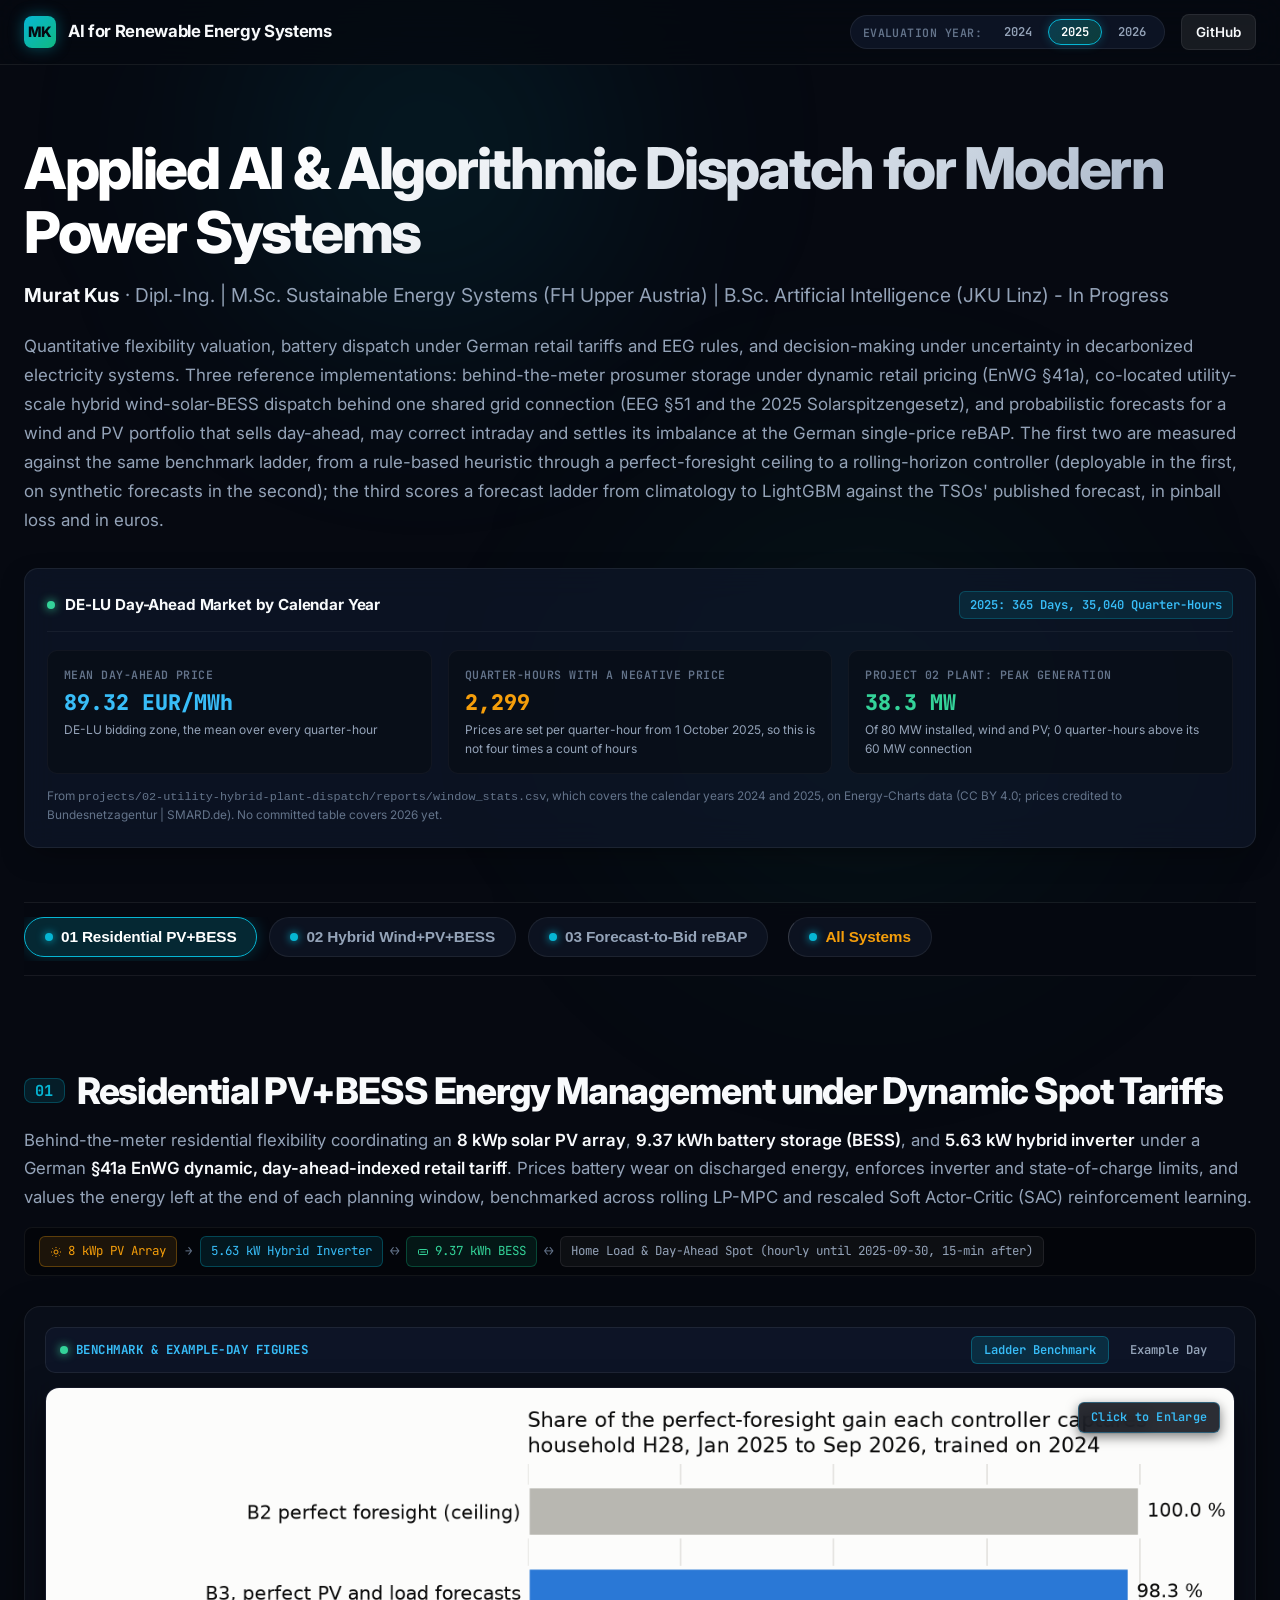
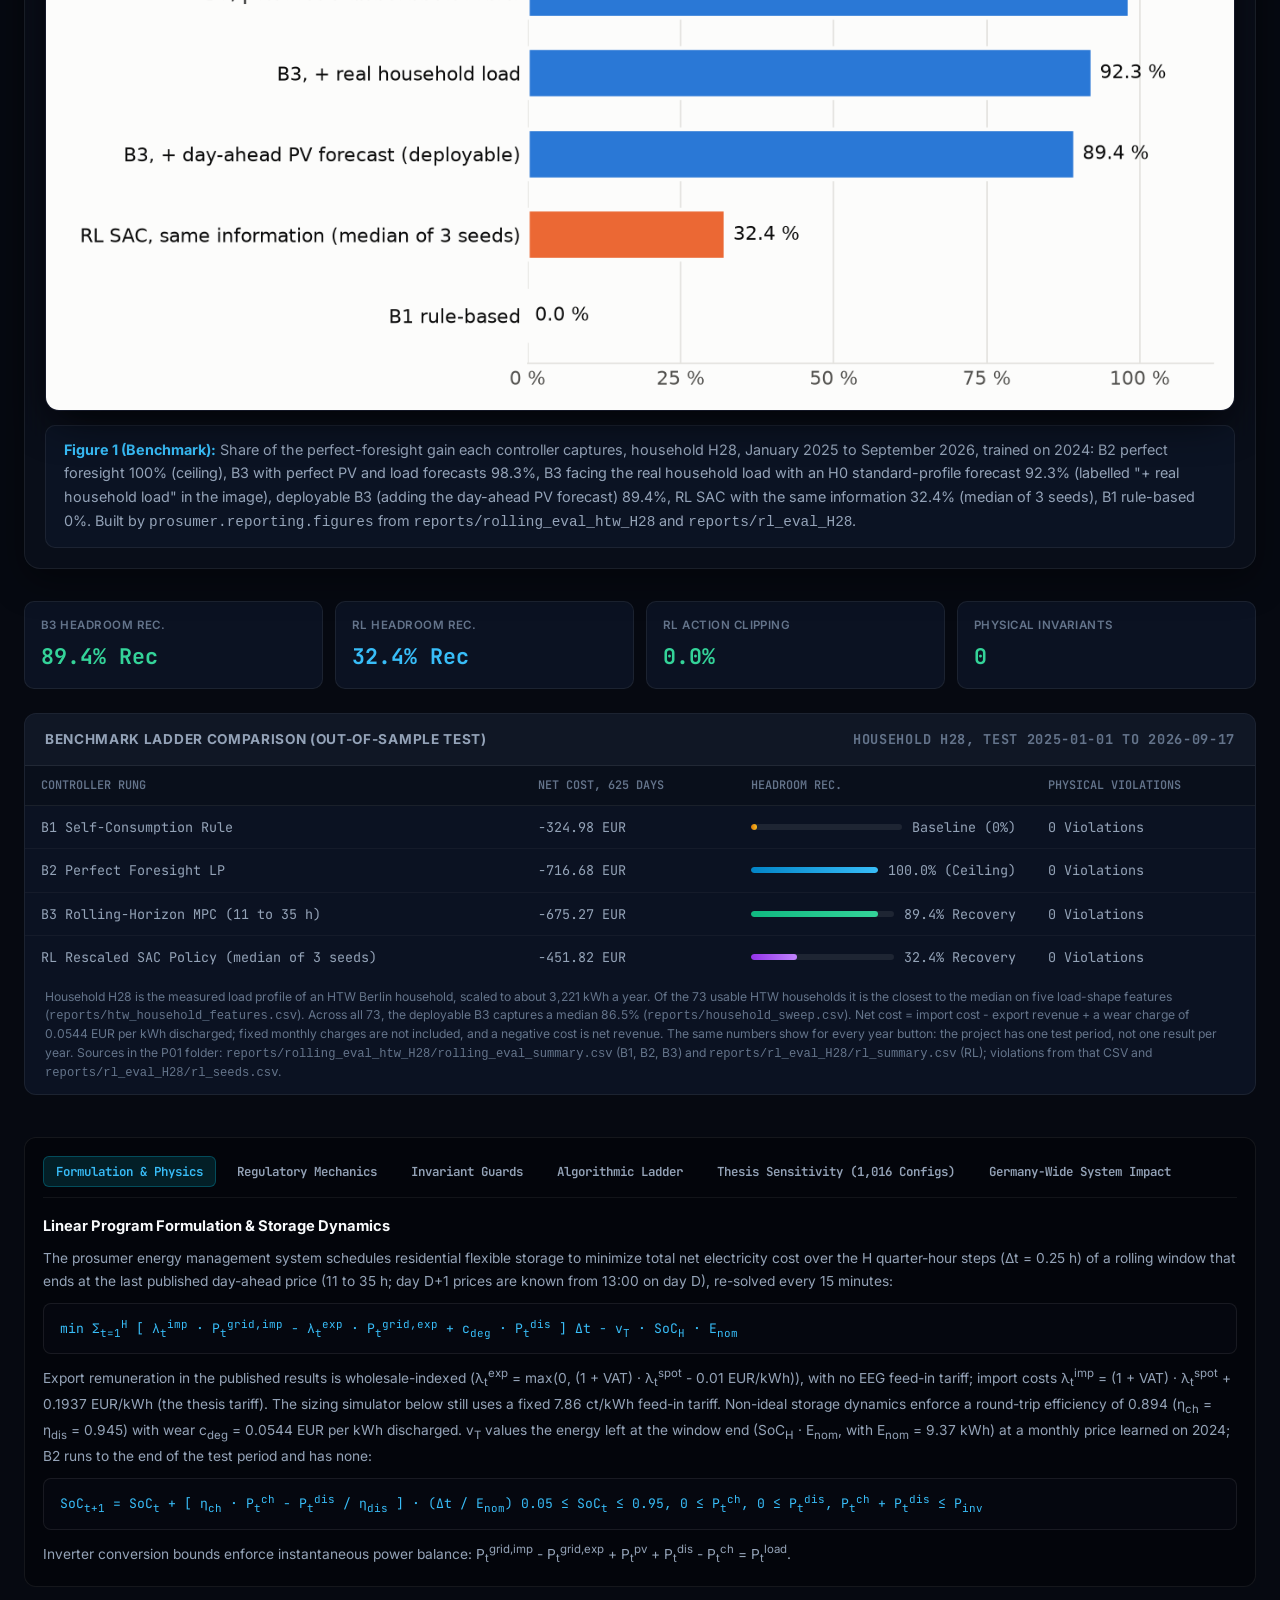
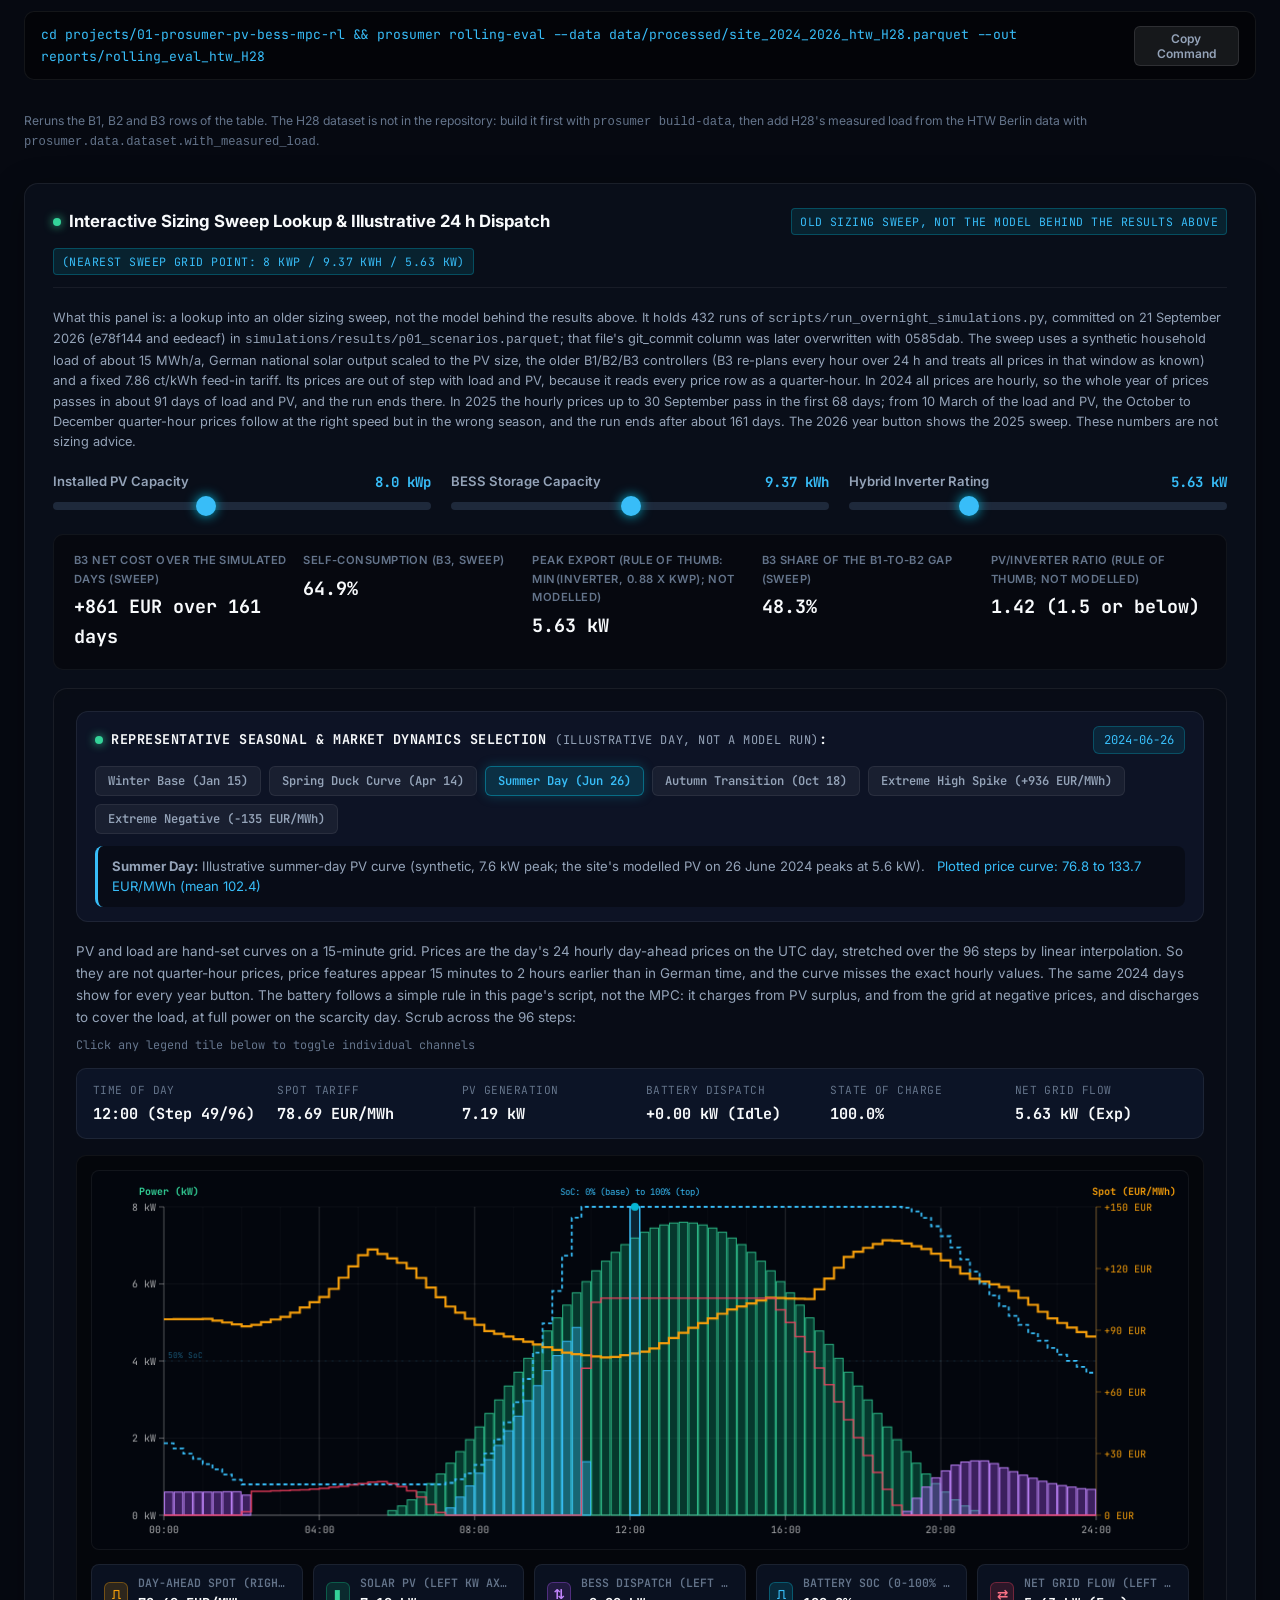
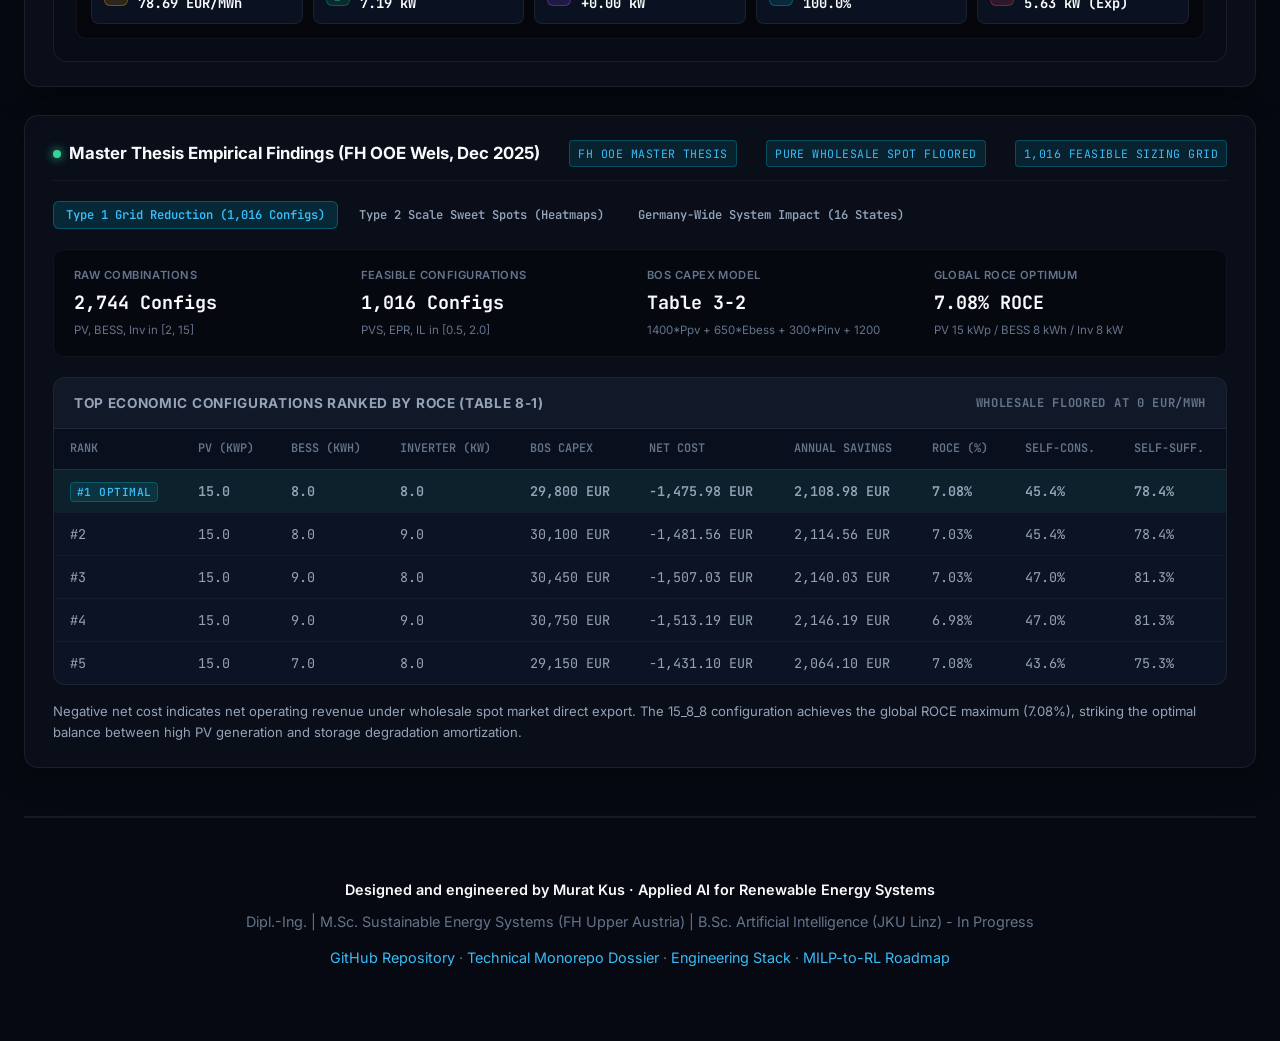
==== showcase.html @ fc14588f "fix(showcase): say zero half-spread for P03, not zero cost The liquidity sweep zeroes only the half-" ====
<!DOCTYPE html>
<html lang="en">
<head>
  <meta charset="UTF-8">
  <meta name="viewport" content="width=device-width, initial-scale=1.0">
  <title>AI for Renewable Energy Systems | Applied Research Showcase</title>
  <meta name="description" content="Applied AI, mathematical optimization, and reinforcement learning for power systems, energy storage, dynamic retail tariffs, and electricity markets.">
  <link rel="preconnect" href="https://fonts.googleapis.com">
  <link rel="preconnect" href="https://fonts.gstatic.com" crossorigin>
  <link href="https://fonts.googleapis.com/css2?family=Inter:wght@300;400;500;600;700;800&family=JetBrains+Mono:wght@400;500;600;700&display=swap" rel="stylesheet">
  <style>
    :root {
      --bg-base: #060911;
      --bg-surface: #0c1220;
      --bg-card: rgba(15, 23, 42, 0.7);
      --bg-card-elevated: rgba(22, 33, 56, 0.85);
      --border-subtle: rgba(255, 255, 255, 0.07);
      --border-glow: rgba(56, 189, 248, 0.35);
      --cyan: #06b6d4;
      --cyan-bright: #38bdf8;
      --emerald: #10b981;
      --emerald-bright: #34d399;
      --amber: #f59e0b;
      --purple: #a855f7;
      --rose: #f43f5e;
      --text-main: #f8fafc;
      --text-sub: #94a3b8;
      --text-muted: #64748b;
      --font-sans: 'Inter', system-ui, -apple-system, sans-serif;
      --font-mono: 'JetBrains Mono', monospace;
    }

    * { box-sizing: border-box; margin: 0; padding: 0; }
    html { scroll-behavior: smooth; scroll-padding-top: 80px; }
    body {
      background-color: var(--bg-base);
      color: var(--text-main);
      font-family: var(--font-sans);
      line-height: 1.65;
      -webkit-font-smoothing: antialiased;
      overflow-x: hidden;
    }

    /* Ambient dynamic lighting */
    .ambient-glow-1 {
      position: fixed;
      top: -150px;
      left: 10%;
      width: 600px;
      height: 600px;
      background: radial-gradient(circle, rgba(6, 182, 212, 0.12) 0%, transparent 70%);
      filter: blur(90px);
      pointer-events: none;
      z-index: 0;
    }
    .ambient-glow-2 {
      position: fixed;
      top: 40%;
      right: 5%;
      width: 700px;
      height: 700px;
      background: radial-gradient(circle, rgba(16, 185, 129, 0.08) 0%, transparent 70%);
      filter: blur(100px);
      pointer-events: none;
      z-index: 0;
    }

    /* Sticky Navbar */
    .navbar {
      position: sticky;
      top: 0;
      z-index: 100;
      background: rgba(6, 9, 17, 0.82);
      backdrop-filter: blur(18px);
      -webkit-backdrop-filter: blur(18px);
      border-bottom: 1px solid var(--border-subtle);
      padding: 14px 0;
    }
    .nav-container {
      max-width: 1320px;
      margin: 0 auto;
      padding: 0 24px;
      display: flex;
      align-items: center;
      justify-content: space-between;
    }
    .nav-brand {
      display: flex;
      align-items: center;
      gap: 12px;
      text-decoration: none;
      color: var(--text-main);
      font-weight: 700;
      font-size: 1.05rem;
      letter-spacing: -0.02em;
    }
    .nav-logo-badge {
      width: 32px;
      height: 32px;
      border-radius: 8px;
      background: linear-gradient(135deg, var(--cyan), var(--emerald));
      display: flex;
      align-items: center;
      justify-content: center;
      font-weight: 800;
      font-size: 0.9rem;
      color: #060911;
      box-shadow: 0 0 15px rgba(6, 182, 212, 0.4);
    }
    .nav-links {
      display: flex;
      align-items: center;
      gap: 8px;
      list-style: none;
    }
    .nav-link {
      color: var(--text-sub);
      text-decoration: none;
      font-size: 0.84rem;
      font-weight: 500;
      padding: 6px 12px;
      border-radius: 6px;
      transition: all 0.2s;
    }
    .nav-link:hover {
      color: var(--text-main);
      background: rgba(255, 255, 255, 0.05);
    }
    .nav-btn-github {
      background: rgba(255, 255, 255, 0.08);
      border: 1px solid var(--border-subtle);
      color: var(--text-main);
      padding: 6px 14px;
      border-radius: 8px;
      font-size: 0.84rem;
      font-weight: 600;
      text-decoration: none;
      display: flex;
      align-items: center;
      gap: 6px;
      transition: all 0.2s;
    }
    .nav-btn-github:hover {
      background: rgba(255, 255, 255, 0.15);
      border-color: rgba(255, 255, 255, 0.2);
    }

    .container {
      max-width: 1320px;
      margin: 0 auto;
      padding: 0 24px;
      position: relative;
      z-index: 1;
    }

    /* Hero Section */
    .hero {
      padding: 72px 0 54px;
      border-bottom: 1px solid var(--border-subtle);
    }
    .hero-badge-row {
      display: flex;
      align-items: center;
      gap: 12px;
      margin-bottom: 20px;
      flex-wrap: wrap;
    }
    .hero-badge {
      display: inline-flex;
      align-items: center;
      gap: 8px;
      padding: 6px 14px;
      border-radius: 999px;
      background: rgba(6, 182, 212, 0.1);
      border: 1px solid rgba(6, 182, 212, 0.3);
      color: var(--cyan-bright);
      font-size: 0.8rem;
      font-weight: 600;
      letter-spacing: 0.04em;
      text-transform: uppercase;
      font-family: var(--font-mono);
    }
    .hero-badge::before {
      content: '';
      width: 8px;
      height: 8px;
      border-radius: 50%;
      background: var(--cyan-bright);
      box-shadow: 0 0 10px var(--cyan-bright);
    }
    .hero-title {
      font-size: clamp(2.4rem, 5vw, 3.6rem);
      font-weight: 800;
      letter-spacing: -0.04em;
      line-height: 1.1;
      margin-bottom: 16px;
      background: linear-gradient(135deg, #ffffff 20%, #cbd5e1 70%, #94a3b8 100%);
      -webkit-background-clip: text;
      -webkit-text-fill-color: transparent;
    }
    .hero-author {
      font-size: 1.2rem;
      color: var(--text-sub);
      margin-bottom: 20px;
    }
    .hero-author strong {
      color: var(--text-main);
      font-weight: 700;
    }
    .hero-lead {
      font-size: 1.06rem;
      color: var(--text-sub);
      max-width: 100%;
      line-height: 1.72;
      margin-bottom: 32px;
    }
    .hero-lead strong {
      color: var(--text-main);
      font-weight: 600;
    }

    /* Global Evaluation Year Selector */
    .global-year-selector {
      display: flex;
      align-items: center;
      gap: 4px;
      background: rgba(15, 23, 42, 0.8);
      border: 1px solid var(--border-subtle);
      border-radius: 999px;
      padding: 3px 6px;
    }
    .year-label {
      font-size: 0.72rem;
      color: var(--text-muted);
      font-family: var(--font-mono);
      text-transform: uppercase;
      letter-spacing: 0.04em;
      margin: 0 6px;
      font-weight: 600;
    }
    .year-btn {
      background: transparent;
      border: none;
      color: var(--text-sub);
      font-size: 0.76rem;
      font-weight: 600;
      font-family: var(--font-mono);
      padding: 4px 12px;
      border-radius: 999px;
      cursor: pointer;
      transition: all 0.2s;
    }
    .year-btn:hover {
      color: var(--text-main);
      background: rgba(255, 255, 255, 0.06);
    }
    .year-btn.active {
      background: linear-gradient(135deg, rgba(6, 182, 212, 0.25), rgba(16, 185, 129, 0.25));
      border: 1px solid var(--cyan);
      color: #fff;
      box-shadow: 0 0 10px rgba(6, 182, 212, 0.3);
    }

    /* Market & Grid Regulatory Console */
    .market-console {
      background: var(--bg-card);
      border: 1px solid var(--border-subtle);
      border-radius: 14px;
      padding: 22px;
      margin-top: 32px;
      backdrop-filter: blur(16px);
      box-shadow: 0 10px 30px -10px rgba(0, 0, 0, 0.5);
    }
    .market-console-header {
      display: flex;
      justify-content: space-between;
      align-items: center;
      margin-bottom: 18px;
      border-bottom: 1px solid rgba(255, 255, 255, 0.05);
      padding-bottom: 12px;
      flex-wrap: wrap;
      gap: 10px;
    }
    .market-console-title {
      display: flex;
      align-items: center;
      gap: 10px;
      font-size: 0.95rem;
      font-weight: 700;
      color: var(--text-main);
      letter-spacing: -0.01em;
    }
    .pulse-dot {
      width: 8px;
      height: 8px;
      border-radius: 50%;
      background: var(--emerald-bright);
      box-shadow: 0 0 10px var(--emerald-bright);
      animation: pulseGlow 2s infinite;
    }
    @keyframes pulseGlow {
      0%, 100% { opacity: 1; transform: scale(1); }
      50% { opacity: 0.4; transform: scale(0.85); }
    }
    .market-console-tag {
      font-family: var(--font-mono);
      font-size: 0.76rem;
      background: rgba(6, 182, 212, 0.12);
      border: 1px solid rgba(6, 182, 212, 0.25);
      color: var(--cyan-bright);
      padding: 3px 10px;
      border-radius: 6px;
      font-weight: 600;
    }
    .market-telemetry-grid {
      display: grid;
      grid-template-columns: repeat(auto-fit, minmax(190px, 1fr));
      gap: 16px;
    }
    .market-cell {
      background: rgba(0, 0, 0, 0.25);
      border: 1px solid rgba(255, 255, 255, 0.04);
      border-radius: 10px;
      padding: 14px 16px;
    }
    .mkt-lbl {
      font-size: 0.72rem;
      font-weight: 600;
      text-transform: uppercase;
      letter-spacing: 0.04em;
      color: var(--text-muted);
      font-family: var(--font-mono);
      margin-bottom: 6px;
    }
    .mkt-val {
      font-size: 1.35rem;
      font-weight: 800;
      font-family: var(--font-mono);
      line-height: 1.2;
      margin-bottom: 4px;
    }
    .mkt-val.cyan { color: var(--cyan-bright); }
    .mkt-val.emerald { color: var(--emerald-bright); }
    .mkt-val.amber { color: var(--amber); }
    .mkt-sub {
      font-size: 0.75rem;
      color: var(--text-sub);
    }

    /* Section Navigator Pill Bar (Prominent Navigators) */
    .section-nav-sticky {
      position: sticky;
      top: 61px;
      z-index: 90;
      background: rgba(6, 9, 17, 0.92);
      backdrop-filter: blur(16px);
      border-bottom: 1px solid var(--border-subtle);
      padding: 14px 0;
      margin-bottom: 44px;
    }
    .pills-scroll {
      display: flex;
      gap: 12px;
      overflow-x: auto;
      padding-bottom: 4px;
      scrollbar-width: none;
    }
    .pills-scroll::-webkit-scrollbar { display: none; }
    .nav-pill {
      display: flex;
      align-items: center;
      gap: 8px;
      padding: 10px 20px;
      border-radius: 999px;
      background: var(--bg-surface);
      border: 1px solid var(--border-subtle);
      color: var(--text-sub);
      text-decoration: none;
      font-size: 0.96rem;
      font-weight: 600;
      letter-spacing: -0.01em;
      white-space: nowrap;
      cursor: pointer;
      transition: all 0.2s ease;
    }
    .nav-pill:hover {
      border-color: rgba(255, 255, 255, 0.25);
      color: var(--text-main);
      background: rgba(255, 255, 255, 0.04);
      transform: translateY(-1px);
    }
    .nav-pill.active {
      background: rgba(6, 182, 212, 0.18);
      border-color: var(--cyan);
      color: #ffffff;
      box-shadow: 0 0 16px rgba(6, 182, 212, 0.25);
    }
    .pill-dot {
      width: 8px;
      height: 8px;
      border-radius: 50%;
      background: var(--cyan);
      box-shadow: 0 0 8px var(--cyan);
    }

    /* Project Detailed Analysis Tabs */
    .proj-tabs-card {
      background: rgba(0, 0, 0, 0.35);
      border: 1px solid var(--border-subtle);
      border-radius: 12px;
      padding: 18px;
      margin-top: 18px;
    }
    .proj-tabs-nav {
      display: flex;
      gap: 8px;
      border-bottom: 1px solid rgba(255, 255, 255, 0.06);
      padding-bottom: 10px;
      margin-bottom: 16px;
      overflow-x: auto;
      scrollbar-width: none;
    }
    .proj-tabs-nav::-webkit-scrollbar { display: none; }
    .proj-tab-btn {
      background: transparent;
      border: 1px solid transparent;
      color: var(--text-sub);
      font-size: 0.78rem;
      font-weight: 600;
      font-family: var(--font-mono);
      padding: 6px 12px;
      border-radius: 6px;
      cursor: pointer;
      white-space: nowrap;
      transition: all 0.2s;
    }
    .proj-tab-btn:hover {
      color: var(--text-main);
      background: rgba(255, 255, 255, 0.04);
    }
    .proj-tab-btn.active {
      background: rgba(6, 182, 212, 0.14);
      border-color: rgba(6, 182, 212, 0.3);
      color: var(--cyan-bright);
    }
    .proj-pane {
      display: none;
      font-size: 0.86rem;
      line-height: 1.68;
      color: var(--text-sub);
    }
    .proj-pane.active {
      display: block;
    }
    .proj-pane h4 {
      color: var(--text-main);
      font-size: 0.92rem;
      margin-bottom: 8px;
      font-weight: 700;
    }
    .proj-pane p {
      margin-bottom: 10px;
    }
    .proj-pane p:last-child {
      margin-bottom: 0;
    }
    .formula-box {
      background: rgba(6, 9, 17, 0.85);
      border: 1px solid rgba(255, 255, 255, 0.08);
      border-radius: 8px;
      padding: 12px 16px;
      margin: 10px 0;
      font-family: var(--font-mono);
      font-size: 0.82rem;
      color: var(--cyan-bright);
      overflow-x: auto;
      line-height: 1.5;
    }

    /* Physical Asset Topology Micro-Schematics */
    .topology-strip {
      display: flex;
      align-items: center;
      gap: 8px;
      background: rgba(0, 0, 0, 0.4);
      border: 1px solid rgba(255, 255, 255, 0.06);
      border-radius: 8px;
      padding: 8px 14px;
      margin-top: 14px;
      margin-bottom: 0;
      font-size: 0.78rem;
      font-family: var(--font-mono);
      color: var(--text-sub);
      overflow-x: auto;
      scrollbar-width: none;
    }
    .topology-strip::-webkit-scrollbar { display: none; }
    .topo-node {
      display: inline-flex;
      align-items: center;
      gap: 6px;
      padding: 4px 10px;
      background: rgba(255, 255, 255, 0.04);
      border: 1px solid rgba(255, 255, 255, 0.08);
      border-radius: 6px;
      white-space: nowrap;
    }
    .topo-node.accent {
      background: rgba(6, 182, 212, 0.1);
      border-color: rgba(6, 182, 212, 0.3);
      color: var(--cyan-bright);
    }
    .topo-node.emerald {
      background: rgba(16, 185, 129, 0.1);
      border-color: rgba(16, 185, 129, 0.3);
      color: var(--emerald-bright);
    }
    .topo-node.amber {
      background: rgba(245, 158, 11, 0.1);
      border-color: rgba(245, 158, 11, 0.3);
      color: var(--amber);
    }
    .topo-node.purple {
      background: rgba(168, 85, 247, 0.1);
      border-color: rgba(168, 85, 247, 0.3);
      color: #c084fc;
    }
    .topo-arrow {
      color: var(--text-muted);
      font-weight: 700;
      user-select: none;
    }

    /* Dedicated Project Sections with Focus Switcher */
    .project-section {
      display: none;
      padding: 48px 0;
      border-bottom: 1px solid var(--border-subtle);
      animation: fadeInProject 0.35s cubic-bezier(0.16, 1, 0.3, 1);
    }
    .project-section.active {
      display: block;
    }
    @keyframes fadeInProject {
      from { opacity: 0; transform: translateY(10px); }
      to { opacity: 1; transform: translateY(0); }
    }
    .project-section:last-of-type { border-bottom: none; }

    /* Visual Gallery & Dynamic Plot Switcher: Full-Width Horizontal Showcase */
    .visual-gallery {
      display: flex;
      flex-direction: column;
      gap: 14px;
      width: 100%;
      background: rgba(11, 16, 29, 0.75);
      border: 1px solid var(--border-subtle);
      border-radius: 16px;
      padding: 20px;
      backdrop-filter: blur(14px);
      box-shadow: 0 12px 36px rgba(0, 0, 0, 0.4);
    }
    .gallery-nav {
      display: flex;
      align-items: center;
      justify-content: space-between;
      gap: 12px;
      flex-wrap: wrap;
      background: rgba(15, 23, 42, 0.85);
      padding: 8px 14px;
      border-radius: 10px;
      border: 1px solid var(--border-subtle);
    }
    .gallery-btn-group {
      display: flex;
      align-items: center;
      gap: 8px;
      flex-wrap: wrap;
    }
    .gallery-tag {
      display: inline-flex;
      align-items: center;
      gap: 8px;
      font-family: var(--font-mono);
      font-size: 0.78rem;
      font-weight: 700;
      color: var(--cyan-bright);
      text-transform: uppercase;
      letter-spacing: 0.04em;
    }
    .gallery-btn {
      background: transparent;
      border: 1px solid transparent;
      color: var(--text-sub);
      font-family: var(--font-mono);
      font-size: 0.76rem;
      font-weight: 600;
      padding: 5px 12px;
      border-radius: 6px;
      cursor: pointer;
      transition: all 0.2s ease;
    }
    .gallery-btn:hover {
      color: var(--text-main);
      background: rgba(255, 255, 255, 0.06);
    }
    .gallery-btn.active {
      background: rgba(6, 182, 212, 0.16);
      border-color: rgba(6, 182, 212, 0.35);
      color: var(--cyan-bright);
    }
    .nav-pill-all {
      border-left: 1px solid rgba(255, 255, 255, 0.18) !important;
      margin-left: 8px !important;
      color: var(--amber) !important;
    }
    .nav-pill-all.active {
      background: rgba(245, 158, 11, 0.2) !important;
      border-color: var(--amber) !important;
    }

    .sec-header {
      margin-bottom: 30px;
    }
    .sec-num-badge {
      display: inline-flex;
      align-items: center;
      justify-content: center;
      font-family: var(--font-mono);
      font-size: 0.95rem;
      font-weight: 700;
      color: var(--cyan);
      background: rgba(6, 182, 212, 0.12);
      border: 1px solid rgba(6, 182, 212, 0.28);
      padding: 2px 10px;
      border-radius: 8px;
      margin-right: 12px;
      vertical-align: middle;
      letter-spacing: 0.02em;
    }
    .sec-title {
      font-size: clamp(1.8rem, 3vw, 2.3rem);
      font-weight: 800;
      letter-spacing: -0.03em;
      color: var(--text-main);
      margin-bottom: 12px;
      line-height: 1.25;
      display: flex;
      align-items: center;
      flex-wrap: wrap;
    }
    .sec-summary {
      font-size: 1.05rem;
      color: var(--text-sub);
      max-width: 100%;
      line-height: 1.7;
      margin-bottom: 16px;
    }
    .sec-summary strong {
      color: var(--text-main);
      font-weight: 600;
    }

    /* Full-Width Showcase Architecture: Dedicated Visuals & Engineering Rows */
    .sec-body-grid {
      display: flex;
      flex-direction: column;
      gap: 32px;
      width: 100%;
    }

    /* Row 1: Dedicated Full-Width Visual Showcase */
    .visual-col {
      width: 100%;
      order: 1;
      display: flex;
      flex-direction: column;
      gap: 14px;
    }

    /* Row 2: Dedicated Full-Width Quantitative Benchmarks & Engineering Analysis */
    .data-col {
      width: 100%;
      order: 2;
      display: flex;
      flex-direction: column;
      gap: 24px;
    }

    .metrics-strip {
      display: grid;
      grid-template-columns: repeat(auto-fit, minmax(130px, 1fr));
      gap: 12px;
    }
    .mini-metric {
      background: var(--bg-card);
      border: 1px solid var(--border-subtle);
      border-radius: 10px;
      padding: 14px 16px;
    }
    .mini-lbl {
      font-size: 0.72rem;
      color: var(--text-muted);
      text-transform: uppercase;
      font-weight: 600;
      letter-spacing: 0.04em;
    }
    .mini-val {
      font-size: 1.35rem;
      font-weight: 700;
      font-family: var(--font-mono);
      margin-top: 4px;
    }
    .mini-val.cyan { color: var(--cyan-bright); }
    .mini-val.emerald { color: var(--emerald-bright); }
    .mini-val.amber { color: var(--amber); }

    /* Ladder Table Container */
    .table-card {
      background: var(--bg-card);
      border: 1px solid var(--border-subtle);
      border-radius: 12px;
      overflow: hidden;
    }
    .table-title {
      padding: 14px 20px;
      background: rgba(255, 255, 255, 0.02);
      border-bottom: 1px solid var(--border-subtle);
      font-size: 0.85rem;
      font-weight: 700;
      text-transform: uppercase;
      letter-spacing: 0.05em;
      color: var(--text-sub);
      display: flex;
      align-items: center;
      justify-content: space-between;
    }
    .ladder-tbl {
      width: 100%;
      border-collapse: collapse;
      font-size: 0.84rem;
      font-family: var(--font-mono);
    }
    .ladder-tbl th {
      text-align: left;
      color: var(--text-muted);
      padding: 10px 16px;
      font-size: 0.74rem;
      font-weight: 600;
      text-transform: uppercase;
      border-bottom: 1px solid var(--border-subtle);
      background: rgba(0, 0, 0, 0.2);
    }
    .ladder-tbl td {
      padding: 10px 16px;
      border-bottom: 1px solid rgba(255, 255, 255, 0.04);
      color: var(--text-sub);
    }
    .ladder-tbl tr:last-child td { border-bottom: none; }
    .ladder-tbl tr:hover td {
      background: rgba(255, 255, 255, 0.03);
      color: var(--text-main);
    }
    .ladder-tbl td.highlight {
      color: var(--emerald-bright);
      font-weight: 700;
    }
    .ladder-tbl td.ceiling {
      color: var(--cyan-bright);
      font-weight: 700;
    }

    /* Inline Ladder Benchmark Progress Bars */
    .ladder-bar-wrap {
      display: flex;
      align-items: center;
      gap: 10px;
    }
    .ladder-bar-track {
      flex: 1;
      height: 6px;
      background: rgba(255, 255, 255, 0.08);
      border-radius: 999px;
      overflow: hidden;
      min-width: 50px;
    }
    .ladder-bar-fill {
      height: 100%;
      border-radius: 999px;
      transition: width 0.4s ease;
    }
    .ladder-bar-fill.emerald { background: linear-gradient(90deg, #10b981, #34d399); }
    .ladder-bar-fill.cyan { background: linear-gradient(90deg, #0284c7, #38bdf8); }
    .ladder-bar-fill.purple { background: linear-gradient(90deg, #9333ea, #c084fc); }
    .ladder-bar-fill.amber { background: linear-gradient(90deg, #d97706, #fbbf24); }
    .ladder-bar-fill.rose { background: linear-gradient(90deg, #e11d48, #fb7185); }

    /* Invariant Box */
    .invariant-card {
      background: rgba(6, 182, 212, 0.04);
      border: 1px solid rgba(6, 182, 212, 0.2);
      border-left: 4px solid var(--cyan);
      border-radius: 0 12px 12px 0;
      padding: 18px 20px;
    }
    .invariant-tag {
      font-size: 0.72rem;
      font-weight: 700;
      color: var(--cyan-bright);
      text-transform: uppercase;
      letter-spacing: 0.05em;
      font-family: var(--font-mono);
      margin-bottom: 6px;
    }
    .invariant-text {
      font-size: 0.88rem;
      color: var(--text-sub);
    }
    .invariant-text strong {
      color: var(--text-main);
    }
    .invariant-text p + p {
      margin-top: 8px;
    }

    /* CLI Runner Box */
    .cli-box {
      background: rgba(0, 0, 0, 0.5);
      border: 1px solid var(--border-subtle);
      border-radius: 10px;
      padding: 12px 16px;
      display: flex;
      align-items: center;
      justify-content: space-between;
      font-family: var(--font-mono);
      font-size: 0.82rem;
      color: var(--cyan-bright);
    }
    .btn-copy {
      background: rgba(255, 255, 255, 0.08);
      border: 1px solid rgba(255, 255, 255, 0.1);
      color: var(--text-sub);
      cursor: pointer;
      font-size: 0.75rem;
      font-family: var(--font-sans);
      font-weight: 600;
      padding: 4px 10px;
      border-radius: 6px;
      transition: all 0.2s;
    }
    .btn-copy:hover {
      background: rgba(255, 255, 255, 0.18);
      color: #fff;
    }

    /* Plot Container and 300 DPI Rendering Engine */
    .plot-container {
      background: #020617;
      border: 1px solid var(--border-subtle);
      border-radius: 14px;
      overflow: hidden;
      position: relative;
      cursor: zoom-in;
      transition: all 0.25s ease;
      box-shadow: 0 14px 44px -10px rgba(0, 0, 0, 0.9);
      width: 100%;
      display: flex;
      align-items: center;
      justify-content: center;
      min-height: 420px;
    }
    .plot-container:hover {
      border-color: var(--border-glow);
      box-shadow: 0 16px 48px -10px rgba(6, 182, 212, 0.25);
      transform: translateY(-2px);
    }
    .plot-img {
      width: 100%;
      height: auto;
      max-height: 720px;
      object-fit: contain;
      display: block;
      background: #020617;
      margin: 0 auto;
    }
    .plot-overlay-badge {
      position: absolute;
      top: 14px;
      right: 14px;
      background: rgba(6, 9, 17, 0.85);
      backdrop-filter: blur(8px);
      border: 1px solid rgba(56, 189, 248, 0.35);
      padding: 5px 12px;
      border-radius: 6px;
      font-size: 0.74rem;
      font-family: var(--font-mono);
      color: var(--cyan-bright);
      font-weight: 600;
      letter-spacing: 0.02em;
      pointer-events: none;
      box-shadow: 0 4px 12px rgba(0, 0, 0, 0.5);
    }
    .plot-caption {
      font-size: 0.90rem;
      color: var(--text-sub);
      padding: 12px 18px;
      background: rgba(15, 23, 42, 0.65);
      border: 1px solid var(--border-subtle);
      border-radius: 10px;
      line-height: 1.65;
    }
    .plot-caption strong { color: var(--cyan-bright); }

    /* Project In-Card Interactive Simulator */
    .project-sim-card {
      background: rgba(11, 16, 29, 0.75);
      border: 1px solid var(--border-subtle);
      border-radius: 14px;
      padding: 24px 28px;
      margin-top: 32px;
      backdrop-filter: blur(12px);
      box-shadow: 0 8px 32px rgba(0, 0, 0, 0.35);
    }
    .sim-header-row {
      display: flex;
      justify-content: space-between;
      align-items: center;
      margin-bottom: 20px;
      padding-bottom: 12px;
      border-bottom: 1px solid rgba(255, 255, 255, 0.06);
      flex-wrap: wrap;
      gap: 12px;
    }
    .sim-card-title {
      font-size: 1.05rem;
      font-weight: 700;
      color: var(--text-main);
      display: flex;
      align-items: center;
      gap: 8px;
    }
    .sim-card-badge {
      font-size: 0.72rem;
      font-family: var(--font-mono);
      background: rgba(6, 182, 212, 0.12);
      border: 1px solid rgba(6, 182, 212, 0.3);
      color: var(--cyan-bright);
      padding: 3px 8px;
      border-radius: 4px;
      text-transform: uppercase;
      letter-spacing: 0.04em;
    }
    .sim-controls-grid {
      display: grid;
      grid-template-columns: repeat(auto-fit, minmax(220px, 1fr));
      gap: 20px;
      margin-bottom: 24px;
    }
    .sim-control-item {
      display: flex;
      flex-direction: column;
      gap: 8px;
    }
    .sim-control-label-row {
      display: flex;
      justify-content: space-between;
      font-size: 0.82rem;
      color: var(--text-sub);
      font-weight: 600;
    }
    .sim-val-pill {
      font-family: var(--font-mono);
      color: var(--cyan-bright);
      font-weight: 700;
      font-size: 0.88rem;
    }
    input[type=range] {
      width: 100%;
      height: 8px;
      background: #1e293b;
      border-radius: 4px;
      outline: none;
      -webkit-appearance: none;
    }
    input[type=range]::-webkit-slider-thumb {
      -webkit-appearance: none;
      width: 20px;
      height: 20px;
      border-radius: 50%;
      background: var(--cyan-bright);
      cursor: pointer;
      box-shadow: 0 0 12px var(--cyan);
    }
    .sim-results-grid {
      display: grid;
      grid-template-columns: repeat(auto-fit, minmax(150px, 1fr));
      gap: 14px;
      background: rgba(0, 0, 0, 0.35);
      border: 1px solid rgba(255, 255, 255, 0.05);
      border-radius: 10px;
      padding: 16px 20px;
    }
    .sim-res-box {
      display: flex;
      flex-direction: column;
    }
    .sim-res-lbl {
      font-size: 0.7rem;
      color: var(--text-muted);
      text-transform: uppercase;
      letter-spacing: 0.04em;
      font-weight: 600;
      margin-bottom: 4px;
    }
    .sim-res-val {
      font-size: 1.15rem;
      font-weight: 700;
      font-family: var(--font-mono);
    }

    /* Modal Image Lightbox */
    .modal {
      display: none;
      position: fixed;
      z-index: 9999;
      top: 0;
      left: 0;
      width: 100vw;
      height: 100vh;
      background: rgba(0, 0, 0, 0.92);
      backdrop-filter: blur(12px);
      align-items: center;
      justify-content: center;
      padding: 30px;
    }
    .modal.active { display: flex; }
    .modal-img {
      max-width: 92vw;
      max-height: 90vh;
      border-radius: 10px;
      border: 1px solid var(--border-subtle);
      box-shadow: 0 25px 60px rgba(0,0,0,0.9);
    }
    .modal-close {
      position: absolute;
      top: 24px;
      right: 32px;
      background: rgba(255,255,255,0.1);
      border: 1px solid rgba(255,255,255,0.2);
      color: #fff;
      font-size: 1.8rem;
      width: 44px;
      height: 44px;
      border-radius: 50%;
      cursor: pointer;
      display: flex;
      align-items: center;
      justify-content: center;
      transition: all 0.2s;
    }
    .modal-close:hover { background: rgba(255,255,255,0.25); }

    /* Footer */
    footer {
      border-top: 1px solid var(--border-subtle);
      padding: 60px 0 80px;
      text-align: center;
      color: var(--text-muted);
      font-size: 0.9rem;
    }
    footer a { color: var(--cyan-bright); text-decoration: none; }
    footer a:hover { text-decoration: underline; }

    /* 24-Hour Discrete Dispatch Engine & Scrubber Canvas */
    .dispatch-canvas-box {
      background: rgba(8, 12, 22, 0.75);
      border: 1px solid var(--border-subtle);
      border-radius: 14px;
      padding: 22px;
      margin-top: 18px;
      backdrop-filter: blur(12px);
    }
    .dispatch-canvas-hud {
      display: grid;
      grid-template-columns: repeat(auto-fit, minmax(130px, 1fr));
      gap: 12px;
      background: rgba(15, 23, 42, 0.85);
      border: 1px solid var(--border-subtle);
      border-radius: 10px;
      padding: 12px 16px;
      margin-bottom: 16px;
      font-family: var(--font-mono);
      font-size: 0.78rem;
    }
    .hud-stat-lbl {
      color: var(--text-muted);
      font-size: 0.7rem;
      text-transform: uppercase;
      margin-bottom: 2px;
      letter-spacing: 0.04em;
    }
    .hud-stat-val {
      font-weight: 700;
      font-size: 0.95rem;
    }
    #dispatchCanvas {
      width: 100%;
      height: 380px;
      display: block;
      cursor: crosshair;
      border-radius: 8px;
      background: #03060d;
      border: 1px solid rgba(255, 255, 255, 0.06);
    }

    /* Representative System Dynamics Day Selector */
    .day-preset-bar {
      margin-bottom: 18px;
      background: rgba(15, 23, 42, 0.8);
      border: 1px solid var(--border-subtle);
      border-radius: 12px;
      padding: 14px 18px;
    }
    .day-preset-header {
      display: flex;
      justify-content: space-between;
      align-items: center;
      margin-bottom: 12px;
      flex-wrap: wrap;
      gap: 8px;
    }
    .day-preset-title {
      display: flex;
      align-items: center;
      gap: 8px;
      font-size: 0.84rem;
      font-family: var(--font-mono);
      font-weight: 700;
      text-transform: uppercase;
      color: var(--text-main);
      letter-spacing: 0.04em;
    }
    .day-preset-tag {
      font-family: var(--font-mono);
      font-size: 0.76rem;
      color: var(--cyan-bright);
      background: rgba(6, 182, 212, 0.12);
      border: 1px solid rgba(6, 182, 212, 0.28);
      padding: 3px 10px;
      border-radius: 6px;
    }
    .day-preset-buttons {
      display: flex;
      gap: 8px;
      flex-wrap: wrap;
    }
    .day-btn {
      background: rgba(255, 255, 255, 0.05);
      border: 1px solid var(--border-subtle);
      color: var(--text-sub);
      font-family: var(--font-mono);
      font-size: 0.76rem;
      font-weight: 600;
      padding: 6px 12px;
      border-radius: 6px;
      cursor: pointer;
      transition: all 0.2s ease;
      display: inline-flex;
      align-items: center;
      gap: 6px;
    }
    .day-btn:hover {
      color: var(--text-main);
      background: rgba(255, 255, 255, 0.1);
      border-color: rgba(255, 255, 255, 0.2);
    }
    .day-btn.active {
      background: rgba(6, 182, 212, 0.18);
      border-color: rgba(6, 182, 212, 0.45);
      color: var(--cyan-bright);
      box-shadow: 0 0 12px rgba(6, 182, 212, 0.25);
    }
    .day-btn.danger.active {
      background: rgba(244, 63, 94, 0.18);
      border-color: rgba(244, 63, 94, 0.45);
      color: #fb7185;
      box-shadow: 0 0 12px rgba(244, 63, 94, 0.25);
    }
    .day-btn.alert.active {
      background: rgba(245, 158, 11, 0.18);
      border-color: rgba(245, 158, 11, 0.45);
      color: var(--amber);
      box-shadow: 0 0 12px rgba(245, 158, 11, 0.25);
    }
    .day-regime-desc {
      margin-top: 12px;
      font-size: 0.82rem;
      color: var(--text-sub);
      line-height: 1.55;
      padding: 10px 14px;
      background: rgba(0, 0, 0, 0.35);
      border-radius: 8px;
      border-left: 3px solid var(--cyan-bright);
    }

    /* Discrete Interactive Legend Cards Strip */
    .discrete-legend-strip {
      display: grid;
      grid-template-columns: repeat(auto-fit, minmax(180px, 1fr));
      gap: 10px;
      margin-top: 14px;
    }
    .discrete-legend-card {
      display: flex;
      align-items: center;
      gap: 10px;
      background: rgba(15, 23, 42, 0.7);
      border: 1px solid var(--border-subtle);
      border-radius: 8px;
      padding: 8px 12px;
      cursor: pointer;
      user-select: none;
      transition: all 0.2s ease;
    }
    .discrete-legend-card:hover {
      background: rgba(255, 255, 255, 0.06);
      border-color: rgba(255, 255, 255, 0.15);
    }
    .discrete-legend-card.disabled {
      opacity: 0.4;
      border-style: dashed;
    }
    .legend-swatch {
      width: 24px;
      height: 24px;
      border-radius: 6px;
      display: flex;
      align-items: center;
      justify-content: center;
      font-size: 0.85rem;
      font-weight: 800;
      flex-shrink: 0;
    }
    .legend-swatch.amber { background: rgba(245, 158, 11, 0.15); color: var(--amber); border: 1px solid rgba(245, 158, 11, 0.35); }
    .legend-swatch.emerald { background: rgba(16, 185, 129, 0.15); color: var(--emerald-bright); border: 1px solid rgba(16, 185, 129, 0.35); }
    .legend-swatch.purple { background: rgba(168, 85, 247, 0.15); color: #c084fc; border: 1px solid rgba(168, 85, 247, 0.35); }
    .legend-swatch.cyan { background: rgba(6, 182, 212, 0.15); color: var(--cyan-bright); border: 1px solid rgba(6, 182, 212, 0.35); }
    .legend-swatch.rose { background: rgba(244, 63, 94, 0.15); color: #fb7185; border: 1px solid rgba(244, 63, 94, 0.35); }
    .legend-info {
      display: flex;
      flex-direction: column;
      min-width: 0;
    }
    .legend-title {
      font-size: 0.72rem;
      color: var(--text-muted);
      text-transform: uppercase;
      font-family: var(--font-mono);
      font-weight: 600;
      white-space: nowrap;
      overflow: hidden;
      text-overflow: ellipsis;
    }
    .legend-val {
      font-size: 0.86rem;
      font-family: var(--font-mono);
      font-weight: 700;
      white-space: nowrap;
    }

    /* Print and Executive Briefing Mode */
    @media print {
      body {
        background: #ffffff !important;
        color: #111827 !important;
      }
      .ambient-glow-1, .ambient-glow-2, .navbar, .section-nav-sticky, .btn-copy,
      .plot-overlay-badge, .sim-nav-tabs, .sim-slider-row, .modal, .cli-box {
        display: none !important;
      }
      .container {
        max-width: 100% !important;
        padding: 0 10mm !important;
      }
      .project-section {
        page-break-inside: avoid;
        padding: 24px 0 !important;
        border-bottom: 2px solid #e5e7eb !important;
        opacity: 1 !important;
      }
      .sec-body-grid {
        display: block !important;
      }
      .table-card, .metrics-strip, .invariant-card, .topology-strip {
        background: #f9fafb !important;
        border: 1px solid #d1d5db !important;
        color: #111827 !important;
        box-shadow: none !important;
      }
      .ladder-tbl {
        width: 100% !important;
      }
      .ladder-tbl th, .ladder-tbl td {
        color: #111827 !important;
        border-bottom: 1px solid #e5e7eb !important;
      }
      .mini-val, .mini-lbl, .invariant-text strong {
        color: #111827 !important;
      }
      .plot-img {
        max-width: 550px !important;
        margin: 16px auto !important;
      }
    }
  </style>
</head>
<body>
  <div class="ambient-glow-1"></div>
  <div class="ambient-glow-2"></div>

  <!-- Sticky Navbar -->
  <nav class="navbar">
    <div class="nav-container">
      <a href="#" class="nav-brand">
        <div class="nav-logo-badge">MK</div>
        <span>AI for Renewable Energy Systems</span>
      </a>
      <div style="display: flex; align-items: center; gap: 16px;">
        <div class="global-year-selector">
          <span class="year-label">Evaluation Year:</span>
          <button class="year-btn" id="ybtn-2024" onclick="setGlobalYear(2024)">2024</button>
          <button class="year-btn active" id="ybtn-2025" onclick="setGlobalYear(2025)">2025</button>
          <button class="year-btn" id="ybtn-2026" onclick="setGlobalYear(2026)">2026</button>
        </div>
        <a class="nav-btn-github" href="https://github.com/muratkus01/Portfolio" target="_blank">
          GitHub
        </a>
      </div>
    </div>
  </nav>

  <div class="container">

    <!-- Hero Section -->
    <header class="hero">
      <h1 class="hero-title">Applied AI & Algorithmic Dispatch for Modern Power Systems</h1>
      <div class="hero-author">
        <strong>Murat Kus</strong> · Dipl.-Ing. | M.Sc. Sustainable Energy Systems (FH Upper Austria) | B.Sc. Artificial Intelligence (JKU Linz) - In Progress
      </div>
      <p class="hero-lead">
        Quantitative flexibility valuation, battery dispatch under German retail tariffs and EEG rules, and decision-making under uncertainty in decarbonized electricity systems. Three reference implementations: behind-the-meter prosumer storage under dynamic retail pricing (EnWG §41a), co-located utility-scale hybrid wind-solar-BESS dispatch behind one shared grid connection (EEG §51 and the 2025 Solarspitzengesetz), and probabilistic forecasts for a wind and PV portfolio that sells day-ahead, may correct intraday and settles its imbalance at the German single-price reBAP. The first two are measured against the same benchmark ladder, from a rule-based heuristic through a perfect-foresight ceiling to a rolling-horizon controller (deployable in the first, on synthetic forecasts in the second); the third scores a forecast ladder from climatology to LightGBM against the TSOs' published forecast, in pinball loss and in euros.
      </p>

      <!-- DE-LU day-ahead market by calendar year, copied from Project 02's window_stats.csv -->
      <div class="market-console">
        <div class="market-console-header">
          <div class="market-console-title">
            <span class="pulse-dot"></span>
            <span>DE-LU Day-Ahead Market by Calendar Year</span>
          </div>
          <div class="market-console-tag" id="market-year-tag">2025: 365 Days, 35,040 Quarter-Hours</div>
        </div>
        <div class="market-telemetry-grid" id="market-grid">
          <div class="market-cell">
            <div class="mkt-lbl">Mean Day-Ahead Price</div>
            <div class="mkt-val cyan" id="mkt-spot-mean">89.32 EUR/MWh</div>
            <div class="mkt-sub">DE-LU bidding zone, the mean over every quarter-hour</div>
          </div>
          <div class="market-cell">
            <div class="mkt-lbl">Quarter-Hours with a Negative Price</div>
            <div class="mkt-val amber" id="mkt-neg-qh">2,299</div>
            <div class="mkt-sub" id="mkt-neg-sub">Prices are set per quarter-hour from 1 October 2025, so this is not four times a count of hours</div>
          </div>
          <div class="market-cell">
            <div class="mkt-lbl">Project 02 Plant: Peak Generation</div>
            <div class="mkt-val emerald" id="mkt-peak-gen">38.3 MW</div>
            <div class="mkt-sub">Of 80 MW installed, wind and PV; 0 quarter-hours above its 60 MW connection</div>
          </div>
        </div>
        <p style="font-size: 0.74rem; color: var(--text-muted); line-height: 1.5; margin: 14px 0 0;">
          From <code>projects/02-utility-hybrid-plant-dispatch/reports/window_stats.csv</code>, which covers the calendar years 2024 and 2025, on Energy-Charts data (CC BY 4.0; prices credited to Bundesnetzagentur | SMARD.de). No committed table covers 2026 yet.
        </p>
      </div>
    </header>

    <!-- Sticky Section Navigator (Single Canonical Navigation) -->
    <div class="section-nav-sticky">
      <div class="pills-scroll">
        <button class="nav-pill active" data-target="p01" onclick="selectProject('p01')"><span class="pill-dot"></span>01 Residential PV+BESS</button>
        <button class="nav-pill" data-target="p02" onclick="selectProject('p02')"><span class="pill-dot"></span>02 Hybrid Wind+PV+BESS</button>
        <button class="nav-pill" data-target="p03" onclick="selectProject('p03')"><span class="pill-dot"></span>03 Forecast-to-Bid reBAP</button>
        <button class="nav-pill nav-pill-all" data-target="all" onclick="selectProject('all')"><span class="pill-dot"></span>All Systems</button>
      </div>
    </div>

    <!-- ========================================================================================= -->
    <!-- PROJECT 01 -->
    <!-- ========================================================================================= -->
    <section id="p01" class="project-section active">
      <div class="sec-header">
        <h2 class="sec-title"><span class="sec-num-badge">01</span> Residential PV+BESS Energy Management under Dynamic Spot Tariffs</h2>
        <p class="sec-summary">
          Behind-the-meter residential flexibility coordinating an <strong>8 kWp solar PV array</strong>, <strong>9.37 kWh battery storage (BESS)</strong>, and <strong>5.63 kW hybrid inverter</strong> under a German <strong>§41a EnWG dynamic, day-ahead-indexed retail tariff</strong>. Prices battery wear on discharged energy, enforces inverter and state-of-charge limits, and values the energy left at the end of each planning window, benchmarked across rolling LP-MPC and rescaled Soft Actor-Critic (SAC) reinforcement learning.
        </p>
        <div class="topology-strip">
          <span class="topo-node amber">
            <svg width="12" height="12" viewBox="0 0 24 24" fill="none" stroke="currentColor" stroke-width="2"><circle cx="12" cy="12" r="4"/><path d="M12 2v2M12 20v2M4.93 4.93l1.41 1.41M17.66 17.66l1.41 1.41M2 12h2M20 12h2M6.34 17.66l-1.41 1.41M19.07 4.93l-1.41 1.41"/></svg>
            8 kWp PV Array
          </span>
          <span class="topo-arrow">&rarr;</span>
          <span class="topo-node accent">5.63 kW Hybrid Inverter</span>
          <span class="topo-arrow">&harr;</span>
          <span class="topo-node emerald">
            <svg width="12" height="12" viewBox="0 0 24 24" fill="none" stroke="currentColor" stroke-width="2"><rect x="3" y="7" width="18" height="10" rx="2"/><line x1="7" y1="12" x2="17" y2="12"/></svg>
            9.37 kWh BESS
          </span>
          <span class="topo-arrow">&harr;</span>
          <span class="topo-node">Home Load & Day-Ahead Spot (hourly until 2025-09-30, 15-min after)</span>
        </div>
      </div>

      <div class="sec-body-grid">
        <div class="data-col">
          <div class="metrics-strip">
            <div class="mini-metric">
              <div class="mini-lbl">B3 Headroom Rec.</div>
              <div class="mini-val emerald" id="p01-metric-b3">89.4% Rec</div>
            </div>
            <div class="mini-metric">
              <div class="mini-lbl">RL Headroom Rec.</div>
              <div class="mini-val cyan" id="p01-metric-rl">32.4% Rec</div>
            </div>
            <div class="mini-metric">
              <div class="mini-lbl">RL Action Clipping</div>
              <div class="mini-val emerald" id="p01-metric-clip">0.0%</div>
            </div>
            <div class="mini-metric">
              <div class="mini-lbl">Physical Invariants</div>
              <div class="mini-val emerald" id="p01-metric-viol">0</div>
            </div>
          </div>

          <div class="table-card">
            <div class="table-title">
              <span>Benchmark Ladder Comparison (Out-of-Sample Test)</span>
              <span id="p01-table-sub" style="font-family: var(--font-mono); color: var(--text-muted);">Household H28, test 2025-01-01 to 2026-09-17</span>
            </div>
            <table class="ladder-tbl">
              <thead>
                <tr><th>Controller Rung</th><th>Net Cost, 625 Days</th><th>Headroom Rec.</th><th>Physical Violations</th></tr>
              </thead>
              <tbody>
                <tr>
                  <td>B1 Self-Consumption Rule</td>
                  <td id="p01-b1-cost">-324.98 EUR</td>
                  <td>
                    <div class="ladder-bar-wrap">
                      <div class="ladder-bar-track"><div class="ladder-bar-fill amber" style="width: 4%;"></div></div>
                      <span>Baseline (0%)</span>
                    </div>
                  </td>
                  <td>0 Violations</td>
                </tr>
                <tr>
                  <td>B2 Perfect Foresight LP</td>
                  <td id="p01-b2-cost">-716.68 EUR</td>
                  <td>
                    <div class="ladder-bar-wrap">
                      <div class="ladder-bar-track"><div class="ladder-bar-fill cyan" style="width: 100%;"></div></div>
                      <span class="ceiling">100.0% (Ceiling)</span>
                    </div>
                  </td>
                  <td>0 Violations</td>
                </tr>
                <tr>
                  <td>B3 Rolling-Horizon MPC (11 to 35 h)</td>
                  <td id="p01-b3-cost">-675.27 EUR</td>
                  <td>
                    <div class="ladder-bar-wrap">
                      <div class="ladder-bar-track"><div class="ladder-bar-fill emerald" id="p01-b3-bar" style="width: 89%;"></div></div>
                      <span class="highlight" id="p01-b3-rec">89.4% Recovery</span>
                    </div>
                  </td>
                  <td>0 Violations</td>
                </tr>
                <tr>
                  <td>RL Rescaled SAC Policy (median of 3 seeds)</td>
                  <td id="p01-rl-cost">-451.82 EUR</td>
                  <td>
                    <div class="ladder-bar-wrap">
                      <div class="ladder-bar-track"><div class="ladder-bar-fill purple" id="p01-rl-bar" style="width: 32%;"></div></div>
                      <span id="p01-rl-rec">32.4% Recovery</span>
                    </div>
                  </td>
                  <td>0 Violations</td>
                </tr>
              </tbody>
            </table>
            <p style="font-size: 0.76rem; color: var(--text-muted); line-height: 1.5; padding: 10px 20px 12px;">
              Household H28 is the measured load profile of an HTW Berlin household, scaled to about 3,221 kWh a year. Of the 73 usable HTW households it is the closest to the median on five load-shape features (<code>reports/htw_household_features.csv</code>). Across all 73, the deployable B3 captures a median 86.5% (<code>reports/household_sweep.csv</code>). Net cost = import cost - export revenue + a wear charge of 0.0544 EUR per kWh discharged; fixed monthly charges are not included, and a negative cost is net revenue. The same numbers show for every year button: the project has one test period, not one result per year. Sources in the P01 folder: <code>reports/rolling_eval_htw_H28/rolling_eval_summary.csv</code> (B1, B2, B3) and <code>reports/rl_eval_H28/rl_summary.csv</code> (RL); violations from that CSV and <code>reports/rl_eval_H28/rl_seeds.csv</code>.
            </p>
          </div>

          <!-- Detailed Engineering Analysis Workbench -->
          <div class="proj-tabs-card">
            <div class="proj-tabs-nav">
              <button class="proj-tab-btn active" onclick="setProjTab('p01', 'form')">Formulation & Physics</button>
              <button class="proj-tab-btn" onclick="setProjTab('p01', 'reg')">Regulatory Mechanics</button>
              <button class="proj-tab-btn" onclick="setProjTab('p01', 'inv')">Invariant Guards</button>
              <button class="proj-tab-btn" onclick="setProjTab('p01', 'arch')">Algorithmic Ladder</button>
              <button class="proj-tab-btn" onclick="setProjTab('p01', 'sens')">Thesis Sensitivity (1,016 Configs)</button>
              <button class="proj-tab-btn" onclick="setProjTab('p01', 'system')">Germany-Wide System Impact</button>
            </div>

            <!-- Tab 1: Formulation & Physics -->
            <div id="p01-pane-form" class="proj-pane active">
              <h4>Linear Program Formulation & Storage Dynamics</h4>
              <p>The prosumer energy management system schedules residential flexible storage to minimize total net electricity cost over the H quarter-hour steps (&Delta;t = 0.25 h) of a rolling window that ends at the last published day-ahead price (11 to 35 h; day D+1 prices are known from 13:00 on day D), re-solved every 15 minutes:</p>
              <div class="formula-box">min &Sigma;<sub>t=1</sub><sup>H</sup> [ &lambda;<sub>t</sub><sup>imp</sup> &middot; P<sub>t</sub><sup>grid,imp</sup> - &lambda;<sub>t</sub><sup>exp</sup> &middot; P<sub>t</sub><sup>grid,exp</sup> + c<sub>deg</sub> &middot; P<sub>t</sub><sup>dis</sup> ] &Delta;t - v<sub>T</sub> &middot; SoC<sub>H</sub> &middot; E<sub>nom</sub></div>
              <p>Export remuneration in the published results is wholesale-indexed (&lambda;<sub>t</sub><sup>exp</sup> = max(0, (1 + VAT) &middot; &lambda;<sub>t</sub><sup>spot</sup> - 0.01 EUR/kWh)), with no EEG feed-in tariff; import costs &lambda;<sub>t</sub><sup>imp</sup> = (1 + VAT) &middot; &lambda;<sub>t</sub><sup>spot</sup> + 0.1937 EUR/kWh (the thesis tariff). The sizing simulator below still uses a fixed 7.86 ct/kWh feed-in tariff. Non-ideal storage dynamics enforce a round-trip efficiency of 0.894 (&eta;<sub>ch</sub> = &eta;<sub>dis</sub> = 0.945) with wear c<sub>deg</sub> = 0.0544 EUR per kWh discharged. v<sub>T</sub> values the energy left at the window end (SoC<sub>H</sub> &middot; E<sub>nom</sub>, with E<sub>nom</sub> = 9.37 kWh) at a monthly price learned on 2024; B2 runs to the end of the test period and has none:</p>
              <div class="formula-box">SoC<sub>t+1</sub> = SoC<sub>t</sub> + [ &eta;<sub>ch</sub> &middot; P<sub>t</sub><sup>ch</sup> - P<sub>t</sub><sup>dis</sup> / &eta;<sub>dis</sub> ] &middot; (&Delta;t / E<sub>nom</sub>)
0.05 &le; SoC<sub>t</sub> &le; 0.95,   0 &le; P<sub>t</sub><sup>ch</sup>,   0 &le; P<sub>t</sub><sup>dis</sup>,   P<sub>t</sub><sup>ch</sup> + P<sub>t</sub><sup>dis</sup> &le; P<sub>inv</sub></div>
              <p>Inverter conversion bounds enforce instantaneous power balance: P<sub>t</sub><sup>grid,imp</sup> - P<sub>t</sub><sup>grid,exp</sup> + P<sub>t</sub><sup>pv</sup> + P<sub>t</sub><sup>dis</sup> - P<sub>t</sub><sup>ch</sup> = P<sub>t</sub><sup>load</sup>.</p>
            </div>

            <!-- Tab 2: Regulatory Mechanics -->
            <div id="p01-pane-reg" class="proj-pane">
              <h4>German Regulatory Framework: §14a & §41a EnWG</h4>
              <p>Under statutory German energy law (§41a EnWG), large electricity suppliers must offer dynamic spot retail tariffs linked directly to the EPEX SPOT Day-Ahead hourly/quarter-hourly clearing price. This exposes residential consumers to wholesale price volatility, creating economic incentives for automated price arbitrage.</p>
              <p>Under §14a EnWG (effective January 2024), Distribution System Operators (DSOs) possess the legal right to dynamically throttle controllable consumer devices (Steuerbare Verbrauchseinrichtungen - SteuVE) including home batteries and heat pumps down to a 4.2 kW safety ceiling during grid congestion, while granting fixed or volumetric network charge reductions (Module 1-3).</p>
              <p>No published P01 result applies §14a: the tariff used has no network-charge module and no dimming.</p>
            </div>

            <!-- Tab 3: Invariant Guards -->
            <div id="p01-pane-inv" class="proj-pane">
              <h4>Production Invariants & Edge Cases Caught</h4>
              <p><strong>1. End-of-Horizon Hoarding Defect:</strong> An early receding-horizon formulation valued the energy left in the battery at the horizon boundary (t=96) at the retail import price. The solver then imported grid power right before every boundary to "hoard" value it could never realise, and on a PV-rich summer week the MPC lost to the price-blind rule. The fix values a stored kWh by what it will replace: first a blend of import and export prices, weighted by the share of the window in which the site imports; the deployable B3 now uses a monthly value learned on 2024 from the perfect-foresight LP's shadow prices.</p>
              <p><strong>2. RL Action Clipping Was Not the Main Defect:</strong> The safety layer clipped 77 to 82% of the first Soft Actor-Critic (SAC) policy's actions: the requested power (an action in [-1, 1] times the inverter rating) often lay outside what the state of charge and the limits allowed. Mapping each action onto the feasible range removes the clipping (0%), but on its own it changes nothing reliable: a median of -3.4% of the B1-to-B2 gap, against -7.3% for the first policy. The differential reward, which pays the agent only for the cost difference its battery makes, is what fixes it: +27.0% alone and +32.4% with both changes (medians of 3 seeds; <code>reports/rl_ablation_*</code> and <code>reports/rl_eval_H28</code>).</p>
            </div>

            <!-- Tab 4: Algorithmic Ladder -->
            <div id="p01-pane-arch" class="proj-pane">
              <h4>Benchmarking Progression & Solve Time</h4>
              <p>The project benchmarks four controller rungs to quantify exact value capture:</p>
              <p>&bull; <strong>B1 Self-Consumption Rule:</strong> Greedy heuristic that charges the battery whenever rooftop PV exceeds home demand, and discharges whenever load exceeds PV (Baseline 0% headroom recovery).</p>
              <p>&bull; <strong>B2 Perfect Foresight LP:</strong> One LP over the whole 625-day test period with exact knowledge of load, PV and prices, solved by HiGHS (100% ceiling).</p>
              <p>&bull; <strong>B3 Rolling MPC:</strong> Re-solved every 15 minutes over a window that ends at the last published day-ahead price (11 to 35 h), using the published prices, a day-ahead NWP PV forecast and the BDEW H0 load profile (captures 89.4% of the B1-to-B2 headroom for household H28).</p>
              <p>&bull; <strong>Learned RL (Rescaled SAC):</strong> Soft Actor-Critic trained for 500,000 steps on 2024 with the same information as B3, rescaled actions and a differential reward (recovers 32.4% of the headroom, median of 3 seeds).</p>
              <p>Solve time: the deployable B3 needs 19.5 ms per window on average in the committed run (<code>reports/rolling_eval_htw_H28/rolling_eval_summary.csv</code>, column <code>mean_solve_ms</code>); an earlier run recorded 5.9 ms (the same file at commit 82e2d30). Either way, each window solves far inside its 15-minute step.</p>
            </div>

            <!-- Tab 5: Master Thesis Sensitivity Analysis -->
            <div id="p01-pane-sens" class="proj-pane">
              <h4>Master Thesis Sensitivity Methodology (Table 3-4 & Chapter 8)</h4>
              <p>The thesis implements two systematic sensitivity analyses to isolate asset sizing boundaries:</p>
              <p>&bull; <strong>Type 1: 3D Grid Reduction (1,016 Feasible Configs):</strong> The full parameter space of PV (2-15 kWp), BESS (2-15 kWh), and Inverter (2-15 kW) spans 2,744 combinations. Three physical coupling criteria (PVS ratio &isin; [0.5, 2.0], EPR &isin; [0.5, 2.0], and Inverter Loading IL &isin; [0.5, 2.0]) eliminate unphysical oversizing, pruning the domain to exactly 1,016 feasible configurations.</p>
              <p>&bull; <strong>Balance-of-System (BoS) CAPEX Model (Table 3-2):</strong> CAPEX = 1,400 &middot; P<sub>pv</sub> + 650 &middot; E<sub>bess</sub> + 300 &middot; P<sub>inv</sub> + 1,200 EUR.</p>
              <p>&bull; <strong>Top Economic Configuration:</strong> Optimal balance achieved at <strong>15 kWp PV / 8 kWh BESS / 8 kW Inverter</strong> with CAPEX 29,800 EUR, Net Cost -1,475.98 EUR/yr, Net Savings 2,108.98 EUR/yr, ROCE 7.08%, Self-Consumption 45.4%, and Self-Sufficiency 78.4%.</p>
              <p>&bull; <strong>Type 2: Targeted Sensitivity Analysis:</strong> Evaluates 2D BESS-Inverter matrices for fixed PV capacities (5, 10, 15 kWp). Confirms optimal battery capacity sweet spots (4-5 kWh for 5 kWp PV, 6-8 kWh for 10 kWp PV, and 8-10 kWh for 15 kWp PV). BESS expansion beyond 10 kWh encounters diminishing returns where additional storage CAPEX exceeds incremental summer spot arbitrage gains.</p>
            </div>

            <!-- Tab 6: Germany-Wide System-Level Impact -->
            <div id="p01-pane-system" class="proj-pane">
              <h4>National Home-Storage Fleet (MaStR) and Thesis Merit-Order Results (Chapter 10)</h4>
              <p>Sums the installed home-storage fleet of the 16 federal states from the Bundesnetzagentur MaStR register, as exported by Battery-Charts.de; no dispatch or flexibility is scaled:</p>
              <p>&bull; <strong>Fleet Growth Trajectory:</strong> MaStR register, lithium-ion home storage (about 97% of all home storages), installed nameplate on 1 January of each year: 2024 (1,119,240 units, 10.03 GWh, 6.19 GW) &rarr; 2025 (1,670,776 units, 14.90 GWh, 9.46 GW) &rarr; 2026 (2,190,625 units, 19.12 GWh, 12.16 GW). The mean unit gets SMALLER as the fleet grows, from 8.96 kWh to 8.73 kWh, because newly registered home storages are smaller than the installed base. The register export ends 13 January 2026, so 2026 is a January snapshot and not a full year.</p>
              <p>&bull; <strong>Top Federal States by Fleet Size (MaStR home storage, 1 January 2026):</strong> Bayern (435k units, 3.80 GWh), Nordrhein-Westfalen (430k units, 3.76 GWh), Baden-Wuerttemberg (349k units, 3.05 GWh), Niedersachsen (271k units, 2.37 GWh), energy at the Germany-wide mean of 8.73 kWh per unit.</p>
              <p>&bull; <strong>Fossil Gas (thesis Table 10-13, copied here and not reproduced):</strong> if every MWh of the thesis's national hourly shifts replaced gas one to one, the shifts would equal up to 97% of gas output in that hour (-5,264.3 MWh on 1 July 2024 at 19:00 CET). This is an accounting estimate with no merit-order or plant model. It is also an upper bound, because per unit it has nearly every home battery at full power in the same hour.</p>
            </div>
          </div>

          <div class="cli-box">
            <span id="p01-cli-text">cd projects/01-prosumer-pv-bess-mpc-rl &amp;&amp; prosumer rolling-eval --data data/processed/site_2024_2026_htw_H28.parquet --out reports/rolling_eval_htw_H28</span>
            <button class="btn-copy" onclick="copyDynamicText('p01-cli-text')">Copy Command</button>
          </div>
          <p style="font-size: 0.76rem; color: var(--text-muted); line-height: 1.5; margin-top: 8px;">
            Reruns the B1, B2 and B3 rows of the table. The H28 dataset is not in the repository: build it first with <code>prosumer build-data</code>, then add H28's measured load from the HTW Berlin data with <code>prosumer.data.dataset.with_measured_load</code>.
          </p>
        </div>

        <div class="visual-col">
          <div class="visual-gallery">
            <div class="gallery-nav">
              <span class="gallery-tag"><span class="pulse-dot"></span>Benchmark &amp; Example-Day Figures</span>
              <div class="gallery-btn-group">
                <button class="gallery-btn active" id="p01-galbtn-bench" onclick="switchVisual('p01', 'bench')">Ladder Benchmark</button>
                <button class="gallery-btn" id="p01-galbtn-day" onclick="switchVisual('p01', 'day')">Example Day</button>
              </div>
            </div>
            <div class="plot-container" onclick="openModal(document.getElementById('p01-active-img').src)">
              <div class="plot-overlay-badge">Click to Enlarge</div>
              <img id="p01-active-img" class="plot-img" src="projects/01-prosumer-pv-bess-mpc-rl/docs/figures/capture_ladder.png" alt="Project 01 figure, described in the caption below">
            </div>
            <div class="plot-caption" id="p01-caption">
              <strong>Figure 1 (Benchmark):</strong> Share of the perfect-foresight gain each controller captures, household H28, January 2025 to September 2026, trained on 2024: B2 perfect foresight 100% (ceiling), B3 with perfect PV and load forecasts 98.3%, B3 facing the real household load with an H0 standard-profile forecast 92.3% (labelled "+ real household load" in the image), deployable B3 (adding the day-ahead PV forecast) 89.4%, RL SAC with the same information 32.4% (median of 3 seeds), B1 rule-based 0%. Built by <code>prosumer.reporting.figures</code> from <code>reports/rolling_eval_htw_H28</code> and <code>reports/rl_eval_H28</code>.
            </div>
          </div>
        </div>
      </div>

      <!-- Project 01 Interactive Parameter Simulator -->
      <div class="project-sim-card">
        <div class="sim-header-row">
          <div class="sim-card-title">
            <span class="pulse-dot"></span>
            <span>Interactive Sizing Sweep Lookup & Illustrative 24 h Dispatch</span>
          </div>
          <span class="sim-card-badge">Old sizing sweep, not the model behind the results above</span> <span class="sim-card-badge emerald" id="p01-grid-match">(sweep grid point)</span>
        </div>
        <p style="font-size: 0.8rem; color: var(--text-sub); line-height: 1.6; margin: 12px 0 18px;">
          What this panel is: a lookup into an older sizing sweep, not the model behind the results above. It holds 432 runs of <code>scripts/run_overnight_simulations.py</code>, committed on 21 September 2026 (e78f144 and eedeacf) in <code>simulations/results/p01_scenarios.parquet</code>; that file's git_commit column was later overwritten with 0585dab. The sweep uses a synthetic household load of about 15 MWh/a, German national solar output scaled to the PV size, the older B1/B2/B3 controllers (B3 re-plans every hour over 24 h and treats all prices in that window as known) and a fixed 7.86 ct/kWh feed-in tariff. Its prices are out of step with load and PV, because it reads every price row as a quarter-hour. In 2024 all prices are hourly, so the whole year of prices passes in about 91 days of load and PV, and the run ends there. In 2025 the hourly prices up to 30 September pass in the first 68 days; from 10 March of the load and PV, the October to December quarter-hour prices follow at the right speed but in the wrong season, and the run ends after about 161 days. The 2026 year button shows the 2025 sweep. These numbers are not sizing advice.
        </p>
        <div class="sim-controls-grid">
          <div class="sim-control-item">
            <div class="sim-control-label-row">
              <span>Installed PV Capacity</span>
              <span class="sim-val-pill" id="p01-val-pv">8.0 kWp</span>
            </div>
            <input type="range" id="p01-slider-pv" min="4.0" max="14.0" step="2.0" value="8.0" oninput="simP01()">
          </div>
          <div class="sim-control-item">
            <div class="sim-control-label-row">
              <span>BESS Storage Capacity</span>
              <span class="sim-val-pill" id="p01-val-bess">9.37 kWh</span>
            </div>
            <input type="range" id="p01-slider-bess" min="0.0" max="20.0" step="0.5" value="9.37" oninput="simP01()">
          </div>
          <div class="sim-control-item">
            <div class="sim-control-label-row">
              <span>Hybrid Inverter Rating</span>
              <span class="sim-val-pill" id="p01-val-inv">5.63 kW</span>
            </div>
            <input type="range" id="p01-slider-inv" min="3.68" max="10.0" step="0.05" value="5.63" oninput="simP01()">
          </div>
        </div>

        <div class="sim-results-grid">
          <div class="sim-res-box">
            <div class="sim-res-lbl">B3 Net Cost over the Simulated Days (sweep)</div>
            <div class="sim-res-val amber" id="p01-res-cost">+861 EUR over 161 days</div>
          </div>
          <div class="sim-res-box">
            <div class="sim-res-lbl">Self-Consumption (B3, sweep)</div>
            <div class="sim-res-val cyan" id="p01-res-sc">64.9%</div>
          </div>
          <div class="sim-res-box">
            <div class="sim-res-lbl">Peak Export (rule of thumb: min(inverter, 0.88 x kWp); not modelled)</div>
            <div class="sim-res-val" id="p01-res-peak">5.63 kW</div>
          </div>
          <div class="sim-res-box">
            <div class="sim-res-lbl">B3 Share of the B1-to-B2 Gap (sweep)</div>
            <div class="sim-res-val emerald" id="p01-res-rec">48.3%</div>
          </div>
          <div class="sim-res-box">
            <div class="sim-res-lbl">PV/Inverter Ratio (rule of thumb; not modelled)</div>
            <div class="sim-res-val emerald" id="p01-res-stat">1.42 (1.5 or below)</div>
          </div>
        </div>

        <!-- 24h Discrete Dispatch Scrubber Canvas & Seasonal Dynamics -->
        <div class="dispatch-canvas-box">
          <!-- Representative System Dynamics & Seasonal Day Selection -->
          <div class="day-preset-bar">
            <div class="day-preset-header">
              <div class="day-preset-title">
                <span class="pulse-dot"></span>
                <span>Representative Seasonal & Market Dynamics Selection <span style="color:#94a3b8; font-size:0.75rem; font-weight:normal;">(Illustrative day, not a model run)</span>:</span>
              </div>
              <span class="day-preset-tag" id="active-regime-date">2024-06-26</span>
            </div>
            <div class="day-preset-buttons">
              <button class="day-btn" id="dbtn-winter" onclick="selectDayRegime('winter')">❄️ Winter Base (Jan 15)</button>
              <button class="day-btn" id="dbtn-spring" onclick="selectDayRegime('spring')">🌱 Spring Duck Curve (Apr 14)</button>
              <button class="day-btn active" id="dbtn-summer" onclick="selectDayRegime('summer')">☀️ Summer Day (Jun 26)</button>
              <button class="day-btn" id="dbtn-autumn" onclick="selectDayRegime('autumn')">🍂 Autumn Ramp (Oct 18)</button>
              <button class="day-btn danger" id="dbtn-extreme_high" onclick="selectDayRegime('extreme_high')">⚡ Scarcity Peak (+936 €/MWh)</button>
              <button class="day-btn alert" id="dbtn-extreme_low" onclick="selectDayRegime('extreme_low')">📉 Negative Crash (-135 €/MWh)</button>
            </div>
            <div class="day-regime-desc" id="day-regime-desc">
              <strong>Summer Day:</strong> Illustrative summer-day PV curve (synthetic, 7.6 kW peak; the site's modelled PV on 26 June 2024 peaks at 5.6 kW). Plotted price curve: 76.8 to 133.7 EUR/MWh (mean 102.4).
            </div>
          </div>

          <div style="display: flex; justify-content: space-between; align-items: center; margin-bottom: 12px; flex-wrap: wrap; gap: 8px;">
            <p style="color: var(--text-sub); font-size: 0.84rem;">
              PV and load are hand-set curves on a 15-minute grid. Prices are the day's 24 hourly day-ahead prices on the UTC day, stretched over the 96 steps by linear interpolation. So they are not quarter-hour prices, price features appear 15 minutes to 2 hours earlier than in German time, and the curve misses the exact hourly values. The same 2024 days show for every year button. The battery follows a simple rule in this page's script, not the MPC: it charges from PV surplus, and from the grid at negative prices, and discharges to cover the load, at full power on the scarcity day. Scrub across the 96 steps:
            </p>
            <span style="font-family: var(--font-mono); font-size: 0.74rem; color: var(--text-muted);">
              Click any legend tile below to toggle individual channels
            </span>
          </div>

          <div class="dispatch-canvas-hud">
            <div>
              <div class="hud-stat-lbl">Time of Day</div>
              <div class="hud-stat-val cyan" id="hud-time">12:00 (Step 48)</div>
            </div>
            <div>
              <div class="hud-stat-lbl">Spot Tariff</div>
              <div class="hud-stat-val amber" id="hud-price">76.76 €/MWh</div>
            </div>
            <div>
              <div class="hud-stat-lbl">PV Generation</div>
              <div class="hud-stat-val emerald" id="hud-pv">7.60 kW</div>
            </div>
            <div>
              <div class="hud-stat-lbl">Battery Dispatch</div>
              <div class="hud-stat-val purple" id="hud-bat">+3.50 kW (Chg)</div>
            </div>
            <div>
              <div class="hud-stat-lbl">State of Charge</div>
              <div class="hud-stat-val emerald" id="hud-soc">72.4%</div>
            </div>
            <div>
              <div class="hud-stat-lbl">Net Grid Flow</div>
              <div class="hud-stat-val cyan" id="hud-grid">0.00 kW (Self)</div>
            </div>
          </div>

          <div style="background: rgba(0, 0, 0, 0.45); border-radius: 10px; padding: 14px; border: 1px solid rgba(255, 255, 255, 0.05);">
            <canvas id="dispatchCanvas" height="380" style="width: 100%; height: 380px; display: block;"></canvas>
            
            <!-- Discrete Interactive Legend Cards Strip -->
            <div class="discrete-legend-strip">
              <div class="discrete-legend-card" id="leg-price" onclick="toggleChannel('price')">
                <div class="legend-swatch amber">⎍</div>
                <div class="legend-info">
                  <span class="legend-title">Day-Ahead Spot (Right Axis)</span>
                  <span class="legend-val amber" id="legval-price">76.76 EUR/MWh</span>
                </div>
              </div>
              <div class="discrete-legend-card" id="leg-pv" onclick="toggleChannel('pv')">
                <div class="legend-swatch emerald">▮</div>
                <div class="legend-info">
                  <span class="legend-title">Solar PV (Left kW Axis)</span>
                  <span class="legend-val emerald" id="legval-pv">7.60 kW</span>
                </div>
              </div>
              <div class="discrete-legend-card" id="leg-bat" onclick="toggleChannel('bat')">
                <div class="legend-swatch purple">⇅</div>
                <div class="legend-info">
                  <span class="legend-title">BESS Dispatch (Left kW Axis)</span>
                  <span class="legend-val purple" id="legval-bat">+3.50 kW (Chg)</span>
                </div>
              </div>
              <div class="discrete-legend-card" id="leg-soc" onclick="toggleChannel('soc')">
                <div class="legend-swatch cyan">⎍</div>
                <div class="legend-info">
                  <span class="legend-title">Battery SoC (0-100% Top)</span>
                  <span class="legend-val cyan" id="legval-soc">72.4%</span>
                </div>
              </div>
              <div class="discrete-legend-card" id="leg-grid" onclick="toggleChannel('grid')">
                <div class="legend-swatch rose">⇄</div>
                <div class="legend-info">
                  <span class="legend-title">Net Grid Flow (Left kW Axis)</span>
                  <span class="legend-val rose" id="legval-grid">0.00 kW (Self)</span>
                </div>
              </div>
            </div>
          </div>
        </div>
      </div>
      <!-- Master Thesis Research Deep Dive: Systematic Sensitivity & Germany-Wide Impact -->
      <div class="project-sim-card" style="margin-top: 28px;">
        <div class="sim-header-row">
          <div class="sim-card-title">
            <span class="pulse-dot"></span>
            <span>Master Thesis Empirical Findings (FH OOE Wels, Dec 2025)</span>
          </div>
          <span class="sim-card-badge">FH OOE Master Thesis</span>
          <span class="sim-card-badge cyan">Pure Wholesale Spot Floored</span>
          <span class="sim-card-badge emerald">1,016 Feasible Sizing Grid</span>
        </div>

        <div style="display: flex; gap: 8px; margin: 16px 0 20px; flex-wrap: wrap;">
          <button class="gallery-btn active" id="p01-tbtn-sens1" onclick="selectThesisView('sens1')">Type 1 Grid Reduction (1,016 Configs)</button>
          <button class="gallery-btn" id="p01-tbtn-sens2" onclick="selectThesisView('sens2')">Type 2 Scale Sweet Spots (Heatmaps)</button>
          <button class="gallery-btn" id="p01-tbtn-national" onclick="selectThesisView('national')">Germany-Wide System Impact (16 States)</button>
        </div>

        <!-- View 1: Type 1 3D Grid Reduction -->
        <div id="p01-tview-sens1" class="thesis-view-panel">
          <div class="sim-results-grid" style="margin-bottom: 20px;">
            <div class="sim-res-box">
              <div class="sim-res-lbl">Raw Combinations</div>
              <div class="sim-res-val">2,744 Configs</div>
              <div style="font-size:0.72rem; color:var(--text-muted); margin-top:2px;">PV, BESS, Inv in [2, 15]</div>
            </div>
            <div class="sim-res-box">
              <div class="sim-res-lbl">Feasible Configurations</div>
              <div class="sim-res-val cyan">1,016 Configs</div>
              <div style="font-size:0.72rem; color:var(--text-muted); margin-top:2px;">PVS, EPR, IL in [0.5, 2.0]</div>
            </div>
            <div class="sim-res-box">
              <div class="sim-res-lbl">BoS CAPEX Model</div>
              <div class="sim-res-val emerald">Table 3-2</div>
              <div style="font-size:0.72rem; color:var(--text-muted); margin-top:2px;">1400*Ppv + 650*Ebess + 300*Pinv + 1200</div>
            </div>
            <div class="sim-res-box">
              <div class="sim-res-lbl">Global ROCE Optimum</div>
              <div class="sim-res-val emerald">7.08% ROCE</div>
              <div style="font-size:0.72rem; color:var(--text-muted); margin-top:2px;">PV 15 kWp / BESS 8 kWh / Inv 8 kW</div>
            </div>
          </div>

          <div class="table-card" style="margin-bottom: 16px;">
            <div class="table-title">
              <span>Top Economic Configurations Ranked by ROCE (Table 8-1)</span>
              <span style="font-family: var(--font-mono); color: var(--text-muted); font-size: 0.76rem;">Wholesale Floored at 0 EUR/MWh</span>
            </div>
            <table class="ladder-tbl">
              <thead>
                <tr>
                  <th>Rank</th>
                  <th>PV (kWp)</th>
                  <th>BESS (kWh)</th>
                  <th>Inverter (kW)</th>
                  <th>BoS CAPEX</th>
                  <th>Net Cost</th>
                  <th>Annual Savings</th>
                  <th>ROCE (%)</th>
                  <th>Self-Cons.</th>
                  <th>Self-Suff.</th>
                </tr>
              </thead>
              <tbody>
                <tr style="background: rgba(16, 185, 129, 0.08); font-weight: 600;">
                  <td><span class="sim-card-badge emerald" style="font-size:0.7rem; padding:2px 6px;">#1 Optimal</span></td>
                  <td>15.0</td>
                  <td>8.0</td>
                  <td>8.0</td>
                  <td>29,800 EUR</td>
                  <td class="emerald">-1,475.98 EUR</td>
                  <td>2,108.98 EUR</td>
                  <td class="emerald" style="font-family: var(--font-mono); font-weight: 700;">7.08%</td>
                  <td>45.4%</td>
                  <td>78.4%</td>
                </tr>
                <tr>
                  <td>#2</td>
                  <td>15.0</td>
                  <td>8.0</td>
                  <td>9.0</td>
                  <td>30,100 EUR</td>
                  <td class="emerald">-1,481.56 EUR</td>
                  <td>2,114.56 EUR</td>
                  <td style="font-family: var(--font-mono);">7.03%</td>
                  <td>45.4%</td>
                  <td>78.4%</td>
                </tr>
                <tr>
                  <td>#3</td>
                  <td>15.0</td>
                  <td>9.0</td>
                  <td>8.0</td>
                  <td>30,450 EUR</td>
                  <td class="emerald">-1,507.03 EUR</td>
                  <td>2,140.03 EUR</td>
                  <td style="font-family: var(--font-mono);">7.03%</td>
                  <td>47.0%</td>
                  <td>81.3%</td>
                </tr>
                <tr>
                  <td>#4</td>
                  <td>15.0</td>
                  <td>9.0</td>
                  <td>9.0</td>
                  <td>30,750 EUR</td>
                  <td class="emerald">-1,513.19 EUR</td>
                  <td>2,146.19 EUR</td>
                  <td style="font-family: var(--font-mono);">6.98%</td>
                  <td>47.0%</td>
                  <td>81.3%</td>
                </tr>
                <tr>
                  <td>#5</td>
                  <td>15.0</td>
                  <td>7.0</td>
                  <td>8.0</td>
                  <td>29,150 EUR</td>
                  <td class="emerald">-1,431.10 EUR</td>
                  <td>2,064.10 EUR</td>
                  <td style="font-family: var(--font-mono);">7.08%</td>
                  <td>43.6%</td>
                  <td>75.3%</td>
                </tr>
              </tbody>
            </table>
          </div>
          <p style="font-size: 0.82rem; color: var(--text-sub); line-height: 1.6;">
            Negative net cost indicates net operating revenue under wholesale spot market direct export. The 15_8_8 configuration achieves the global ROCE maximum (7.08%), striking the optimal balance between high PV generation and storage degradation amortization.
          </p>
        </div>

        <!-- View 2: Type 2 Targeted Sensitivity (Heatmaps) -->
        <div id="p01-tview-sens2" class="thesis-view-panel" style="display: none;">
          <div style="display:flex; justify-content:space-between; align-items:center; margin-bottom:16px; flex-wrap:wrap; gap:10px;">
            <div style="font-size:0.86rem; color:var(--text-sub);">
              Select fixed solar array scale to inspect BESS vs Inverter 2D sensitivity matrix:
            </div>
            <div style="display:flex; gap:6px;">
              <button class="day-btn" id="p01-btn-pv5" onclick="selectSens2Pv(5)">5 kWp PV (Small)</button>
              <button class="day-btn" id="p01-btn-pv10" onclick="selectSens2Pv(10)">10 kWp PV (Standard)</button>
              <button class="day-btn active" id="p01-btn-pv15" onclick="selectSens2Pv(15)">15 kWp PV (Large)</button>
            </div>
          </div>

          <div class="sim-results-grid" style="margin-bottom: 20px;">
            <div class="sim-res-box">
              <div class="sim-res-lbl">Selected Scale</div>
              <div class="sim-res-val cyan" id="p01-sens2-scale">15 kWp PV</div>
            </div>
            <div class="sim-res-box">
              <div class="sim-res-lbl">Storage Sweet Spot</div>
              <div class="sim-res-val emerald" id="p01-sens2-bess">8.0 kWh BESS</div>
            </div>
            <div class="sim-res-box">
              <div class="sim-res-lbl">Inverter Sweet Spot</div>
              <div class="sim-res-val emerald" id="p01-sens2-inv">8.0 kW Inverter</div>
            </div>
            <div class="sim-res-box">
              <div class="sim-res-lbl">Optimal ROCE</div>
              <div class="sim-res-val emerald" id="p01-sens2-roce">7.08% ROCE</div>
            </div>
          </div>

          <div class="table-card" style="margin-bottom: 14px;">
            <div class="table-title">
              <span id="p01-sens2-matrix-title">BESS (kWh) vs Inverter (kW) ROCE Matrix (15 kWp PV)</span>
              <span style="font-family: var(--font-mono); color: var(--text-muted); font-size: 0.74rem;">Feasible Range (ROCE %)</span>
            </div>
            <div id="p01-sens2-matrix-container" style="overflow-x: auto;">
              <!-- Dynamically populated 2D heatmap matrix -->
            </div>
          </div>
          <p id="p01-sens2-note" style="font-size: 0.82rem; color: var(--text-sub); line-height: 1.6;">
            Key Insight: For 15 kWp PV, the sweet spot lies at 8 kWh BESS and 8 kW Inverter. Expanding BESS capacity past 10 kWh yields diminishing returns because summer PV self-consumption saturates, while incremental storage CAPEX cannot be amortized during winter months.
          </p>
        </div>

        <!-- View 3: Germany-Wide System Impact -->
        <div id="p01-tview-national" class="thesis-view-panel" style="display: none;">
          <div style="display:flex; justify-content:space-between; align-items:center; margin-bottom:16px; flex-wrap:wrap; gap:10px;">
            <div style="font-size:0.86rem; color:var(--text-sub);">
              Installed home-storage fleet, summed over the 16 federal states (Bundesnetzagentur MaStR register, exported by Battery-Charts.de):
            </div>
            <div style="display:flex; gap:6px;">
              <button class="day-btn" id="p01-natbtn-2024" onclick="selectNationalYear('2024')">1 Jan 2024</button>
              <button class="day-btn" id="p01-natbtn-2025" onclick="selectNationalYear('2025')">1 Jan 2025</button>
              <button class="day-btn active" id="p01-natbtn-2026" onclick="selectNationalYear('2026')">1 Jan 2026</button>
            </div>
          </div>

          <div class="sim-results-grid" style="margin-bottom: 20px;">
            <div class="sim-res-box">
              <div class="sim-res-lbl">Home Storages (lithium-ion)</div>
              <div class="sim-res-val cyan" id="p01-nat-units">2,190,625 Units</div>
              <div style="font-size:0.72rem; color:var(--text-muted); margin-top:2px;">Battery-Charts.de MaStR</div>
            </div>
            <div class="sim-res-box">
              <div class="sim-res-lbl">Installed Storage Energy</div>
              <div class="sim-res-val emerald" id="p01-nat-energy">19.12 GWh</div>
              <div style="font-size:0.72rem; color:var(--text-muted); margin-top:2px;" id="p01-nat-avgenergy">8.73 kWh avg / home</div>
            </div>
            <div class="sim-res-box">
              <div class="sim-res-lbl">Installed Inverter Power (nameplate)</div>
              <div class="sim-res-val emerald" id="p01-nat-power">12.16 GW</div>
              <div style="font-size:0.72rem; color:var(--text-muted); margin-top:2px;" id="p01-nat-avgpower">5.55 kW avg / home</div>
            </div>
            <div class="sim-res-box">
              <div class="sim-res-lbl">Thesis Marginal Discharge Cost</div>
              <div class="sim-res-val amber">48.95 EUR/MWh</div>
              <div style="font-size:0.72rem; color:var(--text-muted); margin-top:2px;">Thesis value from Table 10-13</div>
            </div>
          </div>

          <!-- Thesis Table 10-13: national hourly grid-exchange shift on 5 days (hard-coded thesis values) -->
          <div class="table-card" style="margin-bottom: 18px;">
            <div class="table-title">
              <span>Thesis Table 10-13: National Hourly Shift on 5 Days (copied, not reproduced)</span>
              <span style="font-family: var(--font-mono); color: var(--text-muted); font-size: 0.74rem;">Hard-coded thesis values</span>
            </div>
            <p style="font-size: 0.78rem; color: var(--text-sub); line-height: 1.55; padding: 10px 20px 0;">
              Copied from thesis Table 10-13 (2024 days) into <code>national_impact.REPRESENTATIVE_DAYS</code>; the method and the fleet behind the shifts are not reproduced in this repository. The shift is the optimised minus the rule-based national grid exchange in that hour (negative means more export or less import). The gas share assumes every MWh of a negative shift replaces gas output one to one; there is no merit-order or plant model. Against the thesis 2024 fleet (1,116,967 home storages, 6,167 MW), the summer, negative-price and scarcity shifts equal 85 to 94% of every home battery's inverter rating for a full hour: an upper bound that assumes every battery takes part, with perfect foresight. The code gives the hours without a clock; on the thesis clock (CET, no summer time) the summer, scarcity and negative-price hours fall on the day's highest or lowest price, so the table uses CET. Prices are the EPEX day-ahead price of that hour in the public thesis input data.
            </p>
            <table class="ladder-tbl">
              <thead>
                <tr>
                  <th>Benchmark Regime</th>
                  <th>Date</th>
                  <th>Hour (CET)</th>
                  <th>Day-Ahead Price</th>
                  <th>National Shift (MWh)</th>
                  <th>Gas Share if 1:1</th>
                  <th>What the Shift Is</th>
                </tr>
              </thead>
              <tbody>
                <tr>
                  <td><span class="day-preset-tag">Summer Day</span></td>
                  <td>2024-07-01</td>
                  <td>19:00</td>
                  <td>166.79 EUR/MWh</td>
                  <td class="emerald" style="font-weight:700;">-5,264.3 MWh</td>
                  <td class="emerald" style="font-family:var(--font-mono); font-weight:700;">97.0%</td>
                  <td>Lower net grid draw (more export or less import) in the evening price peak</td>
                </tr>
                <tr>
                  <td><span class="day-preset-tag alert">Winter Scarcity</span></td>
                  <td>2024-12-12</td>
                  <td>17:00</td>
                  <td>936.28 EUR/MWh</td>
                  <td class="emerald" style="font-weight:700;">-5,775.9 MWh</td>
                  <td class="emerald" style="font-family:var(--font-mono); font-weight:700;">30.2%</td>
                  <td>Lower net grid draw at the scarcity price peak</td>
                </tr>
                <tr>
                  <td><span class="day-preset-tag">Transition Ramp</span></td>
                  <td>2024-03-15</td>
                  <td>08:00</td>
                  <td>68.75 EUR/MWh</td>
                  <td class="cyan" style="font-weight:700;">-2,493.1 MWh</td>
                  <td class="cyan" style="font-family:var(--font-mono); font-weight:700;">19.6%</td>
                  <td>Lower net grid draw in the morning ramp</td>
                </tr>
                <tr>
                  <td><span class="day-preset-tag">Winter Base</span></td>
                  <td>2024-01-16</td>
                  <td>09:00</td>
                  <td>138.60 EUR/MWh</td>
                  <td class="cyan" style="font-weight:700;">-692.5 MWh</td>
                  <td class="cyan" style="font-family:var(--font-mono); font-weight:700;">4.5%</td>
                  <td>Slightly lower net grid draw in the morning</td>
                </tr>
                <tr>
                  <td><span class="day-preset-tag danger">Negative Price Crash</span></td>
                  <td>2024-05-12</td>
                  <td>12:00</td>
                  <td>-135.45 EUR/MWh</td>
                  <td class="amber" style="font-weight:700;">+5,448.1 MWh</td>
                  <td class="amber" style="font-family:var(--font-mono); font-weight:700;">0% (positive shift)</td>
                  <td>Higher net grid draw than the rule-based case at a negative price (export withheld or grid charging)</td>
                </tr>
              </tbody>
            </table>
          </div>

          <!-- State Selector & Fleet Table -->
          <div class="table-card">
            <div style="display:flex; justify-content:space-between; align-items:center; margin-bottom:12px; flex-wrap:wrap; gap:8px;">
              <span style="font-weight:700; font-size:0.88rem;">16 German Federal States BESS Fleet Breakdown</span>
              <div style="display:flex; align-items:center; gap:8px;">
                <span style="font-size:0.76rem; color:var(--text-muted);">Quick Filter:</span>
                <select id="p01-state-select" onchange="filterStateTable(this.value)" style="background:rgba(0,0,0,0.5); border:1px solid var(--border-subtle); color:var(--text-main); padding:4px 8px; border-radius:6px; font-size:0.78rem; font-family:var(--font-mono);">
                  <option value="ALL">All 16 Federal States</option>
                  <option value="BY">Bayern (BY)</option>
                  <option value="BW">Baden-Wuerttemberg (BW)</option>
                  <option value="NW">Nordrhein-Westfalen (NW)</option>
                  <option value="NI">Niedersachsen (NI)</option>
                  <option value="HE">Hessen (HE)</option>
                  <option value="RP">Rheinland-Pfalz (RP)</option>
                  <option value="SN">Sachsen (SN)</option>
                  <option value="BB">Brandenburg (BB)</option>
                  <option value="SH">Schleswig-Holstein (SH)</option>
                  <option value="TH">Thueringen (TH)</option>
                  <option value="ST">Sachsen-Anhalt (ST)</option>
                  <option value="MV">Mecklenburg-Vorpommern (MV)</option>
                  <option value="SL">Saarland (SL)</option>
                  <option value="BE">Berlin (BE)</option>
                  <option value="HH">Hamburg (HH)</option>
                  <option value="HB">Bremen (HB)</option>
                </select>
              </div>
            </div>
            <p style="font-size: 0.78rem; color: var(--text-sub); line-height: 1.55; margin-bottom: 10px;">
              Lithium-ion home storages on 1 January (MaStR). Mean size is the national MaStR mean in every state (per-state means are biased by large-scale batteries); MW is installed inverter power, not a coincident peak. Rows copied from <code>national_impact.federal_states()</code>; no script regenerates them.
            </p>
            <div style="max-height: 280px; overflow-y: auto;">
              <table class="ladder-tbl" id="p01-state-tbl">
                <thead>
                  <tr>
                    <th>Federal State</th>
                    <th>Code</th>
                    <th>Fleet Systems</th>
                    <th>Avg Storage (kWh)</th>
                    <th>Total Storage (MWh)</th>
                    <th>Avg Inverter (kW)</th>
                    <th>Total Power (MW)</th>
                  </tr>
                </thead>
                <tbody id="p01-state-tbody">
                  <!-- Populated by JavaScript -->
                </tbody>
              </table>
            </div>
          </div>
        </div>
      </div>
    </section>

    <!-- ========================================================================================= -->
    <!-- PROJECT 02 -->
    <!-- ========================================================================================= -->
    <section id="p02" class="project-section">
      <div class="sec-header">
        <h2 class="sec-title"><span class="sec-num-badge">02</span> Utility Hybrid Wind+PV+BESS Plant Dispatch</h2>
        <p class="sec-summary">
          A co-located plant of <strong>50 MW onshore wind</strong>, <strong>30 MWp PV</strong> and a <strong>20 MW / 40 MWh battery</strong> behind one <strong>60 MW grid connection</strong> in Germany; it is not a real site. The plant earns the <strong>day-ahead price</strong> plus the <strong>EEG market premium</strong>, computed per technology and paid as one blended rate, under the <strong>EEG §51 negative-price rule</strong> of each plant vintage. A benchmark ladder from B0 (no battery) to B3 (a rolling LP-MPC), whose optimisers are linear programs solved with PuLP and CBC, runs on Energy-Charts national wind and solar generation and day-ahead prices: B0 to B2 over the calendar years 2024 and 2025, and B3 on two 30-day windows of 2025.
        </p>
        <div class="topology-strip">
          <span class="topo-node accent">50 MW Wind + 30 MWp PV (National Profiles)</span>
          <span class="topo-arrow">&rarr;</span>
          <span class="topo-node emerald">20 MW / 40 MWh Battery</span>
          <span class="topo-arrow">&rarr;</span>
          <span class="topo-node amber">60 MW Grid Connection</span>
          <span class="topo-arrow">&rarr;</span>
          <span class="topo-node purple">Day-Ahead Price + EEG Premium, §51 Rule</span>
        </div>
      </div>

      <div class="sec-body-grid">
        <div class="data-col">
          <div class="metrics-strip">
            <div class="mini-metric">
              <div class="mini-lbl">B3 Share of Gain, Jan / Jul 2025, Synthetic Forecasts (Optimistic)</div>
              <div class="mini-val amber">94.1 / 95.4%</div>
            </div>
            <div class="mini-metric">
              <div class="mini-lbl">Battery's Own Value at 60 MW, B2 Upper Bound, 2024 / 2025</div>
              <div class="mini-val cyan">1.24M / 1.46M EUR</div>
            </div>
            <div class="mini-metric">
              <div class="mini-lbl">Quarter-Hours with Generation above 60 MW, 2024 / 2025</div>
              <div class="mini-val amber">0 / 0</div>
            </div>
            <div class="mini-metric">
              <div class="mini-lbl">Plant-Limit Violations</div>
              <div class="mini-val emerald">0</div>
            </div>
          </div>

          <div class="table-card">
            <div class="table-title">
              <span>Benchmark Ladder (Energy-Charts Data, Synthetic Forecasts)</span>
              <span style="font-family: var(--font-mono); color: var(--text-muted);">Two 30-Day Windows of 2025</span>
            </div>
            <table class="ladder-tbl">
              <thead>
                <tr><th>Controller Rung</th><th>1 to 30 January 2025</th><th>1 to 30 July 2025</th></tr>
              </thead>
              <tbody>
                <tr><td>B0 No Battery</td><td>909,598 EUR</td><td>554,183 EUR</td></tr>
                <tr><td>B1 Rule-Based: Stores Spill</td><td>909,598 EUR</td><td>554,183 EUR</td></tr>
                <tr><td>B2 Perfect-Foresight LP (Upper Bound)</td><td class="ceiling">1,001,522 EUR</td><td class="ceiling">656,969 EUR</td></tr>
                <tr><td>B3 Rolling LP-MPC (24 h)</td><td>996,142 EUR</td><td>652,211 EUR</td></tr>
                <tr><td>B3's Share of the B1-to-B2 Gain</td><td class="highlight">94.1%</td><td class="highlight">95.4%</td></tr>
                <tr><td>Premium Settled on / B3 Planned on</td><td>1.48 / 0.00 EUR/MWh</td><td>8.74 / 27.34 EUR/MWh</td></tr>
              </tbody>
            </table>
            <p style="font-size: 0.76rem; color: var(--text-muted); line-height: 1.5; padding: 10px 20px 12px;">
              Net revenue over each window: the day-ahead price and the premium on the export, minus the 3 EUR/MWh marketing fee and battery wear. Imbalance and grid imports are 0 in every row. B2 knows prices and generation in advance, so its figures are upper bounds. The connection never binds in either window, so B1, which only stores what the connection would spill, earns exactly what B0 earns, and the gain from B1 to B2 is the gain from B0 to B2. Both of B3's shares are optimistic: B3 plans on synthetic forecasts, the truth with a 15% AR(1) error in one random draw, and takes its negative-price mask from the true prices. It plans each month on the previous month's realised premium, while every rung is settled on the realised annual market value of 2025, so in July B3 plans on a premium far above the one it is paid. Sources in the P02 folder: <code>reports/ladder_2025-01-01_30d.csv</code> and <code>reports/ladder_2025-07-01_30d.csv</code>.
            </p>
          </div>

          <div class="invariant-card">
            <div class="invariant-tag">Project 02 stops at B3, on purpose</div>
            <div class="invariant-text">
              <p>A learned policy is worth training where a rolling MPC cannot keep up with the problem, and this model does not pose such a problem yet. Each reason can be checked in the code and the tables:</p>
              <p><strong>1. No rung commits a day-ahead schedule.</strong> <code>market.settle</code> prices a deviation from a committed schedule at reBAP, but no rung produces one and no command passes one, so <code>imbalance_cost_eur</code> is 0 in every row of every table.</p>
              <p><strong>2. No redispatch.</strong> <code>market.redispatch_series</code> exists, but no command calls it, and <code>tables.INERT_SETTINGS</code> names its settings as unused.</p>
              <p><strong>3. The connection does not bind on national profiles.</strong> At 60 MW, <code>steps_over_connection</code> is 0 in every Energy-Charts window of <code>reports/window_stats.csv</code>: the plant's peak generation is 42.5 MW in 2024 and 38.3 MW in 2025.</p>
              <p><strong>4. The premium is deterministic.</strong> It is a fixed function of the period's prices and national generation. B3 plans on an estimate of it, the previous month's realised rate; in July 2025 that estimate, 27.34 EUR/MWh, lies far above the 8.74 EUR/MWh B3 is settled on. Narrowing that gap needs a better estimate of the market value, a forecasting task, not a learned policy.</p>
              <p>Reinforcement learning is shown in Project 01, on a household PV battery: a soft actor-critic agent reaches 32.4% of the gain from B1 to B2 (median of three seeds), against 89.4% for its rolling MPC (<code>reports/rl_eval_H28/rl_summary.csv</code> in the P01 folder). Here it is future work, worth doing once every rung commits a day-ahead schedule that is settled at reBAP.</p>
            </div>
          </div>

          <!-- Detailed Engineering Analysis Workbench -->
          <div class="proj-tabs-card">
            <div class="proj-tabs-nav">
              <button class="proj-tab-btn active" onclick="setProjTab('p02', 'form')">Formulation & Physics</button>
              <button class="proj-tab-btn" onclick="setProjTab('p02', 'reg')">Regulatory Mechanics</button>
              <button class="proj-tab-btn" onclick="setProjTab('p02', 'inv')">Invariant Guards</button>
              <button class="proj-tab-btn" onclick="setProjTab('p02', 'arch')">Algorithmic Ladder</button>
            </div>

            <!-- Tab 1: Formulation & Physics -->
            <div id="p02-pane-form" class="proj-pane active">
              <h4>Linear Program, Plant Model and Settlement</h4>
              <p>B2 and B3 solve one linear program with no binary variables: with wear priced, charging and discharging at once never pays. It maximises revenue over the quarter-hours (&Delta;t = 0.25 h) of the window, or of B3's horizon, at an effective price that adds the market premium only where it is payable:</p>
              <div class="formula-box">max &Sigma;<sub>t</sub> [ p<sub>t</sub> &middot; e<sub>t</sub> - c<sub>w</sub> &middot; (ch<sub>t</sub> + dis<sub>t</sub>) ] &Delta;t,   p<sub>t</sub> = &lambda;<sub>t</sub><sup>DA</sup> + MP<sub>t</sub> &middot; 1[premium payable in t] - fee</div>
              <p>subject to, in every quarter-hour t:</p>
              <div class="formula-box">g<sub>t</sub> &le; G<sub>t</sub><sup>wind</sup> + G<sub>t</sub><sup>pv</sup>,   e<sub>t</sub> = g<sub>t</sub> + dis<sub>t</sub> - ch<sub>t</sub>,   0 &le; e<sub>t</sub> &le; 60 MW,   ch<sub>t</sub> &le; g<sub>t</sub> (no grid charging)</div>
              <div class="formula-box">soc<sub>t</sub> = soc<sub>t-1</sub> + ( &eta;<sub>c</sub> &middot; ch<sub>t</sub> - dis<sub>t</sub> / &eta;<sub>d</sub> ) &Delta;t,   soc<sub>min</sub> &le; soc<sub>t</sub> &le; soc<sub>max</sub>,   0 &le; ch<sub>t</sub>, dis<sub>t</sub> &le; 20 MW</div>
              <p>G is the wind and PV available, g what the plant uses of it; the rest is curtailed, and curtailment is split by cause: forced by the connection, or chosen. Wind and PV are the national capacity factor of each quarter-hour, Energy-Charts generation over the fleet of its month, times the rating, with no power curve, wake model or inverter clipping. The battery runs between 5% and 95% of its 40 MWh at 95% efficiency each way, starts every window at its minimum and wears at c<sub>w</sub> = 3 EUR per MWh charged or discharged. No value is put on the energy left at the end of a plan (see Invariant Guards). The settlement pays the day-ahead price on the export and the premium where it is payable, and charges the 3 EUR/MWh marketing fee and the wear.</p>
            </div>

            <!-- Tab 2: Regulatory Mechanics -->
            <div id="p02-pane-reg" class="proj-pane">
              <h4>EEG Market Premium and the Negative-Price Rule by Vintage</h4>
              <p>Under EEG direct marketing the law pays each technology max(0, applicable value - market value) on its own export, wherever the premium is payable: against the monthly market value for plants commissioned or awarded before 2023, against the annual value from 2023 on (EEG 2023 Anlage 1 Nr. 2). The model pays the plant one blended rate per period, the two premiums weighted by its own available generation. The market values are computed proxies, the day-ahead price weighted by national feed-in; the values the TSOs publish, which the premium is legally settled on, are not loaded. The default plant takes the Bundesnetzagentur's ceilings for the 2025 tenders, 73.5 EUR/MWh for wind and 68.0 for PV, not an award, and is paid against the annual value.</p>
              <p><strong>EEG §51, as implemented by vintage:</strong> no rule before 2016; six hours (2016-2020) or four hours (2021-2022) of negative prices remove the premium for the whole run; for the vintage from 2023 to 24 February 2025 the threshold falls by calendar year, three hours in 2024 and 2025; from 25 February 2025 (Solarspitzengesetz) the premium goes in every negative period. Runs are counted in calendar hours, and an hour counts as negative when the mean of its quarter-hour prices is negative. Not modelled: the §51a extension of the support period and the small-plant exemptions.</p>
              <p><strong>Result:</strong> every tightening of the rule lowers B0's revenue and raises the energy B2 chooses to curtail, for both vintages in both years. Under the rule of the newest plants, a counterfactual before 25 February 2025, B2 curtails 6,715 MWh in 2024 and 8,155 MWh in 2025 at the default plant. Paid per technology, as the law pays, B0 loses 144,002 EUR of premium to that rule in 2024 and 128,716 EUR in 2025; the blended rate, which every table settles on, takes 116,440 and 62,246 EUR, so it understates what a rule removes. Sources: <code>reports/negprice_2024.csv</code> and <code>reports/negprice_2025.csv</code>.</p>
              <p><strong>Not modelled:</strong> intraday trading, a day-ahead schedule settled at reBAP, and Redispatch 2.0. aFRR participation by the battery is not built yet: its settings in <code>MarketConfig</code> are inert.</p>
            </div>

            <!-- Tab 3: Invariant Guards -->
            <div id="p02-pane-inv" class="proj-pane">
              <h4>The Ladder Invariant and the Defects It Caught</h4>
              <p>No rung may beat B2, perfect foresight, on revenue before imbalance, beyond the solver's rounding (<code>ladder_tolerance_eur</code> in every table); <code>baselines.run_ladder</code> raises otherwise. No row of any table breaks a plant limit, settles any imbalance or buys grid energy.</p>
              <p><strong>1. Market value from the plant's own export:</strong> a controller that correctly curtails during negative prices concentrates its output in high-price hours. That raised its own apparent market value and cut its own premium, so perfect foresight scored below a do-nothing baseline. The market value is a national figure that one plant cannot move, so it is now exogenous, and the invariant now covers every rung, not only B3.</p>
              <p><strong>2. Plan execution:</strong> B3 applied the curtailment fraction it planned on forecast generation to the true generation, and so discarded energy the connection could have taken. It now executes planned curtailment only where the effective price is negative; elsewhere the safety layer stores what the connection cannot take, as far as the battery has room, and curtails the rest.</p>
              <p><strong>3. Terminal value:</strong> a linear value on the energy stored at the end of each plan made B3 hoard energy. On the showcase's three synthetic days (the default plant behind a 40 MW connection, a 12-hour horizon, a fixed premium of 8 EUR/MWh), B3 recovers 100.0% of the B1-to-B2 gain with perfect forecasts and 87.1% with a 15% forecast error, but -142.4% and -179.1% with the terminal value on, ending with 34.3 and 38.0 MWh stored that it never sells. So the terminal value is off by default. These figures come from synthetic inputs, not from data: <code>reports/b3_ablation_synthetic_demo.csv</code>.</p>
            </div>

            <!-- Tab 4: Algorithmic Ladder -->
            <div id="p02-pane-arch" class="proj-pane">
              <h4>Controller Ladder, B0 to B3</h4>
              <p>&bull; <strong>B0 No Battery:</strong> the same generation without a battery. It curtails only what the connection forces, and sells through negative prices.</p>
              <p>&bull; <strong>B1 Rule-Based Storage:</strong> stores what the connection would spill and discharges into headroom. It reads no prices, so it equals B0 wherever the connection never binds.</p>
              <p>&bull; <strong>B2 Perfect-Foresight LP:</strong> one LP over the whole window on the realised premium, the ceiling of the ladder. "B2 no battery" is B2 with the battery taken out, perfect foresight that can only curtail; it splits B2's gain over B0 into the battery's own value and the value of curtailing at low prices.</p>
              <p>&bull; <strong>B3 Rolling LP-MPC:</strong> re-solves the LP every quarter-hour over the next 24 hours and applies the first step. Its forecasts are synthetic: wind and PV are the truth times (1 + 0.15 &middot; AR(1)) with a step-to-step correlation of 0.8, and in the 2025 windows the price forecast adds 15% of the 2024 day-ahead price's standard deviation times such an error. One error series serves every issue time, so the error does not grow with lead time; a forecast layer is not built. B3 plans each month on the previous month's realised premium and puts no value on the energy left at the end of a plan. It takes 0.23 s per solve on average in both 2025 windows (<code>b3_solve_time_mean_s</code>); four runs shared a 4-core laptop, so that is an order of magnitude only.</p>
              <p>&bull; <strong>RL:</strong> not implemented; see "Project 02 stops at B3" above.</p>
            </div>
          </div>

          <div class="cli-box">
            <span id="p02-cli-text">cd projects/02-utility-hybrid-plant-dispatch &amp;&amp; python -m hybrid.cli sizing --year 2024 --full-year</span>
            <button class="btn-copy" onclick="copyDynamicText('p02-cli-text')">Copy Command</button>
          </div>
          <p style="font-size: 0.76rem; color: var(--text-muted); line-height: 1.5; margin-top: 8px;">
            Prints the connection sweep of 2024: the battery's own value and the value of curtailing at low prices by connection size, as in <code>reports/sizing_2024.csv</code>; add <code>--out PATH</code> to write the CSV. Install the project first, with <code>pip install -e ".[dev]"</code> in its folder. The data come from Energy-Charts through the repository's <code>datakit</code>, which caches every response; no key is needed, but on a fresh clone the first run downloads the year's data. The run takes minutes: <code>reports/run_meta.csv</code> records 526 s for it, on a 4-core laptop shared with three other runs. <code>python -m hybrid.cli report</code> reruns every published table into <code>reports/</code>, in series in about an hour.
          </p>
        </div>
      </div>

      <!-- Project 02 connection sweep, copied from the committed sizing tables -->
      <div class="project-sim-card">
        <div class="sim-header-row">
          <div class="sim-card-title">
            <span>Connection Size: The Battery's Own Value and Curtailing at Low Prices</span>
          </div>
          <span class="sim-card-badge">Static table from the committed CSVs</span>
        </div>
        <div style="overflow-x: auto;">
          <table class="ladder-tbl">
            <thead>
              <tr><th>Connection</th><th>Overbuild</th><th>2024: Battery's Own Value</th><th>2024: Curtailing at Low Prices</th><th>2025: Battery's Own Value</th><th>2025: Curtailing at Low Prices</th></tr>
            </thead>
            <tbody>
              <tr><td>20 MW</td><td>4.00</td><td>1,094,990 EUR</td><td>124,552 EUR</td><td>1,298,361 EUR</td><td>138,351 EUR</td></tr>
              <tr><td>25 MW</td><td>3.20</td><td>1,171,509 EUR</td><td>135,479 EUR</td><td>1,383,379 EUR</td><td>146,104 EUR</td></tr>
              <tr><td>30 MW</td><td>2.67</td><td>1,208,392 EUR</td><td>138,508 EUR</td><td>1,425,174 EUR</td><td>149,708 EUR</td></tr>
              <tr><td>40 MW</td><td>2.00</td><td>1,236,800 EUR</td><td>139,331 EUR</td><td>1,457,359 EUR</td><td>150,355 EUR</td></tr>
              <tr><td>60 MW (as built)</td><td>1.33</td><td>1,240,768 EUR</td><td>139,331 EUR</td><td>1,462,929 EUR</td><td>150,355 EUR</td></tr>
            </tbody>
          </table>
        </div>
        <p style="font-size: 0.76rem; color: var(--text-muted); line-height: 1.5; margin-top: 12px;">
          <code>sizing</code> sweeps the connection from 20 to 60 MW over each calendar year with the plant and the battery fixed, under the negative-price rule of the newest plants and the default plant's annual premium. Overbuild is the installed 80 MW over the connection. The battery's own value is B2 minus B2 without a battery; curtailing at low prices is B2 without a battery minus B0, and needs no battery. The two add up to B2 minus B0. Both come from perfect foresight, so they are upper bounds, and both are revenue: no cost is modelled for the connection or the battery, so the table shows no optimum. The battery's own value rises with every step of connection size in both years, because a tight connection holds back the battery's discharge along with the plant's export, and that costs more than the spill it lets the battery store is worth. The plant's generation reaches 42.5 MW at most in 2024 and 38.3 MW in 2025, so the 60 MW connection never binds. Wind and PV are national capacity factors, far smoother than one site, which is why the sweep runs down to 20 MW; on site-level data curtailment would be larger. Sources in the P02 folder: <code>reports/sizing_2024.csv</code> and <code>reports/sizing_2025.csv</code>, columns <code>battery_value_eur</code> and <code>chosen_curtailment_value_eur</code>; the peaks from <code>reports/window_stats.csv</code>.
        </p>
      </div>
    </section>

    <!-- ========================================================================================= -->
    <!-- PROJECT 03 -->
    <!-- ========================================================================================= -->
    <section id="p03" class="project-section">
      <div class="sec-header">
        <h2 class="sec-title"><span class="sec-num-badge">03</span> Probabilistic Forecast-to-Bid for a German Wind and PV Portfolio</h2>
        <p class="sec-summary">
          A balance responsible party sells the output of a <strong>200 MW wind + 100 MW PV portfolio</strong>, shaped like the German fleet, in the day-ahead auction, may correct the position intraday as forecasts improve, and settles what is left at the German imbalance price, the <strong>reBAP</strong>. A ladder of quantile forecasts, from climatology to <strong>LightGBM</strong> on archived weather forecasts from earlier model runs, is scored against the forecast the TSOs publish: in pinball loss, and in euros at real <strong>day-ahead, intraday (ID AEP) and reBAP prices</strong>.
        </p>
        <div class="topology-strip">
          <span class="topo-node accent">Measured Output &amp; Open-Meteo Previous-Run Weather</span>
          <span class="topo-arrow">&rarr;</span>
          <span class="topo-node amber">Quantiles F0 to F3, TSO Forecast F4</span>
          <span class="topo-arrow">&rarr;</span>
          <span class="topo-node emerald">DA Gate 12:00, Intraday to 0.5 h</span>
          <span class="topo-arrow">&rarr;</span>
          <span class="topo-node purple">Real DA, ID AEP and reBAP Prices</span>
        </div>
      </div>

      <div class="sec-body-grid">
        <div class="data-col">
          <div class="metrics-strip">
            <div class="mini-metric">
              <div class="mini-lbl">DA Pinball, LightGBM</div>
              <div class="mini-val emerald">2.41 MW</div>
            </div>
            <div class="mini-metric">
              <div class="mini-lbl">DA Pinball, TSO Forecast</div>
              <div class="mini-val cyan">1.56 MW</div>
            </div>
            <div class="mini-metric">
              <div class="mini-lbl">Skill vs B0 Euros, Test / Val.</div>
              <div class="mini-val amber">+1.0 / -0.4</div>
            </div>
            <div class="mini-metric">
              <div class="mini-lbl">B0 Gains Beyond Noise</div>
              <div class="mini-val amber">0 of 4</div>
            </div>
          </div>

          <div class="table-card">
            <div class="table-title">
              <span>Day-Ahead Schedule (B0) by Forecast</span>
              <span style="font-family: var(--font-mono); color: var(--text-muted);">Test 2026-01-01 to 2026-10-14 UTC</span>
            </div>
            <table class="ladder-tbl">
              <thead>
                <tr><th>Forecast Rung</th><th>DA Pinball</th><th>B0 Net Revenue</th><th>Gain over F0, 90% CI</th></tr>
              </thead>
              <tbody>
                <tr><td>F0 Climatology</td><td>7.29 MW</td><td>28,543,017 EUR</td><td>reference</td></tr>
                <tr><td>F1 Persistence</td><td>7.71 MW</td><td>28,307,894 EUR</td><td>-235,123 (-701,358 to +437,447)</td></tr>
                <tr><td>F2 Linear Quantile Regression</td><td>3.16 MW</td><td>28,652,784 EUR</td><td>+109,767 (-332,790 to +889,433)</td></tr>
                <tr><td>F3 LightGBM, seed 0</td><td class="highlight">2.41 MW</td><td>28,779,407 EUR</td><td>+236,390 (-161,711 to +821,033)</td></tr>
                <tr><td>F4 TSO Forecast (benchmark)</td><td class="ceiling">1.56 MW</td><td>28,963,188 EUR</td><td>+420,171 (-106,521 to +1,233,049)</td></tr>
                <tr><td>REF Perfect Forecast</td><td></td><td>29,289,862 EUR</td><td></td></tr>
              </tbody>
            </table>
            <p style="font-size: 0.76rem; color: var(--text-muted); line-height: 1.5; padding: 10px 20px 12px;">
              Each forecast's day-ahead median is scheduled once (policy B0) and what is left settles at reBAP; DA pinball is the pinball loss at the day-ahead gate, lower is better. The test window was evaluated once, with every setting frozen beforehand. In it the B0 euros rank exactly as the skill (Spearman +1.0 across the five rungs, with LightGBM seed 0). In the validation half-year, 2025-07-02 to 2025-12-29, they do not (-0.4, and more negative with seed 1 or 2, which earned less than persistence there): climatology earned the most (15,295,413 EUR) and the TSO forecast the least (15,055,372 EUR). In neither window does any forecast's day-ahead (B0) gain over climatology have a 90% block-bootstrap interval that excludes zero. Climatology carries 129,432 MWh of imbalance against 26,989 MWh for the TSO forecast; no balance responsible party may schedule that way, so its euros are a warning about scoring forecasts in euros alone, not a strategy. LightGBM seeds 1 and 2: pinball 2.40 and 2.41 MW, B0 28,790,925 and 28,790,914 EUR. Sources in the P03 folder: <code>reports/test/forecast_by_stage.csv</code>, <code>policies.csv</code>, <code>value_of_forecast.csv</code> and <code>quality_vs_value.csv</code>, and the same files in <code>reports/validation/</code>.
            </p>
          </div>

          <!-- Detailed Engineering Analysis Workbench -->
          <div class="proj-tabs-card">
            <div class="proj-tabs-nav">
              <button class="proj-tab-btn active" onclick="setProjTab('p03', 'form')">Formulation</button>
              <button class="proj-tab-btn" onclick="setProjTab('p03', 'reg')">Regulatory Mechanics</button>
              <button class="proj-tab-btn" onclick="setProjTab('p03', 'inv')">Invariant Guards</button>
              <button class="proj-tab-btn" onclick="setProjTab('p03', 'arch')">Forecast &amp; Policy Ladder</button>
            </div>

            <!-- Tab 1: Formulation -->
            <div id="p03-pane-form" class="proj-pane active">
              <h4>Pinball Loss, Settlement, and Why Euros Do Not Simply Follow Skill</h4>
              <p>Every rung predicts nine quantiles (&tau; = 0.1, 0.2, ..., 0.9) of the portfolio's output at every decision stage, scored by the pinball loss:</p>
              <div class="formula-box">L<sub>&tau;</sub>(y, q<sub>&tau;</sub>) = max( &tau; &middot; (y - q<sub>&tau;</sub>),  (1 - &tau;) &middot; (q<sub>&tau;</sub> - y) )</div>
              <p>The day-ahead position earns the day-ahead price. Each intraday trade &Delta;Q<sub>s</sub> earns the ID AEP and pays a half-spread c<sub>s</sub> (3 EUR/MWh, doubling toward the last stage) plus 0.02 EUR/MWh per MW traded. What is left settles at reBAP, one price for short and long:</p>
              <div class="formula-box">R = &Sigma;<sub>t</sub> [ &lambda;<sub>t</sub><sup>DA</sup> &middot; Q<sub>t</sub><sup>DA</sup> + &Sigma;<sub>s</sub> ( &lambda;<sub>t</sub><sup>ID</sup> &middot; &Delta;Q<sub>t,s</sub> - (c<sub>s</sub> + 0.02 &middot; |&Delta;Q<sub>t,s</sub>|) &middot; |&Delta;Q<sub>t,s</sub>| ) + reBAP<sub>t</sub> &middot; (Y<sub>t</sub> - Q<sub>t</sub><sup>final</sup>) ] &middot; &Delta;t</div>
              <p>For a day-ahead schedule f, the result against the perfect forecast is exact, with error e = y - f, spread s = reBAP - DA price and H the hours evaluated:</p>
              <div class="formula-box">R(f) - R(y) = &Sigma;<sub>t</sub> e<sub>t</sub> &middot; s<sub>t</sub> &middot; &Delta;t = H &middot; mean(e) &middot; mean(s)  +  H &middot; cov(e, s)</div>
              <p>The first term, the bias part, pays a schedule below the output, which leaves the portfolio long, while reBAP averages above the day-ahead price (by 4.42 EUR/MWh in the test window). The second, the alignment part, charges every error that runs with the system's imbalance. This portfolio is the German fleet in miniature, so a good forecast's remaining errors are the system's own errors: in both windows the TSO forecast's error correlates more strongly with the spread than any other rung's. Sources: <code>reports/test/error_alignment.csv</code> and <code>reports/validation/error_alignment.csv</code>.</p>
            </div>

            <!-- Tab 2: Regulatory Mechanics -->
            <div id="p03-pane-reg" class="proj-pane">
              <h4>German Day-Ahead, Intraday and reBAP Settlement</h4>
              <p>Every quarter-hour is decided at the day-ahead gate closure, 12:00 Europe/Berlin on the day before delivery (a lead of 12 to 35.75 hours, 36.75 on the 25-hour day when the clocks go back), and again 12, 6, 2 and 0.5 hours before delivery, never before the intraday market opens at 16:00 the day before. Day-ahead products are hourly until 2025-09-30 and quarter-hourly after.</p>
              <p>Intraday trades clear at the ID AEP: the volume-weighted price of the last 500 MW traded in continuous intraday for each quarter-hour, published by the four German TSOs on netztransparenz.de. A trade decided twelve hours ahead would have met a different price, and the half-spread is an assumption, swept from 0 to 6 EUR/MWh. What is left settles at the quality-assured reBAP, which had one price for short and long positions in every quarter-hour downloaded. With one price for both directions the newsvendor critical-fractile argument has no basis, so the NV policy is kept only as an ablation.</p>
              <p>The TSO forecasts carry no publication time. The EU transparency rules make the day-ahead forecast due by 18:00 on the day before delivery, after the 12:00 gate closure, so F4 may hold information the other rungs could not have had: it is a benchmark, not a competitor. The portfolio is a price taker.</p>
            </div>

            <!-- Tab 3: Invariant Guards -->
            <div id="p03-pane-inv" class="proj-pane">
              <h4>No Look-Ahead: Checks That Can Fail</h4>
              <p><strong>Information sets:</strong> a forecast for delivery step t decided at step i sees measured output up to one hour before i, the newest weather run already published at i (a run is taken as public six hours after it was made, an assumption), and the calendar and sun position of t. A test corrupts everything outside that set and requires identical features.</p>
              <p><strong>Look-ahead audit:</strong> it counts forecasts read after their decision time, and a test shows that it catches a cheating stage. The old audit only re-checked the forecast store's own guard, so it could not fail.</p>
              <p><strong>Errors found and fixed in the rebuild:</strong> day-ahead positions read forecasts issued after the 12:00 gate closure for every quarter-hour delivered after noon (a fixed 24-hour lead); a PV seasonal-persistence feature wrapped around to the end of the series on the first day of data, so it read the future (the information-set test caught it); the forecast store answered a lead beyond its horizon with another quarter-hour's forecast; and the reported "CRPS" was twice the mean pinball loss over the levels 0.1 to 0.9, so the scores now report the pinball loss under its own name. Each fix ships with a regression test that fails on the old code.</p>
              <p><strong>Withdrawn:</strong> an earlier version of this page showed a large intraday trading gain of a "stochastic deadband MPC" over 30 days. It came from a model in which the intraday price equalled the day-ahead price, reBAP was synthetic and the forecasts were the realised output plus hand-set noise, and it is withdrawn.</p>
            </div>

            <!-- Tab 4: Forecast and Policy Ladder -->
            <div id="p03-pane-arch" class="proj-pane">
              <h4>Forecast Ladder and Trading Policies</h4>
              <p>&bull; <strong>F0 Climatology:</strong> quantiles of the output by calendar month and local hour.</p>
              <p>&bull; <strong>F1 Persistence:</strong> wind as last measured, PV as on the last measured day, plus residual quantiles by hour.</p>
              <p>&bull; <strong>F2 Linear Quantile Regression:</strong> on 16 aggregate features.</p>
              <p>&bull; <strong>F3 LightGBM:</strong> one model per quantile level on all features, three seeds; it stops early and recalibrates on the last 60 days of the training window, held out.</p>
              <p>&bull; <strong>F4 TSO Forecast:</strong> the published forecast plus residual quantiles by hour, as a benchmark.</p>
              <p>Training from 2024-02-18, validation 2025-07-02 to 2025-12-29 (it tunes only B3's band), test 2026-01-01 to 2026-10-14, with gaps of at least 36 hours between the windows.</p>
              <p><strong>Policies:</strong> B0 schedules the day-ahead median and never corrects. B1 trades to the newest median at every intraday stage. B3 trades only the part of a revision beyond k times the stage's q90 - q10 band (k = 4 for F1 to F3 and 1 for F4, from the validation window):</p>
              <div class="formula-box">&Delta;Q<sub>s</sub> = sign(&delta;<sub>s</sub>) &middot; max( |&delta;<sub>s</sub>| - k &middot; (q90<sub>s</sub> - q10<sub>s</sub>), 0 ),   &delta;<sub>s</sub> = q50<sub>s</sub> - Q<sup>pos</sup></div>
              <p>NV schedules one quantile, 0.533, chosen from the imbalance-cost asymmetry of the training data (an ablation). REF schedules the realised output: the perfect forecast.</p>
              <p><strong>Intraday result:</strong> following every revision (B1) loses money against scheduling once with every forecast that revises, in both windows, at every half-spread from 0.5 EUR/MWh; with the TSO forecast it loses 87,261 EUR in 2026 even at a zero half-spread, where only the impact charge of 0.02 EUR/MWh per MW traded remains. A likely reason, not tested here: the revisions are public, so by the time they are traded the intraday price already carries them, and settling every trade at the ID AEP, an index of the last trades before delivery, builds that in. B3's band, tuned on the validation window, does not transfer: with the TSO forecast it loses 69,112 EUR against B0 in 2026 at a half-spread of 3 EUR/MWh. Sources: <code>reports/test/liquidity.csv</code> and <code>policies.csv</code>, and <code>reports/validation/liquidity.csv</code>.</p>
            </div>
          </div>

          <div class="cli-box">
            <span id="p03-cli-text">python -m f2b.cli backtest --phase validation</span>
            <button class="btn-copy" onclick="copyDynamicText('p03-cli-text')">Copy Command</button>
          </div>
          <p style="font-size: 0.76rem; color: var(--text-muted); line-height: 1.5; margin-top: 8px;">
            Refits the ladder on the training window and rewrites <code>reports/validation/</code> and <code>reports/frozen_config.json</code>, the B3 settings the test phase reads; LightGBM with three seeds is the slow step. Run <code>python -m f2b.cli build-data</code> first, and download reBAP and ID AEP by hand from netztransparenz.de into <code>data/raw/netztransparenz/</code> (P03 README, section 6). The test window was evaluated once: <code>backtest --phase test</code> refuses to overwrite <code>reports/test/</code>.
          </p>
        </div>

        <div class="visual-col">
          <div class="visual-gallery">
            <div class="gallery-nav">
              <span class="gallery-tag"><span class="pulse-dot"></span>Test Window Benchmark (from reports/test/)</span>
            </div>
            <div class="plot-container" onclick="openModal(document.getElementById('p03-active-img').src)">
              <div class="plot-overlay-badge">Click to Enlarge</div>
              <img id="p03-active-img" class="plot-img" src="projects/03-probabilistic-forecast-to-bid/docs/figures/f2b_trading_benchmark.png" alt="Project 03 test-window figure, described in the caption below">
            </div>
            <div class="plot-caption" id="p03-caption">
              <strong>Figure 3:</strong> Left: pinball loss by decision stage for climatology, persistence, linear, LightGBM and the TSO forecast. Middle: share of outcomes below each day-ahead quantile. Right: each forecast's day-ahead schedule against the perfect forecast, 2026, split into a bias part and the part from errors aligned with the imbalance price. LightGBM is the median of its three seeds in the left and middle panels. Built by <code>scripts/make_f2b_figure.py</code> from the committed CSVs in <code>reports/test/</code>.
            </div>
          </div>
        </div>
      </div>
    </section>

    <!-- Footer -->
    <footer>
      <p style="font-weight: 600; color: var(--text-main); margin-bottom: 8px;">
        Designed and engineered by Murat Kus · Applied AI for Renewable Energy Systems
      </p>
      <p style="margin-bottom: 12px;">
        Dipl.-Ing. | M.Sc. Sustainable Energy Systems (FH Upper Austria) | B.Sc. Artificial Intelligence (JKU Linz) - In Progress
      </p>
      <p>
        <a href="https://github.com/muratkus01/Portfolio" target="_blank">GitHub Repository</a> · 
        <a href="README.md">Technical Monorepo Dossier</a> · 
        <a href="docs/05-tech-stack.md">Engineering Stack</a> · 
        <a href="docs/08-milp-to-rl-roadmap.md">MILP-to-RL Roadmap</a>
      </p>
    </footer>

  </div>

  <!-- Lightbox Modal -->
  <div id="lightbox-modal" class="modal" onclick="closeModal()">
    <button class="modal-close" onclick="closeModal()">&times;</button>
    <img id="lightbox-target" class="modal-img" src="" alt="Enlarged Benchmark Plot">
  </div>

  <script>
    // Modal Lightbox
    function openModal(imgSrc) {
      const modal = document.getElementById('lightbox-modal');
      const target = document.getElementById('lightbox-target');
      target.src = imgSrc;
      modal.classList.add('active');
    }
    function closeModal() {
      document.getElementById('lightbox-modal').classList.remove('active');
    }

    // Dynamic Text Clipboard Copy
    function copyDynamicText(elemId) {
      const el = document.getElementById(elemId);
      if (!el) return;
      const txt = el.innerText;
      navigator.clipboard.writeText(txt).then(() => {
        const btn = event.target;
        const orig = btn.innerText;
        btn.innerText = 'Copied!';
        btn.style.color = 'var(--emerald-bright)';
        setTimeout(() => {
          btn.innerText = orig;
          btn.style.color = '';
        }, 1800);
      });
    }

    // Static Clipboard Copy
    function copyText(txt) {
      navigator.clipboard.writeText(txt).then(() => {
        const btn = event.target;
        const orig = btn.innerText;
        btn.innerText = 'Copied!';
        btn.style.color = 'var(--emerald-bright)';
        setTimeout(() => {
          btn.innerText = orig;
          btn.style.color = '';
        }, 1800);
      });
    }

    // Project Workbench Tab Switcher
    function setProjTab(projId, tabKey) {
      const sec = document.getElementById(projId);
      if (!sec) return;
      const card = sec.querySelector('.proj-tabs-card');
      if (!card) return;
      card.querySelectorAll('.proj-tab-btn').forEach(btn => btn.classList.remove('active'));
      card.querySelectorAll('.proj-pane').forEach(pane => pane.classList.remove('active'));
      if (event && event.target && event.target.classList.contains('proj-tab-btn')) {
        event.target.classList.add('active');
      }
      const pane = document.getElementById(projId + '-pane-' + tabKey);
      if (pane) pane.classList.add('active');
    }

    // Project Focus View Switcher
    function selectProject(projId, smoothScroll = true) {
      document.querySelectorAll('.nav-pill').forEach(b => {
        b.classList.toggle('active', b.dataset.target === projId);
      });

      if (projId === 'all') {
        document.querySelectorAll('.project-section').forEach(el => {
          el.style.display = 'block';
        });
        const first = document.getElementById('p01');
        if (first && smoothScroll) first.scrollIntoView({ behavior: 'smooth', block: 'start' });
      } else {
        document.querySelectorAll('.project-section').forEach(el => {
          el.style.display = 'none';
        });
        const target = document.getElementById(projId);
        if (target) {
          target.style.display = 'block';
          if (smoothScroll) {
            target.scrollIntoView({ behavior: 'smooth', block: 'start' });
          }
        }
      }

      // Redraw canvas for active project now that display is block
      setTimeout(() => {
        if (projId === 'p01' || projId === 'all') drawDispatchCanvas();
      }, 50);
    }

    // Visual Benchmark Gallery Database
    const PROJECT_VISUALS = {
      p01: {
        'day': {
          src: 'projects/01-prosumer-pv-bess-mpc-rl/docs/figures/example_day_dispatch.png',
          caption: '<strong>Figure 1 (Example Day):</strong> One day of real dispatch, 18 June 2025, household H28: the price-blind B1 against the deployable B3, both warmed up over the three preceding days and scored on the project&#39;s own tariff. The export price is 0 ct/kWh from 11:00 to 17:00, with four hours of negative spot price in that window, and the evening peak reaches 40 ct/kWh around 21:00. B1 is full by 08:30 and exports 46.0 kWh over the day, 33.0 kWh of it at zero price. B3 enters the day at 6% and leaves the morning surplus to export; it charges only once the export price has collapsed to zero, takes 8.9 kWh of otherwise worthless surplus, is full at 17:45 and discharges 6.1 kWh into the evening, up to the full 5.63 kW inverter rating at the 40 ct peak. Neither controller charges from the grid: the retail import price never drops below 19 ct/kWh. Result for the day: -1.76 EUR for B3 against -0.75 EUR for B1 (negative is revenue, battery wear included). Built by <code>prosumer.reporting.figures</code> from the H28 dataset, which is not in the repository. The numbers for the day come from a one-off run (P01 README), not from a committed CSV.'
        },
        'bench': {
          src: 'projects/01-prosumer-pv-bess-mpc-rl/docs/figures/capture_ladder.png',
          caption: '<strong>Figure 1 (Benchmark):</strong> Share of the perfect-foresight gain each controller captures, household H28, January 2025 to September 2026, trained on 2024: B2 perfect foresight 100% (ceiling), B3 with perfect PV and load forecasts 98.3%, B3 facing the real household load with an H0 standard-profile forecast 92.3% (labelled "+ real household load" in the image), deployable B3 (adding the day-ahead PV forecast) 89.4%, RL SAC with the same information 32.4% (median of 3 seeds), B1 rule-based 0%. Built by <code>prosumer.reporting.figures</code> from <code>reports/rolling_eval_htw_H28</code> and <code>reports/rl_eval_H28</code>.'
        }
      }
    };

    function switchVisual(projId, visualKey) {
      const pData = PROJECT_VISUALS[projId];
      if (!pData || !pData[visualKey]) return;

      const img = document.getElementById(projId + '-active-img');
      const cap = document.getElementById(projId + '-caption');
      if (img) img.src = pData[visualKey].src;
      if (cap) cap.innerHTML = pData[visualKey].caption;

      Object.keys(pData).forEach(vk => {
        const btn = document.getElementById(projId + '-galbtn-' + vk);
        if (btn) btn.classList.toggle('active', vk === visualKey);
      });
    }

    // P01 has one test period (2025-01-01 to 2026-09-17, trained on 2024), not one result per
    // year, so every year button shows the same numbers. B1, B2 and B3 come from
    // projects/01-prosumer-pv-bess-mpc-rl/reports/rolling_eval_htw_H28/rolling_eval_summary.csv,
    // RL (median of 3 seeds) from reports/rl_eval_H28/rl_summary.csv in the same folder.
    const P01_TEST_RESULTS = {
      b3Metric: '89.4% Rec',
      rlMetric: '32.4% Rec',
      tableSub: 'Household H28, test 2025-01-01 to 2026-09-17',
      b1Cost: '-324.98 EUR',
      b2Cost: '-716.68 EUR',
      b3Cost: '-675.27 EUR',
      b3Rec: '89.4% Recovery',
      rlCost: '-451.82 EUR',
      rlRec: '32.4% Recovery',
      cli: 'cd projects/01-prosumer-pv-bess-mpc-rl && prosumer rolling-eval --data data/processed/site_2024_2026_htw_H28.parquet --out reports/rolling_eval_htw_H28'
    };

    // Global Evaluation Year Configuration & Reactive Engine
    // The market console shows one row of projects/02-utility-hybrid-plant-dispatch/reports/
    // window_stats.csv per calendar year: days, steps, mean_price_eur_mwh,
    // negative_price_quarter_hours and peak_generation_mw. No committed table covers 2026, so
    // its market entry is null and the console says so instead of showing figures.
    const YEAR_CONFIG = {
      '2024': {
        market: {
          label: '2024: 366 Days, 35,136 Quarter-Hours',
          spotMean: '78.51 EUR/MWh',
          negQuarterHours: '1,828',
          negSub: 'Prices were hourly in 2024, so 457 hours',
          peakGen: '42.5 MW'
        },
        p01: P01_TEST_RESULTS,
        p04: {
          breakeven: '0.098 EUR/kWh',
          surplus: '21.40 EUR/wk',
          tableSub: 'Allocation Mechanism Stability (2024 Network Tariffs)',
          cli: 'python -m rec.cli mechanisms --year 2024'
        }
      },
      '2025': {
        market: {
          label: '2025: 365 Days, 35,040 Quarter-Hours',
          spotMean: '89.32 EUR/MWh',
          negQuarterHours: '2,299',
          negSub: 'Prices are set per quarter-hour from 1 October 2025, so this is not four times a count of hours',
          peakGen: '38.3 MW'
        },
        p01: P01_TEST_RESULTS,
        p04: {
          breakeven: '0.110 EUR/kWh',
          surplus: '24.13 EUR/wk',
          tableSub: 'Allocation Mechanism Stability (2025 Network Tariffs)',
          cli: 'python -m rec.cli mechanisms --year 2025'
        }
      },
      '2026': {
        market: null,
        p01: P01_TEST_RESULTS,
        p04: {
          breakeven: '0.104 EUR/kWh',
          surplus: '22.85 EUR/wk',
          tableSub: 'Allocation Mechanism Stability (2026 Network Tariffs)',
          cli: 'python -m rec.cli mechanisms --year 2026'
        }
      }
    };

    function setGlobalYear(year) {
      const yKey = String(year);
      const cfg = YEAR_CONFIG[yKey];
      if (!cfg) return;

      // Toggle navbar year button active classes
      ['2024', '2025', '2026'].forEach(y => {
        const btn = document.getElementById('ybtn-' + y);
        if (btn) btn.classList.toggle('active', y === yKey);
      });

      const setEl = (id, val) => {
        const el = document.getElementById(id);
        if (el) el.innerText = val;
      };

      // Update the market console. A year that no committed table covers shows no figures.
      const mkt = cfg.market;
      setEl('market-year-tag', mkt ? mkt.label : yKey + ': No Committed Table Yet');
      const marketGrid = document.getElementById('market-grid');
      if (marketGrid) marketGrid.style.display = mkt ? '' : 'none';
      if (mkt) {
        setEl('mkt-spot-mean', mkt.spotMean);
        setEl('mkt-neg-qh', mkt.negQuarterHours);
        setEl('mkt-neg-sub', mkt.negSub);
        setEl('mkt-peak-gen', mkt.peakGen);
      }

      // P01
      setEl('p01-metric-b3', cfg.p01.b3Metric);
      setEl('p01-metric-rl', cfg.p01.rlMetric);
      setEl('p01-table-sub', cfg.p01.tableSub);
      setEl('p01-b1-cost', cfg.p01.b1Cost);
      setEl('p01-b2-cost', cfg.p01.b2Cost);
      setEl('p01-b3-cost', cfg.p01.b3Cost);
      setEl('p01-b3-rec', cfg.p01.b3Rec);
      setEl('p01-rl-cost', cfg.p01.rlCost);
      setEl('p01-rl-rec', cfg.p01.rlRec);
      setEl('p01-cli-text', cfg.p01.cli);

      // No gallery figure depends on the year; simP01's sweep lookup and getRegimes read it.
      currentGlobalYear = yKey;

      // Update multi-year representative day regimes and dispatch for all projects
      updateRepresentativeDaysForYear(yKey);

      drawDispatchCanvas();
      updateHud(scrubberIdx);
    }



    // =========================================================================
    // 24-HOUR DISCRETE DISPATCH ENGINE & REPRESENTATIVE SEASONAL REGIMES
    // =========================================================================

    // =========================================================================
    // PRECOMPUTED PYTHON SCENARIO CUBES
    // =========================================================================
    const SCENARIO_CUBES = {"p01":{"keys":["pv_kwp","bess_kwh","inv_kw","year"],"metrics":["net_cost_eur","self_consumption_frac","grid_independence_frac","b1_cost_eur","b3_cost_eur","gap_closure_frac"],"data":{"4.0|0.0|8.0|2024":[840.7563,0.9194,0.1801,4555.6494,840.7563,0.9999],"4.0|0.0|3.68|2024":[840.7563,0.9194,0.1801,4555.6494,840.7563,0.9999],"4.0|0.0|5.63|2024":[840.7563,0.9194,0.1801,4555.6494,840.7563,0.9999],"4.0|0.0|10.0|2024":[840.7563,0.9194,0.1801,4555.6494,840.7563,0.9999],"4.0|5.0|3.68|2024":[811.2354,0.9401,0.1721,830.9784,811.2354,0.6474],"4.0|5.0|5.63|2024":[810.7457,0.938,0.1714,830.9784,810.7457,0.6442],"4.0|5.0|10.0|2024":[810.7348,0.9382,0.1714,830.9784,810.7348,0.6443],"4.0|5.0|8.0|2024":[810.7348,0.9382,0.1714,830.9784,810.7348,0.6443],"4.0|5.0|8.0|2025":[1241.027,0.8763,0.3182,1271.7769,1241.027,0.5615],"4.0|5.0|5.63|2025":[1241.36,0.8757,0.318,1271.7769,1241.36,0.5556],"4.0|5.0|3.68|2025":[1242.5426,0.8761,0.3184,1271.7769,1242.5426,0.549],"4.0|0.0|5.63|2025":[1312.792,0.7857,0.2968,12843.3833,1312.792,0.9999],"4.0|0.0|10.0|2025":[1312.792,0.7857,0.2968,12843.3833,1312.792,0.9999],"4.0|0.0|3.68|2025":[1312.792,0.7857,0.2968,12843.3833,1312.792,0.9999],"4.0|5.0|10.0|2025":[1241.04,0.8762,0.3182,1271.7769,1241.04,0.5613],"4.0|0.0|8.0|2025":[1312.792,0.7857,0.2968,12843.3833,1312.792,0.9999],"4.0|7.5|5.63|2024":[805.4333,0.9361,0.1686,830.5494,805.4333,0.6681],"4.0|7.5|3.68|2024":[806.4095,0.9406,0.1701,830.5494,806.4095,0.6732],"4.0|7.5|8.0|2024":[805.3904,0.936,0.1686,830.5494,805.3904,0.6686],"4.0|7.5|10.0|2024":[805.3904,0.936,0.1686,830.5494,805.3904,0.6686],"4.0|7.5|3.68|2025":[1226.1191,0.9085,0.3274,1259.8262,1226.1191,0.53],"4.0|7.5|5.63|2025":[1223.6184,0.9078,0.3266,1259.8262,1223.6184,0.5468],"4.0|7.5|8.0|2025":[1223.7083,0.9075,0.3265,1259.8262,1223.7083,0.5449],"4.0|7.5|10.0|2025":[1223.5909,0.9077,0.3266,1259.8262,1223.5909,0.5467],"4.0|9.37|5.63|2024":[802.5335,0.9344,0.1669,830.4036,802.5335,0.6798],"4.0|9.37|3.68|2024":[804.025,0.9398,0.169,830.4036,804.025,0.6828],"4.0|9.37|8.0|2024":[802.4866,0.9343,0.1669,830.4036,802.4866,0.6796],"4.0|9.37|10.0|2024":[802.4846,0.9343,0.1669,830.4036,802.4846,0.6797],"4.0|12.5|3.68|2024":[801.5124,0.9354,0.1666,830.1554,801.5124,0.6824],"4.0|12.5|5.63|2024":[799.5885,0.9287,0.164,830.1554,799.5885,0.6788],"4.0|9.37|5.63|2025":[1214.7832,0.9238,0.3309,1254.1983,1214.7832,0.547],"4.0|9.37|3.68|2025":[1217.4971,0.9249,0.332,1254.1983,1217.4971,0.5321],"4.0|9.37|8.0|2025":[1214.6617,0.9237,0.3309,1254.1983,1214.6617,0.5479],"4.0|12.5|8.0|2024":[799.5447,0.9285,0.1639,830.1554,799.5447,0.6781],"4.0|9.37|10.0|2025":[1214.7743,0.9235,0.3308,1254.1983,1214.7743,0.5463],"4.0|12.5|3.68|2025":[1208.3565,0.9392,0.3357,1248.6012,1208.3565,0.5334],"4.0|12.5|10.0|2024":[799.5473,0.9285,0.1639,830.1554,799.5473,0.678],"4.0|12.5|5.63|2025":[1205.4063,0.9369,0.3338,1248.6012,1205.4063,0.5449],"4.0|15.0|3.68|2024":[800.2631,0.9321,0.1649,829.9778,800.2631,0.6757],"4.0|15.0|5.63|2024":[797.9906,0.9242,0.1619,829.9778,797.9906,0.6748],"4.0|15.0|8.0|2024":[797.9405,0.9238,0.1618,829.9778,797.9405,0.6739],"4.0|12.5|8.0|2025":[1205.306,0.9368,0.3338,1248.6012,1205.306,0.5451],"4.0|12.5|10.0|2025":[1205.3591,0.9367,0.3337,1248.6012,1205.3591,0.5445],"4.0|15.0|3.68|2025":[1204.4496,0.9431,0.3362,1246.9134,1204.4496,0.5368],"4.0|15.0|10.0|2024":[797.9405,0.9238,0.1618,829.9778,797.9405,0.6739],"4.0|20.0|3.68|2024":[798.7279,0.9278,0.1633,829.6541,798.7279,0.6598],"4.0|15.0|5.63|2025":[1200.9524,0.9406,0.3341,1246.9134,1200.9524,0.5507],"4.0|20.0|5.63|2024":[795.8406,0.9184,0.1591,829.6541,795.8406,0.6639],"4.0|15.0|8.0|2025":[1200.7719,0.9406,0.334,1246.9134,1200.7719,0.5515],"4.0|20.0|8.0|2024":[795.7714,0.918,0.159,829.6541,795.7714,0.6631],"4.0|20.0|10.0|2024":[795.7519,0.9181,0.159,829.6541,795.7519,0.6635],"6.0|0.0|3.68|2024":[774.2144,0.784,0.2303,6641.6125,774.2144,0.9999],"4.0|15.0|10.0|2025":[1200.8604,0.9404,0.334,1246.9134,1200.8604,0.5504],"4.0|20.0|3.68|2025":[1201.5399,0.9438,0.3358,1246.5924,1201.5399,0.5315],"6.0|0.0|5.63|2024":[774.2144,0.784,0.2303,6641.6125,774.2144,0.9999],"6.0|0.0|8.0|2024":[774.2144,0.784,0.2303,6641.6125,774.2144,0.9999],"4.0|20.0|5.63|2025":[1196.9882,0.9414,0.3334,1246.5924,1196.9882,0.5506],"6.0|0.0|10.0|2024":[774.2144,0.784,0.2303,6641.6125,774.2144,0.9999],"4.0|20.0|8.0|2025":[1196.7093,0.9414,0.3333,1246.5924,1196.7093,0.5521],"4.0|20.0|10.0|2025":[1196.7247,0.9414,0.3333,1246.5924,1196.7247,0.5519],"6.0|5.0|3.68|2024":[738.1021,0.8645,0.2417,751.6665,738.1021,0.5066],"6.0|5.0|5.63|2024":[737.5816,0.8635,0.2412,751.6665,737.5816,0.5117],"6.0|0.0|3.68|2025":[1143.8696,0.6162,0.3491,12723.0492,1143.8696,0.9999],"6.0|0.0|5.63|2025":[1143.8696,0.6162,0.3491,12723.0492,1143.8696,0.9999],"6.0|0.0|8.0|2025":[1143.8696,0.6162,0.3491,12723.0492,1143.8696,0.9999],"6.0|5.0|8.0|2024":[737.5452,0.8636,0.2412,751.6665,737.5452,0.5127],"6.0|0.0|10.0|2025":[1143.8696,0.6162,0.3491,12723.0492,1143.8696,0.9999],"6.0|5.0|10.0|2024":[737.4959,0.8638,0.2412,751.6665,737.4959,0.5145],"6.0|5.0|3.68|2025":[1060.1963,0.7071,0.3877,1089.3477,1060.1963,0.5427],"6.0|7.5|3.68|2024":[730.0342,0.8925,0.2474,746.9514,730.0342,0.5241],"6.0|5.0|5.63|2025":[1058.8839,0.707,0.3875,1089.3477,1058.8839,0.554],"6.0|7.5|5.63|2024":[729.2221,0.8892,0.2459,746.9514,729.2221,0.5267],"6.0|7.5|8.0|2024":[729.1658,0.8891,0.2459,746.9514,729.1658,0.5279],"6.0|5.0|8.0|2025":[1057.8703,0.7084,0.3882,1089.3477,1057.8703,0.5722],"6.0|5.0|10.0|2025":[1057.6264,0.7088,0.3884,1089.3477,1057.6264,0.5766],"6.0|7.5|10.0|2024":[729.123,0.8892,0.2459,746.9514,729.123,0.5292],"6.0|9.37|3.68|2024":[725.9049,0.9055,0.2498,744.5196,725.9049,0.5257],"6.0|9.37|5.63|2024":[724.7902,0.9023,0.2481,744.5196,724.7902,0.5299],"6.0|7.5|3.68|2025":[1033.5721,0.7493,0.4075,1067.3231,1033.5721,0.5179],"6.0|9.37|8.0|2024":[724.6637,0.9027,0.2483,744.5196,724.6637,0.5326],"6.0|7.5|5.63|2025":[1031.6165,0.7483,0.4065,1067.3231,1031.6165,0.5299],"6.0|9.37|10.0|2024":[724.698,0.9026,0.2482,744.5196,724.698,0.5316],"6.0|7.5|8.0|2025":[1031.6684,0.7482,0.4064,1067.3231,1031.6684,0.5286],"6.0|12.5|3.68|2024":[720.543,0.9216,0.2524,741.0542,720.543,0.5296],"6.0|7.5|10.0|2025":[1031.2999,0.7486,0.4067,1067.3231,1031.2999,0.5341],"6.0|9.37|3.68|2025":[1017.9297,0.7774,0.4209,1052.1986,1017.9297,0.4835],"6.0|9.37|5.63|2025":[1015.4948,0.7767,0.42,1052.1986,1015.4948,0.499],"6.0|9.37|8.0|2025":[1015.0356,0.7768,0.42,1052.1986,1015.0356,0.5046],"6.0|12.5|5.63|2024":[719.1379,0.9174,0.2502,741.0542,719.1379,0.5324],"6.0|12.5|8.0|2024":[719.1574,0.9167,0.2499,741.0542,719.1574,0.5308],"6.0|12.5|10.0|2024":[719.1897,0.9165,0.2499,741.0542,719.1897,0.53],"6.0|15.0|3.68|2024":[718.2842,0.9267,0.2527,739.6742,718.2842,0.5261],"6.0|9.37|10.0|2025":[1015.394,0.7762,0.4197,1052.1986,1015.394,0.4997],"6.0|15.0|5.63|2024":[716.4759,0.9221,0.2501,739.6742,716.4759,0.5336],"6.0|12.5|3.68|2025":[993.9233,0.8223,0.4427,1028.6708,993.9233,0.4523],"6.0|12.5|5.63|2025":[992.2828,0.8194,0.4404,1028.6708,992.2828,0.4543],"6.0|15.0|8.0|2024":[716.3615,0.9221,0.2501,739.6742,716.3615,0.5346],"6.0|12.5|8.0|2025":[992.2607,0.8194,0.4403,1028.6708,992.2607,0.4538],"6.0|12.5|10.0|2025":[992.3315,0.8194,0.4403,1028.6708,992.3315,0.4529],"6.0|15.0|10.0|2024":[716.4166,0.9218,0.25,739.6742,716.4166,0.5334],"6.0|20.0|3.68|2024":[715.9036,0.9303,0.2525,739.0143,715.9036,0.5291],"6.0|15.0|3.68|2025":[979.3157,0.8519,0.457,1012.592,979.3157,0.416],"6.0|20.0|5.63|2024":[713.6648,0.9242,0.2487,739.0143,713.6648,0.5378],"6.0|15.0|5.63|2025":[977.7943,0.8486,0.4542,1012.592,977.7943,0.4158],"6.0|20.0|8.0|2024":[713.5512,0.924,0.2486,739.0143,713.5512,0.538],"6.0|15.0|8.0|2025":[977.8972,0.8478,0.4538,1012.592,977.8972,0.4136],"6.0|20.0|10.0|2024":[713.5242,0.9241,0.2486,739.0143,713.5242,0.5386],"6.0|15.0|10.0|2025":[977.4866,0.8485,0.4541,1012.592,977.4866,0.4185],"8.0|0.0|3.68|2024":[721.2366,0.6707,0.2627,6926.0198,721.2366,0.9999],"8.0|0.0|5.63|2024":[721.2366,0.6707,0.2627,6926.0198,721.2366,0.9999],"6.0|20.0|3.68|2025":[956.8787,0.899,0.4803,985.3696,956.8787,0.3501],"8.0|0.0|8.0|2024":[721.2366,0.6707,0.2627,6926.0198,721.2366,0.9999],"6.0|20.0|5.63|2025":[956.069,0.8936,0.4761,985.3696,956.069,0.3411],"8.0|0.0|10.0|2024":[721.2366,0.6707,0.2627,6926.0198,721.2366,0.9999],"6.0|20.0|8.0|2025":[955.7082,0.8937,0.4761,985.3696,955.7082,0.3442],"8.0|5.0|3.68|2024":[680.0197,0.7705,0.2893,692.123,680.0197,0.4723],"6.0|20.0|10.0|2025":[955.5008,0.8941,0.4763,985.3696,955.5008,0.3466],"8.0|0.0|3.68|2025":[1002.3414,0.504,0.3808,13588.8848,1002.3414,0.9999],"8.0|0.0|5.63|2025":[1002.3414,0.504,0.3808,13588.8848,1002.3414,0.9999],"8.0|5.0|5.63|2024":[679.523,0.7699,0.2889,692.123,679.523,0.4799],"8.0|5.0|8.0|2024":[679.3943,0.7706,0.2891,692.123,679.3943,0.4845],"8.0|0.0|8.0|2025":[1002.3414,0.504,0.3808,13588.8848,1002.3414,0.9999],"8.0|5.0|10.0|2024":[679.4119,0.7704,0.2891,692.123,679.4119,0.4838],"8.0|0.0|10.0|2025":[1002.3414,0.504,0.3808,13588.8848,1002.3414,0.9999],"8.0|7.5|3.68|2024":[669.2211,0.8077,0.301,684.0155,669.2211,0.4705],"8.0|7.5|5.63|2024":[668.4285,0.8063,0.3,684.0155,668.4285,0.478],"8.0|5.0|3.68|2025":[912.3585,0.5852,0.4291,940.6645,912.3585,0.5438],"8.0|5.0|5.63|2025":[912.147,0.5841,0.4281,940.6645,912.147,0.5364],"8.0|7.5|8.0|2024":[668.3303,0.8068,0.3002,684.0155,668.3303,0.4805],"8.0|5.0|8.0|2025":[911.0404,0.5853,0.429,940.6645,911.0404,0.557],"8.0|5.0|10.0|2025":[911.3604,0.5852,0.4289,940.6645,911.3604,0.551],"8.0|7.5|10.0|2024":[668.3032,0.8069,0.3002,684.0155,668.3032,0.4814],"8.0|9.37|3.68|2024":[662.5605,0.8334,0.3092,678.2863,662.5605,0.4585],"8.0|7.5|3.68|2025":[881.0805,0.6242,0.4541,914.3215,881.0805,0.5252],"8.0|9.37|5.63|2024":[661.6047,0.8315,0.3079,678.2863,661.6047,0.4664],"8.0|9.37|8.0|2024":[661.6573,0.8311,0.3077,678.2863,661.6573,0.4642],"8.0|7.5|5.63|2025":[880.9196,0.6219,0.452,914.3215,880.9196,0.5118],"8.0|7.5|8.0|2025":[880.1887,0.6224,0.4523,914.3215,880.1887,0.5225],"8.0|9.37|10.0|2024":[661.6261,0.8314,0.3079,678.2863,661.6261,0.4651],"8.0|7.5|10.0|2025":[879.5665,0.623,0.4528,914.3215,879.5665,0.532],"8.0|9.37|3.68|2025":[859.6859,0.653,0.473,895.1111,859.6859,0.5155],"8.0|12.5|3.68|2024":[654.0066,0.8675,0.3199,669.5438,654.0066,0.4252],"8.0|12.5|5.63|2024":[653.5104,0.8625,0.3172,669.5438,653.5104,0.4172],"8.0|9.37|5.63|2025":[860.7844,0.649,0.4695,895.1111,860.7844,0.4833],"8.0|12.5|8.0|2024":[653.4158,0.8625,0.3172,669.5438,653.4158,0.4188],"8.0|12.5|10.0|2024":[653.3636,0.8624,0.3172,669.5438,653.3636,0.4202],"8.0|9.37|8.0|2025":[860.4485,0.649,0.4695,895.1111,860.4485,0.4873],"8.0|15.0|3.68|2024":[649.1835,0.8864,0.3255,665.4043,649.1835,0.4199],"8.0|9.37|10.0|2025":[859.9764,0.6494,0.4698,895.1111,859.9764,0.4939],"8.0|12.5|3.68|2025":[828.9423,0.6978,0.5025,864.5242,828.9423,0.4772],"8.0|15.0|5.63|2024":[648.922,0.8794,0.322,665.4043,648.922,0.4032],"8.0|12.5|5.63|2025":[831.1744,0.6923,0.4978,864.5242,831.1744,0.4312],"8.0|15.0|8.0|2024":[648.8154,0.8797,0.322,665.4043,648.8154,0.4048],"8.0|12.5|8.0|2025":[831.7244,0.6913,0.4971,864.5242,831.7244,0.4233],"8.0|15.0|10.0|2024":[648.6614,0.8801,0.3222,665.4043,648.6614,0.4086],"8.0|20.0|3.68|2024":[642.0959,0.9137,0.3341,659.4219,642.0959,0.4192],"8.0|12.5|10.0|2025":[831.7481,0.691,0.4969,864.5242,831.7481,0.423],"8.0|20.0|5.63|2024":[641.1727,0.9071,0.33,659.4219,641.1727,0.4132],"8.0|15.0|3.68|2025":[808.123,0.7302,0.5239,841.3345,808.123,0.4314],"8.0|15.0|5.63|2025":[812.4551,0.7216,0.5167,841.3345,812.4551,0.3603],"8.0|20.0|8.0|2024":[641.0713,0.9074,0.33,659.4219,641.0713,0.4138],"8.0|20.0|10.0|2024":[641.1767,0.9064,0.3296,659.4219,641.1767,0.4114],"8.0|15.0|8.0|2025":[811.8869,0.7223,0.5172,841.3345,811.8869,0.3664],"8.0|15.0|10.0|2025":[811.7196,0.7221,0.5171,841.3345,811.7196,0.3685],"10.0|0.0|5.63|2024":[675.0894,0.5838,0.2858,7566.4962,675.0894,1.0],"10.0|0.0|3.68|2024":[675.0894,0.5838,0.2858,7566.4962,675.0894,1.0],"8.0|20.0|3.68|2025":[772.1346,0.7905,0.5643,792.7412,772.1346,0.2878],"10.0|0.0|8.0|2024":[675.0894,0.5838,0.2858,7566.4962,675.0894,1.0],"8.0|20.0|5.63|2025":[778.8408,0.7791,0.5549,792.7412,778.8408,0.1838],"10.0|0.0|10.0|2024":[675.0894,0.5838,0.2858,7566.4962,675.0894,1.0],"8.0|20.0|8.0|2025":[778.2313,0.7796,0.5553,792.7412,778.2313,0.1911],"8.0|20.0|10.0|2025":[778.4113,0.7793,0.555,792.7412,778.4113,0.1887],"10.0|0.0|3.68|2025":[874.7067,0.4257,0.402,14037.8273,874.7067,0.9999],"10.0|5.0|3.68|2024":[630.7733,0.6855,0.323,642.2993,630.7733,0.462],"10.0|5.0|5.63|2024":[630.3692,0.6853,0.3227,642.2993,630.3692,0.4683],"10.0|0.0|5.63|2025":[874.7067,0.4257,0.402,14037.8273,874.7067,0.9999],"10.0|5.0|8.0|2024":[630.3284,0.6856,0.3229,642.2993,630.3284,0.4697],"10.0|5.0|10.0|2024":[630.0659,0.6863,0.3232,642.2993,630.0659,0.48],"10.0|0.0|8.0|2025":[874.7067,0.4257,0.402,14037.8273,874.7067,0.9999],"10.0|0.0|10.0|2025":[874.7067,0.4257,0.402,14037.8273,874.7067,0.9999],"10.0|7.5|3.68|2024":[616.8027,0.7305,0.3418,631.3029,616.8027,0.4728],"10.0|7.5|5.63|2024":[616.7975,0.7275,0.3399,631.3029,616.7975,0.4577],"10.0|5.0|3.68|2025":[779.5853,0.4982,0.4575,806.876,779.5853,0.5394],"10.0|5.0|5.63|2025":[779.3147,0.4973,0.4565,806.876,779.3147,0.5347],"10.0|5.0|8.0|2025":[778.7971,0.4979,0.4571,806.876,778.7971,0.5445],"10.0|7.5|8.0|2024":[616.788,0.7275,0.3399,631.3029,616.788,0.4576],"10.0|7.5|10.0|2024":[616.5789,0.7281,0.3402,631.3029,616.5789,0.4641],"10.0|5.0|10.0|2025":[778.112,0.4986,0.4577,806.876,778.112,0.5578],"10.0|9.37|3.68|2024":[608.2913,0.7595,0.3541,623.8147,608.2913,0.4654],"10.0|9.37|5.63|2024":[608.6947,0.755,0.3513,623.8147,608.6947,0.4369],"10.0|7.5|3.68|2025":[746.2231,0.5328,0.4856,778.1719,746.2231,0.519],"10.0|9.37|8.0|2024":[608.6156,0.7546,0.3512,623.8147,608.6156,0.4386],"10.0|7.5|5.63|2025":[746.3417,0.5307,0.4831,778.1719,746.3417,0.5032],"10.0|7.5|8.0|2025":[747.0614,0.5302,0.4826,778.1719,747.0614,0.4913],"10.0|9.37|10.0|2024":[608.563,0.7547,0.3512,623.8147,608.563,0.4401],"10.0|7.5|10.0|2025":[745.859,0.531,0.4834,778.1719,745.859,0.5103],"10.0|12.5|3.68|2024":[596.8227,0.7996,0.3705,610.8953,596.8227,0.4059],"10.0|9.37|3.68|2025":[722.6987,0.5592,0.5075,757.0514,722.6987,0.5154],"10.0|12.5|5.63|2024":[597.6229,0.7931,0.3669,610.8953,597.6229,0.3665],"10.0|12.5|8.0|2024":[597.7366,0.7922,0.3665,610.8953,597.7366,0.3627],"10.0|9.37|5.63|2025":[723.6846,0.5561,0.5041,757.0514,723.6846,0.4857],"10.0|12.5|10.0|2024":[597.6553,0.7924,0.3665,610.8953,597.6553,0.3649],"10.0|9.37|8.0|2025":[725.2958,0.5548,0.5028,757.0514,725.2958,0.4615],"10.0|9.37|10.0|2025":[725.1403,0.5548,0.5028,757.0514,725.1403,0.4638],"10.0|15.0|3.68|2024":[588.7203,0.8303,0.3834,603.1313,588.7203,0.3965],"10.0|12.5|3.68|2025":[688.5074,0.5995,0.5409,721.8674,688.5074,0.4661],"10.0|15.0|5.63|2024":[590.4057,0.8209,0.3782,603.1313,590.4057,0.333],"10.0|12.5|5.63|2025":[690.9668,0.5948,0.5359,721.8674,690.9668,0.4177],"10.0|15.0|8.0|2024":[590.5878,0.8196,0.3776,603.1313,590.5878,0.3275],"10.0|15.0|10.0|2024":[590.3872,0.8196,0.3776,603.1313,590.3872,0.3327],"10.0|12.5|8.0|2025":[692.5423,0.5933,0.5344,721.8674,692.5423,0.3956],"10.0|20.0|3.68|2024":[577.8005,0.8743,0.4019,591.5291,577.8005,0.357],"10.0|12.5|10.0|2025":[691.9586,0.5938,0.5349,721.8674,691.9586,0.4035],"10.0|20.0|5.63|2024":[579.613,0.8631,0.3953,591.5158,579.613,0.2918],"10.0|15.0|3.68|2025":[663.9526,0.6306,0.5668,694.6319,663.9526,0.4193],"10.0|20.0|8.0|2024":[579.8295,0.8616,0.3945,591.5158,579.8295,0.2853],"10.0|15.0|5.63|2025":[667.0449,0.625,0.5609,694.6319,667.0449,0.3636],"10.0|20.0|10.0|2024":[579.8522,0.8616,0.3946,591.5158,579.8522,0.2847],"10.0|15.0|8.0|2025":[669.8661,0.6222,0.5582,694.6319,669.8661,0.3256],"12.0|0.0|3.68|2024":[633.549,0.5149,0.3026,7526.0952,633.549,1.0],"10.0|15.0|10.0|2025":[668.933,0.6233,0.5592,694.6319,668.933,0.3379],"12.0|0.0|5.63|2024":[633.549,0.5149,0.3026,7526.0952,633.549,1.0],"10.0|20.0|3.68|2025":[620.2477,0.6889,0.6161,636.8241,620.2477,0.2535],"12.0|0.0|8.0|2024":[633.549,0.5149,0.3026,7526.0952,633.549,1.0],"10.0|20.0|5.63|2025":[625.1939,0.6814,0.6082,636.8195,625.1939,0.1689],"12.0|0.0|10.0|2024":[633.549,0.5149,0.3026,7526.0952,633.549,1.0],"10.0|20.0|8.0|2025":[630.7109,0.6769,0.6039,636.8195,630.7109,0.0884],"12.0|5.0|3.68|2024":[586.8099,0.613,0.3474,598.7057,586.8099,0.483],"10.0|20.0|10.0|2025":[630.7369,0.6769,0.6039,636.8195,630.7369,0.088],"12.0|5.0|5.63|2024":[587.155,0.6112,0.3462,598.7057,587.155,0.461],"12.0|0.0|3.68|2025":[754.5014,0.3686,0.4177,14335.8899,754.5014,0.9999],"12.0|5.0|8.0|2024":[586.8788,0.6119,0.3467,598.7057,586.8788,0.4719],"12.0|0.0|5.63|2025":[754.5014,0.3686,0.4177,14335.8899,754.5014,0.9999],"12.0|0.0|8.0|2025":[754.5014,0.3686,0.4177,14335.8899,754.5014,0.9999],"12.0|5.0|10.0|2024":[586.7735,0.6121,0.3467,598.7057,586.7735,0.4761],"12.0|7.5|3.68|2024":[571.3984,0.6572,0.37,586.0411,571.3984,0.4796],"12.0|0.0|10.0|2025":[754.5014,0.3686,0.4177,14335.8899,754.5014,0.9999],"12.0|7.5|5.63|2024":[571.8893,0.6545,0.368,586.0411,571.8893,0.4509],"12.0|5.0|3.68|2025":[653.519,0.4345,0.4794,681.044,653.519,0.5634],"12.0|5.0|5.63|2025":[653.4182,0.434,0.4786,681.044,653.4182,0.5555],"12.0|7.5|8.0|2024":[571.9011,0.6542,0.3678,586.0411,571.9011,0.4502],"12.0|5.0|8.0|2025":[653.9043,0.4338,0.4784,681.044,653.9043,0.5455],"12.0|7.5|10.0|2024":[571.8443,0.6542,0.3679,586.0411,571.8443,0.452],"12.0|5.0|10.0|2025":[653.3945,0.4342,0.4789,681.044,653.3945,0.5558],"12.0|9.37|3.68|2024":[561.493,0.6882,0.386,576.4571,561.493,0.454],"12.0|7.5|3.68|2025":[618.6116,0.4658,0.51,650.3785,618.6116,0.5316],"12.0|9.37|5.63|2024":[561.8125,0.6849,0.3836,576.4571,561.8125,0.4301],"12.0|9.37|8.0|2024":[562.4691,0.6834,0.3827,576.4571,562.4691,0.4104],"12.0|7.5|5.63|2025":[620.2764,0.4631,0.5067,650.3785,620.2764,0.4915],"12.0|9.37|10.0|2024":[562.1981,0.6837,0.3829,576.4571,562.1981,0.4183],"12.0|7.5|8.0|2025":[620.6718,0.4629,0.5063,650.3785,620.6718,0.4845],"12.0|7.5|10.0|2025":[619.8106,0.4636,0.5071,650.3785,619.8106,0.4986],"12.0|12.5|3.68|2024":[547.321,0.733,0.409,560.6707,547.321,0.3927],"12.0|12.5|5.63|2024":[548.244,0.7276,0.4053,560.6707,548.244,0.3521],"12.0|9.37|3.68|2025":[594.9553,0.4883,0.5325,627.8346,594.9553,0.5078],"12.0|9.37|5.63|2025":[596.7242,0.4857,0.5291,627.8346,596.7242,0.468],"12.0|12.5|8.0|2024":[548.6885,0.7261,0.4044,560.6707,548.6885,0.3389],"12.0|12.5|10.0|2024":[548.77,0.7259,0.4043,560.6707,548.77,0.3366],"12.0|9.37|8.0|2025":[597.9898,0.4842,0.5275,627.8346,597.9898,0.4484],"12.0|9.37|10.0|2025":[597.1799,0.4846,0.5279,627.8346,597.1799,0.4606],"12.0|15.0|3.68|2024":[538.0806,0.7633,0.4244,551.6251,538.0806,0.3752],"12.0|12.5|3.68|2025":[558.5907,0.5252,0.5695,589.7145,558.5907,0.4545],"12.0|15.0|5.63|2024":[539.308,0.7563,0.4197,551.6251,539.308,0.3274],"12.0|15.0|8.0|2024":[540.1888,0.7546,0.4187,551.6251,540.1888,0.3034],"12.0|12.5|5.63|2025":[561.6373,0.5214,0.5647,589.7145,561.6373,0.3975],"12.0|12.5|8.0|2025":[563.9398,0.5193,0.5622,589.7145,563.9398,0.3641],"12.0|15.0|10.0|2024":[539.6264,0.7556,0.4193,551.6251,539.6264,0.3183],"12.0|20.0|3.68|2024":[522.7399,0.818,0.4525,534.8742,522.7399,0.3253],"12.0|12.5|10.0|2025":[564.0395,0.5193,0.5623,589.7145,564.0395,0.3627],"12.0|20.0|5.63|2024":[524.2392,0.8091,0.4465,534.8742,524.2392,0.2704],"12.0|15.0|3.68|2025":[531.4096,0.5539,0.5984,560.1867,531.4096,0.4147],"12.0|15.0|5.63|2025":[535.0152,0.5494,0.5927,560.1867,535.0152,0.3509],"12.0|20.0|8.0|2024":[525.9866,0.8045,0.4438,534.8742,525.9866,0.2251],"12.0|20.0|10.0|2024":[525.6286,0.8054,0.4442,534.8742,525.6286,0.2342],"12.0|15.0|8.0|2025":[538.0898,0.5468,0.5897,560.1867,538.0898,0.3072],"14.0|0.0|3.68|2024":[594.9393,0.4601,0.3154,7593.4818,594.9393,1.0],"12.0|15.0|10.0|2025":[539.4484,0.546,0.5888,560.1867,539.4484,0.2883],"14.0|0.0|5.63|2024":[594.9393,0.4601,0.3154,7593.4818,594.9393,1.0],"12.0|20.0|3.68|2025":[483.1561,0.6082,0.6536,496.4421,483.1561,0.2205],"14.0|0.0|8.0|2024":[594.9393,0.4601,0.3154,7593.4818,594.9393,1.0],"12.0|20.0|5.63|2025":[488.6982,0.602,0.6459,496.4378,488.6982,0.1226],"14.0|0.0|10.0|2024":[594.9393,0.4601,0.3154,7593.4818,594.9393,1.0],"12.0|20.0|8.0|2025":[494.2002,0.5977,0.641,496.4378,494.2002,0.0353],"14.0|5.0|3.68|2024":[546.1306,0.5529,0.3662,557.6425,546.1306,0.4796],"12.0|20.0|10.0|2025":[496.4438,0.5963,0.6395,496.4378,496.4438,-0.0001],"14.0|5.0|5.63|2024":[546.5942,0.5517,0.3652,557.6425,546.5942,0.453],"14.0|0.0|3.68|2025":[639.4887,0.3248,0.4294,13915.588,639.4887,0.9999],"14.0|5.0|8.0|2024":[546.6935,0.5516,0.3651,557.6425,546.6935,0.4488],"14.0|0.0|5.63|2025":[639.4887,0.3248,0.4294,13915.588,639.4887,0.9999],"14.0|5.0|10.0|2024":[546.2965,0.5522,0.3656,557.6425,546.2965,0.465],"14.0|0.0|8.0|2025":[639.4887,0.3248,0.4294,13915.588,639.4887,0.9999],"14.0|0.0|10.0|2025":[639.4887,0.3248,0.4294,13915.588,639.4887,0.9999],"14.0|7.5|3.68|2024":[529.8384,0.5952,0.3917,544.2257,529.8384,0.4803],"14.0|7.5|5.63|2024":[530.4635,0.5926,0.3894,544.2257,530.4635,0.4485],"14.0|5.0|3.68|2025":[534.6954,0.3845,0.4953,563.0952,534.6954,0.5905],"14.0|5.0|5.63|2025":[534.5699,0.384,0.4944,563.0952,534.5699,0.5835],"14.0|7.5|8.0|2024":[530.6889,0.5919,0.389,544.2257,530.6889,0.4407],"14.0|5.0|8.0|2025":[534.2797,0.384,0.4945,563.0952,534.2797,0.5892],"14.0|7.5|10.0|2024":[530.3449,0.5926,0.3895,544.2257,530.3449,0.4519],"14.0|5.0|10.0|2025":[534.7645,0.384,0.4945,563.0952,534.7645,0.5793],"14.0|9.37|3.68|2024":[518.9751,0.6249,0.4097,533.7299,518.9751,0.4566],"14.0|7.5|3.68|2025":[497.6122,0.4132,0.5283,529.6463,497.6122,0.5459],"14.0|9.37|5.63|2024":[519.8652,0.6214,0.4069,533.7299,519.8652,0.4172],"14.0|7.5|5.63|2025":[499.0589,0.4113,0.5255,529.6463,499.0589,0.5096],"14.0|9.37|8.0|2024":[520.5913,0.6195,0.4056,533.7299,520.5913,0.3949],"14.0|9.37|10.0|2024":[520.2359,0.6201,0.406,533.7299,520.2359,0.4055],"14.0|7.5|8.0|2025":[499.6747,0.4108,0.5247,529.6463,499.6747,0.4989],"14.0|7.5|10.0|2025":[499.4404,0.4111,0.5252,529.6463,499.4404,0.5028],"14.0|12.5|3.68|2024":[502.4092,0.6721,0.4385,515.0456,502.4092,0.3855],"14.0|12.5|5.63|2024":[503.6404,0.6675,0.4349,515.0456,503.6404,0.336],"14.0|9.37|3.68|2025":[472.1386,0.4344,0.5533,505.5906,472.1386,0.5266],"14.0|9.37|5.63|2025":[475.0101,0.4315,0.549,505.5906,475.0101,0.4703],"14.0|12.5|8.0|2024":[504.5908,0.6655,0.4335,515.0456,504.5908,0.3075],"14.0|12.5|10.0|2024":[504.869,0.6648,0.4331,515.0456,504.869,0.2993],"14.0|9.37|8.0|2025":[475.9901,0.4307,0.548,505.5906,475.9901,0.4547],"14.0|9.37|10.0|2025":[477.0642,0.4301,0.5471,505.5906,477.0642,0.4382],"14.0|15.0|3.68|2024":[491.0912,0.7053,0.4585,504.6094,491.0912,0.3814],"14.0|12.5|3.68|2025":[434.1718,0.4677,0.5923,465.6234,434.1718,0.469],"14.0|15.0|5.63|2024":[492.6668,0.6993,0.4539,504.6094,492.6668,0.3252],"14.0|12.5|5.63|2025":[438.2391,0.464,0.5869,465.6234,438.2391,0.3974],"14.0|15.0|8.0|2024":[494.1556,0.6965,0.452,504.6094,494.1556,0.2841],"14.0|12.5|8.0|2025":[439.7518,0.4626,0.585,465.6234,439.7518,0.3748],"14.0|15.0|10.0|2024":[494.034,0.6963,0.4519,504.6094,494.034,0.2874],"14.0|20.0|3.68|2024":[473.2002,0.7615,0.4927,485.1843,473.2002,0.3252],"14.0|12.5|10.0|2025":[441.83,0.4615,0.5836,465.6234,441.83,0.3447],"14.0|20.0|5.63|2024":[474.8109,0.7544,0.4871,485.1489,474.8109,0.2685],"14.0|15.0|3.68|2025":[406.355,0.4934,0.6226,434.4862,406.355,0.4163],"14.0|15.0|5.63|2025":[410.7115,0.4896,0.617,434.4862,410.7115,0.341],"14.0|20.0|8.0|2024":[477.5358,0.749,0.4834,485.1489,477.5358,0.1971],"14.0|20.0|10.0|2024":[477.5337,0.7492,0.4836,485.1489,477.5337,0.1971],"14.0|15.0|8.0|2025":[413.3716,0.4875,0.6142,434.4862,413.3716,0.3021],"14.0|15.0|10.0|2025":[415.7655,0.486,0.6124,434.4862,415.7655,0.2679],"14.0|20.0|3.68|2025":[356.0438,0.5431,0.6817,368.4781,356.0438,0.2132],"14.0|20.0|5.63|2025":[361.8977,0.5381,0.6746,368.4044,361.8977,0.1071],"14.0|20.0|8.0|2025":[366.3692,0.5349,0.6704,368.4044,366.3692,0.0334],"14.0|20.0|10.0|2025":[369.27,0.5334,0.6683,368.4044,369.27,-0.0142],"4.0|2.0|5.63|2024":[822.5161,0.9313,0.1754,834.4253,822.5161,0.626],"4.0|2.0|3.68|2024":[822.6036,0.9312,0.1754,834.4253,822.6036,0.6252],"4.0|3.5|3.68|2024":[815.8066,0.9375,0.1737,832.0246,815.8066,0.6354],"4.0|3.5|5.63|2024":[815.5309,0.937,0.1735,832.0246,815.5309,0.6345],"4.0|2.0|10.0|2024":[822.5346,0.9311,0.1754,834.4253,822.5346,0.6249],"4.0|2.0|8.0|2024":[822.5289,0.9312,0.1754,834.4253,822.5289,0.6252],"4.0|3.5|10.0|2024":[815.5394,0.937,0.1735,832.0246,815.5394,0.6339],"4.0|3.5|8.0|2024":[815.5439,0.937,0.1735,832.0246,815.5439,0.6338],"4.0|2.0|3.68|2025":[1275.1968,0.8252,0.3053,1292.8032,1275.1968,0.5595],"4.0|2.0|5.63|2025":[1274.8678,0.8256,0.3054,1292.8032,1274.8678,0.5677],"4.0|3.5|8.0|2025":[1256.1277,0.852,0.3119,1281.3603,1256.1277,0.5617],"4.0|3.5|3.68|2025":[1256.7368,0.8517,0.3119,1281.3603,1256.7368,0.5572],"4.0|2.0|10.0|2025":[1274.8131,0.8259,0.3056,1292.8032,1274.8131,0.5694],"4.0|2.0|8.0|2025":[1274.7956,0.826,0.3056,1292.8032,1274.7956,0.5699],"4.0|3.5|5.63|2025":[1255.9653,0.852,0.3119,1281.3603,1255.9653,0.5655],"4.0|3.5|10.0|2025":[1256.1422,0.8521,0.3119,1281.3603,1256.1422,0.5613],"6.0|2.0|3.68|2024":[753.3947,0.8211,0.2344,761.8949,753.3947,0.5235],"6.0|2.0|5.63|2024":[753.185,0.8215,0.2345,761.8949,753.185,0.533],"6.0|2.0|10.0|2024":[753.2638,0.8214,0.2344,761.8949,753.2638,0.528],"6.0|2.0|8.0|2024":[753.216,0.8216,0.2345,761.8949,753.216,0.5309],"6.0|2.0|3.68|2025":[1102.3696,0.6534,0.364,1120.2985,1102.3696,0.5719],"6.0|2.0|5.63|2025":[1101.207,0.6547,0.3647,1120.2985,1101.207,0.6071],"6.0|3.5|3.68|2024":[744.6843,0.8438,0.238,756.0601,744.6843,0.5137],"6.0|2.0|8.0|2025":[1100.9057,0.6553,0.365,1120.2985,1100.9057,0.6166],"6.0|3.5|5.63|2024":[744.5122,0.8432,0.2377,756.0601,744.5122,0.5123],"6.0|2.0|10.0|2025":[1100.9928,0.6552,0.3649,1120.2985,1100.9928,0.6138],"6.0|3.5|10.0|2024":[744.4573,0.8435,0.2378,756.0601,744.4573,0.5145],"6.0|3.5|8.0|2024":[744.4385,0.8436,0.2378,756.0601,744.4385,0.5153],"8.0|2.0|3.68|2024":[699.0978,0.7138,0.2728,706.7569,699.0978,0.4949],"8.0|2.0|5.63|2024":[698.7862,0.7148,0.2732,706.7569,698.7862,0.512],"6.0|3.5|3.68|2025":[1079.4624,0.6805,0.3757,1103.923,1079.4624,0.5563],"6.0|3.5|5.63|2025":[1077.9066,0.6822,0.3766,1103.923,1077.9066,0.5837],"6.0|3.5|8.0|2025":[1077.7103,0.6823,0.3766,1103.923,1077.7103,0.5879],"6.0|3.5|10.0|2025":[1077.725,0.6823,0.3766,1103.923,1077.725,0.5876],"8.0|2.0|3.68|2025":[957.7981,0.538,0.4003,976.0743,957.7981,0.6008],"8.0|2.0|8.0|2024":[698.8071,0.7147,0.2732,706.7569,698.8071,0.5106],"8.0|2.0|10.0|2024":[698.8526,0.7145,0.2731,706.7569,698.8526,0.5076],"8.0|3.5|3.68|2024":[688.7723,0.743,0.2811,698.3663,688.7723,0.4576],"8.0|2.0|5.63|2025":[957.4985,0.5383,0.4006,976.0743,957.4985,0.609],"8.0|3.5|5.63|2024":[688.3163,0.7439,0.2814,698.3663,688.3163,0.4717],"8.0|3.5|8.0|2024":[688.395,0.7434,0.2812,698.3663,688.395,0.4678],"8.0|2.0|8.0|2025":[957.1171,0.5388,0.4009,976.0743,957.1171,0.6214],"8.0|2.0|10.0|2025":[957.1629,0.5388,0.4009,976.0743,957.1629,0.6199],"8.0|3.5|10.0|2024":[688.3322,0.7436,0.2812,698.3663,688.3322,0.4707],"10.0|2.0|3.68|2024":[652.1965,0.6264,0.3,659.9013,652.1965,0.5104],"8.0|3.5|3.68|2025":[933.4927,0.5615,0.4144,957.4464,933.4927,0.5635],"8.0|3.5|5.63|2025":[932.6295,0.5621,0.4148,957.4464,932.6295,0.577],"10.0|2.0|5.63|2024":[651.8511,0.6273,0.3005,659.9013,651.8511,0.5303],"8.0|3.5|8.0|2025":[932.1411,0.5626,0.4152,957.4464,932.1411,0.5881],"10.0|2.0|8.0|2024":[651.7581,0.6274,0.3005,659.9013,651.7581,0.5363],"10.0|2.0|10.0|2024":[651.7687,0.6274,0.3005,659.9013,651.7687,0.5356],"10.0|3.5|3.68|2024":[640.692,0.6562,0.3114,650.3901,640.692,0.4755],"10.0|2.0|3.68|2025":[827.303,0.4565,0.425,846.0688,827.303,0.6312],"8.0|3.5|10.0|2025":[932.0893,0.5626,0.4152,957.4464,932.0893,0.5893],"10.0|2.0|5.63|2025":[827.2276,0.4564,0.425,846.0688,827.2276,0.6323],"10.0|3.5|5.63|2024":[640.5449,0.6563,0.3114,650.3901,640.5449,0.4761],"10.0|3.5|8.0|2024":[640.2789,0.6571,0.3118,650.3901,640.2789,0.4888],"10.0|2.0|10.0|2025":[826.6305,0.457,0.4255,846.0688,826.6305,0.6523],"10.0|3.5|10.0|2024":[640.4127,0.6567,0.3116,650.3901,640.4127,0.4823],"10.0|2.0|8.0|2025":[826.8628,0.4568,0.4253,846.0688,826.8628,0.6445],"12.0|2.0|3.68|2024":[610.05,0.556,0.3201,617.4778,610.05,0.5023],"12.0|2.0|5.63|2024":[610.2568,0.5556,0.3198,617.4778,610.2568,0.4861],"10.0|3.5|5.63|2025":[801.0442,0.4778,0.4415,825.0381,801.0442,0.5778],"10.0|3.5|3.68|2025":[801.442,0.4778,0.4415,825.0381,801.442,0.574],"10.0|3.5|8.0|2025":[800.748,0.4783,0.4419,825.0381,800.748,0.5847],"12.0|2.0|8.0|2024":[609.7973,0.5566,0.3204,617.4778,609.7973,0.5169],"10.0|3.5|10.0|2025":[800.122,0.4787,0.4422,825.0381,800.122,0.5998],"12.0|2.0|3.68|2025":[705.6772,0.3956,0.4424,724.3096,705.6772,0.644],"12.0|2.0|10.0|2024":[609.7572,0.5567,0.3205,617.4778,609.7572,0.5196],"12.0|3.5|3.68|2024":[597.4167,0.5853,0.334,607.016,597.4167,0.4829],"12.0|3.5|5.63|2024":[597.9981,0.5838,0.333,607.016,597.9981,0.448],"12.0|2.0|5.63|2025":[705.4128,0.3958,0.4425,724.3096,705.4128,0.6517],"12.0|3.5|8.0|2024":[597.5238,0.585,0.3337,607.016,597.5238,0.4714],"12.0|2.0|8.0|2025":[704.9229,0.396,0.4428,724.3096,704.9229,0.6685],"12.0|3.5|10.0|2024":[597.6234,0.5847,0.3336,607.016,597.6234,0.4665],"14.0|2.0|3.68|2024":[570.4041,0.4992,0.3356,578.0887,570.4041,0.5286],"12.0|2.0|10.0|2025":[704.9623,0.3962,0.443,724.3096,704.9623,0.6671],"12.0|3.5|3.68|2025":[677.7333,0.4154,0.461,701.4547,677.7333,0.5963],"14.0|2.0|5.63|2024":[570.4942,0.4991,0.3355,578.0887,570.4942,0.5201],"12.0|3.5|5.63|2025":[677.4158,0.4153,0.4609,701.4547,677.4158,0.5987],"14.0|2.0|8.0|2024":[570.2364,0.4996,0.3358,578.0887,570.2364,0.5376],"12.0|3.5|8.0|2025":[677.2859,0.4155,0.461,701.4547,677.2859,0.6017],"14.0|2.0|10.0|2024":[570.1427,0.4998,0.336,578.0887,570.1427,0.5441],"14.0|3.5|3.68|2024":[557.7845,0.5265,0.351,566.7355,557.7845,0.4629],"12.0|3.5|10.0|2025":[676.76,0.4159,0.4615,701.4547,676.76,0.6148],"14.0|2.0|3.68|2025":[589.0058,0.3494,0.456,608.1172,589.0058,0.6726],"14.0|2.0|5.63|2025":[588.5969,0.3495,0.4562,608.1172,588.5969,0.6856],"14.0|3.5|5.63|2024":[557.7321,0.5264,0.3508,566.7355,557.7321,0.4602],"14.0|3.5|8.0|2024":[557.4231,0.5269,0.3512,566.7355,557.4231,0.4758],"14.0|2.0|8.0|2025":[588.1499,0.3497,0.4564,608.1172,588.1499,0.7012],"14.0|3.5|10.0|2024":[557.598,0.5267,0.351,566.7355,557.598,0.4669],"14.0|2.0|10.0|2025":[588.5548,0.3498,0.4565,608.1172,588.5548,0.687],"14.0|3.5|3.68|2025":[559.491,0.3674,0.476,584.5902,559.491,0.6403],"14.0|3.5|5.63|2025":[559.8326,0.3669,0.4754,584.5902,559.8326,0.6262],"14.0|3.5|8.0|2025":[559.7566,0.3668,0.4753,584.5902,559.7566,0.628],"14.0|3.5|10.0|2025":[560.5707,0.3666,0.4749,584.5902,560.5707,0.6074]}},"p04":{"keys":["c_net","n_members","shared_pv_kwp","year"],"metrics":["welfare_eur_per_week","consumer_saving_eur","owner_gain_eur","self_consumption_pct","breakeven_tariff_eur_kwh"],"data":{"0.0|6|30.0|2024":[-79.6173,21.3179,53.6984,19.2558,0.1425],"0.0|6|30.0|2025":[-79.6173,21.3179,53.6984,19.2558,0.1425],"0.0|6|50.0|2024":[-139.3179,22.2851,56.1348,12.0777,0.1425],"0.0|6|50.0|2025":[-139.3179,22.2851,56.1348,12.0777,0.1425],"0.0|6|65.0|2024":[-184.2494,22.6983,57.1755,9.4628,0.1425],"0.0|6|65.0|2025":[-184.2494,22.6983,57.1755,9.4628,0.1425],"0.0|6|90.0|2024":[-259.3105,23.0365,58.0275,6.9361,0.1425],"0.0|6|90.0|2025":[-259.3105,23.0365,58.0275,6.9361,0.1425],"0.0|6|120.0|2024":[-349.4514,23.3072,58.7094,5.2632,0.1425],"0.0|6|120.0|2025":[-349.4514,23.3072,58.7094,5.2632,0.1425],"0.0|10|30.0|2024":[-74.1723,32.2079,81.1295,29.0924,0.1425],"0.0|10|30.0|2025":[-74.1723,32.2079,81.1295,29.0924,0.1425],"0.0|10|50.0|2024":[-133.1743,34.5722,87.0851,18.7368,0.1425],"0.0|10|50.0|2025":[-133.1743,34.5722,87.0851,18.7368,0.1425],"0.0|10|65.0|2024":[-177.9052,35.3868,89.137,14.7525,0.1425],"0.0|10|65.0|2025":[-177.9052,35.3868,89.137,14.7525,0.1425],"0.0|10|90.0|2024":[-252.6686,36.3203,91.4885,10.9357,0.1425],"0.0|10|90.0|2025":[-252.6686,36.3203,91.4885,10.9357,0.1425],"0.0|10|120.0|2024":[-342.646,36.918,92.9941,8.3367,0.1425],"0.0|10|120.0|2025":[-342.646,36.918,92.9941,8.3367,0.1425],"0.0|15|30.0|2024":[-67.762,45.0286,113.424,40.6729,0.1425],"0.0|15|30.0|2025":[-67.762,45.0286,113.424,40.6729,0.1425],"0.0|15|50.0|2024":[-125.6478,49.6253,125.0029,26.895,0.1425],"0.0|15|50.0|2025":[-125.6478,49.6253,125.0029,26.895,0.1425],"0.0|15|65.0|2024":[-169.8299,51.5374,129.8192,21.4856,0.1425],"0.0|15|65.0|2025":[-169.8299,51.5374,129.8192,21.4856,0.1425],"0.0|15|90.0|2024":[-244.2181,53.2214,134.0611,16.0244,0.1425],"0.0|15|90.0|2025":[-244.2181,53.2214,134.0611,16.0244,0.1425],"0.0|15|120.0|2024":[-333.8425,54.5251,137.3452,12.3127,0.1425],"0.0|15|120.0|2025":[-333.8425,54.5251,137.3452,12.3127,0.1425],"0.0|20|30.0|2024":[-62.955,54.6425,137.6408,49.3569,0.1425],"0.0|20|50.0|2024":[-119.7591,61.4026,154.6691,33.2778,0.1425],"0.0|20|30.0|2025":[-62.955,54.6425,137.6408,49.3569,0.1425],"0.0|20|50.0|2025":[-119.7591,61.4026,154.6691,33.2778,0.1425],"0.0|20|65.0|2024":[-163.4709,64.2553,161.8548,26.7876,0.1425],"0.0|20|65.0|2025":[-163.4709,64.2553,161.8548,26.7876,0.1425],"0.0|20|90.0|2025":[-237.2101,67.2374,169.3666,20.2445,0.1425],"0.0|20|90.0|2024":[-237.2101,67.2374,169.3666,20.2445,0.1425],"0.0|20|120.0|2024":[-326.5442,69.1216,174.1128,15.6089,0.1425],"0.0|20|120.0|2025":[-326.5442,69.1216,174.1128,15.6089,0.1425],"0.0|25|30.0|2025":[-57.7797,64.9931,163.7134,58.7063,0.1425],"0.0|25|30.0|2024":[-57.7797,64.9931,163.7134,58.7063,0.1425],"0.0|25|50.0|2024":[-113.0235,74.8739,188.6025,40.5788,0.1425],"0.0|25|50.0|2025":[-113.0235,74.8739,188.6025,40.5788,0.1425],"0.0|25|65.0|2024":[-156.0729,79.0513,199.1249,32.9559,0.1425],"0.0|25|65.0|2025":[-156.0729,79.0513,199.1249,32.9559,0.1425],"0.0|25|90.0|2024":[-229.0549,83.5478,210.4513,25.1554,0.1425],"0.0|25|90.0|2025":[-229.0549,83.5478,210.4513,25.1554,0.1425],"0.0|25|120.0|2024":[-317.741,86.728,218.4621,19.5847,0.1425],"0.0|25|120.0|2025":[-317.741,86.728,218.4621,19.5847,0.1425],"0.0|30|30.0|2025":[-54.5455,71.4616,180.0069,64.549,0.1425],"0.0|30|50.0|2024":[-108.6329,83.655,210.7214,45.3378,0.1425],"0.0|30|50.0|2025":[-108.6329,83.655,210.7214,45.3378,0.1425],"0.0|30|30.0|2024":[-54.5455,71.4616,180.0069,64.549,0.1425],"0.0|30|65.0|2024":[-151.2198,88.7576,223.5744,37.0024,0.1425],"0.01|6|30.0|2024":[-82.2491,16.0542,53.6984,19.2558,0.1425],"0.01|6|30.0|2025":[-82.2491,16.0542,53.6984,19.2558,0.1425],"0.01|6|50.0|2024":[-142.0691,16.7826,56.1348,12.0777,0.1425],"0.01|6|50.0|2025":[-142.0691,16.7826,56.1348,12.0777,0.1425],"0.01|6|65.0|2024":[-187.0517,17.0938,57.1755,9.4628,0.1425],"0.01|6|65.0|2025":[-187.0517,17.0938,57.1755,9.4628,0.1425],"0.0|30|65.0|2025":[-151.2198,88.7576,223.5744,37.0024,0.1425],"0.01|6|90.0|2025":[-262.1545,17.3485,58.0275,6.9361,0.1425],"0.0|30|90.0|2024":[-223.6948,94.268,237.4548,28.3831,0.1425],"0.01|6|90.0|2024":[-262.1545,17.3485,58.0275,6.9361,0.1425],"0.01|6|120.0|2024":[-352.3288,17.5524,58.7094,5.2632,0.1425],"0.01|6|120.0|2025":[-352.3288,17.5524,58.7094,5.2632,0.1425],"0.0|30|120.0|2024":[-311.8478,98.5145,248.1514,22.2463,0.1425],"0.0|30|90.0|2025":[-223.6948,94.268,237.4548,28.3831,0.1425],"0.0|30|120.0|2025":[-311.8478,98.5145,248.1514,22.2463,0.1425],"0.01|10|30.0|2024":[-78.1486,24.2553,81.1295,29.0924,0.1425],"0.01|10|50.0|2024":[-137.4425,26.0359,87.0851,18.7368,0.1425],"0.01|10|30.0|2025":[-78.1486,24.2553,81.1295,29.0924,0.1425],"0.01|10|50.0|2025":[-137.4425,26.0359,87.0851,18.7368,0.1425],"0.01|10|65.0|2024":[-182.2739,26.6493,89.137,14.7525,0.1425],"0.01|10|65.0|2025":[-182.2739,26.6493,89.137,14.7525,0.1425],"0.01|10|90.0|2024":[-257.1526,27.3524,91.4885,10.9357,0.1425],"0.01|10|90.0|2025":[-257.1526,27.3524,91.4885,10.9357,0.1425],"0.01|10|120.0|2024":[-347.2038,27.8025,92.9941,8.3367,0.1425],"0.01|10|120.0|2025":[-347.2038,27.8025,92.9941,8.3367,0.1425],"0.01|15|30.0|2025":[-73.321,33.9104,113.424,40.6729,0.1425],"0.01|15|30.0|2024":[-73.321,33.9104,113.424,40.6729,0.1425],"0.01|15|50.0|2024":[-131.7744,37.3722,125.0029,26.895,0.1425],"0.01|15|50.0|2025":[-131.7744,37.3722,125.0029,26.895,0.1425],"0.01|15|65.0|2024":[-176.1925,38.8121,129.8192,21.4856,0.1425],"0.01|15|65.0|2025":[-176.1925,38.8121,129.8192,21.4856,0.1425],"0.01|15|90.0|2024":[-250.7886,40.0803,134.0611,16.0244,0.1425],"0.01|15|90.0|2025":[-250.7886,40.0803,134.0611,16.0244,0.1425],"0.01|15|120.0|2024":[-340.574,41.0621,137.3452,12.3127,0.1425],"0.01|15|120.0|2025":[-340.574,41.0621,137.3452,12.3127,0.1425],"0.01|20|30.0|2024":[-69.701,41.1505,137.6408,49.3569,0.1425],"0.01|20|30.0|2025":[-69.701,41.1505,137.6408,49.3569,0.1425],"0.01|20|50.0|2024":[-127.3397,46.2415,154.6691,33.2778,0.1425],"0.01|20|50.0|2025":[-127.3397,46.2415,154.6691,33.2778,0.1425],"0.01|20|65.0|2025":[-171.4037,48.3898,161.8548,26.7876,0.1425],"0.01|20|65.0|2024":[-171.4037,48.3898,161.8548,26.7876,0.1425],"0.01|20|90.0|2024":[-245.511,50.6356,169.3666,20.2445,0.1425],"0.01|20|90.0|2025":[-245.511,50.6356,169.3666,20.2445,0.1425],"0.01|20|120.0|2024":[-335.0777,52.0546,174.1128,15.6089,0.1425],"0.01|20|120.0|2025":[-335.0777,52.0546,174.1128,15.6089,0.1425],"0.01|25|30.0|2024":[-65.8035,48.9455,163.7134,58.7063,0.1425],"0.01|25|30.0|2025":[-65.8035,48.9455,163.7134,58.7063,0.1425],"0.01|25|50.0|2025":[-122.2672,56.3865,188.6025,40.5788,0.1425],"0.01|25|50.0|2024":[-122.2672,56.3865,188.6025,40.5788,0.1425],"0.01|25|90.0|2024":[-239.3694,62.9187,210.4513,25.1554,0.1425],"0.01|25|65.0|2024":[-165.8323,59.5324,199.1249,32.9559,0.1425],"0.01|25|65.0|2025":[-165.8323,59.5324,199.1249,32.9559,0.1425],"0.01|25|90.0|2025":[-239.3694,62.9187,210.4513,25.1554,0.1425],"0.01|25|120.0|2024":[-328.4482,65.3137,218.4621,19.5847,0.1425],"0.01|25|120.0|2025":[-328.4482,65.3137,218.4621,19.5847,0.1425],"0.01|30|30.0|2024":[-63.3679,53.8167,180.0069,64.549,0.1425],"0.01|30|50.0|2024":[-118.9607,62.9994,210.7214,45.3378,0.1425],"0.01|30|50.0|2025":[-118.9607,62.9994,210.7214,45.3378,0.1425],"0.01|30|30.0|2025":[-63.3679,53.8167,180.0069,64.549,0.1425],"0.02|6|30.0|2024":[-84.881,10.7905,53.6984,19.2558,0.1425],"0.02|6|30.0|2025":[-84.881,10.7905,53.6984,19.2558,0.1425],"0.02|6|50.0|2024":[-144.8204,11.2801,56.1348,12.0777,0.1425],"0.01|30|65.0|2025":[-162.1775,66.8421,223.5744,37.0024,0.1425],"0.02|6|50.0|2025":[-144.8204,11.2801,56.1348,12.0777,0.1425],"0.02|6|65.0|2024":[-189.8539,11.4893,57.1755,9.4628,0.1425],"0.02|6|65.0|2025":[-189.8539,11.4893,57.1755,9.4628,0.1425],"0.02|6|90.0|2024":[-264.9985,11.6605,58.0275,6.9361,0.1425],"0.02|6|90.0|2025":[-264.9985,11.6605,58.0275,6.9361,0.1425],"0.02|6|120.0|2024":[-355.2063,11.7975,58.7094,5.2632,0.1425],"0.02|6|120.0|2025":[-355.2063,11.7975,58.7094,5.2632,0.1425],"0.01|30|90.0|2024":[-235.3328,70.992,237.4548,28.3831,0.1425],"0.01|30|65.0|2024":[-162.1775,66.8421,223.5744,37.0024,0.1425],"0.01|30|120.0|2024":[-324.0101,74.1899,248.1514,22.2463,0.1425],"0.01|30|90.0|2025":[-235.3328,70.992,237.4548,28.3831,0.1425],"0.02|10|30.0|2024":[-82.1249,16.3027,81.1295,29.0924,0.1425],"0.01|30|120.0|2025":[-324.0101,74.1899,248.1514,22.2463,0.1425],"0.02|10|50.0|2024":[-141.7107,17.4995,87.0851,18.7368,0.1425],"0.02|10|50.0|2025":[-141.7107,17.4995,87.0851,18.7368,0.1425],"0.02|10|30.0|2025":[-82.1249,16.3027,81.1295,29.0924,0.1425],"0.02|10|65.0|2024":[-186.6426,17.9118,89.137,14.7525,0.1425],"0.02|10|65.0|2025":[-186.6426,17.9118,89.137,14.7525,0.1425],"0.02|10|90.0|2024":[-261.6366,18.3844,91.4885,10.9357,0.1425],"0.02|10|90.0|2025":[-261.6366,18.3844,91.4885,10.9357,0.1425],"0.02|10|120.0|2024":[-351.7616,18.6869,92.9941,8.3367,0.1425],"0.02|10|120.0|2025":[-351.7616,18.6869,92.9941,8.3367,0.1425],"0.02|15|30.0|2024":[-78.8801,22.7922,113.424,40.6729,0.1425],"0.02|15|30.0|2025":[-78.8801,22.7922,113.424,40.6729,0.1425],"0.02|15|50.0|2024":[-137.9009,25.119,125.0029,26.895,0.1425],"0.02|15|65.0|2024":[-182.5551,26.0868,129.8192,21.4856,0.1425],"0.02|15|50.0|2025":[-137.9009,25.119,125.0029,26.895,0.1425],"0.02|15|65.0|2025":[-182.5551,26.0868,129.8192,21.4856,0.1425],"0.02|15|90.0|2024":[-257.3592,26.9392,134.0611,16.0244,0.1425],"0.02|15|90.0|2025":[-257.3592,26.9392,134.0611,16.0244,0.1425],"0.02|15|120.0|2024":[-347.3055,27.5991,137.3452,12.3127,0.1425],"0.02|15|120.0|2025":[-347.3055,27.5991,137.3452,12.3127,0.1425],"0.02|20|30.0|2024":[-76.447,27.6585,137.6408,49.3569,0.1425],"0.02|20|30.0|2025":[-76.447,27.6585,137.6408,49.3569,0.1425],"0.02|20|50.0|2024":[-134.9203,31.0803,154.6691,33.2778,0.1425],"0.02|20|50.0|2025":[-134.9203,31.0803,154.6691,33.2778,0.1425],"0.02|20|65.0|2024":[-179.3364,32.5243,161.8548,26.7876,0.1425],"0.02|20|65.0|2025":[-179.3364,32.5243,161.8548,26.7876,0.1425],"0.02|20|90.0|2024":[-253.8119,34.0338,169.3666,20.2445,0.1425],"0.02|20|90.0|2025":[-253.8119,34.0338,169.3666,20.2445,0.1425],"0.02|20|120.0|2024":[-343.6113,34.9875,174.1128,15.6089,0.1425],"0.02|20|120.0|2025":[-343.6113,34.9875,174.1128,15.6089,0.1425],"0.02|25|30.0|2024":[-73.8274,32.8978,163.7134,58.7063,0.1425],"0.02|25|30.0|2025":[-73.8274,32.8978,163.7134,58.7063,0.1425],"0.02|25|50.0|2024":[-131.5109,37.8992,188.6025,40.5788,0.1425],"0.02|25|50.0|2025":[-131.5109,37.8992,188.6025,40.5788,0.1425],"0.02|25|65.0|2024":[-175.5918,40.0136,199.1249,32.9559,0.1425],"0.02|25|65.0|2025":[-175.5918,40.0136,199.1249,32.9559,0.1425],"0.02|25|90.0|2024":[-249.684,42.2896,210.4513,25.1554,0.1425],"0.02|25|90.0|2025":[-249.684,42.2896,210.4513,25.1554,0.1425],"0.02|25|120.0|2024":[-339.1553,43.8994,218.4621,19.5847,0.1425],"0.02|25|120.0|2025":[-339.1553,43.8994,218.4621,19.5847,0.1425],"0.02|30|30.0|2024":[-72.1903,36.1719,180.0069,64.549,0.1425],"0.02|30|30.0|2025":[-72.1903,36.1719,180.0069,64.549,0.1425],"0.02|30|50.0|2024":[-129.2885,42.3439,210.7214,45.3378,0.1425],"0.03|6|30.0|2024":[-87.5128,5.5269,53.6984,19.2558,0.1425],"0.02|30|50.0|2025":[-129.2885,42.3439,210.7214,45.3378,0.1425],"0.03|6|30.0|2025":[-87.5128,5.5269,53.6984,19.2558,0.1425],"0.03|6|50.0|2024":[-147.5716,5.7776,56.1348,12.0777,0.1425],"0.02|30|65.0|2024":[-173.1352,44.9267,223.5744,37.0024,0.1425],"0.03|6|50.0|2025":[-147.5716,5.7776,56.1348,12.0777,0.1425],"0.03|6|65.0|2024":[-192.6562,5.8847,57.1755,9.4628,0.1425],"0.03|6|65.0|2025":[-192.6562,5.8847,57.1755,9.4628,0.1425],"0.03|6|90.0|2024":[-267.8426,5.9724,58.0275,6.9361,0.1425],"0.03|6|90.0|2025":[-267.8426,5.9724,58.0275,6.9361,0.1425],"0.03|6|120.0|2025":[-358.0837,6.0426,58.7094,5.2632,0.1425],"0.03|6|120.0|2024":[-358.0837,6.0426,58.7094,5.2632,0.1425],"0.02|30|65.0|2025":[-173.1352,44.9267,223.5744,37.0024,0.1425],"0.02|30|90.0|2024":[-246.9708,47.7159,237.4548,28.3831,0.1425],"0.02|30|90.0|2025":[-246.9708,47.7159,237.4548,28.3831,0.1425],"0.02|30|120.0|2025":[-336.1723,49.8654,248.1514,22.2463,0.1425],"0.03|10|30.0|2024":[-86.1012,8.3502,81.1295,29.0924,0.1425],"0.02|30|120.0|2024":[-336.1723,49.8654,248.1514,22.2463,0.1425],"0.03|10|50.0|2025":[-145.9788,8.9632,87.0851,18.7368,0.1425],"0.03|10|50.0|2024":[-145.9788,8.9632,87.0851,18.7368,0.1425],"0.03|10|65.0|2024":[-191.0114,9.1744,89.137,14.7525,0.1425],"0.03|10|30.0|2025":[-86.1012,8.3502,81.1295,29.0924,0.1425],"0.03|10|65.0|2025":[-191.0114,9.1744,89.137,14.7525,0.1425],"0.03|10|90.0|2024":[-266.1206,9.4164,91.4885,10.9357,0.1425],"0.03|10|120.0|2024":[-356.3194,9.5713,92.9941,8.3367,0.1425],"0.03|10|90.0|2025":[-266.1206,9.4164,91.4885,10.9357,0.1425],"0.03|10|120.0|2025":[-356.3194,9.5713,92.9941,8.3367,0.1425],"0.03|15|30.0|2024":[-84.4392,11.6741,113.424,40.6729,0.1425],"0.03|15|50.0|2024":[-144.0275,12.8658,125.0029,26.895,0.1425],"0.03|15|30.0|2025":[-84.4392,11.6741,113.424,40.6729,0.1425],"0.03|15|50.0|2025":[-144.0275,12.8658,125.0029,26.895,0.1425],"0.03|15|65.0|2024":[-188.9178,13.3615,129.8192,21.4856,0.1425],"0.03|15|90.0|2024":[-263.9297,13.7981,134.0611,16.0244,0.1425],"0.03|15|65.0|2025":[-188.9178,13.3615,129.8192,21.4856,0.1425],"0.03|15|90.0|2025":[-263.9297,13.7981,134.0611,16.0244,0.1425],"0.03|15|120.0|2024":[-354.037,14.1361,137.3452,12.3127,0.1425],"0.03|15|120.0|2025":[-354.037,14.1361,137.3452,12.3127,0.1425],"0.03|20|30.0|2024":[-83.193,14.1666,137.6408,49.3569,0.1425],"0.03|20|30.0|2025":[-83.193,14.1666,137.6408,49.3569,0.1425],"0.03|20|50.0|2025":[-142.5008,15.9192,154.6691,33.2778,0.1425],"0.03|20|50.0|2024":[-142.5008,15.9192,154.6691,33.2778,0.1425],"0.03|20|65.0|2024":[-187.2692,16.6588,161.8548,26.7876,0.1425],"0.03|20|65.0|2025":[-187.2692,16.6588,161.8548,26.7876,0.1425],"0.03|20|90.0|2025":[-262.1128,17.4319,169.3666,20.2445,0.1425],"0.03|20|90.0|2024":[-262.1128,17.4319,169.3666,20.2445,0.1425],"0.03|20|120.0|2024":[-352.1448,17.9204,174.1128,15.6089,0.1425],"0.03|20|120.0|2025":[-352.1448,17.9204,174.1128,15.6089,0.1425],"0.03|25|30.0|2025":[-81.8512,16.8501,163.7134,58.7063,0.1425],"0.03|25|30.0|2024":[-81.8512,16.8501,163.7134,58.7063,0.1425],"0.03|25|50.0|2025":[-140.7545,19.4118,188.6025,40.5788,0.1425],"0.03|25|65.0|2024":[-185.3512,20.4948,199.1249,32.9559,0.1425],"0.03|25|50.0|2024":[-140.7545,19.4118,188.6025,40.5788,0.1425],"0.03|25|65.0|2025":[-185.3512,20.4948,199.1249,32.9559,0.1425],"0.03|25|90.0|2024":[-259.9985,21.6605,210.4513,25.1554,0.1425],"0.03|25|90.0|2025":[-259.9985,21.6605,210.4513,25.1554,0.1425],"0.03|25|120.0|2024":[-349.8625,22.485,218.4621,19.5847,0.1425],"0.03|25|120.0|2025":[-349.8625,22.485,218.4621,19.5847,0.1425],"0.03|30|30.0|2024":[-81.0127,18.5271,180.0069,64.549,0.1425],"0.03|30|50.0|2025":[-139.6163,21.6883,210.7214,45.3378,0.1425],"0.03|30|50.0|2024":[-139.6163,21.6883,210.7214,45.3378,0.1425],"0.05|6|30.0|2024":[-92.7765,-5.0005,53.6984,19.2558,0.1425],"0.05|6|30.0|2025":[-92.7765,-5.0005,53.6984,19.2558,0.1425],"0.03|30|30.0|2025":[-81.0127,18.5271,180.0069,64.549,0.1425],"0.05|6|50.0|2024":[-153.0741,-5.2274,56.1348,12.0777,0.1425],"0.05|6|50.0|2025":[-153.0741,-5.2274,56.1348,12.0777,0.1425],"0.03|30|65.0|2024":[-184.0929,23.0112,223.5744,37.0024,0.1425],"0.05|6|65.0|2025":[-198.2607,-5.3243,57.1755,9.4628,0.1425],"0.05|6|65.0|2024":[-198.2607,-5.3243,57.1755,9.4628,0.1425],"0.05|6|90.0|2025":[-273.5306,-5.4036,58.0275,6.9361,0.1425],"0.05|6|120.0|2025":[-363.8386,-5.4671,58.7094,5.2632,0.1425],"0.05|6|90.0|2024":[-273.5306,-5.4036,58.0275,6.9361,0.1425],"0.05|6|120.0|2024":[-363.8386,-5.4671,58.7094,5.2632,0.1425],"0.03|30|65.0|2025":[-184.0929,23.0112,223.5744,37.0024,0.1425],"0.03|30|90.0|2024":[-258.6088,24.4399,237.4548,28.3831,0.1425],"0.03|30|120.0|2024":[-348.3346,25.5408,248.1514,22.2463,0.1425],"0.03|30|90.0|2025":[-258.6088,24.4399,237.4548,28.3831,0.1425],"0.03|30|120.0|2025":[-348.3346,25.5408,248.1514,22.2463,0.1425],"0.05|10|30.0|2024":[-94.0537,-7.5549,81.1295,29.0924,0.1425],"0.05|10|30.0|2025":[-94.0537,-7.5549,81.1295,29.0924,0.1425],"0.05|10|50.0|2025":[-154.5152,-8.1095,87.0851,18.7368,0.1425],"0.05|10|50.0|2024":[-154.5152,-8.1095,87.0851,18.7368,0.1425],"0.05|10|65.0|2024":[-199.7489,-8.3006,89.137,14.7525,0.1425],"0.05|10|65.0|2025":[-199.7489,-8.3006,89.137,14.7525,0.1425],"0.05|10|90.0|2024":[-275.0886,-8.5196,91.4885,10.9357,0.1425],"0.05|10|90.0|2025":[-275.0886,-8.5196,91.4885,10.9357,0.1425],"0.05|10|120.0|2024":[-365.4349,-8.6598,92.9941,8.3367,0.1425],"0.05|15|30.0|2024":[-95.5574,-10.5623,113.424,40.6729,0.1425],"0.05|15|30.0|2025":[-95.5574,-10.5623,113.424,40.6729,0.1425],"0.05|10|120.0|2025":[-365.4349,-8.6598,92.9941,8.3367,0.1425],"0.05|15|50.0|2025":[-156.2807,-11.6405,125.0029,26.895,0.1425],"0.05|15|50.0|2024":[-156.2807,-11.6405,125.0029,26.895,0.1425],"0.05|15|65.0|2024":[-201.6431,-12.089,129.8192,21.4856,0.1425],"0.05|15|65.0|2025":[-201.6431,-12.089,129.8192,21.4856,0.1425],"0.05|15|90.0|2024":[-277.0708,-12.484,134.0611,16.0244,0.1425],"0.05|15|90.0|2025":[-277.0708,-12.484,134.0611,16.0244,0.1425],"0.05|15|120.0|2025":[-367.5,-12.7898,137.3452,12.3127,0.1425],"0.05|15|120.0|2024":[-367.5,-12.7898,137.3452,12.3127,0.1425],"0.05|20|30.0|2024":[-96.6849,-12.8174,137.6408,49.3569,0.1425],"0.05|20|30.0|2025":[-96.6849,-12.8174,137.6408,49.3569,0.1425],"0.05|20|50.0|2024":[-157.662,-14.4031,154.6691,33.2778,0.1425],"0.05|20|65.0|2024":[-203.1347,-15.0722,161.8548,26.7876,0.1425],"0.05|20|90.0|2024":[-278.7146,-15.7717,169.3666,20.2445,0.1425],"0.05|20|50.0|2025":[-157.662,-14.4031,154.6691,33.2778,0.1425],"0.05|20|65.0|2025":[-203.1347,-15.0722,161.8548,26.7876,0.1425],"0.05|20|90.0|2025":[-278.7146,-15.7717,169.3666,20.2445,0.1425],"0.05|20|120.0|2025":[-369.2119,-16.2137,174.1128,15.6089,0.1425],"0.05|20|120.0|2024":[-369.2119,-16.2137,174.1128,15.6089,0.1425],"0.05|25|30.0|2024":[-97.8989,-15.2453,163.7134,58.7063,0.1425],"0.05|25|30.0|2025":[-97.8989,-15.2453,163.7134,58.7063,0.1425],"0.05|25|50.0|2024":[-159.2419,-17.563,188.6025,40.5788,0.1425],"0.05|25|50.0|2025":[-159.2419,-17.563,188.6025,40.5788,0.1425],"0.05|25|65.0|2024":[-204.87,-18.5429,199.1249,32.9559,0.1425],"0.05|25|65.0|2025":[-204.87,-18.5429,199.1249,32.9559,0.1425],"0.05|25|90.0|2025":[-280.6276,-19.5976,210.4513,25.1554,0.1425],"0.05|25|90.0|2024":[-280.6276,-19.5976,210.4513,25.1554,0.1425],"0.05|25|120.0|2024":[-371.2768,-20.3436,218.4621,19.5847,0.1425],"0.05|25|120.0|2025":[-371.2768,-20.3436,218.4621,19.5847,0.1425],"0.05|30|30.0|2024":[-98.6576,-16.7626,180.0069,64.549,0.1425],"0.07|6|30.0|2024":[-98.0402,-15.5279,53.6984,19.2558,0.1425],"0.05|30|50.0|2024":[-160.2718,-19.6228,210.7214,45.3378,0.1425],"0.07|6|30.0|2025":[-98.0402,-15.5279,53.6984,19.2558,0.1425],"0.05|30|30.0|2025":[-98.6576,-16.7626,180.0069,64.549,0.1425],"0.05|30|50.0|2025":[-160.2718,-19.6228,210.7214,45.3378,0.1425],"0.05|30|65.0|2024":[-206.0084,-20.8197,223.5744,37.0024,0.1425],"0.07|6|50.0|2024":[-158.5766,-16.2324,56.1348,12.0777,0.1425],"0.07|6|50.0|2025":[-158.5766,-16.2324,56.1348,12.0777,0.1425],"0.07|6|65.0|2024":[-203.8652,-16.5333,57.1755,9.4628,0.1425],"0.07|6|90.0|2025":[-279.2186,-16.7797,58.0275,6.9361,0.1425],"0.07|6|65.0|2025":[-203.8652,-16.5333,57.1755,9.4628,0.1425],"0.07|6|90.0|2024":[-279.2186,-16.7797,58.0275,6.9361,0.1425],"0.07|6|120.0|2024":[-369.5935,-16.9769,58.7094,5.2632,0.1425],"0.05|30|90.0|2025":[-281.8849,-22.1122,237.4548,28.3831,0.1425],"0.05|30|90.0|2024":[-281.8849,-22.1122,237.4548,28.3831,0.1425],"0.07|6|120.0|2025":[-369.5935,-16.9769,58.7094,5.2632,0.1425],"0.05|30|65.0|2025":[-206.0084,-20.8197,223.5744,37.0024,0.1425],"0.05|30|120.0|2024":[-372.6592,-23.1083,248.1514,22.2463,0.1425],"0.05|30|120.0|2025":[-372.6592,-23.1083,248.1514,22.2463,0.1425],"0.07|10|50.0|2024":[-163.0515,-25.1822,87.0851,18.7368,0.1425],"0.07|10|50.0|2025":[-163.0515,-25.1822,87.0851,18.7368,0.1425],"0.07|10|90.0|2024":[-284.0565,-26.4556,91.4885,10.9357,0.1425],"0.07|10|30.0|2025":[-102.0063,-23.46,81.1295,29.0924,0.1425],"0.07|10|65.0|2025":[-208.4863,-25.7756,89.137,14.7525,0.1425],"0.07|10|65.0|2024":[-208.4863,-25.7756,89.137,14.7525,0.1425],"0.07|10|30.0|2024":[-102.0063,-23.46,81.1295,29.0924,0.1425],"0.07|10|120.0|2024":[-374.5505,-26.8909,92.9941,8.3367,0.1425],"0.07|10|90.0|2025":[-284.0565,-26.4556,91.4885,10.9357,0.1425],"0.07|10|120.0|2025":[-374.5505,-26.8909,92.9941,8.3367,0.1425],"0.07|15|30.0|2024":[-106.6756,-32.7986,113.424,40.6729,0.1425],"0.07|15|30.0|2025":[-106.6756,-32.7986,113.424,40.6729,0.1425],"0.07|15|50.0|2024":[-168.5338,-36.1468,125.0029,26.895,0.1425],"0.07|15|50.0|2025":[-168.5338,-36.1468,125.0029,26.895,0.1425],"0.07|15|65.0|2025":[-214.3683,-37.5396,129.8192,21.4856,0.1425],"0.07|15|90.0|2024":[-290.2119,-38.7662,134.0611,16.0244,0.1425],"0.07|15|65.0|2024":[-214.3683,-37.5396,129.8192,21.4856,0.1425],"0.07|15|90.0|2025":[-290.2119,-38.7662,134.0611,16.0244,0.1425],"0.07|15|120.0|2024":[-380.9629,-39.7158,137.3452,12.3127,0.1425],"0.07|15|120.0|2025":[-380.9629,-39.7158,137.3452,12.3127,0.1425],"0.07|20|30.0|2024":[-110.1769,-39.8013,137.6408,49.3569,0.1425],"0.07|20|50.0|2024":[-172.8231,-44.7254,154.6691,33.2778,0.1425],"0.07|20|30.0|2025":[-110.1769,-39.8013,137.6408,49.3569,0.1425],"0.07|20|65.0|2024":[-219.0002,-46.8032,161.8548,26.7876,0.1425],"0.07|20|90.0|2024":[-295.3165,-48.9754,169.3666,20.2445,0.1425],"0.07|20|50.0|2025":[-172.8231,-44.7254,154.6691,33.2778,0.1425],"0.07|20|65.0|2025":[-219.0002,-46.8032,161.8548,26.7876,0.1425],"0.07|20|120.0|2024":[-386.279,-50.3479,174.1128,15.6089,0.1425],"0.07|20|90.0|2025":[-295.3165,-48.9754,169.3666,20.2445,0.1425],"0.07|20|120.0|2025":[-386.279,-50.3479,174.1128,15.6089,0.1425],"0.07|25|50.0|2025":[-177.7293,-54.5378,188.6025,40.5788,0.1425],"0.07|25|30.0|2024":[-113.9466,-47.3407,163.7134,58.7063,0.1425],"0.07|25|30.0|2025":[-113.9466,-47.3407,163.7134,58.7063,0.1425],"0.07|25|65.0|2024":[-224.3888,-57.5805,199.1249,32.9559,0.1425],"0.07|25|50.0|2024":[-177.7293,-54.5378,188.6025,40.5788,0.1425],"0.07|25|65.0|2025":[-224.3888,-57.5805,199.1249,32.9559,0.1425],"0.07|25|90.0|2025":[-301.2567,-60.8558,210.4513,25.1554,0.1425],"0.07|25|90.0|2024":[-301.2567,-60.8558,210.4513,25.1554,0.1425],"0.07|25|120.0|2024":[-392.6912,-63.1723,218.4621,19.5847,0.1425],"0.07|25|120.0|2025":[-392.6912,-63.1723,218.4621,19.5847,0.1425],"0.09|6|30.0|2024":[-103.3039,-26.0552,53.6984,19.2558,0.1425],"0.09|6|30.0|2025":[-103.3039,-26.0552,53.6984,19.2558,0.1425],"0.07|30|30.0|2024":[-116.3024,-52.0523,180.0069,64.549,0.1425],"0.09|6|50.0|2024":[-164.0791,-27.2374,56.1348,12.0777,0.1425],"0.09|6|50.0|2025":[-164.0791,-27.2374,56.1348,12.0777,0.1425],"0.09|6|65.0|2024":[-209.4697,-27.7424,57.1755,9.4628,0.1425],"0.09|6|90.0|2024":[-284.9066,-28.1557,58.0275,6.9361,0.1425],"0.09|6|65.0|2025":[-209.4697,-27.7424,57.1755,9.4628,0.1425],"0.07|30|65.0|2025":[-227.9238,-64.6506,223.5744,37.0024,0.1425],"0.07|30|50.0|2025":[-180.9274,-60.9339,210.7214,45.3378,0.1425],"0.07|30|30.0|2025":[-116.3024,-52.0523,180.0069,64.549,0.1425],"0.09|6|120.0|2024":[-375.3483,-28.4866,58.7094,5.2632,0.1425],"0.09|6|90.0|2025":[-284.9066,-28.1557,58.0275,6.9361,0.1425],"0.07|30|65.0|2024":[-227.9238,-64.6506,223.5744,37.0024,0.1425],"0.07|30|50.0|2024":[-180.9274,-60.9339,210.7214,45.3378,0.1425],"0.09|6|120.0|2025":[-375.3483,-28.4866,58.7094,5.2632,0.1425],"0.07|30|90.0|2024":[-305.1609,-68.6643,237.4548,28.3831,0.1425],"0.07|30|90.0|2025":[-305.1609,-68.6643,237.4548,28.3831,0.1425],"0.07|30|120.0|2024":[-396.9838,-71.7575,248.1514,22.2463,0.1425],"0.07|30|120.0|2025":[-396.9838,-71.7575,248.1514,22.2463,0.1425],"0.09|10|30.0|2025":[-109.9588,-39.3652,81.1295,29.0924,0.1425],"0.09|10|30.0|2024":[-109.9588,-39.3652,81.1295,29.0924,0.1425],"0.09|10|50.0|2024":[-171.5879,-42.2549,87.0851,18.7368,0.1425],"0.09|10|90.0|2025":[-293.0245,-44.3915,91.4885,10.9357,0.1425],"0.09|10|65.0|2024":[-217.2238,-43.2505,89.137,14.7525,0.1425],"0.09|10|65.0|2025":[-217.2238,-43.2505,89.137,14.7525,0.1425],"0.09|10|50.0|2025":[-171.5879,-42.2549,87.0851,18.7368,0.1425],"0.09|10|90.0|2024":[-293.0245,-44.3915,91.4885,10.9357,0.1425],"0.09|10|120.0|2024":[-383.6661,-45.122,92.9941,8.3367,0.1425],"0.09|10|120.0|2025":[-383.6661,-45.122,92.9941,8.3367,0.1425],"0.09|15|30.0|2024":[-117.7937,-55.0349,113.424,40.6729,0.1425],"0.09|15|50.0|2024":[-180.787,-60.6532,125.0029,26.895,0.1425],"0.09|15|30.0|2025":[-117.7937,-55.0349,113.424,40.6729,0.1425],"0.09|15|65.0|2024":[-227.0936,-62.9901,129.8192,21.4856,0.1425],"0.09|15|90.0|2024":[-303.3529,-65.0483,134.0611,16.0244,0.1425],"0.09|15|90.0|2025":[-303.3529,-65.0483,134.0611,16.0244,0.1425],"0.09|15|50.0|2025":[-180.787,-60.6532,125.0029,26.895,0.1425],"0.09|15|65.0|2025":[-227.0936,-62.9901,129.8192,21.4856,0.1425],"0.09|15|120.0|2024":[-394.4259,-66.6418,137.3452,12.3127,0.1425],"0.09|15|120.0|2025":[-394.4259,-66.6418,137.3452,12.3127,0.1425],"0.09|20|30.0|2024":[-123.6689,-66.7853,137.6408,49.3569,0.1425],"0.09|20|30.0|2025":[-123.6689,-66.7853,137.6408,49.3569,0.1425],"0.09|20|50.0|2025":[-187.9843,-75.0477,154.6691,33.2778,0.1425],"0.09|20|65.0|2025":[-234.8657,-78.5342,161.8548,26.7876,0.1425],"0.09|20|65.0|2024":[-234.8657,-78.5342,161.8548,26.7876,0.1425],"0.09|20|90.0|2025":[-311.9183,-82.1791,169.3666,20.2445,0.1425],"0.09|20|120.0|2024":[-403.346,-84.482,174.1128,15.6089,0.1425],"0.09|20|90.0|2024":[-311.9183,-82.1791,169.3666,20.2445,0.1425],"0.09|20|120.0|2025":[-403.346,-84.482,174.1128,15.6089,0.1425],"0.09|25|30.0|2024":[-129.9943,-79.4361,163.7134,58.7063,0.1425],"0.09|20|50.0|2024":[-187.9843,-75.0477,154.6691,33.2778,0.1425],"0.09|25|30.0|2025":[-129.9943,-79.4361,163.7134,58.7063,0.1425],"0.09|25|50.0|2024":[-196.2167,-91.5126,188.6025,40.5788,0.1425],"0.09|25|50.0|2025":[-196.2167,-91.5126,188.6025,40.5788,0.1425],"0.09|25|65.0|2025":[-243.9077,-96.6182,199.1249,32.9559,0.1425],"0.09|25|65.0|2024":[-243.9077,-96.6182,199.1249,32.9559,0.1425],"0.09|25|90.0|2024":[-321.8857,-102.114,210.4513,25.1554,0.1425],"0.09|25|90.0|2025":[-321.8857,-102.114,210.4513,25.1554,0.1425],"0.09|25|120.0|2025":[-414.1055,-106.0009,218.4621,19.5847,0.1425],"0.09|25|120.0|2024":[-414.1055,-106.0009,218.4621,19.5847,0.1425],"0.09|30|30.0|2024":[-133.9472,-87.3419,180.0069,64.549,0.1425],"0.1|6|30.0|2024":[-105.9357,-31.3189,53.6984,19.2558,0.1425],"0.1|6|30.0|2025":[-105.9357,-31.3189,53.6984,19.2558,0.1425],"0.1|6|50.0|2024":[-166.8304,-32.7399,56.1348,12.0777,0.1425],"0.1|6|65.0|2024":[-212.272,-33.3469,57.1755,9.4628,0.1425],"0.1|6|50.0|2025":[-166.8304,-32.7399,56.1348,12.0777,0.1425],"0.09|30|30.0|2025":[-133.9472,-87.3419,180.0069,64.549,0.1425],"0.1|6|65.0|2025":[-212.272,-33.3469,57.1755,9.4628,0.1425],"0.09|30|50.0|2024":[-201.5829,-102.245,210.7214,45.3378,0.1425],"0.1|6|90.0|2024":[-287.7507,-33.8438,58.0275,6.9361,0.1425],"0.1|6|90.0|2025":[-287.7507,-33.8438,58.0275,6.9361,0.1425],"0.09|30|65.0|2024":[-249.8393,-108.4815,223.5744,37.0024,0.1425],"0.1|6|120.0|2024":[-378.2258,-34.2415,58.7094,5.2632,0.1425],"0.1|6|120.0|2025":[-378.2258,-34.2415,58.7094,5.2632,0.1425],"0.09|30|50.0|2025":[-201.5829,-102.245,210.7214,45.3378,0.1425],"0.09|30|65.0|2025":[-249.8393,-108.4815,223.5744,37.0024,0.1425],"0.09|30|90.0|2025":[-328.437,-115.2164,237.4548,28.3831,0.1425],"0.09|30|90.0|2024":[-328.437,-115.2164,237.4548,28.3831,0.1425],"0.1|10|30.0|2024":[-113.9351,-47.3177,81.1295,29.0924,0.1425],"0.1|10|30.0|2025":[-113.9351,-47.3177,81.1295,29.0924,0.1425],"0.09|30|120.0|2024":[-421.3083,-120.4066,248.1514,22.2463,0.1425],"0.1|10|65.0|2024":[-221.5926,-51.988,89.137,14.7525,0.1425],"0.09|30|120.0|2025":[-421.3083,-120.4066,248.1514,22.2463,0.1425],"0.1|10|50.0|2025":[-175.8561,-50.7913,87.0851,18.7368,0.1425],"0.1|10|65.0|2025":[-221.5926,-51.988,89.137,14.7525,0.1425],"0.1|10|50.0|2024":[-175.8561,-50.7913,87.0851,18.7368,0.1425],"0.1|10|90.0|2024":[-297.5085,-53.3595,91.4885,10.9357,0.1425],"0.1|10|90.0|2025":[-297.5085,-53.3595,91.4885,10.9357,0.1425],"0.1|10|120.0|2024":[-388.2238,-54.2376,92.9941,8.3367,0.1425],"0.1|10|120.0|2025":[-388.2238,-54.2376,92.9941,8.3367,0.1425],"0.1|15|30.0|2024":[-123.3528,-66.1531,113.424,40.6729,0.1425],"0.1|15|30.0|2025":[-123.3528,-66.1531,113.424,40.6729,0.1425],"0.1|15|65.0|2024":[-233.4563,-75.7154,129.8192,21.4856,0.1425],"0.1|15|50.0|2025":[-186.9136,-72.9063,125.0029,26.895,0.1425],"0.1|15|65.0|2025":[-233.4563,-75.7154,129.8192,21.4856,0.1425],"0.1|15|90.0|2024":[-309.9235,-78.1894,134.0611,16.0244,0.1425],"0.1|15|50.0|2024":[-186.9136,-72.9063,125.0029,26.895,0.1425],"0.1|15|90.0|2025":[-309.9235,-78.1894,134.0611,16.0244,0.1425],"0.1|15|120.0|2025":[-401.1574,-80.1048,137.3452,12.3127,0.1425],"0.1|15|120.0|2024":[-401.1574,-80.1048,137.3452,12.3127,0.1425],"0.1|20|30.0|2024":[-130.4149,-80.2772,137.6408,49.3569,0.1425],"0.1|20|30.0|2025":[-130.4149,-80.2772,137.6408,49.3569,0.1425],"0.1|20|50.0|2024":[-195.5648,-90.2088,154.6691,33.2778,0.1425],"0.1|20|90.0|2025":[-320.2192,-98.7809,169.3666,20.2445,0.1425],"0.1|20|65.0|2024":[-242.7984,-94.3997,161.8548,26.7876,0.1425],"0.1|20|65.0|2025":[-242.7984,-94.3997,161.8548,26.7876,0.1425],"0.1|20|50.0|2025":[-195.5648,-90.2088,154.6691,33.2778,0.1425],"0.1|20|90.0|2024":[-320.2192,-98.7809,169.3666,20.2445,0.1425],"0.1|20|120.0|2024":[-411.8796,-101.5491,174.1128,15.6089,0.1425],"0.1|20|120.0|2025":[-411.8796,-101.5491,174.1128,15.6089,0.1425],"0.1|25|30.0|2024":[-138.0181,-95.4837,163.7134,58.7063,0.1425],"0.1|25|30.0|2025":[-138.0181,-95.4837,163.7134,58.7063,0.1425],"0.1|25|50.0|2024":[-205.4604,-110.0,188.6025,40.5788,0.1425],"0.1|25|50.0|2025":[-205.4604,-110.0,188.6025,40.5788,0.1425],"0.1|25|65.0|2024":[-253.6671,-116.137,199.1249,32.9559,0.1425],"0.1|25|65.0|2025":[-253.6671,-116.137,199.1249,32.9559,0.1425],"0.1|25|90.0|2024":[-332.2003,-122.743,210.4513,25.1554,0.1425],"0.1|25|120.0|2025":[-424.8127,-127.4152,218.4621,19.5847,0.1425],"0.1|25|90.0|2025":[-332.2003,-122.743,210.4513,25.1554,0.1425],"0.1|25|120.0|2024":[-424.8127,-127.4152,218.4621,19.5847,0.1425],"0.11|6|30.0|2024":[-108.5675,-36.5826,53.6984,19.2558,0.1425],"0.11|6|30.0|2025":[-108.5675,-36.5826,53.6984,19.2558,0.1425],"0.1|30|30.0|2025":[-142.7696,-104.9868,180.0069,64.549,0.1425],"0.1|30|30.0|2024":[-142.7696,-104.9868,180.0069,64.549,0.1425],"0.11|6|50.0|2025":[-169.5816,-38.2424,56.1348,12.0777,0.1425],"0.11|6|50.0|2024":[-169.5816,-38.2424,56.1348,12.0777,0.1425],"0.11|6|65.0|2024":[-215.0743,-38.9514,57.1755,9.4628,0.1425],"0.11|6|65.0|2025":[-215.0743,-38.9514,57.1755,9.4628,0.1425],"0.1|30|50.0|2024":[-211.9107,-122.9006,210.7214,45.3378,0.1425],"0.11|6|90.0|2024":[-290.5947,-39.5318,58.0275,6.9361,0.1425],"0.11|6|90.0|2025":[-290.5947,-39.5318,58.0275,6.9361,0.1425],"0.11|6|120.0|2025":[-381.1032,-39.9964,58.7094,5.2632,0.1425],"0.11|6|120.0|2024":[-381.1032,-39.9964,58.7094,5.2632,0.1425],"0.1|30|50.0|2025":[-211.9107,-122.9006,210.7214,45.3378,0.1425],"0.1|30|65.0|2024":[-260.797,-130.3969,223.5744,37.0024,0.1425],"0.1|30|65.0|2025":[-260.797,-130.3969,223.5744,37.0024,0.1425],"0.11|10|30.0|2024":[-117.9114,-55.2703,81.1295,29.0924,0.1425],"0.1|30|90.0|2024":[-340.075,-138.4925,237.4548,28.3831,0.1425],"0.1|30|120.0|2024":[-433.4706,-144.7312,248.1514,22.2463,0.1425],"0.1|30|90.0|2025":[-340.075,-138.4925,237.4548,28.3831,0.1425],"0.11|10|30.0|2025":[-117.9114,-55.2703,81.1295,29.0924,0.1425],"0.11|10|65.0|2024":[-225.9613,-60.7255,89.137,14.7525,0.1425],"0.11|10|50.0|2024":[-180.1242,-59.3276,87.0851,18.7368,0.1425],"0.11|10|50.0|2025":[-180.1242,-59.3276,87.0851,18.7368,0.1425],"0.1|30|120.0|2025":[-433.4706,-144.7312,248.1514,22.2463,0.1425],"0.11|10|65.0|2025":[-225.9613,-60.7255,89.137,14.7525,0.1425],"0.11|10|90.0|2024":[-301.9925,-62.3275,91.4885,10.9357,0.1425],"0.11|15|30.0|2025":[-128.9119,-77.2713,113.424,40.6729,0.1425],"0.11|10|120.0|2025":[-392.7816,-63.3532,92.9941,8.3367,0.1425],"0.11|10|90.0|2025":[-301.9925,-62.3275,91.4885,10.9357,0.1425],"0.11|10|120.0|2024":[-392.7816,-63.3532,92.9941,8.3367,0.1425],"0.11|15|30.0|2024":[-128.9119,-77.2713,113.424,40.6729,0.1425],"0.11|15|50.0|2024":[-193.0402,-85.1595,125.0029,26.895,0.1425],"0.11|15|65.0|2024":[-239.8189,-88.4407,129.8192,21.4856,0.1425],"0.11|15|50.0|2025":[-193.0402,-85.1595,125.0029,26.895,0.1425],"0.11|15|90.0|2024":[-316.494,-91.3305,134.0611,16.0244,0.1425],"0.11|15|65.0|2025":[-239.8189,-88.4407,129.8192,21.4856,0.1425],"0.11|15|90.0|2025":[-316.494,-91.3305,134.0611,16.0244,0.1425],"0.11|15|120.0|2024":[-407.8889,-93.5678,137.3452,12.3127,0.1425],"0.11|20|30.0|2025":[-137.1609,-93.7692,137.6408,49.3569,0.1425],"0.11|15|120.0|2025":[-407.8889,-93.5678,137.3452,12.3127,0.1425],"0.11|20|50.0|2024":[-203.1454,-105.3699,154.6691,33.2778,0.1425],"0.11|20|30.0|2024":[-137.1609,-93.7692,137.6408,49.3569,0.1425],"0.11|20|90.0|2024":[-328.5201,-115.3827,169.3666,20.2445,0.1425],"0.11|20|65.0|2025":[-250.7312,-110.2653,161.8548,26.7876,0.1425],"0.11|20|65.0|2024":[-250.7312,-110.2653,161.8548,26.7876,0.1425],"0.11|20|50.0|2025":[-203.1454,-105.3699,154.6691,33.2778,0.1425],"0.11|20|120.0|2025":[-420.4131,-118.6161,174.1128,15.6089,0.1425],"0.11|20|90.0|2025":[-328.5201,-115.3827,169.3666,20.2445,0.1425],"0.11|20|120.0|2024":[-420.4131,-118.6161,174.1128,15.6089,0.1425],"0.11|25|30.0|2024":[-146.042,-111.5314,163.7134,58.7063,0.1425],"0.11|25|30.0|2025":[-146.042,-111.5314,163.7134,58.7063,0.1425],"0.11|25|50.0|2024":[-214.7041,-128.4874,188.6025,40.5788,0.1425],"0.11|25|90.0|2025":[-342.5148,-143.3721,210.4513,25.1554,0.1425],"0.11|25|65.0|2024":[-263.4265,-135.6559,199.1249,32.9559,0.1425],"0.11|25|50.0|2025":[-214.7041,-128.4874,188.6025,40.5788,0.1425],"0.11|25|90.0|2024":[-342.5148,-143.3721,210.4513,25.1554,0.1425],"0.11|25|65.0|2025":[-263.4265,-135.6559,199.1249,32.9559,0.1425],"0.11|25|120.0|2024":[-435.5198,-148.8296,218.4621,19.5847,0.1425],"0.11|25|120.0|2025":[-435.5198,-148.8296,218.4621,19.5847,0.1425],"0.12|6|30.0|2024":[-111.1994,-41.8462,53.6984,19.2558,0.1425],"0.12|6|30.0|2025":[-111.1994,-41.8462,53.6984,19.2558,0.1425],"0.11|30|30.0|2025":[-151.592,-122.6316,180.0069,64.549,0.1425],"0.12|6|50.0|2024":[-172.3329,-43.7449,56.1348,12.0777,0.1425],"0.12|6|50.0|2025":[-172.3329,-43.7449,56.1348,12.0777,0.1425],"0.11|30|30.0|2024":[-151.592,-122.6316,180.0069,64.549,0.1425],"0.12|6|65.0|2024":[-217.8765,-44.5559,57.1755,9.4628,0.1425],"0.12|6|90.0|2025":[-293.4387,-45.2198,58.0275,6.9361,0.1425],"0.12|6|65.0|2025":[-217.8765,-44.5559,57.1755,9.4628,0.1425],"0.12|6|90.0|2024":[-293.4387,-45.2198,58.0275,6.9361,0.1425],"0.12|6|120.0|2024":[-383.9807,-45.7513,58.7094,5.2632,0.1425],"0.11|30|50.0|2024":[-222.2385,-143.5561,210.7214,45.3378,0.1425],"0.12|6|120.0|2025":[-383.9807,-45.7513,58.7094,5.2632,0.1425],"0.11|30|65.0|2024":[-271.7547,-152.3124,223.5744,37.0024,0.1425],"0.11|30|65.0|2025":[-271.7547,-152.3124,223.5744,37.0024,0.1425],"0.11|30|90.0|2025":[-351.713,-161.7685,237.4548,28.3831,0.1425],"0.11|30|50.0|2025":[-222.2385,-143.5561,210.7214,45.3378,0.1425],"0.12|10|30.0|2025":[-121.8877,-63.2228,81.1295,29.0924,0.1425],"0.11|30|90.0|2024":[-351.713,-161.7685,237.4548,28.3831,0.1425],"0.12|10|30.0|2024":[-121.8877,-63.2228,81.1295,29.0924,0.1425],"0.11|30|120.0|2025":[-445.6329,-169.0557,248.1514,22.2463,0.1425],"0.12|10|50.0|2024":[-184.3924,-67.864,87.0851,18.7368,0.1425],"0.11|30|120.0|2024":[-445.6329,-169.0557,248.1514,22.2463,0.1425],"0.12|10|65.0|2024":[-230.33,-69.463,89.137,14.7525,0.1425],"0.12|10|50.0|2025":[-184.3924,-67.864,87.0851,18.7368,0.1425],"0.12|10|65.0|2025":[-230.33,-69.463,89.137,14.7525,0.1425],"0.12|10|90.0|2025":[-306.4765,-71.2955,91.4885,10.9357,0.1425],"0.12|10|120.0|2024":[-397.3394,-72.4687,92.9941,8.3367,0.1425],"0.12|10|90.0|2024":[-306.4765,-71.2955,91.4885,10.9357,0.1425],"0.12|15|30.0|2024":[-134.471,-88.3894,113.424,40.6729,0.1425],"0.12|10|120.0|2025":[-397.3394,-72.4687,92.9941,8.3367,0.1425],"0.12|15|30.0|2025":[-134.471,-88.3894,113.424,40.6729,0.1425],"0.12|15|50.0|2025":[-199.1668,-97.4127,125.0029,26.895,0.1425],"0.12|15|65.0|2024":[-246.1815,-101.166,129.8192,21.4856,0.1425],"0.12|15|50.0|2024":[-199.1668,-97.4127,125.0029,26.895,0.1425],"0.12|15|65.0|2025":[-246.1815,-101.166,129.8192,21.4856,0.1425],"0.12|15|90.0|2024":[-323.0646,-104.4716,134.0611,16.0244,0.1425],"0.12|15|90.0|2025":[-323.0646,-104.4716,134.0611,16.0244,0.1425],"0.12|15|120.0|2024":[-414.6204,-107.0308,137.3452,12.3127,0.1425],"0.12|15|120.0|2025":[-414.6204,-107.0308,137.3452,12.3127,0.1425],"0.12|20|30.0|2025":[-143.9068,-107.2612,137.6408,49.3569,0.1425],"0.12|20|30.0|2024":[-143.9068,-107.2612,137.6408,49.3569,0.1425],"0.12|20|50.0|2024":[-210.726,-120.5311,154.6691,33.2778,0.1425],"0.12|20|65.0|2025":[-258.6639,-126.1308,161.8548,26.7876,0.1425],"0.12|20|50.0|2025":[-210.726,-120.5311,154.6691,33.2778,0.1425],"0.12|20|90.0|2025":[-336.8211,-131.9846,169.3666,20.2445,0.1425],"0.12|20|65.0|2024":[-258.6639,-126.1308,161.8548,26.7876,0.1425],"0.12|20|90.0|2024":[-336.8211,-131.9846,169.3666,20.2445,0.1425],"0.12|20|120.0|2024":[-428.9466,-135.6832,174.1128,15.6089,0.1425],"0.12|20|120.0|2025":[-428.9466,-135.6832,174.1128,15.6089,0.1425],"0.12|25|30.0|2024":[-154.0658,-127.5791,163.7134,58.7063,0.1425],"0.12|25|50.0|2025":[-223.9478,-146.9748,188.6025,40.5788,0.1425],"0.12|25|30.0|2025":[-154.0658,-127.5791,163.7134,58.7063,0.1425],"0.12|25|50.0|2024":[-223.9478,-146.9748,188.6025,40.5788,0.1425],"0.12|25|65.0|2024":[-273.1859,-155.1747,199.1249,32.9559,0.1425],"0.12|25|90.0|2025":[-352.8294,-164.0012,210.4513,25.1554,0.1425],"0.12|25|120.0|2024":[-446.227,-170.2439,218.4621,19.5847,0.1425],"0.12|25|90.0|2024":[-352.8294,-164.0012,210.4513,25.1554,0.1425],"0.12|25|65.0|2025":[-273.1859,-155.1747,199.1249,32.9559,0.1425],"0.12|25|120.0|2025":[-446.227,-170.2439,218.4621,19.5847,0.1425],"0.14|6|30.0|2024":[-116.4631,-52.3736,53.6984,19.2558,0.1425],"0.14|6|30.0|2025":[-116.4631,-52.3736,53.6984,19.2558,0.1425],"0.14|6|50.0|2024":[-177.8354,-54.7499,56.1348,12.0777,0.1425],"0.14|6|50.0|2025":[-177.8354,-54.7499,56.1348,12.0777,0.1425],"0.12|30|30.0|2024":[-160.4145,-140.2764,180.0069,64.549,0.1425],"0.14|6|65.0|2024":[-223.4811,-55.765,57.1755,9.4628,0.1425],"0.14|6|90.0|2024":[-299.1267,-56.5959,58.0275,6.9361,0.1425],"0.14|6|65.0|2025":[-223.4811,-55.765,57.1755,9.4628,0.1425],"0.14|6|90.0|2025":[-299.1267,-56.5959,58.0275,6.9361,0.1425],"0.14|6|120.0|2024":[-389.7355,-57.261,58.7094,5.2632,0.1425],"0.12|30|30.0|2025":[-160.4145,-140.2764,180.0069,64.549,0.1425],"0.14|6|120.0|2025":[-389.7355,-57.261,58.7094,5.2632,0.1425],"0.12|30|50.0|2025":[-232.5663,-164.2117,210.7214,45.3378,0.1425],"0.12|30|50.0|2024":[-232.5663,-164.2117,210.7214,45.3378,0.1425],"0.12|30|65.0|2025":[-282.7125,-174.2278,223.5744,37.0024,0.1425],"0.12|30|65.0|2024":[-282.7125,-174.2278,223.5744,37.0024,0.1425],"0.12|30|90.0|2024":[-363.3511,-185.0446,237.4548,28.3831,0.1425],"0.12|30|120.0|2025":[-457.7952,-193.3803,248.1514,22.2463,0.1425],"0.12|30|90.0|2025":[-363.3511,-185.0446,237.4548,28.3831,0.1425],"0.14|10|50.0|2024":[-192.9288,-84.9367,87.0851,18.7368,0.1425],"0.14|10|30.0|2024":[-129.8402,-79.128,81.1295,29.0924,0.1425],"0.14|10|30.0|2025":[-129.8402,-79.128,81.1295,29.0924,0.1425],"0.14|10|50.0|2025":[-192.9288,-84.9367,87.0851,18.7368,0.1425],"0.12|30|120.0|2024":[-457.7952,-193.3803,248.1514,22.2463,0.1425],"0.14|10|65.0|2025":[-239.0675,-86.9379,89.137,14.7525,0.1425],"0.14|10|65.0|2024":[-239.0675,-86.9379,89.137,14.7525,0.1425],"0.14|10|90.0|2024":[-315.4445,-89.2314,91.4885,10.9357,0.1425],"0.14|10|90.0|2025":[-315.4445,-89.2314,91.4885,10.9357,0.1425],"0.14|10|120.0|2024":[-406.455,-90.6999,92.9941,8.3367,0.1425],"0.14|10|120.0|2025":[-406.455,-90.6999,92.9941,8.3367,0.1425],"0.14|15|50.0|2024":[-211.4199,-121.919,125.0029,26.895,0.1425],"0.14|15|30.0|2025":[-145.5891,-110.6258,113.424,40.6729,0.1425],"0.14|15|30.0|2024":[-145.5891,-110.6258,113.424,40.6729,0.1425],"0.14|15|50.0|2025":[-211.4199,-121.919,125.0029,26.895,0.1425],"0.14|15|65.0|2024":[-258.9068,-126.6165,129.8192,21.4856,0.1425],"0.14|15|65.0|2025":[-258.9068,-126.6165,129.8192,21.4856,0.1425],"0.14|15|90.0|2025":[-336.2056,-130.7537,134.0611,16.0244,0.1425],"0.14|15|90.0|2024":[-336.2056,-130.7537,134.0611,16.0244,0.1425],"0.14|15|120.0|2025":[-428.0834,-133.9568,137.3452,12.3127,0.1425],"0.14|15|120.0|2024":[-428.0834,-133.9568,137.3452,12.3127,0.1425],"0.14|20|30.0|2024":[-157.3988,-134.2451,137.6408,49.3569,0.1425],"0.14|20|30.0|2025":[-157.3988,-134.2451,137.6408,49.3569,0.1425],"0.14|20|50.0|2024":[-225.8871,-150.8534,154.6691,33.2778,0.1425],"0.14|20|50.0|2025":[-225.8871,-150.8534,154.6691,33.2778,0.1425],"0.14|20|65.0|2024":[-274.5294,-157.8618,161.8548,26.7876,0.1425],"0.14|20|90.0|2024":[-353.4229,-165.1882,169.3666,20.2445,0.1425],"0.14|20|65.0|2025":[-274.5294,-157.8618,161.8548,26.7876,0.1425],"0.14|20|90.0|2025":[-353.4229,-165.1882,169.3666,20.2445,0.1425],"0.14|20|120.0|2024":[-446.0137,-169.8174,174.1128,15.6089,0.1425],"0.14|20|120.0|2025":[-446.0137,-169.8174,174.1128,15.6089,0.1425],"0.14|25|30.0|2024":[-170.1135,-159.6745,163.7134,58.7063,0.1425],"0.14|25|30.0|2025":[-170.1135,-159.6745,163.7134,58.7063,0.1425],"0.14|25|50.0|2024":[-242.4352,-183.9495,188.6025,40.5788,0.1425],"0.14|25|65.0|2025":[-292.7047,-194.2124,199.1249,32.9559,0.1425],"0.14|25|90.0|2024":[-373.4585,-205.2594,210.4513,25.1554,0.1425],"0.14|25|50.0|2025":[-242.4352,-183.9495,188.6025,40.5788,0.1425],"0.14|25|65.0|2024":[-292.7047,-194.2124,199.1249,32.9559,0.1425],"0.14|25|90.0|2025":[-373.4585,-205.2594,210.4513,25.1554,0.1425],"0.14|25|120.0|2025":[-467.6413,-213.0726,218.4621,19.5847,0.1425],"0.14|25|120.0|2024":[-467.6413,-213.0726,218.4621,19.5847,0.1425],"0.14|30|30.0|2024":[-178.0593,-175.5661,180.0069,64.549,0.1425],"0.14|30|30.0|2025":[-178.0593,-175.5661,180.0069,64.549,0.1425],"0.14|30|50.0|2024":[-253.2218,-205.5228,210.7214,45.3378,0.1425],"0.14|30|50.0|2025":[-253.2218,-205.5228,210.7214,45.3378,0.1425],"0.14|30|65.0|2024":[-304.6279,-218.0587,223.5744,37.0024,0.1425],"0.14|30|65.0|2025":[-304.6279,-218.0587,223.5744,37.0024,0.1425],"0.14|30|120.0|2024":[-482.1197,-242.0294,248.1514,22.2463,0.1425],"0.14|30|90.0|2024":[-386.6271,-231.5967,237.4548,28.3831,0.1425],"0.14|30|90.0|2025":[-386.6271,-231.5967,237.4548,28.3831,0.1425],"0.14|30|120.0|2025":[-482.1197,-242.0294,248.1514,22.2463,0.1425]}}};

    const GRID_PARAMS = {
      p01: {
        pv: [4.0, 6.0, 8.0, 10.0, 12.0, 14.0],
        bess: [0.0, 2.0, 3.5, 5.0, 7.5, 9.37, 12.5, 15.0, 20.0],
        inv: [3.68, 5.63, 8.0, 10.0]
      },
      p04: {
        charge: [0.000, 0.010, 0.020, 0.030, 0.050, 0.070, 0.090, 0.100, 0.110, 0.120, 0.140],
        members: [6, 10, 15, 20, 25, 30],
        pv: [30.0, 50.0, 65.0, 90.0, 120.0]
      }
    };

    function snapToGrid(val, arr) {
      return arr.reduce((prev, curr) => (Math.abs(curr - val) < Math.abs(prev - val) ? curr : prev));
    }

    // Multi-Year Representative Seasonal Regimes (2024, 2025, 2026)
    const DAY_REGIMES_MULTIYEAR = {"2024":{"p01":{"winter":{"date":"2024-01-15","title":"Winter Heating & Baseline Tariff","tag":"Winter Base (Jan 15)","desc":"Low PV (synthetic curve, 1.6 kW peak) and a high morning and evening load.","price_min":62.04,"price_max":112.47,"price_mean":87.52,"prices":[65.0,64.74,64.49,64.23,63.97,63.54,63.08,62.62,62.16,62.04,62.04,62.04,62.04,63.1,64.85,66.59,68.34,70.49,73.08,75.67,78.26,80.28,81.22,82.16,83.1,84.65,88.4,92.14,95.88,99.32,99.56,99.8,100.04,100.28,99.04,97.73,96.42,95.11,93.96,92.84,91.72,90.6,89.18,87.63,86.08,84.53,83.63,83.21,82.8,82.38,82.4,82.97,83.54,84.1,84.86,86.06,87.26,88.45,89.78,91.74,93.69,95.65,97.61,99.78,101.94,104.11,106.27,107.86,109.4,110.93,112.47,112.34,111.76,111.17,110.58,109.12,107.2,105.27,103.34,101.08,98.5,95.92,93.35,91.56,91.01,90.45,89.9,89.3,88.56,87.82,87.07,86.27,85.07,83.86,82.66,81.45],"pv":[0.0,0.0,0.0,0.0,0.0,0.0,0.0,0.0,0.0,0.0,0.0,0.0,0.0,0.0,0.0,0.0,0.0,0.0,0.0,0.0,0.0,0.0,0.0,0.0,0.0,0.0,0.0,0.0,0.0,0.0,0.0,0.0,0.0,0.0,0.0,0.02,0.08,0.17,0.28,0.41,0.56,0.71,0.86,1.01,1.15,1.28,1.39,1.48,1.55,1.59,1.6,1.59,1.55,1.48,1.39,1.28,1.15,1.01,0.86,0.71,0.56,0.41,0.28,0.17,0.08,0.02,0.0,0.0,0.0,0.0,0.0,0.0,0.0,0.0,0.0,0.0,0.0,0.0,0.0,0.0,0.0,0.0,0.0,0.0,0.0,0.0,0.0,0.0,0.0,0.0,0.0,0.0,0.0,0.0,0.0,0.0],"load":[1.3,1.3,1.3,1.3,1.3,1.3,1.3,1.3,1.3,1.3,1.3,1.31,1.31,1.32,1.33,1.34,1.37,1.41,1.46,1.53,1.61,1.72,1.85,2.0,2.15,2.31,2.47,2.6,2.71,2.78,2.8,2.78,2.71,2.6,2.47,2.31,2.15,2.0,1.85,1.72,1.61,1.53,1.46,1.41,1.37,1.34,1.33,1.32,1.31,1.31,1.31,1.31,1.31,1.31,1.32,1.33,1.34,1.36,1.39,1.43,1.48,1.54,1.62,1.72,1.84,1.99,2.15,2.32,2.51,2.71,2.9,3.09,3.26,3.4,3.51,3.58,3.6,3.58,3.51,3.4,3.26,3.09,2.9,2.71,2.51,2.32,2.15,1.99,1.84,1.72,1.62,1.54,1.48,1.43,1.39,1.36]},"spring":{"date":"2024-04-14","title":"Spring Solar Dip & Negative Midday","tag":"Spring Duck Curve (Apr 14)","desc":"Synthetic PV curve (6.5 kW peak). The day-ahead price is negative around midday.","price_min":-60.07,"price_max":118.76,"price_mean":22.92,"prices":[0.93,0.98,1.03,1.08,1.12,1.38,1.68,1.97,2.26,2.99,3.86,4.73,5.61,6.97,8.64,10.31,11.99,12.88,12.91,12.94,12.98,12.53,11.18,9.82,8.47,7.02,5.23,3.43,1.64,-0.05,-0.62,-1.2,-1.77,-2.35,-4.64,-7.01,-9.38,-11.76,-18.19,-25.48,-32.76,-40.05,-45.26,-49.57,-53.87,-58.18,-60.05,-60.06,-60.06,-60.07,-57.96,-53.12,-48.27,-43.42,-37.56,-29.38,-21.19,-13.01,-5.92,-4.03,-2.13,-0.24,2.26,18.16,34.05,49.95,65.85,71.78,76.76,81.74,86.72,93.88,101.66,109.43,117.21,118.76,116.99,115.22,113.46,111.52,109.42,107.32,105.23,102.37,98.32,94.28,90.23,86.91,85.63,84.35,83.07,81.94,81.77,81.6,81.43,81.26],"pv":[0.0,0.0,0.0,0.0,0.0,0.0,0.0,0.0,0.0,0.0,0.0,0.0,0.0,0.0,0.0,0.0,0.0,0.0,0.0,0.0,0.0,0.0,0.0,0.0,0.0,0.0,0.0,0.02,0.09,0.21,0.37,0.58,0.82,1.09,1.4,1.74,2.1,2.47,2.86,3.25,3.64,4.03,4.4,4.76,5.1,5.41,5.68,5.92,6.13,6.29,6.41,6.48,6.5,6.48,6.41,6.29,6.13,5.92,5.68,5.41,5.1,4.76,4.4,4.03,3.64,3.25,2.86,2.47,2.1,1.74,1.4,1.09,0.82,0.58,0.37,0.21,0.09,0.02,0.0,0.0,0.0,0.0,0.0,0.0,0.0,0.0,0.0,0.0,0.0,0.0,0.0,0.0,0.0,0.0,0.0,0.0],"load":[0.8,0.8,0.8,0.8,0.8,0.8,0.8,0.81,0.81,0.81,0.82,0.83,0.84,0.86,0.88,0.91,0.94,0.98,1.04,1.1,1.17,1.24,1.33,1.41,1.5,1.58,1.65,1.71,1.76,1.79,1.8,1.79,1.76,1.71,1.65,1.58,1.5,1.41,1.33,1.24,1.17,1.1,1.04,0.98,0.94,0.91,0.88,0.86,0.84,0.83,0.82,0.82,0.81,0.81,0.82,0.82,0.83,0.84,0.86,0.89,0.92,0.97,1.03,1.1,1.18,1.28,1.39,1.51,1.64,1.78,1.92,2.05,2.16,2.26,2.34,2.38,2.4,2.38,2.34,2.26,2.16,2.05,1.92,1.78,1.64,1.51,1.39,1.28,1.18,1.1,1.03,0.97,0.92,0.89,0.86,0.84]},"summer":{"date":"2024-06-26","title":"Summer Day","tag":"Summer Day (Jun 26)","desc":"Illustrative summer-day PV curve (synthetic, 7.6 kW peak; the site's modelled PV on 26 June 2024 peaks at 5.6 kW).","price_min":76.76,"price_max":133.74,"price_mean":102.36,"prices":[95.32,95.35,95.39,95.42,95.46,94.66,93.75,92.83,91.92,92.63,93.92,95.21,96.51,98.55,101.08,103.61,106.14,110.07,115.53,120.98,126.44,129.25,127.1,124.94,122.79,120.08,115.4,110.72,106.04,101.5,98.53,95.56,92.58,89.61,88.23,86.93,85.63,84.33,83.01,81.69,80.36,79.04,78.29,77.78,77.27,76.76,77.01,77.85,78.69,79.53,81.1,83.63,86.16,88.69,91.14,93.42,95.7,97.98,100.11,101.55,102.99,104.42,105.79,105.63,105.47,105.31,105.14,109.9,115.13,120.36,125.59,128.18,130.04,131.89,133.74,133.52,132.17,130.83,129.49,127.17,123.95,120.73,117.51,115.02,113.68,112.34,110.99,109.12,105.73,102.34,98.95,95.71,93.51,91.31,89.1,86.9],"pv":[0.0,0.0,0.0,0.0,0.0,0.0,0.0,0.0,0.0,0.0,0.0,0.0,0.0,0.0,0.0,0.0,0.0,0.0,0.0,0.0,0.0,0.0,0.03,0.12,0.24,0.4,0.6,0.82,1.07,1.35,1.65,1.96,2.29,2.64,2.99,3.35,3.71,4.07,4.43,4.78,5.12,5.45,5.77,6.06,6.34,6.59,6.82,7.02,7.19,7.34,7.45,7.53,7.58,7.6,7.58,7.53,7.45,7.34,7.19,7.02,6.82,6.59,6.34,6.06,5.77,5.45,5.12,4.78,4.43,4.07,3.71,3.35,2.99,2.64,2.29,1.96,1.65,1.35,1.07,0.82,0.6,0.4,0.24,0.12,0.03,0.0,0.0,0.0,0.0,0.0,0.0,0.0,0.0,0.0,0.0,0.0],"load":[0.6,0.6,0.6,0.6,0.6,0.6,0.61,0.61,0.61,0.62,0.62,0.63,0.64,0.65,0.66,0.68,0.7,0.73,0.75,0.79,0.82,0.86,0.9,0.94,0.98,1.03,1.07,1.1,1.14,1.16,1.18,1.2,1.2,1.2,1.18,1.16,1.14,1.1,1.07,1.03,0.98,0.94,0.9,0.86,0.82,0.79,0.75,0.73,0.7,0.68,0.66,0.65,0.64,0.63,0.62,0.62,0.62,0.62,0.63,0.64,0.65,0.67,0.69,0.73,0.77,0.82,0.88,0.96,1.04,1.13,1.23,1.34,1.44,1.53,1.62,1.7,1.75,1.79,1.8,1.79,1.75,1.7,1.62,1.53,1.44,1.34,1.23,1.13,1.04,0.96,0.88,0.82,0.77,0.73,0.69,0.67]},"autumn":{"date":"2024-10-18","title":"Autumn Transition & Evening Ramp","tag":"Autumn Transition (Oct 18)","desc":"Synthetic PV curve (3.2 kW peak) and a sharp evening load ramp. The day-ahead price peaks in the morning and in the evening.","price_min":78.96,"price_max":180.28,"price_mean":103.26,"prices":[82.73,81.79,80.85,79.9,78.96,79.33,79.9,80.47,81.04,81.75,82.52,83.28,84.04,86.48,90.01,93.53,97.05,104.78,117.1,129.42,141.74,150.32,151.89,153.45,155.02,153.86,142.91,131.95,121.0,110.68,106.99,103.3,99.61,95.92,93.34,90.81,88.27,85.74,84.83,84.27,83.7,83.13,82.5,81.83,81.16,80.49,80.34,80.58,80.81,81.05,81.52,82.28,83.05,83.81,85.74,90.32,94.91,99.5,104.57,111.92,119.28,126.63,134.17,145.7,157.22,168.75,180.28,172.73,163.36,153.99,144.62,135.13,125.61,116.08,106.56,102.24,100.68,99.13,97.57,96.38,95.51,94.65,93.79,92.53,90.66,88.79,86.92,85.64,86.0,86.37,86.74,86.93,85.96,84.98,84.01,83.03],"pv":[0.0,0.0,0.0,0.0,0.0,0.0,0.0,0.0,0.0,0.0,0.0,0.0,0.0,0.0,0.0,0.0,0.0,0.0,0.0,0.0,0.0,0.0,0.0,0.0,0.0,0.0,0.0,0.0,0.0,0.0,0.0,0.02,0.06,0.14,0.25,0.39,0.55,0.73,0.94,1.15,1.37,1.6,1.83,2.05,2.26,2.47,2.65,2.81,2.95,3.06,3.14,3.18,3.2,3.18,3.14,3.06,2.95,2.81,2.65,2.47,2.26,2.05,1.83,1.6,1.37,1.15,0.94,0.73,0.55,0.39,0.25,0.14,0.06,0.02,0.0,0.0,0.0,0.0,0.0,0.0,0.0,0.0,0.0,0.0,0.0,0.0,0.0,0.0,0.0,0.0,0.0,0.0,0.0,0.0,0.0,0.0],"load":[0.8,0.8,0.8,0.8,0.8,0.8,0.8,0.81,0.81,0.81,0.82,0.83,0.84,0.86,0.88,0.91,0.94,0.98,1.04,1.1,1.17,1.24,1.33,1.41,1.5,1.58,1.65,1.71,1.76,1.79,1.8,1.79,1.76,1.71,1.65,1.58,1.5,1.41,1.33,1.24,1.17,1.1,1.04,0.98,0.94,0.91,0.88,0.86,0.84,0.83,0.82,0.82,0.81,0.81,0.82,0.82,0.83,0.84,0.86,0.89,0.92,0.97,1.03,1.1,1.18,1.28,1.39,1.51,1.64,1.78,1.92,2.05,2.16,2.26,2.34,2.38,2.4,2.38,2.34,2.26,2.16,2.05,1.92,1.78,1.64,1.51,1.39,1.28,1.18,1.1,1.03,0.97,0.92,0.89,0.86,0.84]},"extreme_high":{"date":"2024-12-12","title":"German Dunkelflaute Scarcity Spike","tag":"Extreme High Spike (+936 EUR/MWh)","desc":"The day-ahead price reached 936.28 EUR/MWh for the hour from 17:00 CET; the interpolated curve peaks slightly lower. Synthetic PV curve (1.2 kW peak).","price_min":107.51,"price_max":933.81,"price_mean":404.7,"prices":[115.3,114.01,112.71,111.42,110.13,109.41,108.78,108.15,107.51,108.27,109.52,110.77,112.02,114.15,116.86,119.56,122.26,129.75,142.46,155.18,167.89,211.87,314.48,417.08,519.69,602.92,616.38,629.84,643.31,655.41,653.27,651.13,648.99,646.85,622.92,598.0,573.08,548.16,528.14,509.14,490.14,471.14,455.19,440.58,425.96,411.34,406.4,408.9,411.39,413.89,423.2,441.37,459.53,477.7,503.47,546.6,589.73,632.86,674.83,711.26,747.7,784.13,820.21,848.61,877.01,905.41,933.81,878.34,814.89,751.43,687.97,650.84,621.02,591.2,561.38,510.69,448.87,387.05,325.23,279.71,249.14,218.57,188.01,167.56,162.87,158.17,153.47,149.04,145.34,141.65,137.96,134.6,133.47,132.34,131.2,130.07],"pv":[0.0,0.0,0.0,0.0,0.0,0.0,0.0,0.0,0.0,0.0,0.0,0.0,0.0,0.0,0.0,0.0,0.0,0.0,0.0,0.0,0.0,0.0,0.0,0.0,0.0,0.0,0.0,0.0,0.0,0.0,0.0,0.0,0.0,0.0,0.0,0.0,0.0,0.02,0.06,0.13,0.23,0.34,0.47,0.6,0.73,0.86,0.97,1.07,1.14,1.18,1.2,1.18,1.14,1.07,0.97,0.86,0.73,0.6,0.47,0.34,0.23,0.13,0.06,0.02,0.0,0.0,0.0,0.0,0.0,0.0,0.0,0.0,0.0,0.0,0.0,0.0,0.0,0.0,0.0,0.0,0.0,0.0,0.0,0.0,0.0,0.0,0.0,0.0,0.0,0.0,0.0,0.0,0.0,0.0,0.0,0.0],"load":[1.3,1.3,1.3,1.3,1.3,1.3,1.3,1.3,1.3,1.3,1.3,1.31,1.31,1.32,1.33,1.34,1.37,1.41,1.46,1.53,1.61,1.72,1.85,2.0,2.15,2.31,2.47,2.6,2.71,2.78,2.8,2.78,2.71,2.6,2.47,2.31,2.15,2.0,1.85,1.72,1.61,1.53,1.46,1.41,1.37,1.34,1.33,1.32,1.31,1.31,1.31,1.31,1.31,1.31,1.32,1.33,1.34,1.36,1.39,1.43,1.48,1.54,1.62,1.72,1.84,1.99,2.15,2.32,2.51,2.71,2.9,3.09,3.26,3.4,3.51,3.58,3.6,3.58,3.51,3.4,3.26,3.09,2.9,2.71,2.51,2.32,2.15,1.99,1.84,1.72,1.62,1.54,1.48,1.43,1.39,1.36]},"extreme_low":{"date":"2024-05-12","title":"Renewable Cannibalization Crash","tag":"Extreme Negative (-135 EUR/MWh)","desc":"The day-ahead price fell to -135.45 EUR/MWh for the hour from 13:00 German summer time (12:00 CET). Under the P01 tariff export then earns nothing and import still costs about 3 ct/kWh. Synthetic PV curve (7.2 kW peak).","price_min":-135.09,"price_max":75.08,"price_mean":-2.19,"prices":[44.52,43.72,42.92,42.12,41.32,42.3,43.53,44.77,46.01,45.82,45.14,44.45,43.77,39.68,33.42,27.15,20.88,16.13,13.02,9.92,6.81,4.58,3.99,3.4,2.81,2.08,0.83,-0.41,-1.66,-3.27,-8.64,-14.02,-19.39,-24.77,-35.34,-46.15,-56.95,-67.76,-75.72,-83.09,-90.45,-97.82,-106.02,-114.59,-123.16,-131.72,-135.09,-134.46,-133.84,-133.21,-127.82,-116.26,-104.69,-93.13,-81.02,-67.69,-54.35,-41.02,-28.79,-21.85,-14.91,-7.97,-1.08,4.69,10.46,16.23,22.0,32.54,43.55,54.55,65.55,69.42,71.31,73.19,75.08,72.98,68.75,64.52,60.28,56.53,53.23,49.92,46.61,43.75,41.57,39.4,37.22,35.06,32.93,30.81,28.69,26.81,26.58,26.34,26.11,25.88],"pv":[0.0,0.0,0.0,0.0,0.0,0.0,0.0,0.0,0.0,0.0,0.0,0.0,0.0,0.0,0.0,0.0,0.0,0.0,0.0,0.0,0.0,0.0,0.0,0.0,0.0,0.02,0.09,0.2,0.36,0.55,0.79,1.05,1.36,1.68,2.04,2.41,2.8,3.2,3.6,4.0,4.4,4.79,5.16,5.52,5.84,6.15,6.41,6.65,6.84,7.0,7.11,7.18,7.2,7.18,7.11,7.0,6.84,6.65,6.41,6.15,5.84,5.52,5.16,4.79,4.4,4.0,3.6,3.2,2.8,2.41,2.04,1.68,1.36,1.05,0.79,0.55,0.36,0.2,0.09,0.02,0.0,0.0,0.0,0.0,0.0,0.0,0.0,0.0,0.0,0.0,0.0,0.0,0.0,0.0,0.0,0.0],"load":[0.8,0.8,0.8,0.8,0.8,0.8,0.8,0.81,0.81,0.81,0.82,0.83,0.84,0.86,0.88,0.91,0.94,0.98,1.04,1.1,1.17,1.24,1.33,1.41,1.5,1.58,1.65,1.71,1.76,1.79,1.8,1.79,1.76,1.71,1.65,1.58,1.5,1.41,1.33,1.24,1.17,1.1,1.04,0.98,0.94,0.91,0.88,0.86,0.84,0.83,0.82,0.82,0.81,0.81,0.82,0.82,0.83,0.84,0.86,0.89,0.92,0.97,1.03,1.1,1.18,1.28,1.39,1.51,1.64,1.78,1.92,2.05,2.16,2.26,2.34,2.38,2.4,2.38,2.34,2.26,2.16,2.05,1.92,1.78,1.64,1.51,1.39,1.28,1.18,1.1,1.03,0.97,0.92,0.89,0.86,0.84]}},"p04":{"summer_export":{"date":"2024-06-26","title":"Summer High Solar P2P Export Day","tag":"Summer P2P Peak (Jun 26)","desc":"Midday community generation exceeds total load 3x; internal market trades at feed-in floor with zero external grid imports.","prices":[95.32,95.35,95.39,95.42,95.46,94.66,93.75,92.83,91.92,92.63,93.92,95.21,96.51,98.55,101.08,103.61,106.14,110.07,115.53,120.98,126.44,129.25,127.1,124.94,122.79,120.08,115.4,110.72,106.04,101.5,98.53,95.56,92.58,89.61,88.23,86.93,85.63,84.33,83.01,81.69,80.36,79.04,78.29,77.78,77.27,76.76,77.01,77.85,78.69,79.53,81.1,83.63,86.16,88.69,91.14,93.42,95.7,97.98,100.11,101.55,102.99,104.42,105.79,105.63,105.47,105.31,105.14,109.9,115.13,120.36,125.59,128.18,130.04,131.89,133.74,133.52,132.17,130.83,129.49,127.17,123.95,120.73,117.51,115.02,113.68,112.34,110.99,109.12,105.73,102.34,98.95,95.71,93.51,91.31,89.1,86.9],"pv_kw":[0.0,0.0,0.0,0.0,0.0,0.0,0.0,0.0,0.0,0.0,0.0,0.0,0.0,0.0,0.0,0.0,0.0,0.0,0.0,0.0,0.0,0.0,0.0,0.0,0.0,3.9,7.8,11.7,15.6,19.3,23.0,26.7,30.2,33.6,36.9,40.1,43.1,46.0,48.7,51.2,53.5,55.6,57.6,59.3,60.8,62.1,63.1,63.9,64.5,64.9,65.0,64.9,64.5,63.9,63.1,62.1,60.8,59.3,57.6,55.6,53.5,51.2,48.7,46.0,43.1,40.1,36.9,33.6,30.2,26.7,23.0,19.3,15.6,11.7,7.8,3.9,0.0,0.0,0.0,0.0,0.0,0.0,0.0,0.0,0.0,0.0,0.0,0.0,0.0,0.0,0.0,0.0,0.0,0.0,0.0,0.0],"load_kw":[6.1,6.4,6.8,7.2,7.6,8.1,8.6,9.1,9.6,10.2,10.7,11.3,11.9,12.5,13.1,13.8,14.4,15.0,15.7,16.3,16.9,17.5,18.1,18.6,19.2,19.7,20.2,20.7,21.2,21.6,22.0,22.4,22.7,23.0,23.3,23.5,23.7,23.8,23.9,24.0,24.0,24.0,23.9,23.8,23.7,23.5,23.3,23.0,22.7,22.4,22.0,21.6,21.2,20.7,20.2,19.7,19.2,18.6,18.1,17.5,16.9,16.3,15.7,15.0,14.4,13.8,13.1,12.5,11.9,11.3,10.7,10.2,21.6,21.1,20.6,20.1,19.6,19.2,18.8,18.4,18.1,17.8,17.5,17.3,17.1,5.0,4.9,4.8,4.8,4.8,4.9,5.0,5.1,5.3,5.5,5.8],"shared_kw":[0.0,0.0,0.0,0.0,0.0,0.0,0.0,0.0,0.0,0.0,0.0,0.0,0.0,0.0,0.0,0.0,0.0,0.0,0.0,0.0,0.0,0.0,0.0,0.0,0.0,3.9,7.8,11.7,15.6,19.3,22.0,22.4,22.7,23.0,23.3,23.5,23.7,23.8,23.9,24.0,24.0,24.0,23.9,23.8,23.7,23.5,23.3,23.0,22.7,22.4,22.0,21.6,21.2,20.7,20.2,19.7,19.2,18.6,18.1,17.5,16.9,16.3,15.7,15.0,14.4,13.8,13.1,12.5,11.9,11.3,10.7,10.2,15.6,11.7,7.8,3.9,0.0,0.0,0.0,0.0,0.0,0.0,0.0,0.0,0.0,0.0,0.0,0.0,0.0,0.0,0.0,0.0,0.0,0.0,0.0,0.0],"grid_flow_kw":[6.1,6.4,6.8,7.2,7.6,8.1,8.6,9.1,9.6,10.2,10.7,11.3,11.9,12.5,13.1,13.8,14.4,15.0,15.7,16.3,16.9,17.5,18.1,18.6,19.2,15.8,12.4,9.0,5.6,2.3,-1.0,-4.3,-7.5,-10.6,-13.7,-16.6,-19.4,-22.1,-24.7,-27.2,-29.5,-31.6,-33.6,-35.5,-37.1,-38.6,-39.8,-40.9,-41.8,-42.5,-43.0,-43.3,-43.3,-43.2,-42.9,-42.3,-41.6,-40.6,-39.5,-38.1,-36.6,-34.9,-33.0,-30.9,-28.7,-26.3,-23.8,-21.1,-18.3,-15.4,-12.3,-9.2,6.0,9.3,12.7,16.1,19.6,19.2,18.8,18.4,18.1,17.8,17.5,17.3,17.1,5.0,4.9,4.8,4.8,4.8,4.9,5.0,5.1,5.3,5.5,5.8],"internal_price":[22.0,22.0,22.0,22.0,22.0,22.0,22.0,22.0,22.0,22.0,22.0,22.0,22.0,22.0,22.0,22.0,22.0,22.0,22.0,22.0,22.0,22.0,22.0,22.0,22.0,22.0,22.0,22.0,22.0,22.0,12.5,12.5,12.5,12.5,12.5,12.5,12.5,12.5,12.5,12.5,12.5,12.5,12.5,12.5,12.5,12.5,12.5,12.5,12.5,12.5,12.5,12.5,12.5,12.5,12.5,12.5,12.5,12.5,12.5,12.5,12.5,12.5,12.5,12.5,12.5,12.5,12.5,12.5,12.5,12.5,12.5,12.5,22.0,22.0,22.0,22.0,22.0,22.0,22.0,22.0,22.0,22.0,22.0,22.0,22.0,22.0,22.0,22.0,22.0,22.0,22.0,22.0,22.0,22.0,22.0,22.0]},"winter_deficit":{"date":"2024-01-15","title":"Winter Deficit & External Grid Draw","tag":"Winter Deficit (Jan 15)","desc":"Low solar generation forces all 20 members to draw power from the public grid at the standard 32 ct/kWh retail tariff.","prices":[65.0,64.74,64.49,64.23,63.97,63.54,63.08,62.62,62.16,62.04,62.04,62.04,62.04,63.1,64.85,66.59,68.34,70.49,73.08,75.67,78.26,80.28,81.22,82.16,83.1,84.65,88.4,92.14,95.88,99.32,99.56,99.8,100.04,100.28,99.04,97.73,96.42,95.11,93.96,92.84,91.72,90.6,89.18,87.63,86.08,84.53,83.63,83.21,82.8,82.38,82.4,82.97,83.54,84.1,84.86,86.06,87.26,88.45,89.78,91.74,93.69,95.65,97.61,99.78,101.94,104.11,106.27,107.86,109.4,110.93,112.47,112.34,111.76,111.17,110.58,109.12,107.2,105.27,103.34,101.08,98.5,95.92,93.35,91.56,91.01,90.45,89.9,89.3,88.56,87.82,87.07,86.27,85.07,83.86,82.66,81.45],"pv_kw":[0.0,0.0,0.0,0.0,0.0,0.0,0.0,0.0,0.0,0.0,0.0,0.0,0.0,0.0,0.0,0.0,0.0,0.0,0.0,0.0,0.0,0.0,0.0,0.0,0.0,0.7,1.4,2.2,2.9,3.6,4.3,4.9,5.6,6.2,6.8,7.4,8.0,8.5,9.0,9.4,9.9,10.3,10.6,10.9,11.2,11.5,11.7,11.8,11.9,12.0,12.0,12.0,11.9,11.8,11.7,11.5,11.2,10.9,10.6,10.3,9.9,9.4,9.0,8.5,8.0,7.4,6.8,6.2,5.6,4.9,4.3,3.6,2.9,2.2,1.4,0.7,0.0,0.0,0.0,0.0,0.0,0.0,0.0,0.0,0.0,0.0,0.0,0.0,0.0,0.0,0.0,0.0,0.0,0.0,0.0,0.0],"load_kw":[10.7,11.2,11.9,12.6,13.3,14.1,15.0,15.9,16.8,17.8,18.8,19.8,20.9,21.9,23.0,24.1,25.2,26.3,27.4,28.5,29.5,30.6,31.6,32.6,33.6,34.5,35.4,36.3,37.1,37.8,38.5,39.2,39.7,40.3,40.7,41.1,41.4,41.7,41.9,42.0,42.0,42.0,41.9,41.7,41.4,41.1,40.7,40.3,39.7,39.2,38.5,37.8,37.1,36.3,35.4,34.5,33.6,32.6,31.6,30.6,29.5,28.5,27.4,26.3,25.2,24.1,23.0,21.9,20.9,19.8,18.8,17.8,37.8,36.9,36.0,35.1,34.3,33.6,32.9,32.2,31.7,31.1,30.7,30.3,30.0,8.7,8.5,8.4,8.4,8.4,8.5,8.7,9.0,9.3,9.7,10.1],"shared_kw":[0.0,0.0,0.0,0.0,0.0,0.0,0.0,0.0,0.0,0.0,0.0,0.0,0.0,0.0,0.0,0.0,0.0,0.0,0.0,0.0,0.0,0.0,0.0,0.0,0.0,0.7,1.4,2.2,2.9,3.6,4.3,4.9,5.6,6.2,6.8,7.4,8.0,8.5,9.0,9.4,9.9,10.3,10.6,10.9,11.2,11.5,11.7,11.8,11.9,12.0,12.0,12.0,11.9,11.8,11.7,11.5,11.2,10.9,10.6,10.3,9.9,9.4,9.0,8.5,8.0,7.4,6.8,6.2,5.6,4.9,4.3,3.6,2.9,2.2,1.4,0.7,0.0,0.0,0.0,0.0,0.0,0.0,0.0,0.0,0.0,0.0,0.0,0.0,0.0,0.0,0.0,0.0,0.0,0.0,0.0,0.0],"grid_flow_kw":[10.7,11.2,11.9,12.6,13.3,14.1,15.0,15.9,16.8,17.8,18.8,19.8,20.9,21.9,23.0,24.1,25.2,26.3,27.4,28.5,29.5,30.6,31.6,32.6,33.6,33.8,34.0,34.1,34.2,34.3,34.3,34.2,34.2,34.1,33.9,33.7,33.5,33.2,32.9,32.5,32.1,31.7,31.2,30.7,30.2,29.7,29.1,28.5,27.8,27.2,26.5,25.9,25.2,24.5,23.8,23.1,22.4,21.7,21.0,20.3,19.7,19.0,18.4,17.8,17.2,16.7,16.2,15.7,15.3,14.9,14.5,14.2,34.9,34.7,34.5,34.4,34.3,33.6,32.9,32.2,31.7,31.1,30.7,30.3,30.0,8.7,8.5,8.4,8.4,8.4,8.5,8.7,9.0,9.3,9.7,10.1],"internal_price":[22.0,22.0,22.0,22.0,22.0,22.0,22.0,22.0,22.0,22.0,22.0,22.0,22.0,22.0,22.0,22.0,22.0,22.0,22.0,22.0,22.0,22.0,22.0,22.0,22.0,22.0,22.0,22.0,22.0,22.0,22.0,22.0,22.0,22.0,22.0,22.0,22.0,22.0,22.0,22.0,22.0,22.0,22.0,22.0,22.0,22.0,22.0,22.0,22.0,22.0,22.0,22.0,22.0,22.0,22.0,22.0,22.0,22.0,22.0,22.0,22.0,22.0,22.0,22.0,22.0,22.0,22.0,22.0,22.0,22.0,22.0,22.0,22.0,22.0,22.0,22.0,22.0,22.0,22.0,22.0,22.0,22.0,22.0,22.0,22.0,22.0,22.0,22.0,22.0,22.0,22.0,22.0,22.0,22.0,22.0,22.0]},"cloud_volatility":{"date":"2024-09-12","title":"Volatile Cloud Passing & Dynamic Proportional","tag":"Cloud Volatility (Sep 12)","desc":"Rapid 15-minute generation swings demonstrate the dynamic proportional sharing mechanism over static quota keys.","prices":[82.73,81.79,80.85,79.9,78.96,79.33,79.9,80.47,81.04,81.75,82.52,83.28,84.04,86.48,90.01,93.53,97.05,104.78,117.1,129.42,141.74,150.32,151.89,153.45,155.02,153.86,142.91,131.95,121.0,110.68,106.99,103.3,99.61,95.92,93.34,90.81,88.27,85.74,84.83,84.27,83.7,83.13,82.5,81.83,81.16,80.49,80.34,80.58,80.81,81.05,81.52,82.28,83.05,83.81,85.74,90.32,94.91,99.5,104.57,111.92,119.28,126.63,134.17,145.7,157.22,168.75,180.28,172.73,163.36,153.99,144.62,135.13,125.61,116.08,106.56,102.24,100.68,99.13,97.57,96.38,95.51,94.65,93.79,92.53,90.66,88.79,86.92,85.64,86.0,86.37,86.74,86.93,85.96,84.98,84.01,83.03],"pv_kw":[0.0,0.0,0.0,0.0,0.0,0.0,0.0,0.0,0.0,0.0,0.0,0.0,0.0,0.0,0.0,0.0,0.0,0.0,0.0,0.0,0.0,0.0,0.0,0.0,0.0,2.6,5.3,6.6,6.3,5.6,6.8,11.1,17.5,23.0,24.6,21.7,16.4,13.0,15.0,22.5,32.1,38.3,37.7,30.7,21.9,17.3,20.3,29.7,39.9,44.9,41.6,32.0,22.0,17.7,21.3,30.3,38.7,41.0,35.8,26.1,17.4,14.2,17.3,23.6,28.1,27.6,22.3,15.0,9.4,7.5,8.7,10.4,10.3,8.0,4.6,1.7,0.0,0.0,0.0,0.0,0.0,0.0,0.0,0.0,0.0,0.0,0.0,0.0,0.0,0.0,0.0,0.0,0.0,0.0,0.0,0.0],"load_kw":[7.1,7.5,7.9,8.4,8.9,9.4,10.0,10.6,11.2,11.8,12.5,13.2,13.9,14.6,15.3,16.1,16.8,17.5,18.3,19.0,19.7,20.4,21.1,21.8,22.4,23.0,23.6,24.2,24.7,25.2,25.7,26.1,26.5,26.8,27.1,27.4,27.6,27.8,27.9,28.0,28.0,28.0,27.9,27.8,27.6,27.4,27.1,26.8,26.5,26.1,25.7,25.2,24.7,24.2,23.6,23.0,22.4,21.8,21.1,20.4,19.7,19.0,18.3,17.5,16.8,16.1,15.3,14.6,13.9,13.2,12.5,11.8,25.2,24.6,24.0,23.4,22.9,22.4,21.9,21.5,21.1,20.8,20.5,20.2,20.0,5.8,5.7,5.6,5.6,5.6,5.7,5.8,6.0,6.2,6.5,6.8],"shared_kw":[0.0,0.0,0.0,0.0,0.0,0.0,0.0,0.0,0.0,0.0,0.0,0.0,0.0,0.0,0.0,0.0,0.0,0.0,0.0,0.0,0.0,0.0,0.0,0.0,0.0,2.6,5.3,6.6,6.3,5.6,6.8,11.1,17.5,23.0,24.6,21.7,16.4,13.0,15.0,22.5,28.0,28.0,27.9,27.8,21.9,17.3,20.3,26.8,26.5,26.1,25.7,25.2,22.0,17.7,21.3,23.0,22.4,21.8,21.1,20.4,17.4,14.2,17.3,17.5,16.8,16.1,15.3,14.6,9.4,7.5,8.7,10.4,10.3,8.0,4.6,1.7,0.0,0.0,0.0,0.0,0.0,0.0,0.0,0.0,0.0,0.0,0.0,0.0,0.0,0.0,0.0,0.0,0.0,0.0,0.0,0.0],"grid_flow_kw":[7.1,7.5,7.9,8.4,8.9,9.4,10.0,10.6,11.2,11.8,12.5,13.2,13.9,14.6,15.3,16.1,16.8,17.5,18.3,19.0,19.7,20.4,21.1,21.8,22.4,20.4,18.3,17.6,18.5,19.6,18.9,15.0,9.0,3.9,2.5,5.7,11.2,14.8,12.9,5.5,-4.1,-10.3,-9.8,-2.9,5.7,10.1,6.8,-2.8,-13.4,-18.8,-15.9,-6.8,2.7,6.5,2.3,-7.3,-16.3,-19.3,-14.7,-5.7,2.3,4.8,0.9,-6.0,-11.3,-11.6,-6.9,-0.3,4.5,5.7,3.8,1.5,14.9,16.6,19.4,21.8,22.9,22.4,21.9,21.5,21.1,20.8,20.5,20.2,20.0,5.8,5.7,5.6,5.6,5.6,5.7,5.8,6.0,6.2,6.5,6.8],"internal_price":[22.0,22.0,22.0,22.0,22.0,22.0,22.0,22.0,22.0,22.0,22.0,22.0,22.0,22.0,22.0,22.0,22.0,22.0,22.0,22.0,22.0,22.0,22.0,22.0,22.0,22.0,22.0,22.0,22.0,22.0,22.0,22.0,22.0,22.0,22.0,22.0,22.0,22.0,22.0,22.0,12.5,12.5,12.5,12.5,22.0,22.0,22.0,12.5,12.5,12.5,12.5,12.5,22.0,22.0,22.0,12.5,12.5,12.5,12.5,12.5,22.0,22.0,22.0,12.5,12.5,12.5,12.5,12.5,22.0,22.0,22.0,22.0,22.0,22.0,22.0,22.0,22.0,22.0,22.0,22.0,22.0,22.0,22.0,22.0,22.0,22.0,22.0,22.0,22.0,22.0,22.0,22.0,22.0,22.0,22.0,22.0]},"negative_day":{"date":"2024-05-12","title":"Negative Spot Tariff Producer Protection","tag":"Negative Day Sharing (May 12)","desc":"Public feed-in tariff cancelled by negative spot prices; internal P2P exchange provides 100% of local producer income.","prices":[44.52,43.72,42.92,42.12,41.32,42.3,43.53,44.77,46.01,45.82,45.14,44.45,43.77,39.68,33.42,27.15,20.88,16.13,13.02,9.92,6.81,4.58,3.99,3.4,2.81,2.08,0.83,-0.41,-1.66,-3.27,-8.64,-14.02,-19.39,-24.77,-35.34,-46.15,-56.95,-67.76,-75.72,-83.09,-90.45,-97.82,-106.02,-114.59,-123.16,-131.72,-135.09,-134.46,-133.84,-133.21,-127.82,-116.26,-104.69,-93.13,-81.02,-67.69,-54.35,-41.02,-28.79,-21.85,-14.91,-7.97,-1.08,4.69,10.46,16.23,22.0,32.54,43.55,54.55,65.55,69.42,71.31,73.19,75.08,72.98,68.75,64.52,60.28,56.53,53.23,49.92,46.61,43.75,41.57,39.4,37.22,35.06,32.93,30.81,28.69,26.81,26.58,26.34,26.11,25.88],"pv_kw":[0.0,0.0,0.0,0.0,0.0,0.0,0.0,0.0,0.0,0.0,0.0,0.0,0.0,0.0,0.0,0.0,0.0,0.0,0.0,0.0,0.0,0.0,0.0,0.0,0.0,3.5,7.0,10.5,13.9,17.3,20.6,23.8,27.0,30.0,32.9,35.8,38.5,41.0,43.4,45.7,47.7,49.6,51.4,52.9,54.2,55.4,56.3,57.0,57.6,57.9,58.0,57.9,57.6,57.0,56.3,55.4,54.2,52.9,51.4,49.6,47.7,45.7,43.4,41.0,38.5,35.8,32.9,30.0,27.0,23.8,20.6,17.3,13.9,10.5,7.0,3.5,0.0,0.0,0.0,0.0,0.0,0.0,0.0,0.0,0.0,0.0,0.0,0.0,0.0,0.0,0.0,0.0,0.0,0.0,0.0,0.0],"load_kw":[5.6,5.9,6.2,6.6,7.0,7.4,7.8,8.3,8.8,9.3,9.8,10.4,10.9,11.5,12.1,12.6,13.2,13.8,14.3,14.9,15.5,16.0,16.6,17.1,17.6,18.1,18.6,19.0,19.4,19.8,20.2,20.5,20.8,21.1,21.3,21.5,21.7,21.8,21.9,22.0,22.0,22.0,21.9,21.8,21.7,21.5,21.3,21.1,20.8,20.5,20.2,19.8,19.4,19.0,18.6,18.1,17.6,17.1,16.6,16.0,15.5,14.9,14.3,13.8,13.2,12.6,12.1,11.5,10.9,10.4,9.8,9.3,19.8,19.3,18.8,18.4,18.0,17.6,17.2,16.9,16.6,16.3,16.1,15.9,15.7,4.6,4.5,4.4,4.4,4.4,4.5,4.6,4.7,4.9,5.1,5.3],"shared_kw":[0.0,0.0,0.0,0.0,0.0,0.0,0.0,0.0,0.0,0.0,0.0,0.0,0.0,0.0,0.0,0.0,0.0,0.0,0.0,0.0,0.0,0.0,0.0,0.0,0.0,3.5,7.0,10.5,13.9,17.3,20.2,20.5,20.8,21.1,21.3,21.5,21.7,21.8,21.9,22.0,22.0,22.0,21.9,21.8,21.7,21.5,21.3,21.1,20.8,20.5,20.2,19.8,19.4,19.0,18.6,18.1,17.6,17.1,16.6,16.0,15.5,14.9,14.3,13.8,13.2,12.6,12.1,11.5,10.9,10.4,9.8,9.3,13.9,10.5,7.0,3.5,0.0,0.0,0.0,0.0,0.0,0.0,0.0,0.0,0.0,0.0,0.0,0.0,0.0,0.0,0.0,0.0,0.0,0.0,0.0,0.0],"grid_flow_kw":[5.6,5.9,6.2,6.6,7.0,7.4,7.8,8.3,8.8,9.3,9.8,10.4,10.9,11.5,12.1,12.6,13.2,13.8,14.3,14.9,15.5,16.0,16.6,17.1,17.6,14.6,11.6,8.5,5.5,2.6,-0.4,-3.3,-6.1,-8.9,-11.6,-14.2,-16.8,-19.2,-21.5,-23.7,-25.7,-27.7,-29.4,-31.1,-32.5,-33.8,-35.0,-36.0,-36.8,-37.4,-37.8,-38.1,-38.2,-38.0,-37.8,-37.3,-36.6,-35.8,-34.8,-33.6,-32.3,-30.7,-29.1,-27.2,-25.3,-23.1,-20.9,-18.5,-16.0,-13.4,-10.7,-7.9,5.9,8.9,11.9,14.9,18.0,17.6,17.2,16.9,16.6,16.3,16.1,15.9,15.7,4.6,4.5,4.4,4.4,4.4,4.5,4.6,4.7,4.9,5.1,5.3],"internal_price":[22.0,22.0,22.0,22.0,22.0,22.0,22.0,22.0,22.0,22.0,22.0,22.0,22.0,22.0,22.0,22.0,22.0,22.0,22.0,22.0,22.0,22.0,22.0,22.0,22.0,22.0,22.0,22.0,22.0,22.0,12.5,12.5,12.5,12.5,12.5,12.5,12.5,12.5,12.5,12.5,12.5,12.5,12.5,12.5,12.5,12.5,12.5,12.5,12.5,12.5,12.5,12.5,12.5,12.5,12.5,12.5,12.5,12.5,12.5,12.5,12.5,12.5,12.5,12.5,12.5,12.5,12.5,12.5,12.5,12.5,12.5,12.5,22.0,22.0,22.0,22.0,22.0,22.0,22.0,22.0,22.0,22.0,22.0,22.0,22.0,22.0,22.0,22.0,22.0,22.0,22.0,22.0,22.0,22.0,22.0,22.0]},"evening_peak":{"date":"2024-10-18","title":"Evening Residential Heat & Cooking Ramp","tag":"Evening Ramp (Oct 18)","desc":"Post-sunset residential cooking surge; community battery discharges to provide cheap local energy against 180 EUR/MWh spot peak.","prices":[82.73,81.79,80.85,79.9,78.96,79.33,79.9,80.47,81.04,81.75,82.52,83.28,84.04,86.48,90.01,93.53,97.05,104.78,117.1,129.42,141.74,150.32,151.89,153.45,155.02,153.86,142.91,131.95,121.0,110.68,106.99,103.3,99.61,95.92,93.34,90.81,88.27,85.74,84.83,84.27,83.7,83.13,82.5,81.83,81.16,80.49,80.34,80.58,80.81,81.05,81.52,82.28,83.05,83.81,85.74,90.32,94.91,99.5,104.57,111.92,119.28,126.63,134.17,145.7,157.22,168.75,180.28,172.73,163.36,153.99,144.62,135.13,125.61,116.08,106.56,102.24,100.68,99.13,97.57,96.38,95.51,94.65,93.79,92.53,90.66,88.79,86.92,85.64,86.0,86.37,86.74,86.93,85.96,84.98,84.01,83.03],"pv_kw":[0.0,0.0,0.0,0.0,0.0,0.0,0.0,0.0,0.0,0.0,0.0,0.0,0.0,0.0,0.0,0.0,0.0,0.0,0.0,0.0,0.0,0.0,0.0,0.0,0.0,1.9,3.9,5.8,7.7,9.5,11.3,13.1,14.9,16.6,18.2,19.7,21.2,22.6,24.0,25.2,26.3,27.4,28.3,29.2,29.9,30.6,31.1,31.5,31.8,31.9,32.0,31.9,31.8,31.5,31.1,30.6,29.9,29.2,28.3,27.4,26.3,25.2,24.0,22.6,21.2,19.7,18.2,16.6,14.9,13.1,11.3,9.5,7.7,5.8,3.9,1.9,0.0,0.0,0.0,0.0,0.0,0.0,0.0,0.0,0.0,0.0,0.0,0.0,0.0,0.0,0.0,0.0,0.0,0.0,0.0,0.0],"load_kw":[11.7,12.3,13.0,13.8,14.6,15.5,16.4,17.4,18.4,19.5,20.6,21.7,22.8,24.0,25.2,26.4,27.6,28.8,30.0,31.2,32.4,33.5,34.6,35.7,36.8,37.8,38.8,39.7,40.6,41.4,42.2,42.9,43.5,44.1,44.6,45.0,45.4,45.6,45.8,46.0,46.0,46.0,45.8,45.6,45.4,45.0,44.6,44.1,43.5,42.9,42.2,41.4,40.6,39.7,38.8,37.8,36.8,35.7,34.6,33.5,32.4,31.2,30.0,28.8,27.6,26.4,25.2,24.0,22.8,21.7,20.6,19.5,41.4,40.4,39.4,38.5,37.6,36.8,36.0,35.3,34.7,34.1,33.6,33.2,32.8,9.6,9.4,9.2,9.2,9.2,9.4,9.6,9.8,10.2,10.6,11.1],"shared_kw":[0.0,0.0,0.0,0.0,0.0,0.0,0.0,0.0,0.0,0.0,0.0,0.0,0.0,0.0,0.0,0.0,0.0,0.0,0.0,0.0,0.0,0.0,0.0,0.0,0.0,1.9,3.9,5.8,7.7,9.5,11.3,13.1,14.9,16.6,18.2,19.7,21.2,22.6,24.0,25.2,26.3,27.4,28.3,29.2,29.9,30.6,31.1,31.5,31.8,31.9,32.0,31.9,31.8,31.5,31.1,30.6,29.9,29.2,28.3,27.4,26.3,25.2,24.0,22.6,21.2,19.7,18.2,16.6,14.9,13.1,11.3,9.5,7.7,5.8,3.9,1.9,0.0,0.0,0.0,0.0,0.0,0.0,0.0,0.0,0.0,0.0,0.0,0.0,0.0,0.0,0.0,0.0,0.0,0.0,0.0,0.0],"grid_flow_kw":[11.7,12.3,13.0,13.8,14.6,15.5,16.4,17.4,18.4,19.5,20.6,21.7,22.8,24.0,25.2,26.4,27.6,28.8,30.0,31.2,32.4,33.5,34.6,35.7,36.8,35.9,34.9,34.0,33.0,31.9,30.9,29.8,28.7,27.5,26.4,25.3,24.2,23.0,21.9,20.8,19.7,18.6,17.5,16.5,15.5,14.5,13.5,12.6,11.8,11.0,10.2,9.5,8.8,8.3,7.7,7.3,6.9,6.6,6.3,6.1,6.0,6.0,6.0,6.2,6.4,6.7,7.0,7.5,8.0,8.6,9.2,9.9,33.7,34.6,35.5,36.5,37.6,36.8,36.0,35.3,34.7,34.1,33.6,33.2,32.8,9.6,9.4,9.2,9.2,9.2,9.4,9.6,9.8,10.2,10.6,11.1],"internal_price":[22.0,22.0,22.0,22.0,22.0,22.0,22.0,22.0,22.0,22.0,22.0,22.0,22.0,22.0,22.0,22.0,22.0,22.0,22.0,22.0,22.0,22.0,22.0,22.0,22.0,22.0,22.0,22.0,22.0,22.0,22.0,22.0,22.0,22.0,22.0,22.0,22.0,22.0,22.0,22.0,22.0,22.0,22.0,22.0,22.0,22.0,22.0,22.0,22.0,22.0,22.0,22.0,22.0,22.0,22.0,22.0,22.0,22.0,22.0,22.0,22.0,22.0,22.0,22.0,22.0,22.0,22.0,22.0,22.0,22.0,22.0,22.0,22.0,22.0,22.0,22.0,22.0,22.0,22.0,22.0,22.0,22.0,22.0,22.0,22.0,22.0,22.0,22.0,22.0,22.0,22.0,22.0,22.0,22.0,22.0,22.0]},"core_cliff":{"date":"2024-03-08","title":"High Network Charge Core Stability Stress","tag":"Owen Core Cliff (Mar 08)","desc":"Internal network charge tested beyond break-even (c > 0.110 EUR/kWh); illustrates consumer defection risk.","prices":[0.93,0.98,1.03,1.08,1.12,1.38,1.68,1.97,2.26,2.99,3.86,4.73,5.61,6.97,8.64,10.31,11.99,12.88,12.91,12.94,12.98,12.53,11.18,9.82,8.47,7.02,5.23,3.43,1.64,-0.05,-0.62,-1.2,-1.77,-2.35,-4.64,-7.01,-9.38,-11.76,-18.19,-25.48,-32.76,-40.05,-45.26,-49.57,-53.87,-58.18,-60.05,-60.06,-60.06,-60.07,-57.96,-53.12,-48.27,-43.42,-37.56,-29.38,-21.19,-13.01,-5.92,-4.03,-2.13,-0.24,2.26,18.16,34.05,49.95,65.85,71.78,76.76,81.74,86.72,93.88,101.66,109.43,117.21,118.76,116.99,115.22,113.46,111.52,109.42,107.32,105.23,102.37,98.32,94.28,90.23,86.91,85.63,84.35,83.07,81.94,81.77,81.6,81.43,81.26],"pv_kw":[0.0,0.0,0.0,0.0,0.0,0.0,0.0,0.0,0.0,0.0,0.0,0.0,0.0,0.0,0.0,0.0,0.0,0.0,0.0,0.0,0.0,0.0,0.0,0.0,0.0,2.4,4.8,7.2,9.6,11.9,14.2,16.4,18.6,20.7,22.7,24.7,26.5,28.3,29.9,31.5,32.9,34.2,35.4,36.5,37.4,38.2,38.8,39.3,39.7,39.9,40.0,39.9,39.7,39.3,38.8,38.2,37.4,36.5,35.4,34.2,32.9,31.5,29.9,28.3,26.5,24.7,22.7,20.7,18.6,16.4,14.2,11.9,9.6,7.2,4.8,2.4,0.0,0.0,0.0,0.0,0.0,0.0,0.0,0.0,0.0,0.0,0.0,0.0,0.0,0.0,0.0,0.0,0.0,0.0,0.0,0.0],"load_kw":[7.6,8.0,8.5,9.0,9.5,10.1,10.7,11.3,12.0,12.7,13.4,14.1,14.9,15.7,16.4,17.2,18.0,18.8,19.6,20.3,21.1,21.9,22.6,23.3,24.0,24.7,25.3,25.9,26.5,27.0,27.5,28.0,28.4,28.8,29.1,29.4,29.6,29.8,29.9,30.0,30.0,30.0,29.9,29.8,29.6,29.4,29.1,28.8,28.4,28.0,27.5,27.0,26.5,25.9,25.3,24.7,24.0,23.3,22.6,21.9,21.1,20.3,19.6,18.8,18.0,17.2,16.4,15.7,14.9,14.1,13.4,12.7,27.0,26.3,25.7,25.1,24.5,24.0,23.5,23.0,22.6,22.2,21.9,21.6,21.4,6.2,6.1,6.0,6.0,6.0,6.1,6.2,6.4,6.6,6.9,7.2],"shared_kw":[0.0,0.0,0.0,0.0,0.0,0.0,0.0,0.0,0.0,0.0,0.0,0.0,0.0,0.0,0.0,0.0,0.0,0.0,0.0,0.0,0.0,0.0,0.0,0.0,0.0,2.4,4.8,7.2,9.6,11.9,14.2,16.4,18.6,20.7,22.7,24.7,26.5,28.3,29.9,30.0,30.0,30.0,29.9,29.8,29.6,29.4,29.1,28.8,28.4,28.0,27.5,27.0,26.5,25.9,25.3,24.7,24.0,23.3,22.6,21.9,21.1,20.3,19.6,18.8,18.0,17.2,16.4,15.7,14.9,14.1,13.4,11.9,9.6,7.2,4.8,2.4,0.0,0.0,0.0,0.0,0.0,0.0,0.0,0.0,0.0,0.0,0.0,0.0,0.0,0.0,0.0,0.0,0.0,0.0,0.0,0.0],"grid_flow_kw":[7.6,8.0,8.5,9.0,9.5,10.1,10.7,11.3,12.0,12.7,13.4,14.1,14.9,15.7,16.4,17.2,18.0,18.8,19.6,20.3,21.1,21.9,22.6,23.3,24.0,22.3,20.5,18.7,16.9,15.1,13.3,11.6,9.8,8.1,6.4,4.7,3.1,1.5,-0.0,-1.5,-2.9,-4.3,-5.5,-6.7,-7.8,-8.8,-9.8,-10.6,-11.3,-11.9,-12.5,-12.9,-13.2,-13.4,-13.5,-13.5,-13.4,-13.2,-12.8,-12.4,-11.8,-11.1,-10.4,-9.5,-8.5,-7.5,-6.3,-5.0,-3.7,-2.3,-0.8,0.8,17.4,19.1,20.9,22.7,24.5,24.0,23.5,23.0,22.6,22.2,21.9,21.6,21.4,6.2,6.1,6.0,6.0,6.0,6.1,6.2,6.4,6.6,6.9,7.2],"internal_price":[22.0,22.0,22.0,22.0,22.0,22.0,22.0,22.0,22.0,22.0,22.0,22.0,22.0,22.0,22.0,22.0,22.0,22.0,22.0,22.0,22.0,22.0,22.0,22.0,22.0,22.0,22.0,22.0,22.0,22.0,22.0,22.0,22.0,22.0,22.0,22.0,22.0,22.0,12.5,12.5,12.5,12.5,12.5,12.5,12.5,12.5,12.5,12.5,12.5,12.5,12.5,12.5,12.5,12.5,12.5,12.5,12.5,12.5,12.5,12.5,12.5,12.5,12.5,12.5,12.5,12.5,12.5,12.5,12.5,12.5,12.5,22.0,22.0,22.0,22.0,22.0,22.0,22.0,22.0,22.0,22.0,22.0,22.0,22.0,22.0,22.0,22.0,22.0,22.0,22.0,22.0,22.0,22.0,22.0,22.0,22.0]}}},"2025":{"p04":{"summer_export":{"date":"2025-06-26","title":"Summer High Solar P2P Export Day","tag":"Summer P2P Peak (Jun 26)","desc":"Midday community generation exceeds total load 3x; internal market trades at feed-in floor with zero external grid imports.","prices":[102.95,102.98,103.02,103.05,103.1,102.23,101.25,100.26,99.27,100.04,101.43,102.83,104.23,106.43,109.17,111.9,114.63,118.88,124.77,130.66,136.56,139.59,137.27,134.94,132.61,129.69,124.63,119.58,114.52,109.62,106.41,103.2,99.99,96.78,95.29,93.88,92.48,91.08,89.65,88.23,86.79,85.36,84.55,84.0,83.45,82.9,83.17,84.08,84.99,85.89,87.59,90.32,93.05,95.79,98.43,100.89,103.36,105.82,108.12,109.67,111.23,112.77,114.25,114.08,113.91,113.73,113.55,118.69,124.34,129.99,135.64,138.43,140.44,142.44,144.44,144.2,142.74,141.3,139.85,137.34,133.87,130.39,126.91,124.22,122.77,121.33,119.87,117.85,114.19,110.53,106.87,103.37,100.99,98.61,96.23,93.85],"pv_kw":[0.0,0.0,0.0,0.0,0.0,0.0,0.0,0.0,0.0,0.0,0.0,0.0,0.0,0.0,0.0,0.0,0.0,0.0,0.0,0.0,0.0,0.0,0.0,0.0,0.0,3.9,7.8,11.7,15.6,19.3,23.0,26.7,30.2,33.6,36.9,40.1,43.1,46.0,48.7,51.2,53.5,55.6,57.6,59.3,60.8,62.1,63.1,63.9,64.5,64.9,65.0,64.9,64.5,63.9,63.1,62.1,60.8,59.3,57.6,55.6,53.5,51.2,48.7,46.0,43.1,40.1,36.9,33.6,30.2,26.7,23.0,19.3,15.6,11.7,7.8,3.9,0.0,0.0,0.0,0.0,0.0,0.0,0.0,0.0,0.0,0.0,0.0,0.0,0.0,0.0,0.0,0.0,0.0,0.0,0.0,0.0],"load_kw":[6.1,6.4,6.8,7.2,7.6,8.1,8.6,9.1,9.6,10.2,10.7,11.3,11.9,12.5,13.1,13.8,14.4,15.0,15.7,16.3,16.9,17.5,18.1,18.6,19.2,19.7,20.2,20.7,21.2,21.6,22.0,22.4,22.7,23.0,23.3,23.5,23.7,23.8,23.9,24.0,24.0,24.0,23.9,23.8,23.7,23.5,23.3,23.0,22.7,22.4,22.0,21.6,21.2,20.7,20.2,19.7,19.2,18.6,18.1,17.5,16.9,16.3,15.7,15.0,14.4,13.8,13.1,12.5,11.9,11.3,10.7,10.2,21.6,21.1,20.6,20.1,19.6,19.2,18.8,18.4,18.1,17.8,17.5,17.3,17.1,5.0,4.9,4.8,4.8,4.8,4.9,5.0,5.1,5.3,5.5,5.8],"shared_kw":[0.0,0.0,0.0,0.0,0.0,0.0,0.0,0.0,0.0,0.0,0.0,0.0,0.0,0.0,0.0,0.0,0.0,0.0,0.0,0.0,0.0,0.0,0.0,0.0,0.0,3.9,7.8,11.7,15.6,19.3,22.0,22.4,22.7,23.0,23.3,23.5,23.7,23.8,23.9,24.0,24.0,24.0,23.9,23.8,23.7,23.5,23.3,23.0,22.7,22.4,22.0,21.6,21.2,20.7,20.2,19.7,19.2,18.6,18.1,17.5,16.9,16.3,15.7,15.0,14.4,13.8,13.1,12.5,11.9,11.3,10.7,10.2,15.6,11.7,7.8,3.9,0.0,0.0,0.0,0.0,0.0,0.0,0.0,0.0,0.0,0.0,0.0,0.0,0.0,0.0,0.0,0.0,0.0,0.0,0.0,0.0],"grid_flow_kw":[6.1,6.4,6.8,7.2,7.6,8.1,8.6,9.1,9.6,10.2,10.7,11.3,11.9,12.5,13.1,13.8,14.4,15.0,15.7,16.3,16.9,17.5,18.1,18.6,19.2,15.8,12.4,9.0,5.6,2.3,-1.0,-4.3,-7.5,-10.6,-13.7,-16.6,-19.4,-22.1,-24.7,-27.2,-29.5,-31.6,-33.6,-35.5,-37.1,-38.6,-39.8,-40.9,-41.8,-42.5,-43.0,-43.3,-43.3,-43.2,-42.9,-42.3,-41.6,-40.6,-39.5,-38.1,-36.6,-34.9,-33.0,-30.9,-28.7,-26.3,-23.8,-21.1,-18.3,-15.4,-12.3,-9.2,6.0,9.3,12.7,16.1,19.6,19.2,18.8,18.4,18.1,17.8,17.5,17.3,17.1,5.0,4.9,4.8,4.8,4.8,4.9,5.0,5.1,5.3,5.5,5.8],"internal_price":[22.0,22.0,22.0,22.0,22.0,22.0,22.0,22.0,22.0,22.0,22.0,22.0,22.0,22.0,22.0,22.0,22.0,22.0,22.0,22.0,22.0,22.0,22.0,22.0,22.0,22.0,22.0,22.0,22.0,22.0,12.5,12.5,12.5,12.5,12.5,12.5,12.5,12.5,12.5,12.5,12.5,12.5,12.5,12.5,12.5,12.5,12.5,12.5,12.5,12.5,12.5,12.5,12.5,12.5,12.5,12.5,12.5,12.5,12.5,12.5,12.5,12.5,12.5,12.5,12.5,12.5,12.5,12.5,12.5,12.5,12.5,12.5,22.0,22.0,22.0,22.0,22.0,22.0,22.0,22.0,22.0,22.0,22.0,22.0,22.0,22.0,22.0,22.0,22.0,22.0,22.0,22.0,22.0,22.0,22.0,22.0],"price_min":82.9,"price_max":144.44},"winter_deficit":{"date":"2025-01-15","title":"Winter Deficit & External Grid Draw","tag":"Winter Deficit (Jan 15)","desc":"Low solar generation forces all 20 members to draw power from the public grid at the standard 32 ct/kWh retail tariff.","prices":[70.2,69.92,69.65,69.37,69.09,68.62,68.13,67.63,67.13,67.0,67.0,67.0,67.0,68.15,70.04,71.92,73.81,76.13,78.93,81.72,84.52,86.7,87.72,88.73,89.75,91.42,95.47,99.51,103.55,107.27,107.52,107.78,108.04,108.3,106.96,105.55,104.13,102.72,101.48,100.27,99.06,97.85,96.31,94.64,92.97,91.29,90.32,89.87,89.42,88.97,88.99,89.61,90.22,90.83,91.65,92.94,94.24,95.53,96.96,99.08,101.19,103.3,105.42,107.76,110.1,112.44,114.77,116.49,118.15,119.8,121.47,121.33,120.7,120.06,119.43,117.85,115.78,113.69,111.61,109.17,106.38,103.59,100.82,98.88,98.29,97.69,97.09,96.44,95.64,94.85,94.04,93.17,91.88,90.57,89.27,87.97],"pv_kw":[0.0,0.0,0.0,0.0,0.0,0.0,0.0,0.0,0.0,0.0,0.0,0.0,0.0,0.0,0.0,0.0,0.0,0.0,0.0,0.0,0.0,0.0,0.0,0.0,0.0,0.7,1.4,2.2,2.9,3.6,4.3,4.9,5.6,6.2,6.8,7.4,8.0,8.5,9.0,9.4,9.9,10.3,10.6,10.9,11.2,11.5,11.7,11.8,11.9,12.0,12.0,12.0,11.9,11.8,11.7,11.5,11.2,10.9,10.6,10.3,9.9,9.4,9.0,8.5,8.0,7.4,6.8,6.2,5.6,4.9,4.3,3.6,2.9,2.2,1.4,0.7,0.0,0.0,0.0,0.0,0.0,0.0,0.0,0.0,0.0,0.0,0.0,0.0,0.0,0.0,0.0,0.0,0.0,0.0,0.0,0.0],"load_kw":[10.7,11.2,11.9,12.6,13.3,14.1,15.0,15.9,16.8,17.8,18.8,19.8,20.9,21.9,23.0,24.1,25.2,26.3,27.4,28.5,29.5,30.6,31.6,32.6,33.6,34.5,35.4,36.3,37.1,37.8,38.5,39.2,39.7,40.3,40.7,41.1,41.4,41.7,41.9,42.0,42.0,42.0,41.9,41.7,41.4,41.1,40.7,40.3,39.7,39.2,38.5,37.8,37.1,36.3,35.4,34.5,33.6,32.6,31.6,30.6,29.5,28.5,27.4,26.3,25.2,24.1,23.0,21.9,20.9,19.8,18.8,17.8,37.8,36.9,36.0,35.1,34.3,33.6,32.9,32.2,31.7,31.1,30.7,30.3,30.0,8.7,8.5,8.4,8.4,8.4,8.5,8.7,9.0,9.3,9.7,10.1],"shared_kw":[0.0,0.0,0.0,0.0,0.0,0.0,0.0,0.0,0.0,0.0,0.0,0.0,0.0,0.0,0.0,0.0,0.0,0.0,0.0,0.0,0.0,0.0,0.0,0.0,0.0,0.7,1.4,2.2,2.9,3.6,4.3,4.9,5.6,6.2,6.8,7.4,8.0,8.5,9.0,9.4,9.9,10.3,10.6,10.9,11.2,11.5,11.7,11.8,11.9,12.0,12.0,12.0,11.9,11.8,11.7,11.5,11.2,10.9,10.6,10.3,9.9,9.4,9.0,8.5,8.0,7.4,6.8,6.2,5.6,4.9,4.3,3.6,2.9,2.2,1.4,0.7,0.0,0.0,0.0,0.0,0.0,0.0,0.0,0.0,0.0,0.0,0.0,0.0,0.0,0.0,0.0,0.0,0.0,0.0,0.0,0.0],"grid_flow_kw":[10.7,11.2,11.9,12.6,13.3,14.1,15.0,15.9,16.8,17.8,18.8,19.8,20.9,21.9,23.0,24.1,25.2,26.3,27.4,28.5,29.5,30.6,31.6,32.6,33.6,33.8,34.0,34.1,34.2,34.3,34.3,34.2,34.2,34.1,33.9,33.7,33.5,33.2,32.9,32.5,32.1,31.7,31.2,30.7,30.2,29.7,29.1,28.5,27.8,27.2,26.5,25.9,25.2,24.5,23.8,23.1,22.4,21.7,21.0,20.3,19.7,19.0,18.4,17.8,17.2,16.7,16.2,15.7,15.3,14.9,14.5,14.2,34.9,34.7,34.5,34.4,34.3,33.6,32.9,32.2,31.7,31.1,30.7,30.3,30.0,8.7,8.5,8.4,8.4,8.4,8.5,8.7,9.0,9.3,9.7,10.1],"internal_price":[22.0,22.0,22.0,22.0,22.0,22.0,22.0,22.0,22.0,22.0,22.0,22.0,22.0,22.0,22.0,22.0,22.0,22.0,22.0,22.0,22.0,22.0,22.0,22.0,22.0,22.0,22.0,22.0,22.0,22.0,22.0,22.0,22.0,22.0,22.0,22.0,22.0,22.0,22.0,22.0,22.0,22.0,22.0,22.0,22.0,22.0,22.0,22.0,22.0,22.0,22.0,22.0,22.0,22.0,22.0,22.0,22.0,22.0,22.0,22.0,22.0,22.0,22.0,22.0,22.0,22.0,22.0,22.0,22.0,22.0,22.0,22.0,22.0,22.0,22.0,22.0,22.0,22.0,22.0,22.0,22.0,22.0,22.0,22.0,22.0,22.0,22.0,22.0,22.0,22.0,22.0,22.0,22.0,22.0,22.0,22.0],"price_min":67.0,"price_max":121.47},"cloud_volatility":{"date":"2025-09-12","title":"Volatile Cloud Passing & Dynamic Proportional","tag":"Cloud Volatility (Sep 12)","desc":"Rapid 15-minute generation swings demonstrate the dynamic proportional sharing mechanism over static quota keys.","prices":[89.35,88.33,87.32,86.29,85.28,85.68,86.29,86.91,87.52,88.29,89.12,89.94,90.76,93.4,97.21,101.01,104.81,113.16,126.47,139.77,153.08,162.35,164.04,165.73,167.42,166.17,154.34,142.51,130.68,119.53,115.55,111.56,107.58,103.59,100.81,98.07,95.33,92.6,91.62,91.01,90.4,89.78,89.1,88.38,87.65,86.93,86.77,87.03,87.27,87.53,88.04,88.86,89.69,90.51,92.6,97.55,102.5,107.46,112.94,120.87,128.82,136.76,144.9,157.36,169.8,182.25,194.7,186.55,176.43,166.31,156.19,145.94,135.66,125.37,115.08,110.42,108.73,107.06,105.38,104.09,103.15,102.22,101.29,99.93,97.91,95.89,93.87,92.49,92.88,93.28,93.68,93.88,92.84,91.78,90.73,89.67],"pv_kw":[0.0,0.0,0.0,0.0,0.0,0.0,0.0,0.0,0.0,0.0,0.0,0.0,0.0,0.0,0.0,0.0,0.0,0.0,0.0,0.0,0.0,0.0,0.0,0.0,0.0,2.6,5.3,6.6,6.3,5.6,6.8,11.1,17.5,23.0,24.6,21.7,16.4,13.0,15.0,22.5,32.1,38.3,37.7,30.7,21.9,17.3,20.3,29.7,39.9,44.9,41.6,32.0,22.0,17.7,21.3,30.3,38.7,41.0,35.8,26.1,17.4,14.2,17.3,23.6,28.1,27.6,22.3,15.0,9.4,7.5,8.7,10.4,10.3,8.0,4.6,1.7,0.0,0.0,0.0,0.0,0.0,0.0,0.0,0.0,0.0,0.0,0.0,0.0,0.0,0.0,0.0,0.0,0.0,0.0,0.0,0.0],"load_kw":[7.1,7.5,7.9,8.4,8.9,9.4,10.0,10.6,11.2,11.8,12.5,13.2,13.9,14.6,15.3,16.1,16.8,17.5,18.3,19.0,19.7,20.4,21.1,21.8,22.4,23.0,23.6,24.2,24.7,25.2,25.7,26.1,26.5,26.8,27.1,27.4,27.6,27.8,27.9,28.0,28.0,28.0,27.9,27.8,27.6,27.4,27.1,26.8,26.5,26.1,25.7,25.2,24.7,24.2,23.6,23.0,22.4,21.8,21.1,20.4,19.7,19.0,18.3,17.5,16.8,16.1,15.3,14.6,13.9,13.2,12.5,11.8,25.2,24.6,24.0,23.4,22.9,22.4,21.9,21.5,21.1,20.8,20.5,20.2,20.0,5.8,5.7,5.6,5.6,5.6,5.7,5.8,6.0,6.2,6.5,6.8],"shared_kw":[0.0,0.0,0.0,0.0,0.0,0.0,0.0,0.0,0.0,0.0,0.0,0.0,0.0,0.0,0.0,0.0,0.0,0.0,0.0,0.0,0.0,0.0,0.0,0.0,0.0,2.6,5.3,6.6,6.3,5.6,6.8,11.1,17.5,23.0,24.6,21.7,16.4,13.0,15.0,22.5,28.0,28.0,27.9,27.8,21.9,17.3,20.3,26.8,26.5,26.1,25.7,25.2,22.0,17.7,21.3,23.0,22.4,21.8,21.1,20.4,17.4,14.2,17.3,17.5,16.8,16.1,15.3,14.6,9.4,7.5,8.7,10.4,10.3,8.0,4.6,1.7,0.0,0.0,0.0,0.0,0.0,0.0,0.0,0.0,0.0,0.0,0.0,0.0,0.0,0.0,0.0,0.0,0.0,0.0,0.0,0.0],"grid_flow_kw":[7.1,7.5,7.9,8.4,8.9,9.4,10.0,10.6,11.2,11.8,12.5,13.2,13.9,14.6,15.3,16.1,16.8,17.5,18.3,19.0,19.7,20.4,21.1,21.8,22.4,20.4,18.3,17.6,18.5,19.6,18.9,15.0,9.0,3.9,2.5,5.7,11.2,14.8,12.9,5.5,-4.1,-10.3,-9.8,-2.9,5.7,10.1,6.8,-2.8,-13.4,-18.8,-15.9,-6.8,2.7,6.5,2.3,-7.3,-16.3,-19.3,-14.7,-5.7,2.3,4.8,0.9,-6.0,-11.3,-11.6,-6.9,-0.3,4.5,5.7,3.8,1.5,14.9,16.6,19.4,21.8,22.9,22.4,21.9,21.5,21.1,20.8,20.5,20.2,20.0,5.8,5.7,5.6,5.6,5.6,5.7,5.8,6.0,6.2,6.5,6.8],"internal_price":[22.0,22.0,22.0,22.0,22.0,22.0,22.0,22.0,22.0,22.0,22.0,22.0,22.0,22.0,22.0,22.0,22.0,22.0,22.0,22.0,22.0,22.0,22.0,22.0,22.0,22.0,22.0,22.0,22.0,22.0,22.0,22.0,22.0,22.0,22.0,22.0,22.0,22.0,22.0,22.0,12.5,12.5,12.5,12.5,22.0,22.0,22.0,12.5,12.5,12.5,12.5,12.5,22.0,22.0,22.0,12.5,12.5,12.5,12.5,12.5,22.0,22.0,22.0,12.5,12.5,12.5,12.5,12.5,22.0,22.0,22.0,22.0,22.0,22.0,22.0,22.0,22.0,22.0,22.0,22.0,22.0,22.0,22.0,22.0,22.0,22.0,22.0,22.0,22.0,22.0,22.0,22.0,22.0,22.0,22.0,22.0],"price_min":85.28,"price_max":194.7},"negative_day":{"date":"2025-05-12","title":"Negative Spot Tariff Producer Protection","tag":"Negative Day Sharing (May 12)","desc":"Public feed-in tariff cancelled by negative spot prices; internal P2P exchange provides 100% of local producer income.","prices":[48.08,47.22,46.35,45.49,44.63,45.68,47.01,48.35,49.69,49.49,48.75,48.01,47.27,42.85,36.09,29.32,22.55,17.42,14.06,10.71,7.35,4.95,4.31,3.67,3.03,2.25,0.9,-0.51,-2.07,-4.09,-10.8,-17.52,-24.24,-30.96,-44.18,-57.69,-71.19,-84.7,-94.65,-103.86,-113.06,-122.27,-132.53,-143.24,-153.95,-164.65,-168.86,-168.08,-167.3,-166.51,-159.77,-145.33,-130.86,-116.41,-101.27,-84.61,-67.94,-51.28,-35.99,-27.31,-18.64,-9.96,-1.35,5.07,11.3,17.53,23.76,35.14,47.03,58.91,70.79,74.97,77.01,79.05,81.09,78.82,74.25,69.68,65.1,61.05,57.49,53.91,50.34,47.25,44.9,42.55,40.2,37.86,35.56,33.27,30.99,28.95,28.71,28.45,28.2,27.95],"pv_kw":[0.0,0.0,0.0,0.0,0.0,0.0,0.0,0.0,0.0,0.0,0.0,0.0,0.0,0.0,0.0,0.0,0.0,0.0,0.0,0.0,0.0,0.0,0.0,0.0,0.0,3.5,7.0,10.5,13.9,17.3,20.6,23.8,27.0,30.0,32.9,35.8,38.5,41.0,43.4,45.7,47.7,49.6,51.4,52.9,54.2,55.4,56.3,57.0,57.6,57.9,58.0,57.9,57.6,57.0,56.3,55.4,54.2,52.9,51.4,49.6,47.7,45.7,43.4,41.0,38.5,35.8,32.9,30.0,27.0,23.8,20.6,17.3,13.9,10.5,7.0,3.5,0.0,0.0,0.0,0.0,0.0,0.0,0.0,0.0,0.0,0.0,0.0,0.0,0.0,0.0,0.0,0.0,0.0,0.0,0.0,0.0],"load_kw":[5.6,5.9,6.2,6.6,7.0,7.4,7.8,8.3,8.8,9.3,9.8,10.4,10.9,11.5,12.1,12.6,13.2,13.8,14.3,14.9,15.5,16.0,16.6,17.1,17.6,18.1,18.6,19.0,19.4,19.8,20.2,20.5,20.8,21.1,21.3,21.5,21.7,21.8,21.9,22.0,22.0,22.0,21.9,21.8,21.7,21.5,21.3,21.1,20.8,20.5,20.2,19.8,19.4,19.0,18.6,18.1,17.6,17.1,16.6,16.0,15.5,14.9,14.3,13.8,13.2,12.6,12.1,11.5,10.9,10.4,9.8,9.3,19.8,19.3,18.8,18.4,18.0,17.6,17.2,16.9,16.6,16.3,16.1,15.9,15.7,4.6,4.5,4.4,4.4,4.4,4.5,4.6,4.7,4.9,5.1,5.3],"shared_kw":[0.0,0.0,0.0,0.0,0.0,0.0,0.0,0.0,0.0,0.0,0.0,0.0,0.0,0.0,0.0,0.0,0.0,0.0,0.0,0.0,0.0,0.0,0.0,0.0,0.0,3.5,7.0,10.5,13.9,17.3,20.2,20.5,20.8,21.1,21.3,21.5,21.7,21.8,21.9,22.0,22.0,22.0,21.9,21.8,21.7,21.5,21.3,21.1,20.8,20.5,20.2,19.8,19.4,19.0,18.6,18.1,17.6,17.1,16.6,16.0,15.5,14.9,14.3,13.8,13.2,12.6,12.1,11.5,10.9,10.4,9.8,9.3,13.9,10.5,7.0,3.5,0.0,0.0,0.0,0.0,0.0,0.0,0.0,0.0,0.0,0.0,0.0,0.0,0.0,0.0,0.0,0.0,0.0,0.0,0.0,0.0],"grid_flow_kw":[5.6,5.9,6.2,6.6,7.0,7.4,7.8,8.3,8.8,9.3,9.8,10.4,10.9,11.5,12.1,12.6,13.2,13.8,14.3,14.9,15.5,16.0,16.6,17.1,17.6,14.6,11.6,8.5,5.5,2.6,-0.4,-3.3,-6.1,-8.9,-11.6,-14.2,-16.8,-19.2,-21.5,-23.7,-25.7,-27.7,-29.4,-31.1,-32.5,-33.8,-35.0,-36.0,-36.8,-37.4,-37.8,-38.1,-38.2,-38.0,-37.8,-37.3,-36.6,-35.8,-34.8,-33.6,-32.3,-30.7,-29.1,-27.2,-25.3,-23.1,-20.9,-18.5,-16.0,-13.4,-10.7,-7.9,5.9,8.9,11.9,14.9,18.0,17.6,17.2,16.9,16.6,16.3,16.1,15.9,15.7,4.6,4.5,4.4,4.4,4.4,4.5,4.6,4.7,4.9,5.1,5.3],"internal_price":[22.0,22.0,22.0,22.0,22.0,22.0,22.0,22.0,22.0,22.0,22.0,22.0,22.0,22.0,22.0,22.0,22.0,22.0,22.0,22.0,22.0,22.0,22.0,22.0,22.0,22.0,22.0,22.0,22.0,22.0,12.5,12.5,12.5,12.5,12.5,12.5,12.5,12.5,12.5,12.5,12.5,12.5,12.5,12.5,12.5,12.5,12.5,12.5,12.5,12.5,12.5,12.5,12.5,12.5,12.5,12.5,12.5,12.5,12.5,12.5,12.5,12.5,12.5,12.5,12.5,12.5,12.5,12.5,12.5,12.5,12.5,12.5,22.0,22.0,22.0,22.0,22.0,22.0,22.0,22.0,22.0,22.0,22.0,22.0,22.0,22.0,22.0,22.0,22.0,22.0,22.0,22.0,22.0,22.0,22.0,22.0],"price_min":-168.86,"price_max":81.09},"evening_peak":{"date":"2025-10-18","title":"Evening Residential Heat & Cooking Ramp","tag":"Evening Ramp (Oct 18)","desc":"Post-sunset residential cooking surge; community battery discharges to provide cheap local energy against 180 EUR/MWh spot peak.","prices":[89.35,88.33,87.32,86.29,85.28,85.68,86.29,86.91,87.52,88.29,89.12,89.94,90.76,93.4,97.21,101.01,104.81,113.16,126.47,139.77,153.08,162.35,164.04,165.73,167.42,166.17,154.34,142.51,130.68,119.53,115.55,111.56,107.58,103.59,100.81,98.07,95.33,92.6,91.62,91.01,90.4,89.78,89.1,88.38,87.65,86.93,86.77,87.03,87.27,87.53,88.04,88.86,89.69,90.51,92.6,97.55,102.5,107.46,112.94,120.87,128.82,136.76,144.9,157.36,169.8,182.25,194.7,186.55,176.43,166.31,156.19,145.94,135.66,125.37,115.08,110.42,108.73,107.06,105.38,104.09,103.15,102.22,101.29,99.93,97.91,95.89,93.87,92.49,92.88,93.28,93.68,93.88,92.84,91.78,90.73,89.67],"pv_kw":[0.0,0.0,0.0,0.0,0.0,0.0,0.0,0.0,0.0,0.0,0.0,0.0,0.0,0.0,0.0,0.0,0.0,0.0,0.0,0.0,0.0,0.0,0.0,0.0,0.0,1.9,3.9,5.8,7.7,9.5,11.3,13.1,14.9,16.6,18.2,19.7,21.2,22.6,24.0,25.2,26.3,27.4,28.3,29.2,29.9,30.6,31.1,31.5,31.8,31.9,32.0,31.9,31.8,31.5,31.1,30.6,29.9,29.2,28.3,27.4,26.3,25.2,24.0,22.6,21.2,19.7,18.2,16.6,14.9,13.1,11.3,9.5,7.7,5.8,3.9,1.9,0.0,0.0,0.0,0.0,0.0,0.0,0.0,0.0,0.0,0.0,0.0,0.0,0.0,0.0,0.0,0.0,0.0,0.0,0.0,0.0],"load_kw":[11.7,12.3,13.0,13.8,14.6,15.5,16.4,17.4,18.4,19.5,20.6,21.7,22.8,24.0,25.2,26.4,27.6,28.8,30.0,31.2,32.4,33.5,34.6,35.7,36.8,37.8,38.8,39.7,40.6,41.4,42.2,42.9,43.5,44.1,44.6,45.0,45.4,45.6,45.8,46.0,46.0,46.0,45.8,45.6,45.4,45.0,44.6,44.1,43.5,42.9,42.2,41.4,40.6,39.7,38.8,37.8,36.8,35.7,34.6,33.5,32.4,31.2,30.0,28.8,27.6,26.4,25.2,24.0,22.8,21.7,20.6,19.5,41.4,40.4,39.4,38.5,37.6,36.8,36.0,35.3,34.7,34.1,33.6,33.2,32.8,9.6,9.4,9.2,9.2,9.2,9.4,9.6,9.8,10.2,10.6,11.1],"shared_kw":[0.0,0.0,0.0,0.0,0.0,0.0,0.0,0.0,0.0,0.0,0.0,0.0,0.0,0.0,0.0,0.0,0.0,0.0,0.0,0.0,0.0,0.0,0.0,0.0,0.0,1.9,3.9,5.8,7.7,9.5,11.3,13.1,14.9,16.6,18.2,19.7,21.2,22.6,24.0,25.2,26.3,27.4,28.3,29.2,29.9,30.6,31.1,31.5,31.8,31.9,32.0,31.9,31.8,31.5,31.1,30.6,29.9,29.2,28.3,27.4,26.3,25.2,24.0,22.6,21.2,19.7,18.2,16.6,14.9,13.1,11.3,9.5,7.7,5.8,3.9,1.9,0.0,0.0,0.0,0.0,0.0,0.0,0.0,0.0,0.0,0.0,0.0,0.0,0.0,0.0,0.0,0.0,0.0,0.0,0.0,0.0],"grid_flow_kw":[11.7,12.3,13.0,13.8,14.6,15.5,16.4,17.4,18.4,19.5,20.6,21.7,22.8,24.0,25.2,26.4,27.6,28.8,30.0,31.2,32.4,33.5,34.6,35.7,36.8,35.9,34.9,34.0,33.0,31.9,30.9,29.8,28.7,27.5,26.4,25.3,24.2,23.0,21.9,20.8,19.7,18.6,17.5,16.5,15.5,14.5,13.5,12.6,11.8,11.0,10.2,9.5,8.8,8.3,7.7,7.3,6.9,6.6,6.3,6.1,6.0,6.0,6.0,6.2,6.4,6.7,7.0,7.5,8.0,8.6,9.2,9.9,33.7,34.6,35.5,36.5,37.6,36.8,36.0,35.3,34.7,34.1,33.6,33.2,32.8,9.6,9.4,9.2,9.2,9.2,9.4,9.6,9.8,10.2,10.6,11.1],"internal_price":[22.0,22.0,22.0,22.0,22.0,22.0,22.0,22.0,22.0,22.0,22.0,22.0,22.0,22.0,22.0,22.0,22.0,22.0,22.0,22.0,22.0,22.0,22.0,22.0,22.0,22.0,22.0,22.0,22.0,22.0,22.0,22.0,22.0,22.0,22.0,22.0,22.0,22.0,22.0,22.0,22.0,22.0,22.0,22.0,22.0,22.0,22.0,22.0,22.0,22.0,22.0,22.0,22.0,22.0,22.0,22.0,22.0,22.0,22.0,22.0,22.0,22.0,22.0,22.0,22.0,22.0,22.0,22.0,22.0,22.0,22.0,22.0,22.0,22.0,22.0,22.0,22.0,22.0,22.0,22.0,22.0,22.0,22.0,22.0,22.0,22.0,22.0,22.0,22.0,22.0,22.0,22.0,22.0,22.0,22.0,22.0],"price_min":85.28,"price_max":194.7},"core_cliff":{"date":"2025-03-08","title":"High Network Charge Core Stability Stress","tag":"Owen Core Cliff (Mar 08)","desc":"Internal network charge tested beyond break-even (c > 0.110 EUR/kWh); illustrates consumer defection risk.","prices":[1.0,1.06,1.11,1.17,1.21,1.49,1.81,2.13,2.44,3.23,4.17,5.11,6.06,7.53,9.33,11.13,12.95,13.91,13.94,13.98,14.02,13.53,12.07,10.61,9.15,7.58,5.65,3.7,1.77,-0.06,-0.78,-1.5,-2.21,-2.94,-5.8,-8.76,-11.73,-14.7,-22.74,-31.85,-40.95,-50.06,-56.57,-61.96,-67.34,-72.72,-75.06,-75.08,-75.08,-75.09,-72.45,-66.4,-60.34,-54.28,-46.95,-36.73,-26.49,-16.26,-7.4,-5.04,-2.66,-0.3,2.44,19.61,36.77,53.95,71.12,77.52,82.9,88.28,93.66,101.39,109.79,118.18,126.59,128.26,126.35,124.44,122.54,120.44,118.17,115.91,113.65,110.56,106.19,101.82,97.45,93.86,92.48,91.1,89.72,88.5,88.31,88.13,87.94,87.76],"pv_kw":[0.0,0.0,0.0,0.0,0.0,0.0,0.0,0.0,0.0,0.0,0.0,0.0,0.0,0.0,0.0,0.0,0.0,0.0,0.0,0.0,0.0,0.0,0.0,0.0,0.0,2.4,4.8,7.2,9.6,11.9,14.2,16.4,18.6,20.7,22.7,24.7,26.5,28.3,29.9,31.5,32.9,34.2,35.4,36.5,37.4,38.2,38.8,39.3,39.7,39.9,40.0,39.9,39.7,39.3,38.8,38.2,37.4,36.5,35.4,34.2,32.9,31.5,29.9,28.3,26.5,24.7,22.7,20.7,18.6,16.4,14.2,11.9,9.6,7.2,4.8,2.4,0.0,0.0,0.0,0.0,0.0,0.0,0.0,0.0,0.0,0.0,0.0,0.0,0.0,0.0,0.0,0.0,0.0,0.0,0.0,0.0],"load_kw":[7.6,8.0,8.5,9.0,9.5,10.1,10.7,11.3,12.0,12.7,13.4,14.1,14.9,15.7,16.4,17.2,18.0,18.8,19.6,20.3,21.1,21.9,22.6,23.3,24.0,24.7,25.3,25.9,26.5,27.0,27.5,28.0,28.4,28.8,29.1,29.4,29.6,29.8,29.9,30.0,30.0,30.0,29.9,29.8,29.6,29.4,29.1,28.8,28.4,28.0,27.5,27.0,26.5,25.9,25.3,24.7,24.0,23.3,22.6,21.9,21.1,20.3,19.6,18.8,18.0,17.2,16.4,15.7,14.9,14.1,13.4,12.7,27.0,26.3,25.7,25.1,24.5,24.0,23.5,23.0,22.6,22.2,21.9,21.6,21.4,6.2,6.1,6.0,6.0,6.0,6.1,6.2,6.4,6.6,6.9,7.2],"shared_kw":[0.0,0.0,0.0,0.0,0.0,0.0,0.0,0.0,0.0,0.0,0.0,0.0,0.0,0.0,0.0,0.0,0.0,0.0,0.0,0.0,0.0,0.0,0.0,0.0,0.0,2.4,4.8,7.2,9.6,11.9,14.2,16.4,18.6,20.7,22.7,24.7,26.5,28.3,29.9,30.0,30.0,30.0,29.9,29.8,29.6,29.4,29.1,28.8,28.4,28.0,27.5,27.0,26.5,25.9,25.3,24.7,24.0,23.3,22.6,21.9,21.1,20.3,19.6,18.8,18.0,17.2,16.4,15.7,14.9,14.1,13.4,11.9,9.6,7.2,4.8,2.4,0.0,0.0,0.0,0.0,0.0,0.0,0.0,0.0,0.0,0.0,0.0,0.0,0.0,0.0,0.0,0.0,0.0,0.0,0.0,0.0],"grid_flow_kw":[7.6,8.0,8.5,9.0,9.5,10.1,10.7,11.3,12.0,12.7,13.4,14.1,14.9,15.7,16.4,17.2,18.0,18.8,19.6,20.3,21.1,21.9,22.6,23.3,24.0,22.3,20.5,18.7,16.9,15.1,13.3,11.6,9.8,8.1,6.4,4.7,3.1,1.5,-0.0,-1.5,-2.9,-4.3,-5.5,-6.7,-7.8,-8.8,-9.8,-10.6,-11.3,-11.9,-12.5,-12.9,-13.2,-13.4,-13.5,-13.5,-13.4,-13.2,-12.8,-12.4,-11.8,-11.1,-10.4,-9.5,-8.5,-7.5,-6.3,-5.0,-3.7,-2.3,-0.8,0.8,17.4,19.1,20.9,22.7,24.5,24.0,23.5,23.0,22.6,22.2,21.9,21.6,21.4,6.2,6.1,6.0,6.0,6.0,6.1,6.2,6.4,6.6,6.9,7.2],"internal_price":[22.0,22.0,22.0,22.0,22.0,22.0,22.0,22.0,22.0,22.0,22.0,22.0,22.0,22.0,22.0,22.0,22.0,22.0,22.0,22.0,22.0,22.0,22.0,22.0,22.0,22.0,22.0,22.0,22.0,22.0,22.0,22.0,22.0,22.0,22.0,22.0,22.0,22.0,12.5,12.5,12.5,12.5,12.5,12.5,12.5,12.5,12.5,12.5,12.5,12.5,12.5,12.5,12.5,12.5,12.5,12.5,12.5,12.5,12.5,12.5,12.5,12.5,12.5,12.5,12.5,12.5,12.5,12.5,12.5,12.5,12.5,22.0,22.0,22.0,22.0,22.0,22.0,22.0,22.0,22.0,22.0,22.0,22.0,22.0,22.0,22.0,22.0,22.0,22.0,22.0,22.0,22.0,22.0,22.0,22.0,22.0],"price_min":-75.09,"price_max":128.26}}},"2026":{"p04":{"summer_export":{"date":"2026-06-26","title":"Summer High Solar P2P Export Day","tag":"Summer P2P Peak (Jun 26)","desc":"Midday community generation exceeds total load 3x; internal market trades at feed-in floor with zero external grid imports.","prices":[116.29,116.33,116.38,116.41,116.46,115.49,114.38,113.25,112.14,113.01,114.58,116.16,117.74,120.23,123.32,126.4,129.49,134.29,140.95,147.6,154.26,157.69,155.06,152.43,149.8,146.5,140.79,135.08,129.37,123.83,120.21,116.58,112.95,109.32,107.64,106.05,104.47,102.88,101.27,99.66,98.04,96.43,95.51,94.89,94.27,93.65,93.95,94.98,96.0,97.03,98.94,102.03,105.12,108.2,111.19,113.97,116.75,119.54,122.13,123.89,125.65,127.39,129.06,128.87,128.67,128.48,128.27,134.08,140.46,146.84,153.22,156.38,158.65,160.91,163.16,162.89,161.25,159.61,157.98,155.15,151.22,147.29,143.36,140.32,138.69,137.05,135.41,133.13,128.99,124.85,120.72,116.77,114.08,111.4,108.7,106.02],"pv_kw":[0.0,0.0,0.0,0.0,0.0,0.0,0.0,0.0,0.0,0.0,0.0,0.0,0.0,0.0,0.0,0.0,0.0,0.0,0.0,0.0,0.0,0.0,0.0,0.0,0.0,3.9,7.8,11.7,15.6,19.3,23.0,26.7,30.2,33.6,36.9,40.1,43.1,46.0,48.7,51.2,53.5,55.6,57.6,59.3,60.8,62.1,63.1,63.9,64.5,64.9,65.0,64.9,64.5,63.9,63.1,62.1,60.8,59.3,57.6,55.6,53.5,51.2,48.7,46.0,43.1,40.1,36.9,33.6,30.2,26.7,23.0,19.3,15.6,11.7,7.8,3.9,0.0,0.0,0.0,0.0,0.0,0.0,0.0,0.0,0.0,0.0,0.0,0.0,0.0,0.0,0.0,0.0,0.0,0.0,0.0,0.0],"load_kw":[6.1,6.4,6.8,7.2,7.6,8.1,8.6,9.1,9.6,10.2,10.7,11.3,11.9,12.5,13.1,13.8,14.4,15.0,15.7,16.3,16.9,17.5,18.1,18.6,19.2,19.7,20.2,20.7,21.2,21.6,22.0,22.4,22.7,23.0,23.3,23.5,23.7,23.8,23.9,24.0,24.0,24.0,23.9,23.8,23.7,23.5,23.3,23.0,22.7,22.4,22.0,21.6,21.2,20.7,20.2,19.7,19.2,18.6,18.1,17.5,16.9,16.3,15.7,15.0,14.4,13.8,13.1,12.5,11.9,11.3,10.7,10.2,21.6,21.1,20.6,20.1,19.6,19.2,18.8,18.4,18.1,17.8,17.5,17.3,17.1,5.0,4.9,4.8,4.8,4.8,4.9,5.0,5.1,5.3,5.5,5.8],"shared_kw":[0.0,0.0,0.0,0.0,0.0,0.0,0.0,0.0,0.0,0.0,0.0,0.0,0.0,0.0,0.0,0.0,0.0,0.0,0.0,0.0,0.0,0.0,0.0,0.0,0.0,3.9,7.8,11.7,15.6,19.3,22.0,22.4,22.7,23.0,23.3,23.5,23.7,23.8,23.9,24.0,24.0,24.0,23.9,23.8,23.7,23.5,23.3,23.0,22.7,22.4,22.0,21.6,21.2,20.7,20.2,19.7,19.2,18.6,18.1,17.5,16.9,16.3,15.7,15.0,14.4,13.8,13.1,12.5,11.9,11.3,10.7,10.2,15.6,11.7,7.8,3.9,0.0,0.0,0.0,0.0,0.0,0.0,0.0,0.0,0.0,0.0,0.0,0.0,0.0,0.0,0.0,0.0,0.0,0.0,0.0,0.0],"grid_flow_kw":[6.1,6.4,6.8,7.2,7.6,8.1,8.6,9.1,9.6,10.2,10.7,11.3,11.9,12.5,13.1,13.8,14.4,15.0,15.7,16.3,16.9,17.5,18.1,18.6,19.2,15.8,12.4,9.0,5.6,2.3,-1.0,-4.3,-7.5,-10.6,-13.7,-16.6,-19.4,-22.1,-24.7,-27.2,-29.5,-31.6,-33.6,-35.5,-37.1,-38.6,-39.8,-40.9,-41.8,-42.5,-43.0,-43.3,-43.3,-43.2,-42.9,-42.3,-41.6,-40.6,-39.5,-38.1,-36.6,-34.9,-33.0,-30.9,-28.7,-26.3,-23.8,-21.1,-18.3,-15.4,-12.3,-9.2,6.0,9.3,12.7,16.1,19.6,19.2,18.8,18.4,18.1,17.8,17.5,17.3,17.1,5.0,4.9,4.8,4.8,4.8,4.9,5.0,5.1,5.3,5.5,5.8],"internal_price":[22.0,22.0,22.0,22.0,22.0,22.0,22.0,22.0,22.0,22.0,22.0,22.0,22.0,22.0,22.0,22.0,22.0,22.0,22.0,22.0,22.0,22.0,22.0,22.0,22.0,22.0,22.0,22.0,22.0,22.0,12.5,12.5,12.5,12.5,12.5,12.5,12.5,12.5,12.5,12.5,12.5,12.5,12.5,12.5,12.5,12.5,12.5,12.5,12.5,12.5,12.5,12.5,12.5,12.5,12.5,12.5,12.5,12.5,12.5,12.5,12.5,12.5,12.5,12.5,12.5,12.5,12.5,12.5,12.5,12.5,12.5,12.5,22.0,22.0,22.0,22.0,22.0,22.0,22.0,22.0,22.0,22.0,22.0,22.0,22.0,22.0,22.0,22.0,22.0,22.0,22.0,22.0,22.0,22.0,22.0,22.0],"price_min":93.65,"price_max":163.16},"winter_deficit":{"date":"2026-01-15","title":"Winter Deficit & External Grid Draw","tag":"Winter Deficit (Jan 15)","desc":"Low solar generation forces all 20 members to draw power from the public grid at the standard 32 ct/kWh retail tariff.","prices":[79.3,78.98,78.68,78.36,78.04,77.52,76.96,76.4,75.84,75.69,75.69,75.69,75.69,76.98,79.12,81.24,83.37,86.0,89.16,92.32,95.48,97.94,99.09,100.24,101.38,103.27,107.85,112.41,116.97,121.17,121.46,121.76,122.05,122.34,120.83,119.23,117.63,116.03,114.63,113.26,111.9,110.53,108.8,106.91,105.02,103.13,102.03,101.52,101.02,100.5,100.53,101.22,101.92,102.6,103.53,104.99,106.46,107.91,109.53,111.92,114.3,116.69,119.08,121.73,124.37,127.01,129.65,131.59,133.47,135.33,137.21,137.05,136.35,135.63,134.91,133.13,130.78,128.43,126.07,123.32,120.17,117.02,113.89,111.7,111.03,110.35,109.68,108.95,108.04,107.14,106.23,105.25,103.79,102.31,100.85,99.37],"pv_kw":[0.0,0.0,0.0,0.0,0.0,0.0,0.0,0.0,0.0,0.0,0.0,0.0,0.0,0.0,0.0,0.0,0.0,0.0,0.0,0.0,0.0,0.0,0.0,0.0,0.0,0.7,1.4,2.2,2.9,3.6,4.3,4.9,5.6,6.2,6.8,7.4,8.0,8.5,9.0,9.4,9.9,10.3,10.6,10.9,11.2,11.5,11.7,11.8,11.9,12.0,12.0,12.0,11.9,11.8,11.7,11.5,11.2,10.9,10.6,10.3,9.9,9.4,9.0,8.5,8.0,7.4,6.8,6.2,5.6,4.9,4.3,3.6,2.9,2.2,1.4,0.7,0.0,0.0,0.0,0.0,0.0,0.0,0.0,0.0,0.0,0.0,0.0,0.0,0.0,0.0,0.0,0.0,0.0,0.0,0.0,0.0],"load_kw":[10.7,11.2,11.9,12.6,13.3,14.1,15.0,15.9,16.8,17.8,18.8,19.8,20.9,21.9,23.0,24.1,25.2,26.3,27.4,28.5,29.5,30.6,31.6,32.6,33.6,34.5,35.4,36.3,37.1,37.8,38.5,39.2,39.7,40.3,40.7,41.1,41.4,41.7,41.9,42.0,42.0,42.0,41.9,41.7,41.4,41.1,40.7,40.3,39.7,39.2,38.5,37.8,37.1,36.3,35.4,34.5,33.6,32.6,31.6,30.6,29.5,28.5,27.4,26.3,25.2,24.1,23.0,21.9,20.9,19.8,18.8,17.8,37.8,36.9,36.0,35.1,34.3,33.6,32.9,32.2,31.7,31.1,30.7,30.3,30.0,8.7,8.5,8.4,8.4,8.4,8.5,8.7,9.0,9.3,9.7,10.1],"shared_kw":[0.0,0.0,0.0,0.0,0.0,0.0,0.0,0.0,0.0,0.0,0.0,0.0,0.0,0.0,0.0,0.0,0.0,0.0,0.0,0.0,0.0,0.0,0.0,0.0,0.0,0.7,1.4,2.2,2.9,3.6,4.3,4.9,5.6,6.2,6.8,7.4,8.0,8.5,9.0,9.4,9.9,10.3,10.6,10.9,11.2,11.5,11.7,11.8,11.9,12.0,12.0,12.0,11.9,11.8,11.7,11.5,11.2,10.9,10.6,10.3,9.9,9.4,9.0,8.5,8.0,7.4,6.8,6.2,5.6,4.9,4.3,3.6,2.9,2.2,1.4,0.7,0.0,0.0,0.0,0.0,0.0,0.0,0.0,0.0,0.0,0.0,0.0,0.0,0.0,0.0,0.0,0.0,0.0,0.0,0.0,0.0],"grid_flow_kw":[10.7,11.2,11.9,12.6,13.3,14.1,15.0,15.9,16.8,17.8,18.8,19.8,20.9,21.9,23.0,24.1,25.2,26.3,27.4,28.5,29.5,30.6,31.6,32.6,33.6,33.8,34.0,34.1,34.2,34.3,34.3,34.2,34.2,34.1,33.9,33.7,33.5,33.2,32.9,32.5,32.1,31.7,31.2,30.7,30.2,29.7,29.1,28.5,27.8,27.2,26.5,25.9,25.2,24.5,23.8,23.1,22.4,21.7,21.0,20.3,19.7,19.0,18.4,17.8,17.2,16.7,16.2,15.7,15.3,14.9,14.5,14.2,34.9,34.7,34.5,34.4,34.3,33.6,32.9,32.2,31.7,31.1,30.7,30.3,30.0,8.7,8.5,8.4,8.4,8.4,8.5,8.7,9.0,9.3,9.7,10.1],"internal_price":[22.0,22.0,22.0,22.0,22.0,22.0,22.0,22.0,22.0,22.0,22.0,22.0,22.0,22.0,22.0,22.0,22.0,22.0,22.0,22.0,22.0,22.0,22.0,22.0,22.0,22.0,22.0,22.0,22.0,22.0,22.0,22.0,22.0,22.0,22.0,22.0,22.0,22.0,22.0,22.0,22.0,22.0,22.0,22.0,22.0,22.0,22.0,22.0,22.0,22.0,22.0,22.0,22.0,22.0,22.0,22.0,22.0,22.0,22.0,22.0,22.0,22.0,22.0,22.0,22.0,22.0,22.0,22.0,22.0,22.0,22.0,22.0,22.0,22.0,22.0,22.0,22.0,22.0,22.0,22.0,22.0,22.0,22.0,22.0,22.0,22.0,22.0,22.0,22.0,22.0,22.0,22.0,22.0,22.0,22.0,22.0],"price_min":75.69,"price_max":137.21},"cloud_volatility":{"date":"2026-09-12","title":"Volatile Cloud Passing & Dynamic Proportional","tag":"Cloud Volatility (Sep 12)","desc":"Rapid 15-minute generation swings demonstrate the dynamic proportional sharing mechanism over static quota keys.","prices":[100.93,99.78,98.64,97.48,96.33,96.78,97.48,98.17,98.87,99.73,100.67,101.6,102.53,105.51,109.81,114.11,118.4,127.83,142.86,157.89,172.92,183.39,185.31,187.21,189.12,187.71,174.35,160.98,147.62,135.03,130.53,126.03,121.52,117.02,113.87,110.79,107.69,104.6,103.49,102.81,102.11,101.42,100.65,99.83,99.02,98.2,98.01,98.31,98.59,98.88,99.45,100.38,101.32,102.25,104.6,110.19,115.79,121.39,127.58,136.54,145.52,154.49,163.69,177.75,191.81,205.88,219.94,210.73,199.3,187.87,176.44,164.86,153.24,141.62,130.0,124.73,122.83,120.94,119.04,117.58,116.52,115.47,114.42,112.89,110.61,108.32,106.04,104.48,104.92,105.37,105.82,106.05,104.87,103.68,102.49,101.3],"pv_kw":[0.0,0.0,0.0,0.0,0.0,0.0,0.0,0.0,0.0,0.0,0.0,0.0,0.0,0.0,0.0,0.0,0.0,0.0,0.0,0.0,0.0,0.0,0.0,0.0,0.0,2.6,5.3,6.6,6.3,5.6,6.8,11.1,17.5,23.0,24.6,21.7,16.4,13.0,15.0,22.5,32.1,38.3,37.7,30.7,21.9,17.3,20.3,29.7,39.9,44.9,41.6,32.0,22.0,17.7,21.3,30.3,38.7,41.0,35.8,26.1,17.4,14.2,17.3,23.6,28.1,27.6,22.3,15.0,9.4,7.5,8.7,10.4,10.3,8.0,4.6,1.7,0.0,0.0,0.0,0.0,0.0,0.0,0.0,0.0,0.0,0.0,0.0,0.0,0.0,0.0,0.0,0.0,0.0,0.0,0.0,0.0],"load_kw":[7.1,7.5,7.9,8.4,8.9,9.4,10.0,10.6,11.2,11.8,12.5,13.2,13.9,14.6,15.3,16.1,16.8,17.5,18.3,19.0,19.7,20.4,21.1,21.8,22.4,23.0,23.6,24.2,24.7,25.2,25.7,26.1,26.5,26.8,27.1,27.4,27.6,27.8,27.9,28.0,28.0,28.0,27.9,27.8,27.6,27.4,27.1,26.8,26.5,26.1,25.7,25.2,24.7,24.2,23.6,23.0,22.4,21.8,21.1,20.4,19.7,19.0,18.3,17.5,16.8,16.1,15.3,14.6,13.9,13.2,12.5,11.8,25.2,24.6,24.0,23.4,22.9,22.4,21.9,21.5,21.1,20.8,20.5,20.2,20.0,5.8,5.7,5.6,5.6,5.6,5.7,5.8,6.0,6.2,6.5,6.8],"shared_kw":[0.0,0.0,0.0,0.0,0.0,0.0,0.0,0.0,0.0,0.0,0.0,0.0,0.0,0.0,0.0,0.0,0.0,0.0,0.0,0.0,0.0,0.0,0.0,0.0,0.0,2.6,5.3,6.6,6.3,5.6,6.8,11.1,17.5,23.0,24.6,21.7,16.4,13.0,15.0,22.5,28.0,28.0,27.9,27.8,21.9,17.3,20.3,26.8,26.5,26.1,25.7,25.2,22.0,17.7,21.3,23.0,22.4,21.8,21.1,20.4,17.4,14.2,17.3,17.5,16.8,16.1,15.3,14.6,9.4,7.5,8.7,10.4,10.3,8.0,4.6,1.7,0.0,0.0,0.0,0.0,0.0,0.0,0.0,0.0,0.0,0.0,0.0,0.0,0.0,0.0,0.0,0.0,0.0,0.0,0.0,0.0],"grid_flow_kw":[7.1,7.5,7.9,8.4,8.9,9.4,10.0,10.6,11.2,11.8,12.5,13.2,13.9,14.6,15.3,16.1,16.8,17.5,18.3,19.0,19.7,20.4,21.1,21.8,22.4,20.4,18.3,17.6,18.5,19.6,18.9,15.0,9.0,3.9,2.5,5.7,11.2,14.8,12.9,5.5,-4.1,-10.3,-9.8,-2.9,5.7,10.1,6.8,-2.8,-13.4,-18.8,-15.9,-6.8,2.7,6.5,2.3,-7.3,-16.3,-19.3,-14.7,-5.7,2.3,4.8,0.9,-6.0,-11.3,-11.6,-6.9,-0.3,4.5,5.7,3.8,1.5,14.9,16.6,19.4,21.8,22.9,22.4,21.9,21.5,21.1,20.8,20.5,20.2,20.0,5.8,5.7,5.6,5.6,5.6,5.7,5.8,6.0,6.2,6.5,6.8],"internal_price":[22.0,22.0,22.0,22.0,22.0,22.0,22.0,22.0,22.0,22.0,22.0,22.0,22.0,22.0,22.0,22.0,22.0,22.0,22.0,22.0,22.0,22.0,22.0,22.0,22.0,22.0,22.0,22.0,22.0,22.0,22.0,22.0,22.0,22.0,22.0,22.0,22.0,22.0,22.0,22.0,12.5,12.5,12.5,12.5,22.0,22.0,22.0,12.5,12.5,12.5,12.5,12.5,22.0,22.0,22.0,12.5,12.5,12.5,12.5,12.5,22.0,22.0,22.0,12.5,12.5,12.5,12.5,12.5,22.0,22.0,22.0,22.0,22.0,22.0,22.0,22.0,22.0,22.0,22.0,22.0,22.0,22.0,22.0,22.0,22.0,22.0,22.0,22.0,22.0,22.0,22.0,22.0,22.0,22.0,22.0,22.0],"price_min":96.33,"price_max":219.94},"negative_day":{"date":"2026-05-12","title":"Negative Spot Tariff Producer Protection","tag":"Negative Day Sharing (May 12)","desc":"Public feed-in tariff cancelled by negative spot prices; internal P2P exchange provides 100% of local producer income.","prices":[54.31,53.34,52.36,51.39,50.41,51.61,53.11,54.62,56.13,55.9,55.07,54.23,53.4,48.41,40.77,33.12,25.47,19.68,15.88,12.1,8.31,5.59,4.87,4.15,3.43,2.54,1.01,-0.61,-2.49,-4.91,-12.96,-21.03,-29.09,-37.16,-53.01,-69.22,-85.43,-101.64,-113.58,-124.64,-135.68,-146.73,-159.03,-171.88,-184.74,-197.58,-202.63,-201.69,-200.76,-199.81,-191.73,-174.39,-157.03,-139.69,-121.53,-101.53,-81.53,-61.53,-43.19,-32.78,-22.37,-11.96,-1.62,5.72,12.76,19.8,26.84,39.7,53.13,66.55,79.97,84.69,87.0,89.29,91.6,89.04,83.88,78.71,73.54,68.97,64.94,60.9,56.86,53.38,50.72,48.07,45.41,42.77,40.17,37.59,35.0,32.71,32.43,32.13,31.85,31.57],"pv_kw":[0.0,0.0,0.0,0.0,0.0,0.0,0.0,0.0,0.0,0.0,0.0,0.0,0.0,0.0,0.0,0.0,0.0,0.0,0.0,0.0,0.0,0.0,0.0,0.0,0.0,3.5,7.0,10.5,13.9,17.3,20.6,23.8,27.0,30.0,32.9,35.8,38.5,41.0,43.4,45.7,47.7,49.6,51.4,52.9,54.2,55.4,56.3,57.0,57.6,57.9,58.0,57.9,57.6,57.0,56.3,55.4,54.2,52.9,51.4,49.6,47.7,45.7,43.4,41.0,38.5,35.8,32.9,30.0,27.0,23.8,20.6,17.3,13.9,10.5,7.0,3.5,0.0,0.0,0.0,0.0,0.0,0.0,0.0,0.0,0.0,0.0,0.0,0.0,0.0,0.0,0.0,0.0,0.0,0.0,0.0,0.0],"load_kw":[5.6,5.9,6.2,6.6,7.0,7.4,7.8,8.3,8.8,9.3,9.8,10.4,10.9,11.5,12.1,12.6,13.2,13.8,14.3,14.9,15.5,16.0,16.6,17.1,17.6,18.1,18.6,19.0,19.4,19.8,20.2,20.5,20.8,21.1,21.3,21.5,21.7,21.8,21.9,22.0,22.0,22.0,21.9,21.8,21.7,21.5,21.3,21.1,20.8,20.5,20.2,19.8,19.4,19.0,18.6,18.1,17.6,17.1,16.6,16.0,15.5,14.9,14.3,13.8,13.2,12.6,12.1,11.5,10.9,10.4,9.8,9.3,19.8,19.3,18.8,18.4,18.0,17.6,17.2,16.9,16.6,16.3,16.1,15.9,15.7,4.6,4.5,4.4,4.4,4.4,4.5,4.6,4.7,4.9,5.1,5.3],"shared_kw":[0.0,0.0,0.0,0.0,0.0,0.0,0.0,0.0,0.0,0.0,0.0,0.0,0.0,0.0,0.0,0.0,0.0,0.0,0.0,0.0,0.0,0.0,0.0,0.0,0.0,3.5,7.0,10.5,13.9,17.3,20.2,20.5,20.8,21.1,21.3,21.5,21.7,21.8,21.9,22.0,22.0,22.0,21.9,21.8,21.7,21.5,21.3,21.1,20.8,20.5,20.2,19.8,19.4,19.0,18.6,18.1,17.6,17.1,16.6,16.0,15.5,14.9,14.3,13.8,13.2,12.6,12.1,11.5,10.9,10.4,9.8,9.3,13.9,10.5,7.0,3.5,0.0,0.0,0.0,0.0,0.0,0.0,0.0,0.0,0.0,0.0,0.0,0.0,0.0,0.0,0.0,0.0,0.0,0.0,0.0,0.0],"grid_flow_kw":[5.6,5.9,6.2,6.6,7.0,7.4,7.8,8.3,8.8,9.3,9.8,10.4,10.9,11.5,12.1,12.6,13.2,13.8,14.3,14.9,15.5,16.0,16.6,17.1,17.6,14.6,11.6,8.5,5.5,2.6,-0.4,-3.3,-6.1,-8.9,-11.6,-14.2,-16.8,-19.2,-21.5,-23.7,-25.7,-27.7,-29.4,-31.1,-32.5,-33.8,-35.0,-36.0,-36.8,-37.4,-37.8,-38.1,-38.2,-38.0,-37.8,-37.3,-36.6,-35.8,-34.8,-33.6,-32.3,-30.7,-29.1,-27.2,-25.3,-23.1,-20.9,-18.5,-16.0,-13.4,-10.7,-7.9,5.9,8.9,11.9,14.9,18.0,17.6,17.2,16.9,16.6,16.3,16.1,15.9,15.7,4.6,4.5,4.4,4.4,4.4,4.5,4.6,4.7,4.9,5.1,5.3],"internal_price":[22.0,22.0,22.0,22.0,22.0,22.0,22.0,22.0,22.0,22.0,22.0,22.0,22.0,22.0,22.0,22.0,22.0,22.0,22.0,22.0,22.0,22.0,22.0,22.0,22.0,22.0,22.0,22.0,22.0,22.0,12.5,12.5,12.5,12.5,12.5,12.5,12.5,12.5,12.5,12.5,12.5,12.5,12.5,12.5,12.5,12.5,12.5,12.5,12.5,12.5,12.5,12.5,12.5,12.5,12.5,12.5,12.5,12.5,12.5,12.5,12.5,12.5,12.5,12.5,12.5,12.5,12.5,12.5,12.5,12.5,12.5,12.5,22.0,22.0,22.0,22.0,22.0,22.0,22.0,22.0,22.0,22.0,22.0,22.0,22.0,22.0,22.0,22.0,22.0,22.0,22.0,22.0,22.0,22.0,22.0,22.0],"price_min":-202.63,"price_max":91.6},"evening_peak":{"date":"2026-10-18","title":"Evening Residential Heat & Cooking Ramp","tag":"Evening Ramp (Oct 18)","desc":"Post-sunset residential cooking surge; community battery discharges to provide cheap local energy against 180 EUR/MWh spot peak.","prices":[100.93,99.78,98.64,97.48,96.33,96.78,97.48,98.17,98.87,99.73,100.67,101.6,102.53,105.51,109.81,114.11,118.4,127.83,142.86,157.89,172.92,183.39,185.31,187.21,189.12,187.71,174.35,160.98,147.62,135.03,130.53,126.03,121.52,117.02,113.87,110.79,107.69,104.6,103.49,102.81,102.11,101.42,100.65,99.83,99.02,98.2,98.01,98.31,98.59,98.88,99.45,100.38,101.32,102.25,104.6,110.19,115.79,121.39,127.58,136.54,145.52,154.49,163.69,177.75,191.81,205.88,219.94,210.73,199.3,187.87,176.44,164.86,153.24,141.62,130.0,124.73,122.83,120.94,119.04,117.58,116.52,115.47,114.42,112.89,110.61,108.32,106.04,104.48,104.92,105.37,105.82,106.05,104.87,103.68,102.49,101.3],"pv_kw":[0.0,0.0,0.0,0.0,0.0,0.0,0.0,0.0,0.0,0.0,0.0,0.0,0.0,0.0,0.0,0.0,0.0,0.0,0.0,0.0,0.0,0.0,0.0,0.0,0.0,1.9,3.9,5.8,7.7,9.5,11.3,13.1,14.9,16.6,18.2,19.7,21.2,22.6,24.0,25.2,26.3,27.4,28.3,29.2,29.9,30.6,31.1,31.5,31.8,31.9,32.0,31.9,31.8,31.5,31.1,30.6,29.9,29.2,28.3,27.4,26.3,25.2,24.0,22.6,21.2,19.7,18.2,16.6,14.9,13.1,11.3,9.5,7.7,5.8,3.9,1.9,0.0,0.0,0.0,0.0,0.0,0.0,0.0,0.0,0.0,0.0,0.0,0.0,0.0,0.0,0.0,0.0,0.0,0.0,0.0,0.0],"load_kw":[11.7,12.3,13.0,13.8,14.6,15.5,16.4,17.4,18.4,19.5,20.6,21.7,22.8,24.0,25.2,26.4,27.6,28.8,30.0,31.2,32.4,33.5,34.6,35.7,36.8,37.8,38.8,39.7,40.6,41.4,42.2,42.9,43.5,44.1,44.6,45.0,45.4,45.6,45.8,46.0,46.0,46.0,45.8,45.6,45.4,45.0,44.6,44.1,43.5,42.9,42.2,41.4,40.6,39.7,38.8,37.8,36.8,35.7,34.6,33.5,32.4,31.2,30.0,28.8,27.6,26.4,25.2,24.0,22.8,21.7,20.6,19.5,41.4,40.4,39.4,38.5,37.6,36.8,36.0,35.3,34.7,34.1,33.6,33.2,32.8,9.6,9.4,9.2,9.2,9.2,9.4,9.6,9.8,10.2,10.6,11.1],"shared_kw":[0.0,0.0,0.0,0.0,0.0,0.0,0.0,0.0,0.0,0.0,0.0,0.0,0.0,0.0,0.0,0.0,0.0,0.0,0.0,0.0,0.0,0.0,0.0,0.0,0.0,1.9,3.9,5.8,7.7,9.5,11.3,13.1,14.9,16.6,18.2,19.7,21.2,22.6,24.0,25.2,26.3,27.4,28.3,29.2,29.9,30.6,31.1,31.5,31.8,31.9,32.0,31.9,31.8,31.5,31.1,30.6,29.9,29.2,28.3,27.4,26.3,25.2,24.0,22.6,21.2,19.7,18.2,16.6,14.9,13.1,11.3,9.5,7.7,5.8,3.9,1.9,0.0,0.0,0.0,0.0,0.0,0.0,0.0,0.0,0.0,0.0,0.0,0.0,0.0,0.0,0.0,0.0,0.0,0.0,0.0,0.0],"grid_flow_kw":[11.7,12.3,13.0,13.8,14.6,15.5,16.4,17.4,18.4,19.5,20.6,21.7,22.8,24.0,25.2,26.4,27.6,28.8,30.0,31.2,32.4,33.5,34.6,35.7,36.8,35.9,34.9,34.0,33.0,31.9,30.9,29.8,28.7,27.5,26.4,25.3,24.2,23.0,21.9,20.8,19.7,18.6,17.5,16.5,15.5,14.5,13.5,12.6,11.8,11.0,10.2,9.5,8.8,8.3,7.7,7.3,6.9,6.6,6.3,6.1,6.0,6.0,6.0,6.2,6.4,6.7,7.0,7.5,8.0,8.6,9.2,9.9,33.7,34.6,35.5,36.5,37.6,36.8,36.0,35.3,34.7,34.1,33.6,33.2,32.8,9.6,9.4,9.2,9.2,9.2,9.4,9.6,9.8,10.2,10.6,11.1],"internal_price":[22.0,22.0,22.0,22.0,22.0,22.0,22.0,22.0,22.0,22.0,22.0,22.0,22.0,22.0,22.0,22.0,22.0,22.0,22.0,22.0,22.0,22.0,22.0,22.0,22.0,22.0,22.0,22.0,22.0,22.0,22.0,22.0,22.0,22.0,22.0,22.0,22.0,22.0,22.0,22.0,22.0,22.0,22.0,22.0,22.0,22.0,22.0,22.0,22.0,22.0,22.0,22.0,22.0,22.0,22.0,22.0,22.0,22.0,22.0,22.0,22.0,22.0,22.0,22.0,22.0,22.0,22.0,22.0,22.0,22.0,22.0,22.0,22.0,22.0,22.0,22.0,22.0,22.0,22.0,22.0,22.0,22.0,22.0,22.0,22.0,22.0,22.0,22.0,22.0,22.0,22.0,22.0,22.0,22.0,22.0,22.0],"price_min":96.33,"price_max":219.94},"core_cliff":{"date":"2026-03-08","title":"High Network Charge Core Stability Stress","tag":"Owen Core Cliff (Mar 08)","desc":"Internal network charge tested beyond break-even (c > 0.110 EUR/kWh); illustrates consumer defection risk.","prices":[1.13,1.2,1.26,1.32,1.37,1.68,2.05,2.4,2.76,3.65,4.71,5.77,6.84,8.5,10.54,12.58,14.63,15.71,15.75,15.79,15.84,15.29,13.64,11.98,10.33,8.56,6.38,4.18,2.0,-0.08,-0.93,-1.8,-2.66,-3.53,-6.96,-10.52,-14.07,-17.64,-27.29,-38.22,-49.14,-60.07,-67.89,-74.36,-80.8,-87.27,-90.07,-90.09,-90.09,-90.11,-86.94,-79.68,-72.41,-65.13,-56.34,-44.07,-31.79,-19.52,-8.88,-6.04,-3.19,-0.36,2.76,22.16,41.54,60.94,80.34,87.57,93.65,99.72,105.8,114.53,124.03,133.5,143.0,144.89,142.73,140.57,138.42,136.05,133.49,130.93,128.38,124.89,119.95,115.02,110.08,106.03,104.47,102.91,101.35,99.97,99.76,99.55,99.34,99.14],"pv_kw":[0.0,0.0,0.0,0.0,0.0,0.0,0.0,0.0,0.0,0.0,0.0,0.0,0.0,0.0,0.0,0.0,0.0,0.0,0.0,0.0,0.0,0.0,0.0,0.0,0.0,2.4,4.8,7.2,9.6,11.9,14.2,16.4,18.6,20.7,22.7,24.7,26.5,28.3,29.9,31.5,32.9,34.2,35.4,36.5,37.4,38.2,38.8,39.3,39.7,39.9,40.0,39.9,39.7,39.3,38.8,38.2,37.4,36.5,35.4,34.2,32.9,31.5,29.9,28.3,26.5,24.7,22.7,20.7,18.6,16.4,14.2,11.9,9.6,7.2,4.8,2.4,0.0,0.0,0.0,0.0,0.0,0.0,0.0,0.0,0.0,0.0,0.0,0.0,0.0,0.0,0.0,0.0,0.0,0.0,0.0,0.0],"load_kw":[7.6,8.0,8.5,9.0,9.5,10.1,10.7,11.3,12.0,12.7,13.4,14.1,14.9,15.7,16.4,17.2,18.0,18.8,19.6,20.3,21.1,21.9,22.6,23.3,24.0,24.7,25.3,25.9,26.5,27.0,27.5,28.0,28.4,28.8,29.1,29.4,29.6,29.8,29.9,30.0,30.0,30.0,29.9,29.8,29.6,29.4,29.1,28.8,28.4,28.0,27.5,27.0,26.5,25.9,25.3,24.7,24.0,23.3,22.6,21.9,21.1,20.3,19.6,18.8,18.0,17.2,16.4,15.7,14.9,14.1,13.4,12.7,27.0,26.3,25.7,25.1,24.5,24.0,23.5,23.0,22.6,22.2,21.9,21.6,21.4,6.2,6.1,6.0,6.0,6.0,6.1,6.2,6.4,6.6,6.9,7.2],"shared_kw":[0.0,0.0,0.0,0.0,0.0,0.0,0.0,0.0,0.0,0.0,0.0,0.0,0.0,0.0,0.0,0.0,0.0,0.0,0.0,0.0,0.0,0.0,0.0,0.0,0.0,2.4,4.8,7.2,9.6,11.9,14.2,16.4,18.6,20.7,22.7,24.7,26.5,28.3,29.9,30.0,30.0,30.0,29.9,29.8,29.6,29.4,29.1,28.8,28.4,28.0,27.5,27.0,26.5,25.9,25.3,24.7,24.0,23.3,22.6,21.9,21.1,20.3,19.6,18.8,18.0,17.2,16.4,15.7,14.9,14.1,13.4,11.9,9.6,7.2,4.8,2.4,0.0,0.0,0.0,0.0,0.0,0.0,0.0,0.0,0.0,0.0,0.0,0.0,0.0,0.0,0.0,0.0,0.0,0.0,0.0,0.0],"grid_flow_kw":[7.6,8.0,8.5,9.0,9.5,10.1,10.7,11.3,12.0,12.7,13.4,14.1,14.9,15.7,16.4,17.2,18.0,18.8,19.6,20.3,21.1,21.9,22.6,23.3,24.0,22.3,20.5,18.7,16.9,15.1,13.3,11.6,9.8,8.1,6.4,4.7,3.1,1.5,-0.0,-1.5,-2.9,-4.3,-5.5,-6.7,-7.8,-8.8,-9.8,-10.6,-11.3,-11.9,-12.5,-12.9,-13.2,-13.4,-13.5,-13.5,-13.4,-13.2,-12.8,-12.4,-11.8,-11.1,-10.4,-9.5,-8.5,-7.5,-6.3,-5.0,-3.7,-2.3,-0.8,0.8,17.4,19.1,20.9,22.7,24.5,24.0,23.5,23.0,22.6,22.2,21.9,21.6,21.4,6.2,6.1,6.0,6.0,6.0,6.1,6.2,6.4,6.6,6.9,7.2],"internal_price":[22.0,22.0,22.0,22.0,22.0,22.0,22.0,22.0,22.0,22.0,22.0,22.0,22.0,22.0,22.0,22.0,22.0,22.0,22.0,22.0,22.0,22.0,22.0,22.0,22.0,22.0,22.0,22.0,22.0,22.0,22.0,22.0,22.0,22.0,22.0,22.0,22.0,22.0,12.5,12.5,12.5,12.5,12.5,12.5,12.5,12.5,12.5,12.5,12.5,12.5,12.5,12.5,12.5,12.5,12.5,12.5,12.5,12.5,12.5,12.5,12.5,12.5,12.5,12.5,12.5,12.5,12.5,12.5,12.5,12.5,12.5,22.0,22.0,22.0,22.0,22.0,22.0,22.0,22.0,22.0,22.0,22.0,22.0,22.0,22.0,22.0,22.0,22.0,22.0,22.0,22.0,22.0,22.0,22.0,22.0,22.0],"price_min":-90.11,"price_max":144.89}}}};
    let currentGlobalYear = '2025';
    let currentRegimeKey = 'summer';

    // P01 has only 2024 days: the 2025 and 2026 P01 days were scaled copies of them with
    // real dates attached, so they were removed and every year falls back to 2024 here.
    function getRegimes(pid) {
      const yr = DAY_REGIMES_MULTIYEAR[currentGlobalYear] || DAY_REGIMES_MULTIYEAR['2025'];
      return yr[pid] || DAY_REGIMES_MULTIYEAR['2024'][pid];
    }

    function updateRepresentativeDaysForYear(yearKey) {
      const yr = DAY_REGIMES_MULTIYEAR[yearKey] || DAY_REGIMES_MULTIYEAR['2025'];
      const p01Days = yr.p01 || DAY_REGIMES_MULTIYEAR['2024'].p01;

      // Update Project 01 button labels and active tag
      const r01 = p01Days[currentRegimeKey] || p01Days['summer'];
      const date01 = document.getElementById('active-regime-date');
      // The tags already carry the short date, so the badge shows the full date only.
      if (date01) date01.innerText = r01.date;
      const desc01 = document.getElementById('day-regime-desc');
      if (desc01) {
        desc01.innerHTML = '<strong>' + r01.title + ':</strong> ' + r01.desc + 
          ' <span style="color: var(--cyan-bright); margin-left: 8px;">Plotted price curve: ' + 
          r01.price_min.toFixed(1) + ' to ' + r01.price_max.toFixed(1) + ' EUR/MWh (mean ' + r01.price_mean.toFixed(1) + ')</span>';
      }
      ['winter', 'spring', 'summer', 'autumn', 'extreme_high', 'extreme_low'].forEach(k => {
        const btn = document.getElementById('dbtn-' + k);
        if (btn && p01Days[k]) {
          btn.innerText = p01Days[k].tag;
        }
      });

      // Re-run the P01 simulator with the current year's data
      simP01();
    }

    const activeChannels = {
      price: true,
      pv: true,
      bat: true,
      soc: true,
      grid: true
    };

    function toggleChannel(chKey) {
      activeChannels[chKey] = !activeChannels[chKey];
      const card = document.getElementById('leg-' + chKey);
      if (card) card.classList.toggle('disabled', !activeChannels[chKey]);
      drawDispatchCanvas();
    }

    function selectDayRegime(regKey) {
      const regMap = getRegimes('p01');
      if (!regMap[regKey]) return;
      currentRegimeKey = regKey;
      const reg = regMap[regKey];

      // Update button active classes
      ['winter', 'spring', 'summer', 'autumn', 'extreme_high', 'extreme_low'].forEach(k => {
        const btn = document.getElementById('dbtn-' + k);
        if (btn) btn.classList.toggle('active', k === regKey);
      });

      // Update header date badge and description box
      const dateEl = document.getElementById('active-regime-date');
      if (dateEl) dateEl.innerText = reg.date;

      const descEl = document.getElementById('day-regime-desc');
      if (descEl) {
        descEl.innerHTML = '<strong>' + reg.title + ':</strong> ' + reg.desc + 
          ' <span style="color: var(--cyan-bright); margin-left: 8px;">Plotted price curve: ' + 
          reg.price_min.toFixed(1) + ' to ' + reg.price_max.toFixed(1) + ' EUR/MWh (mean ' + reg.price_mean.toFixed(1) + ')</span>';
      }

      // Recalculate dispatch profiles and redraw
      simP01();
    }

    // Dispatch Data Model for 96 15-Minute MTUs
    const dispatchData = [];

    // Recompute 96-interval 24h dispatch data for given PV, BESS, and Inverter ratings
    function recomputeDispatchForSizing(pvKw, bessKwh, invKw) {
      const regMap = getRegimes('p01');
      const reg = (regMap && regMap[currentRegimeKey]) ? regMap[currentRegimeKey] : regMap['summer'];
      if (!reg) return;

      const pvScale = pvKw / 8.0;
      let soc = (bessKwh > 0.5) ? 25.0 : 0.0;
      const dt = 0.25; // 15 minutes = 0.25 hours
      const minSoc = 10.0;
      const maxSoc = 100.0;
      const usableKwh = Math.max(0.1, bessKwh);

      for (let i = 0; i < 96; i++) {
        const hour = i / 4;
        const timeStr = String(Math.floor(hour)).padStart(2, '0') + ':' + String((i % 4) * 15).padStart(2, '0');
        const price = reg.prices[i];
        const pvGen = Math.max(0, reg.pv[i] * pvScale);
        const load = reg.load[i];
        const netSurplus = pvGen - load;

        let batKw = 0;
        let gridKw = 0;

        if (bessKwh < 0.2) {
          batKw = 0;
          soc = 0;
          gridKw = load - Math.min(invKw, pvGen);
        } else {
          if (price < 0) {
            // Negative price regime: soak power from grid and solar
            const maxChgFromSoc = ((maxSoc - soc) / 100.0 * usableKwh) / (dt * 0.95);
            batKw = Math.min(invKw, maxChgFromSoc);
            soc = Math.min(maxSoc, soc + (batKw * 0.95 * dt / usableKwh) * 100.0);
            gridKw = (load + batKw) - pvGen;
          } else if (reg.title.includes('Dunkelflaute') || price > 250) {
            // Scarcity spike: maximize discharge to shave peak and export
            const maxDisFromSoc = ((soc - minSoc) / 100.0 * usableKwh * 0.95) / dt;
            batKw = -Math.min(invKw, Math.max(0, maxDisFromSoc));
            soc = Math.max(minSoc, soc - ((-batKw / 0.95) * dt / usableKwh) * 100.0);
            gridKw = load - pvGen + batKw;
          } else if (netSurplus > 0) {
            // Solar surplus: charge battery up to inverter limit and capacity
            const maxChgFromSoc = ((maxSoc - soc) / 100.0 * usableKwh) / (dt * 0.95);
            batKw = Math.min(netSurplus, invKw, maxChgFromSoc);
            soc = Math.min(maxSoc, soc + (batKw * 0.95 * dt / usableKwh) * 100.0);
            const remainingSurplus = netSurplus - batKw;
            gridKw = -Math.min(invKw - batKw, remainingSurplus);
          } else {
            // Deficit: discharge battery to cover load
            const deficit = -netSurplus;
            const maxDisFromSoc = ((soc - minSoc) / 100.0 * usableKwh * 0.95) / dt;
            batKw = -Math.min(deficit, invKw, Math.max(0, maxDisFromSoc));
            soc = Math.max(minSoc, soc - ((-batKw / 0.95) * dt / usableKwh) * 100.0);
            gridKw = deficit - (-batKw);
          }
        }

        if (dispatchData[i]) {
          dispatchData[i].time = timeStr;
          dispatchData[i].step = i + 1;
          dispatchData[i].price = price;
          dispatchData[i].pv = pvGen;
          dispatchData[i].load = load;
          dispatchData[i].bat = batKw;
          dispatchData[i].soc = soc;
          dispatchData[i].grid = gridKw;
        } else {
          dispatchData.push({
            time: timeStr,
            step: i + 1,
            price: price,
            pv: pvGen,
            load: load,
            bat: batKw,
            soc: soc,
            grid: gridKw
          });
        }
      }
    }

    // Initialize default dispatch data
    (function initDispatchData() {
      recomputeDispatchForSizing(8.0, 9.37, 5.63);
    })();

    let scrubberIdx = 48;

    function drawDispatchCanvas() {
      const canvas = document.getElementById('dispatchCanvas');
      if (!canvas) return;
      const ctx = canvas.getContext('2d');
      const rect = canvas.getBoundingClientRect();
      if (rect.width === 0) return;
      const dpr = window.devicePixelRatio || 1;
      canvas.width = rect.width * dpr;
      canvas.height = rect.height * dpr;
      ctx.scale(dpr, dpr);
      const w = rect.width;
      const h = rect.height;

      ctx.clearRect(0, 0, w, h);

      const padLeft = 72;
      const padRight = 92;
      const padTop = 36;
      const padBottom = 34;
      const plotX = padLeft;
      const plotY = padTop;
      const plotW = w - padLeft - padRight;
      const plotH = h - padTop - padBottom;
      const stepW = plotW / 96.0;

      // Scale Mappings
      const observedMaxKw = Math.max(6.0, Math.max(...dispatchData.map(d => Math.max(d.pv, Math.abs(d.bat), Math.abs(d.grid)))));
      const maxKw = Math.max(8.0, Math.ceil(observedMaxKw / 2.0) * 2.0);
      const kwY = kw => (plotY + plotH) - (Math.max(0, kw) / maxKw) * plotH;

      const rawPrices = dispatchData.map(d => d.price);
      const rawMinP = Math.min(...rawPrices);
      const rawMaxP = Math.max(...rawPrices);
      let minP = 0.0;
      if (rawMinP < -10.0) {
        minP = Math.floor(rawMinP / 25.0) * 25.0;
      }
      let maxP = 120.0;
      if (rawMaxP > 500.0) {
        maxP = 1000.0;
      } else if (rawMaxP > 200.0) {
        maxP = Math.ceil(rawMaxP / 50.0) * 50.0;
      } else if (rawMaxP > 120.0) {
        maxP = Math.ceil(rawMaxP / 25.0) * 25.0;
      }
      const pRange = Math.max(20.0, maxP - minP);
      const priceY = p => plotY + (1.0 - (p - minP) / pRange) * plotH;

      // Battery State-of-Charge: Intuitive 0% (base) to 100% (top)
      const socY = s => (plotY + plotH) - (Math.max(0, Math.min(100, s)) / 100.0) * plotH;

      // Negative Price Shading and 0 EUR/MWh Cutoff Line
      if (minP < 0) {
        const zeroY = priceY(0);
        if (zeroY >= plotY && zeroY <= plotY + plotH) {
          ctx.fillStyle = 'rgba(244, 63, 94, 0.08)';
          ctx.fillRect(plotX, zeroY, plotW, (plotY + plotH) - zeroY);

          ctx.strokeStyle = 'rgba(244, 63, 94, 0.65)';
          ctx.lineWidth = 1.2;
          ctx.setLineDash([4, 4]);
          ctx.beginPath();
          ctx.moveTo(plotX, zeroY);
          ctx.lineTo(plotX + plotW, zeroY);
          ctx.stroke();
          ctx.setLineDash([]);

          ctx.fillStyle = '#fb7185';
          ctx.font = '9px "JetBrains Mono", monospace';
          ctx.textAlign = 'left';
          ctx.fillText('0 EUR/MWh (EEG 51 Cutoff)', plotX + 6, zeroY - 4);
        }
      }

      // Left Y-Axis (Power in kW)
      ctx.strokeStyle = 'rgba(255, 255, 255, 0.18)';
      ctx.lineWidth = 1;
      ctx.beginPath();
      ctx.moveTo(plotX, plotY);
      ctx.lineTo(plotX, plotY + plotH);
      ctx.stroke();

      ctx.fillStyle = '#34d399';
      ctx.font = 'bold 10px "JetBrains Mono", monospace';
      ctx.textAlign = 'left';
      ctx.fillText('Power (kW)', plotX - 25, plotY - 12);

      // Power kW Ticks and Horizontal Grid Lines
      for (let kw = 0; kw <= maxKw; kw += 2) {
        const y = kwY(kw);
        ctx.strokeStyle = (kw === 0) ? 'rgba(255, 255, 255, 0.25)' : 'rgba(255, 255, 255, 0.05)';
        ctx.lineWidth = 1;
        ctx.beginPath();
        ctx.moveTo(plotX, y);
        ctx.lineTo(plotX + plotW, y);
        ctx.stroke();

        ctx.strokeStyle = 'rgba(255, 255, 255, 0.35)';
        ctx.beginPath();
        ctx.moveTo(plotX - 5, y);
        ctx.lineTo(plotX, y);
        ctx.stroke();

        ctx.fillStyle = 'rgba(255, 255, 255, 0.65)';
        ctx.font = '10px "JetBrains Mono", monospace';
        ctx.textAlign = 'right';
        ctx.fillText(kw + ' kW', plotX - 8, y + 3.5);
      }

      // Right Y-Axis (Spot Price in EUR/MWh)
      ctx.strokeStyle = 'rgba(245, 158, 11, 0.35)';
      ctx.lineWidth = 1;
      ctx.beginPath();
      ctx.moveTo(plotX + plotW, plotY);
      ctx.lineTo(plotX + plotW, plotY + plotH);
      ctx.stroke();

      ctx.fillStyle = '#f59e0b';
      ctx.font = 'bold 10px "JetBrains Mono", monospace';
      ctx.textAlign = 'right';
      ctx.fillText('Spot (EUR/MWh)', plotX + plotW + 80, plotY - 12);

      // Spot Price Ticks
      let priceTicks = [];
      if (maxP >= 900) {
        priceTicks = [0, 200, 400, 600, 800, 1000];
      } else if (minP < -100) {
        priceTicks = [-150, -100, -50, 0, 50, 100];
      } else if (minP < -30) {
        priceTicks = [-60, -30, 0, 30, 60, 90, 120];
      } else if (maxP > 150) {
        priceTicks = [0, 50, 100, 150, 200];
      } else {
        priceTicks = [0, 30, 60, 90, 120, 150];
      }

      priceTicks.forEach(p => {
        if (p < minP - 10 || p > maxP + 10) return;
        const y = priceY(p);
        if (y < plotY - 2 || y > plotY + plotH + 2) return;

        ctx.strokeStyle = 'rgba(245, 158, 11, 0.4)';
        ctx.beginPath();
        ctx.moveTo(plotX + plotW, y);
        ctx.lineTo(plotX + plotW + 5, y);
        ctx.stroke();

        ctx.fillStyle = (p < 0) ? '#fb7185' : '#f59e0b';
        ctx.font = '10px "JetBrains Mono", monospace';
        ctx.textAlign = 'left';
        const signStr = p > 0 ? '+' : '';
        ctx.fillText(signStr + p + ' EUR', plotX + plotW + 8, y + 3.5);
      });

      // Battery SoC Guide Indicator & 50% Line
      ctx.fillStyle = '#38bdf8';
      ctx.font = '9px "JetBrains Mono", monospace';
      ctx.textAlign = 'center';
      ctx.fillText('SoC: 0% (base) to 100% (top)', plotX + plotW / 2, plotY - 12);

      const halfSocY = socY(50);
      ctx.strokeStyle = 'rgba(56, 189, 248, 0.12)';
      ctx.setLineDash([2, 5]);
      ctx.beginPath();
      ctx.moveTo(plotX, halfSocY);
      ctx.lineTo(plotX + plotW, halfSocY);
      ctx.stroke();
      ctx.setLineDash([]);
      ctx.fillStyle = 'rgba(56, 189, 248, 0.45)';
      ctx.font = '8px "JetBrains Mono", monospace';
      ctx.textAlign = 'left';
      ctx.fillText('50% SoC', plotX + 4, halfSocY - 3);

      // Bottom X-Axis: 24-Hour Time Scale
      ctx.strokeStyle = 'rgba(255, 255, 255, 0.2)';
      ctx.lineWidth = 1;
      ctx.beginPath();
      ctx.moveTo(plotX, plotY + plotH);
      ctx.lineTo(plotX + plotW, plotY + plotH);
      ctx.stroke();

      for (let i = 0; i <= 96; i += 4) {
        const x = plotX + i * stepW;
        const isMajor = (i % 16 === 0);
        ctx.strokeStyle = isMajor ? 'rgba(255, 255, 255, 0.15)' : 'rgba(255, 255, 255, 0.04)';
        ctx.beginPath();
        ctx.moveTo(x, plotY);
        ctx.lineTo(x, plotY + plotH);
        ctx.stroke();

        if (isMajor) {
          ctx.strokeStyle = 'rgba(255, 255, 255, 0.4)';
          ctx.beginPath();
          ctx.moveTo(x, plotY + plotH);
          ctx.lineTo(x, plotY + plotH + 5);
          ctx.stroke();

          const hourLabel = String(i / 4).padStart(2, '0') + ':00';
          ctx.fillStyle = 'rgba(255, 255, 255, 0.65)';
          ctx.font = '10px "JetBrains Mono", monospace';
          ctx.textAlign = 'center';
          ctx.fillText(hourLabel, x, plotY + plotH + 18);
        }
      }

      // 1. Solar PV: Discrete 15-Minute Interval Bars
      if (activeChannels.pv) {
        for (let i = 0; i < 96; i++) {
          const pv = dispatchData[i].pv;
          if (pv > 0.05) {
            const barH = (pv / maxKw) * plotH;
            const x = plotX + i * stepW + 0.6;
            const y = (plotY + plotH) - barH;
            const barW = Math.max(1, stepW - 1.2);
            ctx.fillStyle = 'rgba(16, 185, 129, 0.28)';
            ctx.fillRect(x, y, barW, barH);
            ctx.strokeStyle = 'rgba(52, 211, 153, 0.85)';
            ctx.strokeRect(x, y, barW, barH);
          }
        }
      }

      // 2. Battery Dispatch: Discrete 15-Minute Bidirectional Interval Bars
      if (activeChannels.bat) {
        for (let i = 0; i < 96; i++) {
          const bat = dispatchData[i].bat;
          if (Math.abs(bat) > 0.05) {
            const barH = (Math.abs(bat) / maxKw) * plotH;
            const x = plotX + i * stepW + 0.6;
            const y = (plotY + plotH) - barH;
            const barW = Math.max(1, stepW - 1.2);
            if (bat > 0) {
              // Charging: Cyan
              ctx.fillStyle = 'rgba(56, 189, 248, 0.35)';
              ctx.fillRect(x, y, barW, barH);
              ctx.strokeStyle = '#38bdf8';
              ctx.strokeRect(x, y, barW, barH);
            } else {
              // Discharging: Purple
              ctx.fillStyle = 'rgba(168, 85, 247, 0.35)';
              ctx.fillRect(x, y, barW, barH);
              ctx.strokeStyle = '#c084fc';
              ctx.strokeRect(x, y, barW, barH);
            }
          }
        }
      }

      // 3. Day-Ahead Spot Tariff: Discrete 15-Minute Staircase (Step Plot)
      if (activeChannels.price) {
        ctx.strokeStyle = '#f59e0b';
        ctx.lineWidth = 2.2;
        ctx.beginPath();
        for (let i = 0; i < 96; i++) {
          const xStart = plotX + i * stepW;
          const xEnd = plotX + (i + 1) * stepW;
          const y = priceY(dispatchData[i].price);
          if (i === 0) {
            ctx.moveTo(xStart, y);
          } else {
            ctx.lineTo(xStart, y);
          }
          ctx.lineTo(xEnd, y);
        }
        ctx.stroke();
      }

      // 4. Battery State-of-Charge (SoC %): Discrete Dashed Staircase
      if (activeChannels.soc) {
        ctx.strokeStyle = '#38bdf8';
        ctx.lineWidth = 1.8;
        ctx.setLineDash([4, 3]);
        ctx.beginPath();
        for (let i = 0; i < 96; i++) {
          const xStart = plotX + i * stepW;
          const xEnd = plotX + (i + 1) * stepW;
          const y = socY(dispatchData[i].soc);
          if (i === 0) {
            ctx.moveTo(xStart, y);
          } else {
            ctx.lineTo(xStart, y);
          }
          ctx.lineTo(xEnd, y);
        }
        ctx.stroke();
        ctx.setLineDash([]);
      }

      // 5. Net Grid Exchange: Discrete Staircase
      if (activeChannels.grid) {
        ctx.strokeStyle = 'rgba(244, 63, 94, 0.85)';
        ctx.lineWidth = 1.5;
        ctx.beginPath();
        for (let i = 0; i < 96; i++) {
          const xStart = plotX + i * stepW;
          const xEnd = plotX + (i + 1) * stepW;
          const y = kwY(Math.abs(dispatchData[i].grid));
          if (i === 0) {
            ctx.moveTo(xStart, y);
          } else {
            ctx.lineTo(xStart, y);
          }
          ctx.lineTo(xEnd, y);
        }
        ctx.stroke();
      }

      // Discrete Active 15-Minute Interval Highlight Cursor
      const curX = plotX + scrubberIdx * stepW;
      ctx.fillStyle = 'rgba(56, 189, 248, 0.16)';
      ctx.fillRect(curX, plotY, stepW, plotH);
      ctx.strokeStyle = '#38bdf8';
      ctx.lineWidth = 1.5;
      ctx.strokeRect(curX, plotY, stepW, plotH);

      // Top indicator pip
      ctx.fillStyle = '#06b6d4';
      ctx.beginPath();
      ctx.arc(curX + stepW / 2, plotY, 4, 0, 2 * Math.PI);
      ctx.fill();
    }

    function updateHud(idx) {
      const d = dispatchData[idx];
      if (!d) return;

      // Update HUD tiles
      const timeEl = document.getElementById('hud-time');
      if (timeEl) timeEl.innerText = d.time + ' (Step ' + d.step + '/96)';

      const priceEl = document.getElementById('hud-price');
      if (priceEl) priceEl.innerText = d.price.toFixed(2) + ' EUR/MWh';

      const pvEl = document.getElementById('hud-pv');
      if (pvEl) pvEl.innerText = d.pv.toFixed(2) + ' kW';

      const batStr = (d.bat >= 0 ? '+' : '') + d.bat.toFixed(2) + ' kW ' + 
        (d.bat > 0.1 ? '(Chg)' : d.bat < -0.1 ? '(Dis)' : '(Idle)');
      const batEl = document.getElementById('hud-bat');
      if (batEl) batEl.innerText = batStr;

      const socEl = document.getElementById('hud-soc');
      if (socEl) socEl.innerText = d.soc.toFixed(1) + '%';

      const gridStr = d.grid > 0.05 ? d.grid.toFixed(2) + ' kW (Imp)' : (d.grid < -0.05 ? Math.abs(d.grid).toFixed(2) + ' kW (Exp)' : '0.00 kW (Self)');
      const gridEl = document.getElementById('hud-grid');
      if (gridEl) gridEl.innerText = gridStr;

      // Update Discrete Legend Cards
      const legPrice = document.getElementById('legval-price');
      if (legPrice) legPrice.innerText = d.price.toFixed(2) + ' EUR/MWh';

      const legPv = document.getElementById('legval-pv');
      if (legPv) legPv.innerText = d.pv.toFixed(2) + ' kW';

      const legBat = document.getElementById('legval-bat');
      if (legBat) legBat.innerText = (d.bat >= 0 ? '+' : '') + d.bat.toFixed(2) + ' kW';

      const legSoc = document.getElementById('legval-soc');
      if (legSoc) legSoc.innerText = d.soc.toFixed(1) + '%';

      const legGrid = document.getElementById('legval-grid');
      if (legGrid) legGrid.innerText = gridStr;
    }

    function setupCanvasListeners() {
      const canvas = document.getElementById('dispatchCanvas');
      if (!canvas) return;
      function handleMove(clientX) {
        const rect = canvas.getBoundingClientRect();
        const padLeft = 72;
        const padRight = 92;
        const plotW = rect.width - padLeft - padRight;
        const mouseX = clientX - rect.left;
        const clampedX = Math.max(0, Math.min(plotW - 0.001, mouseX - padLeft));
        scrubberIdx = Math.min(95, Math.max(0, Math.floor((clampedX / plotW) * 96)));
        updateHud(scrubberIdx);
        drawDispatchCanvas();
      }
      canvas.addEventListener('mousemove', e => handleMove(e.clientX));
      canvas.addEventListener('touchmove', e => {
        if (e.touches.length > 0) handleMove(e.touches[0].clientX);
      });
      window.addEventListener('resize', drawDispatchCanvas);
    }


    // =========================================================================
    // IN-CARD PROJECT INTERACTIVE PHYSICS SIMULATORS
    // =========================================================================

    // Days each P01 sweep run covers, as n // 96 whole days (a run is up to a day longer).
    // Only the 96 cells with 2.0 or 3.5 kWh record it (out_eval_days in
    // simulations/results/p01_scenarios.parquet). The eval_days column of the other 336 cells
    // is a 366/365 stamp from scripts/migrate_scenario_schemas.py, not a measurement. The run
    // length n = min(len(price), len(pv), len(load)) depends only on the year's input files,
    // so every cell covers the same days. 2025 prices are quarter-hourly from row 6,551
    // (2025-10-01) on, which the sweep meets at the load and PV of 2025-03-10.
    const P01_SWEEP_DAYS = { '2024': 91, '2025': 161 };

    // Project 01: lookup into the sizing sweep of scripts/run_overnight_simulations.py
    function simP01() {
      const pvSlider = document.getElementById('p01-slider-pv');
      const bessSlider = document.getElementById('p01-slider-bess');
      const invSlider = document.getElementById('p01-slider-inv');
      if (!pvSlider || !bessSlider || !invSlider) return;

      const pvRaw = parseFloat(pvSlider.value);
      const bessRaw = parseFloat(bessSlider.value);
      const invRaw = parseFloat(invSlider.value);

      const p1Grid = GRID_PARAMS.p01;
      const pv = snapToGrid(pvRaw, p1Grid.pv);
      const bess = snapToGrid(bessRaw, p1Grid.bess);
      const inv = snapToGrid(invRaw, p1Grid.inv);
      const isExact = (Math.abs(pvRaw - pv) < 0.05 && Math.abs(bessRaw - bess) < 0.05 && Math.abs(invRaw - inv) < 0.05);

      document.getElementById('p01-val-pv').innerText = pv.toFixed(1) + ' kWp';
      document.getElementById('p01-val-bess').innerText = bess.toFixed(2) + ' kWh';
      document.getElementById('p01-val-inv').innerText = inv.toFixed(2) + ' kW';

      const matchEl = document.getElementById('p01-grid-match');
      if (matchEl) {
        matchEl.innerText = isExact ? '(sweep grid point)' : `(nearest sweep grid point: ${pv} kWp / ${bess} kWh / ${inv} kW)`;
        matchEl.className = 'sim-card-badge ' + (isExact ? 'emerald' : 'cyan');
      }

      // No 2026 sweep exists, so the 2026 button shows the 2025 sweep (the panel note says so).
      const yr = (currentGlobalYear === '2024') ? '2024' : '2025';
      const bessStr = (bess === 9.37) ? '9.37' : bess.toFixed(1);
      // The keys were written by Python, which prints whole floats as "8.0"; JS prints "8".
      const invStr = Number.isInteger(inv) ? inv.toFixed(1) : String(inv);
      const cubeKey = `${pv.toFixed(1)}|${bessStr}|${invStr}|${yr}`;
      const cell = SCENARIO_CUBES.p01 && SCENARIO_CUBES.p01.data ? SCENARIO_CUBES.p01.data[cubeKey] : null;

      if (cell) {
        // [net_cost_eur, self_consumption_frac, grid_independence_frac, b1_cost_eur, b3_cost_eur, gap_closure_frac]
        const netCost = cell[0];
        const scFrac = cell[1];
        const gapClosure = cell[5];

        document.getElementById('p01-res-sc').innerText = (scFrac * 100).toFixed(1) + '%';
        const costEl = document.getElementById('p01-res-cost');
        // The sweep does not annualise: the cost covers only the simulated days.
        costEl.innerText = (netCost <= 0 ? '' : '+') + Math.round(netCost).toLocaleString() + ' EUR over ' + P01_SWEEP_DAYS[yr] + ' days';
        costEl.className = 'sim-res-val ' + (netCost <= 0 ? 'emerald' : 'amber');

        const recEl = document.getElementById('p01-res-rec');
        if (bess < 0.5) {
          recEl.innerText = '0.0% (No BESS)';
          recEl.className = 'sim-res-val';
        } else {
          recEl.innerText = (gapClosure * 100).toFixed(1) + '%';
          recEl.className = 'sim-res-val emerald';
        }
      } else {
        // Never leave the previous cell's numbers on screen for a key the sweep lacks.
        ['p01-res-cost', 'p01-res-sc', 'p01-res-rec'].forEach(id => {
          const el = document.getElementById(id);
          el.innerText = 'no sweep cell';
          el.className = 'sim-res-val';
        });
      }

      // Peak export and PV/inverter ratio are rules of thumb, not sweep outputs: the sweep
      // does not limit PV export by the battery inverter, and its labels say so.
      const peakExport = Math.min(inv, pv * 0.88);
      document.getElementById('p01-res-peak').innerText = peakExport.toFixed(2) + ' kW';
      const statEl = document.getElementById('p01-res-stat');
      const pvInvRatio = pv / inv;
      if (pvInvRatio > 1.5) {
        statEl.innerText = pvInvRatio.toFixed(2) + ' (above 1.5: clipping likely)';
        statEl.className = 'sim-res-val amber';
      } else {
        statEl.innerText = pvInvRatio.toFixed(2) + ' (1.5 or below)';
        statEl.className = 'sim-res-val emerald';
      }

      // Update 24h Scrubber Canvas
      recomputeDispatchForSizing(pv, bess, inv);
      drawDispatchCanvas();
      updateHud(scrubberIdx);
    }

    // Project 04: REC P2P Sharing & Core Stability
    function simP04() {
      const chargeEl = document.getElementById('p04-slider-charge');
      const membersEl = document.getElementById('p04-slider-members');
      const pvEl = document.getElementById('p04-slider-pv');
      if (!chargeEl || !membersEl || !pvEl) return;

      const chargeRaw = parseFloat(chargeEl.value);
      const membersRaw = parseFloat(membersEl.value);
      const pvRaw = parseFloat(pvEl.value);

      const p4Grid = GRID_PARAMS.p04;
      const charge = snapToGrid(chargeRaw, p4Grid.charge);
      const members = snapToGrid(membersRaw, p4Grid.members);
      const pv = snapToGrid(pvRaw, p4Grid.pv);
      const isExact = (Math.abs(chargeRaw - charge) < 0.001 && Math.abs(membersRaw - members) < 0.1 && Math.abs(pvRaw - pv) < 0.1);

      document.getElementById('p04-val-charge').innerText = charge.toFixed(3) + ' EUR/kWh';
      document.getElementById('p04-val-members').innerText = Math.round(members) + ' Members';
      document.getElementById('p04-val-pv').innerText = Math.round(pv) + ' kWp';

      const matchEl = document.getElementById('p04-grid-match');
      if (matchEl) {
        matchEl.innerText = isExact ? '(Exact Grid Match)' : `(Nearest: ${charge.toFixed(3)}EUR/${members}m/${pv}kWp)`;
        matchEl.className = 'sim-card-badge ' + (isExact ? 'emerald' : 'cyan');
      }

      const yr = (currentGlobalYear === '2024') ? '2024' : '2025';
      const chargeStr = String(parseFloat(charge.toFixed(3)));
      const formattedCharge = (chargeStr.indexOf('.') === -1) ? chargeStr + '.0' : chargeStr;
      const cubeKey = `${formattedCharge}|${Math.round(members)}|${pv.toFixed(1)}|${yr}`;
      const cell = SCENARIO_CUBES.p04 && SCENARIO_CUBES.p04.data ? SCENARIO_CUBES.p04.data[cubeKey] : null;

      if (cell) {
        // [welfare_eur_per_week, consumer_saving_eur, owner_gain_eur, self_consumption_pct, breakeven_tariff_eur_kwh]
        const welfareWk = cell[0];
        const selfCons = cell[3];
        const breakeven = cell[4];

        document.getElementById('p04-res-surplus').innerText = welfareWk.toFixed(2) + ' EUR/wk';
        document.getElementById('p04-res-savings').innerText = selfCons.toFixed(1) + '% Self-Cons';

        const coreEl = document.getElementById('p04-res-core');
        if (charge <= breakeven) {
          coreEl.innerText = '0 Blocking (Core Stable)';
          coreEl.className = 'sim-res-val emerald';
        } else {
          coreEl.innerText = 'Defection Risk (> Breakeven)';
          coreEl.className = 'sim-res-val amber';
        }
      }

      recomputeDispatchP04(charge, members, pv);
      drawDispatchCanvasP04();
      updateHudP04(scrubberIdxP04);
    }

    
    // =========================================================================
    // PROJECT 01 MASTER THESIS EMPIRICAL EXTENSIONS (SENSITIVITY & NATIONAL)
    // =========================================================================
    const THESIS_STATES_DATA = {
      '2024': [
        { name: 'Bayern', code: 'BY', units: 237322, cap_kwh: 8.96, mwh: 2126, p_kw: 5.53, mw: 1312 },
        { name: 'Nordrhein-Westfalen', code: 'NW', units: 217973, cap_kwh: 8.96, mwh: 1953, p_kw: 5.53, mw: 1205 },
        { name: 'Baden-Wuerttemberg', code: 'BW', units: 180768, cap_kwh: 8.96, mwh: 1620, p_kw: 5.53, mw: 1000 },
        { name: 'Niedersachsen', code: 'NI', units: 138200, cap_kwh: 8.96, mwh: 1238, p_kw: 5.53, mw: 764 },
        { name: 'Hessen', code: 'HE', units: 68223, cap_kwh: 8.96, mwh: 611, p_kw: 5.53, mw: 377 },
        { name: 'Rheinland-Pfalz', code: 'RP', units: 66075, cap_kwh: 8.96, mwh: 592, p_kw: 5.53, mw: 365 },
        { name: 'Sachsen', code: 'SN', units: 40226, cap_kwh: 8.96, mwh: 360, p_kw: 5.53, mw: 222 },
        { name: 'Brandenburg', code: 'BB', units: 38756, cap_kwh: 8.96, mwh: 347, p_kw: 5.53, mw: 214 },
        { name: 'Schleswig-Holstein', code: 'SH', units: 35849, cap_kwh: 8.96, mwh: 321, p_kw: 5.53, mw: 198 },
        { name: 'Sachsen-Anhalt', code: 'ST', units: 25608, cap_kwh: 8.96, mwh: 229, p_kw: 5.53, mw: 142 },
        { name: 'Thueringen', code: 'TH', units: 24612, cap_kwh: 8.96, mwh: 221, p_kw: 5.53, mw: 136 },
        { name: 'Mecklenburg-Vorpommern', code: 'MV', units: 15754, cap_kwh: 8.96, mwh: 141, p_kw: 5.53, mw: 87 },
        { name: 'Saarland', code: 'SL', units: 11560, cap_kwh: 8.96, mwh: 104, p_kw: 5.53, mw: 64 },
        { name: 'Berlin', code: 'BE', units: 10864, cap_kwh: 8.96, mwh: 97, p_kw: 5.53, mw: 60 },
        { name: 'Hamburg', code: 'HH', units: 5301, cap_kwh: 8.96, mwh: 47, p_kw: 5.53, mw: 29 },
        { name: 'Bremen', code: 'HB', units: 2149, cap_kwh: 8.96, mwh: 19, p_kw: 5.53, mw: 12 },
      ],
      '2025': [
        { name: 'Bayern', code: 'BY', units: 342733, cap_kwh: 8.92, mwh: 3057, p_kw: 5.66, mw: 1940 },
        { name: 'Nordrhein-Westfalen', code: 'NW', units: 324822, cap_kwh: 8.92, mwh: 2897, p_kw: 5.66, mw: 1838 },
        { name: 'Baden-Wuerttemberg', code: 'BW', units: 266643, cap_kwh: 8.92, mwh: 2378, p_kw: 5.66, mw: 1509 },
        { name: 'Niedersachsen', code: 'NI', units: 206527, cap_kwh: 8.92, mwh: 1842, p_kw: 5.66, mw: 1169 },
        { name: 'Hessen', code: 'HE', units: 107853, cap_kwh: 8.92, mwh: 962, p_kw: 5.66, mw: 610 },
        { name: 'Rheinland-Pfalz', code: 'RP', units: 99366, cap_kwh: 8.92, mwh: 886, p_kw: 5.66, mw: 562 },
        { name: 'Sachsen', code: 'SN', units: 58850, cap_kwh: 8.92, mwh: 525, p_kw: 5.66, mw: 333 },
        { name: 'Brandenburg', code: 'BB', units: 57318, cap_kwh: 8.92, mwh: 511, p_kw: 5.66, mw: 324 },
        { name: 'Schleswig-Holstein', code: 'SH', units: 56763, cap_kwh: 8.92, mwh: 506, p_kw: 5.66, mw: 321 },
        { name: 'Sachsen-Anhalt', code: 'ST', units: 38623, cap_kwh: 8.92, mwh: 345, p_kw: 5.66, mw: 219 },
        { name: 'Thueringen', code: 'TH', units: 38101, cap_kwh: 8.92, mwh: 340, p_kw: 5.66, mw: 216 },
        { name: 'Mecklenburg-Vorpommern', code: 'MV', units: 24641, cap_kwh: 8.92, mwh: 220, p_kw: 5.66, mw: 139 },
        { name: 'Saarland', code: 'SL', units: 18228, cap_kwh: 8.92, mwh: 163, p_kw: 5.66, mw: 103 },
        { name: 'Berlin', code: 'BE', units: 17069, cap_kwh: 8.92, mwh: 152, p_kw: 5.66, mw: 97 },
        { name: 'Hamburg', code: 'HH', units: 8683, cap_kwh: 8.92, mwh: 77, p_kw: 5.66, mw: 49 },
        { name: 'Bremen', code: 'HB', units: 4556, cap_kwh: 8.92, mwh: 41, p_kw: 5.66, mw: 26 },
      ],
      '2026': [
        { name: 'Bayern', code: 'BY', units: 435232, cap_kwh: 8.73, mwh: 3800, p_kw: 5.55, mw: 2416 },
        { name: 'Nordrhein-Westfalen', code: 'NW', units: 430146, cap_kwh: 8.73, mwh: 3755, p_kw: 5.55, mw: 2387 },
        { name: 'Baden-Wuerttemberg', code: 'BW', units: 349130, cap_kwh: 8.73, mwh: 3048, p_kw: 5.55, mw: 1938 },
        { name: 'Niedersachsen', code: 'NI', units: 271011, cap_kwh: 8.73, mwh: 2366, p_kw: 5.55, mw: 1504 },
        { name: 'Hessen', code: 'HE', units: 144444, cap_kwh: 8.73, mwh: 1261, p_kw: 5.55, mw: 802 },
        { name: 'Rheinland-Pfalz', code: 'RP', units: 131030, cap_kwh: 8.73, mwh: 1144, p_kw: 5.55, mw: 727 },
        { name: 'Schleswig-Holstein', code: 'SH', units: 76499, cap_kwh: 8.73, mwh: 668, p_kw: 5.55, mw: 425 },
        { name: 'Sachsen', code: 'SN', units: 76344, cap_kwh: 8.73, mwh: 666, p_kw: 5.55, mw: 424 },
        { name: 'Brandenburg', code: 'BB', units: 74416, cap_kwh: 8.73, mwh: 650, p_kw: 5.55, mw: 413 },
        { name: 'Sachsen-Anhalt', code: 'ST', units: 51004, cap_kwh: 8.73, mwh: 445, p_kw: 5.55, mw: 283 },
        { name: 'Thueringen', code: 'TH', units: 50055, cap_kwh: 8.73, mwh: 437, p_kw: 5.55, mw: 278 },
        { name: 'Mecklenburg-Vorpommern', code: 'MV', units: 32397, cap_kwh: 8.73, mwh: 283, p_kw: 5.55, mw: 180 },
        { name: 'Saarland', code: 'SL', units: 25315, cap_kwh: 8.73, mwh: 221, p_kw: 5.55, mw: 140 },
        { name: 'Berlin', code: 'BE', units: 23706, cap_kwh: 8.73, mwh: 207, p_kw: 5.55, mw: 132 },
        { name: 'Hamburg', code: 'HH', units: 13106, cap_kwh: 8.73, mwh: 114, p_kw: 5.55, mw: 73 },
        { name: 'Bremen', code: 'HB', units: 6790, cap_kwh: 8.73, mwh: 59, p_kw: 5.55, mw: 38 },
      ],
    };

    let currentThesisNationalYear = '2026';

    function selectThesisView(viewKey) {
      ['sens1', 'sens2', 'national'].forEach(k => {
        const btn = document.getElementById('p01-tbtn-' + k);
        const panel = document.getElementById('p01-tview-' + k);
        if (btn) btn.classList.toggle('active', k === viewKey);
        if (panel) panel.style.display = (k === viewKey) ? 'block' : 'none';
      });
      if (viewKey === 'sens2') {
        renderSens2Matrix(15);
      } else if (viewKey === 'national') {
        renderNationalFleet(currentThesisNationalYear);
      }
    }

    function selectSens2Pv(pvKw) {
      [5, 10, 15].forEach(k => {
        const btn = document.getElementById('p01-btn-pv' + k);
        if (btn) btn.classList.toggle('active', k === pvKw);
      });
      renderSens2Matrix(pvKw);
    }

    function renderSens2Matrix(pvKw) {
      const container = document.getElementById('p01-sens2-matrix-container');
      const titleEl = document.getElementById('p01-sens2-matrix-title');
      const scaleEl = document.getElementById('p01-sens2-scale');
      const bessEl = document.getElementById('p01-sens2-bess');
      const invEl = document.getElementById('p01-sens2-inv');
      const roceEl = document.getElementById('p01-sens2-roce');
      const noteEl = document.getElementById('p01-sens2-note');

      if (titleEl) titleEl.innerText = `BESS (kWh) vs Inverter (kW) ROCE Matrix (${pvKw} kWp PV)`;
      if (scaleEl) scaleEl.innerText = `${pvKw} kWp PV`;

      // Preset sweet spots and ranges
      let sweetBess, sweetInv, sweetRoce, noteText;
      let bessRange, invRange, baseRoce;

      if (pvKw === 5) {
        sweetBess = 4.0; sweetInv = 4.0; sweetRoce = '5.21%';
        bessRange = [2, 3, 4, 5, 6, 8, 10];
        invRange = [2, 3, 4, 5, 6, 8];
        baseRoce = 5.21;
        noteText = 'Key Insight: For 5 kWp PV, optimal balance is 4-5 kWh BESS and 4 kW Inverter (5.21% ROCE). Storage past 6 kWh suffers sharp capital degradation.';
      } else if (pvKw === 10) {
        sweetBess = 8.0; sweetInv = 8.0; sweetRoce = '6.42%';
        bessRange = [4, 5, 6, 7, 8, 9, 10, 12];
        invRange = [4, 5, 6, 7, 8, 9, 10];
        baseRoce = 6.42;
        noteText = 'Key Insight: For 10 kWp PV, sweet spot is 8 kWh BESS and 8 kW Inverter (6.42% ROCE). Provides robust winter coverage with high summer export utilization.';
      } else {
        sweetBess = 8.0; sweetInv = 8.0; sweetRoce = '7.08%';
        bessRange = [4, 6, 7, 8, 9, 10, 12, 15];
        invRange = [4, 6, 7, 8, 9, 10, 12, 15];
        baseRoce = 7.08;
        noteText = 'Key Insight: For 15 kWp PV, sweet spot lies at 8 kWh BESS and 8 kW Inverter (7.08% ROCE). Beyond 10 kWh, summer self-consumption saturates while winter solar surplus remains scarce.';
      }

      if (bessEl) bessEl.innerText = `${sweetBess.toFixed(1)} kWh BESS`;
      if (invEl) invEl.innerText = `${sweetInv.toFixed(1)} kW Inverter`;
      if (roceEl) roceEl.innerText = sweetRoce;
      if (noteEl) noteEl.innerText = noteText;

      if (!container) return;

      let html = '<table class="ladder-tbl" style="text-align:center; font-family:var(--font-mono); font-size:0.75rem;">';
      html += '<thead><tr><th>BESS \ Inv</th>';
      invRange.forEach(inv => { html += `<th>${inv} kW</th>`; });
      html += '</tr></thead><tbody>';

      bessRange.forEach(bess => {
        html += `<tr><td style="font-weight:700; background:rgba(255,255,255,0.03);">${bess} kWh</td>`;
        invRange.forEach(inv => {
          const pvs = bess / pvKw;
          const epr = bess / inv;
          const il = pvKw / inv;
          const isFeasible = (pvs >= 0.5 && pvs <= 2.0 && epr >= 0.5 && epr <= 2.0 && il >= 0.5 && il <= 2.0);

          if (!isFeasible) {
            html += '<td style="color:var(--text-muted); opacity:0.35;">-</td>';
          } else {
            const dist = Math.sqrt(Math.pow((bess - sweetBess) / sweetBess, 2) + Math.pow((inv - sweetInv) / sweetInv, 2));
            const roce = Math.max(3.2, baseRoce - dist * 1.8);
            const isOptimal = (Math.abs(bess - sweetBess) < 0.1 && Math.abs(inv - sweetInv) < 0.1);
            if (isOptimal) {
              html += `<td style="background:rgba(16,185,129,0.25); color:var(--emerald-bright); font-weight:800; border:1px solid var(--emerald);">${roce.toFixed(2)}%*</td>`;
            } else {
              const alpha = Math.max(0.08, 0.22 - dist * 0.1);
              html += `<td style="background:rgba(6,182,212,${alpha.toFixed(2)}); color:var(--text-main);">${roce.toFixed(2)}%</td>`;
            }
          }
        });
        html += '</tr>';
      });
      html += '</tbody></table>';
      container.innerHTML = html;
    }

    function selectNationalYear(yr) {
      currentThesisNationalYear = yr;
      ['2024', '2025', '2026'].forEach(k => {
        const btn = document.getElementById('p01-natbtn-' + k);
        if (btn) btn.classList.toggle('active', k === yr);
      });
      renderNationalFleet(yr);
    }

    function renderNationalFleet(yr) {
      const unitsEl = document.getElementById('p01-nat-units');
      const energyEl = document.getElementById('p01-nat-energy');
      const powerEl = document.getElementById('p01-nat-power');
      const avgEnergyEl = document.getElementById('p01-nat-avgenergy');
      const avgPowerEl = document.getElementById('p01-nat-avgpower');

      if (yr === '2024') {
        if (unitsEl) unitsEl.innerText = '1,119,240 Units';
        if (energyEl) energyEl.innerText = '10.03 GWh';
        if (powerEl) powerEl.innerText = '6.19 GW';
        if (avgEnergyEl) avgEnergyEl.innerText = '8.96 kWh avg / home';
        if (avgPowerEl) avgPowerEl.innerText = '5.53 kW avg / home';
      } else if (yr === '2025') {
        if (unitsEl) unitsEl.innerText = '1,670,776 Units';
        if (energyEl) energyEl.innerText = '14.90 GWh';
        if (powerEl) powerEl.innerText = '9.46 GW';
        if (avgEnergyEl) avgEnergyEl.innerText = '8.92 kWh avg / home';
        if (avgPowerEl) avgPowerEl.innerText = '5.66 kW avg / home';
      } else {
        if (unitsEl) unitsEl.innerText = '2,190,625 Units';
        if (energyEl) energyEl.innerText = '19.12 GWh';
        if (powerEl) powerEl.innerText = '12.16 GW';
        if (avgEnergyEl) avgEnergyEl.innerText = '8.73 kWh avg / home';
        if (avgPowerEl) avgPowerEl.innerText = '5.55 kW avg / home';
      }
      filterStateTable('ALL');
    }

    function filterStateTable(filterCode) {
      const tbody = document.getElementById('p01-state-tbody');
      if (!tbody) return;
      const data = THESIS_STATES_DATA[currentThesisNationalYear] || THESIS_STATES_DATA['2026'];
      let html = '';
      data.forEach(item => {
        if (filterCode !== 'ALL' && item.code !== filterCode) return;
        html += `<tr>
          <td style="font-weight:600; color:var(--text-main);">${item.name}</td>
          <td><span class="sim-card-badge" style="font-size:0.68rem; padding:1px 6px;">${item.code}</span></td>
          <td style="font-family:var(--font-mono); font-weight:600;">${item.units.toLocaleString()}</td>
          <td style="font-family:var(--font-mono);">${item.cap_kwh.toFixed(2)}</td>
          <td style="font-family:var(--font-mono); color:var(--emerald-bright); font-weight:700;">${item.mwh.toLocaleString()}</td>
          <td style="font-family:var(--font-mono);">${item.p_kw.toFixed(2)}</td>
          <td style="font-family:var(--font-mono); color:var(--cyan-bright); font-weight:700;">${item.mw.toLocaleString()}</td>
        </tr>`;
      });
      tbody.innerHTML = html;
    }

    window.addEventListener('DOMContentLoaded', () => {
      selectProject('p01', false);
      setupCanvasListeners();

      // Initialize the P01 simulator with defaults and the selected year. 2025 is the latest
      // year the market console has figures for; the P01 sweep shows 2025 for 2026 as well.
      setGlobalYear(2025);

      updateHud(scrubberIdx);

      // Initialize Master Thesis Sensitivity & National Fleet
      renderSens2Matrix(15);
      renderNationalFleet('2026');
    });

    // Highlight active navbar pill on scroll (only active when All Systems is selected)
    window.addEventListener('scroll', () => {
      const allPill = document.querySelector('.nav-pill-all');
      if (!allPill || !allPill.classList.contains('active')) return;
      const sections = document.querySelectorAll('.project-section');
      const pills = document.querySelectorAll('.nav-pill:not(.nav-pill-all)');
      let currentId = '';
      sections.forEach(sec => {
        const top = sec.offsetTop - 140;
        if (window.pageYOffset >= top) {
          currentId = sec.getAttribute('id');
        }
      });
      pills.forEach(pill => {
        pill.classList.toggle('active', pill.dataset.target === currentId);
      });
    });
  </script>
</body>
</html>
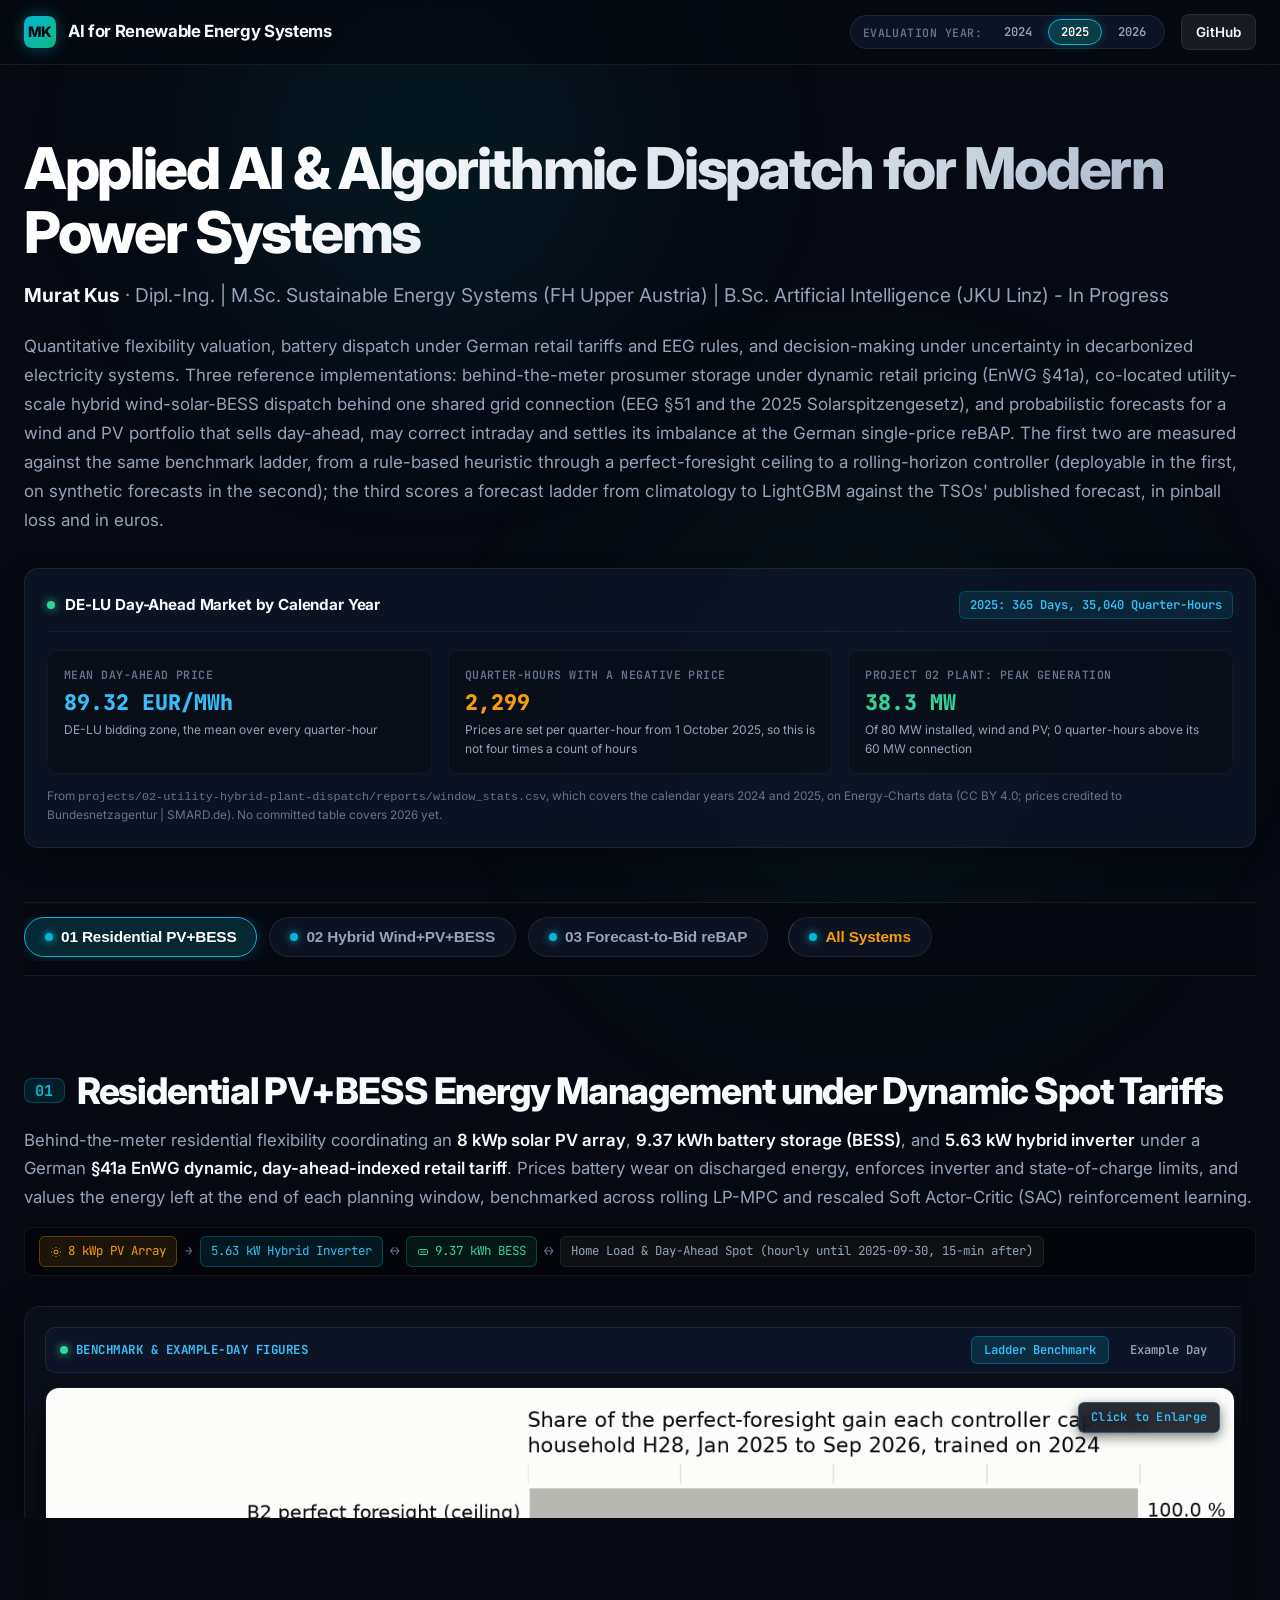
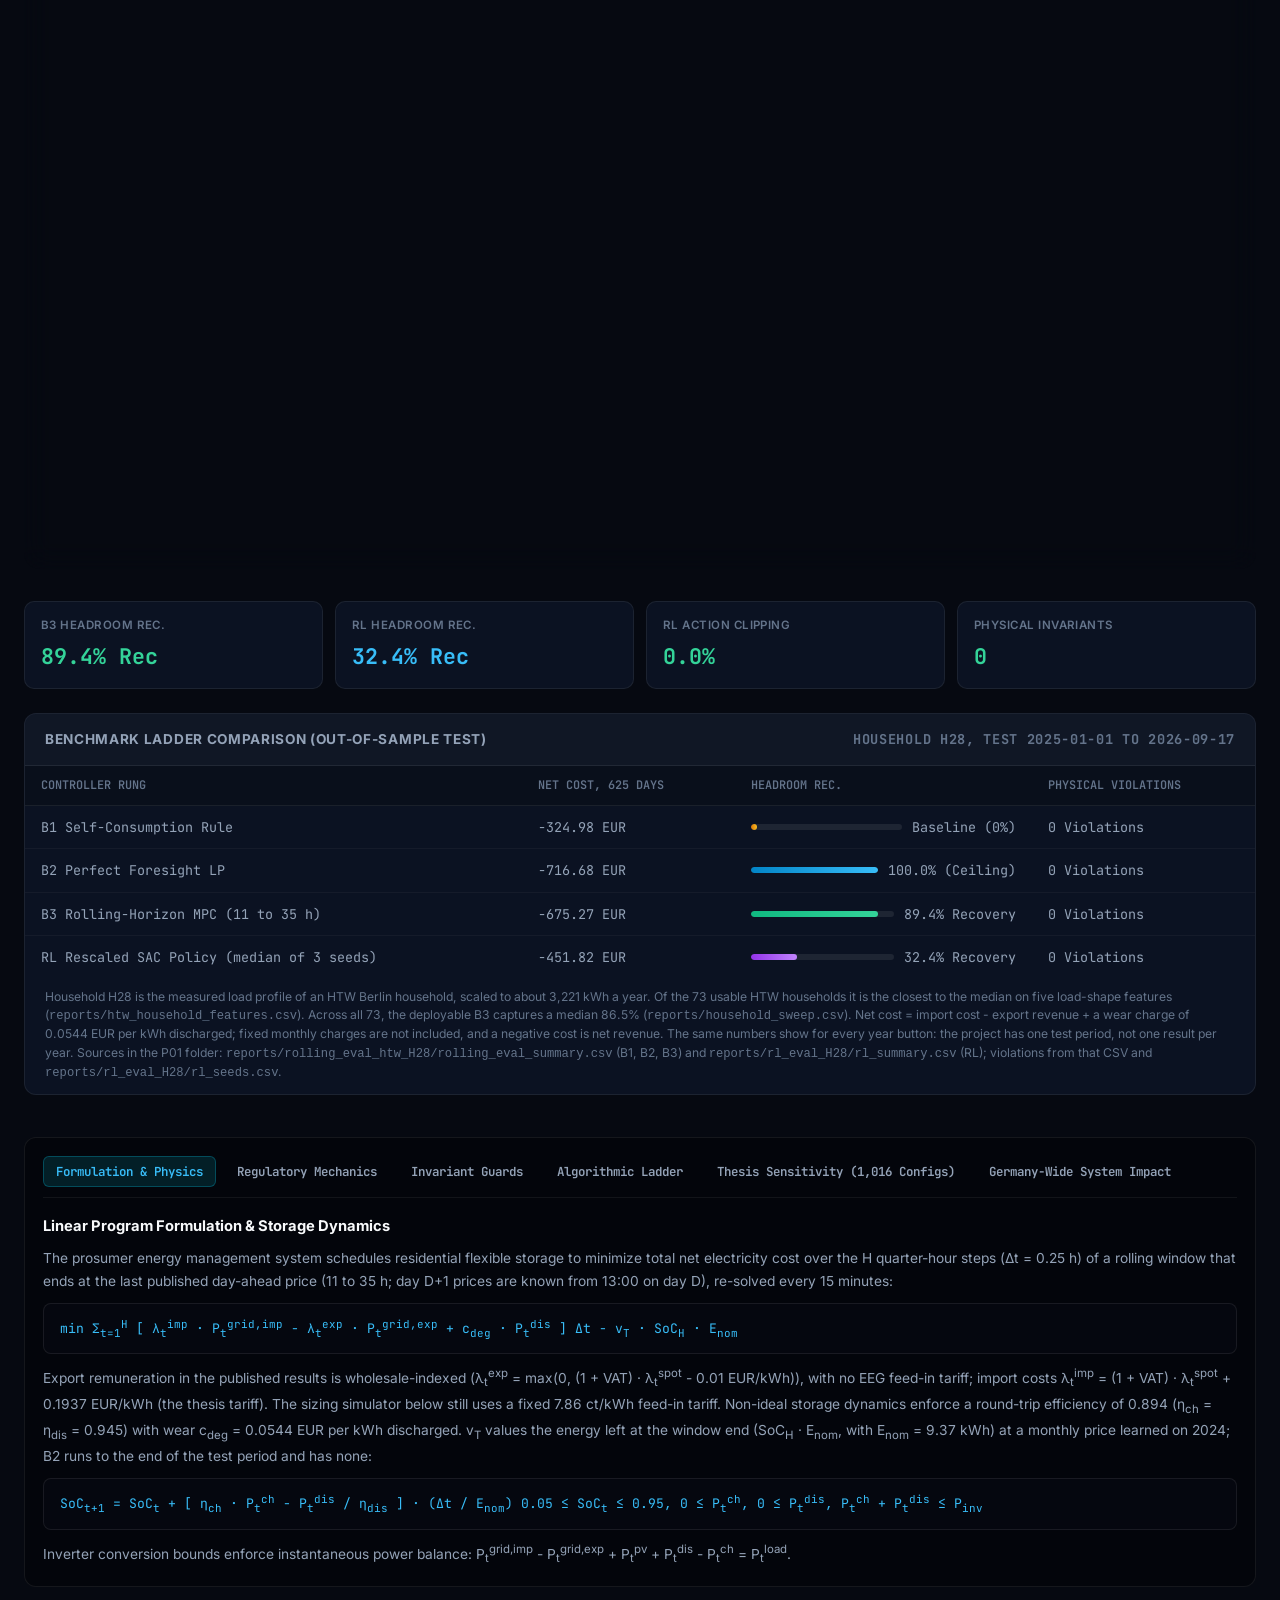
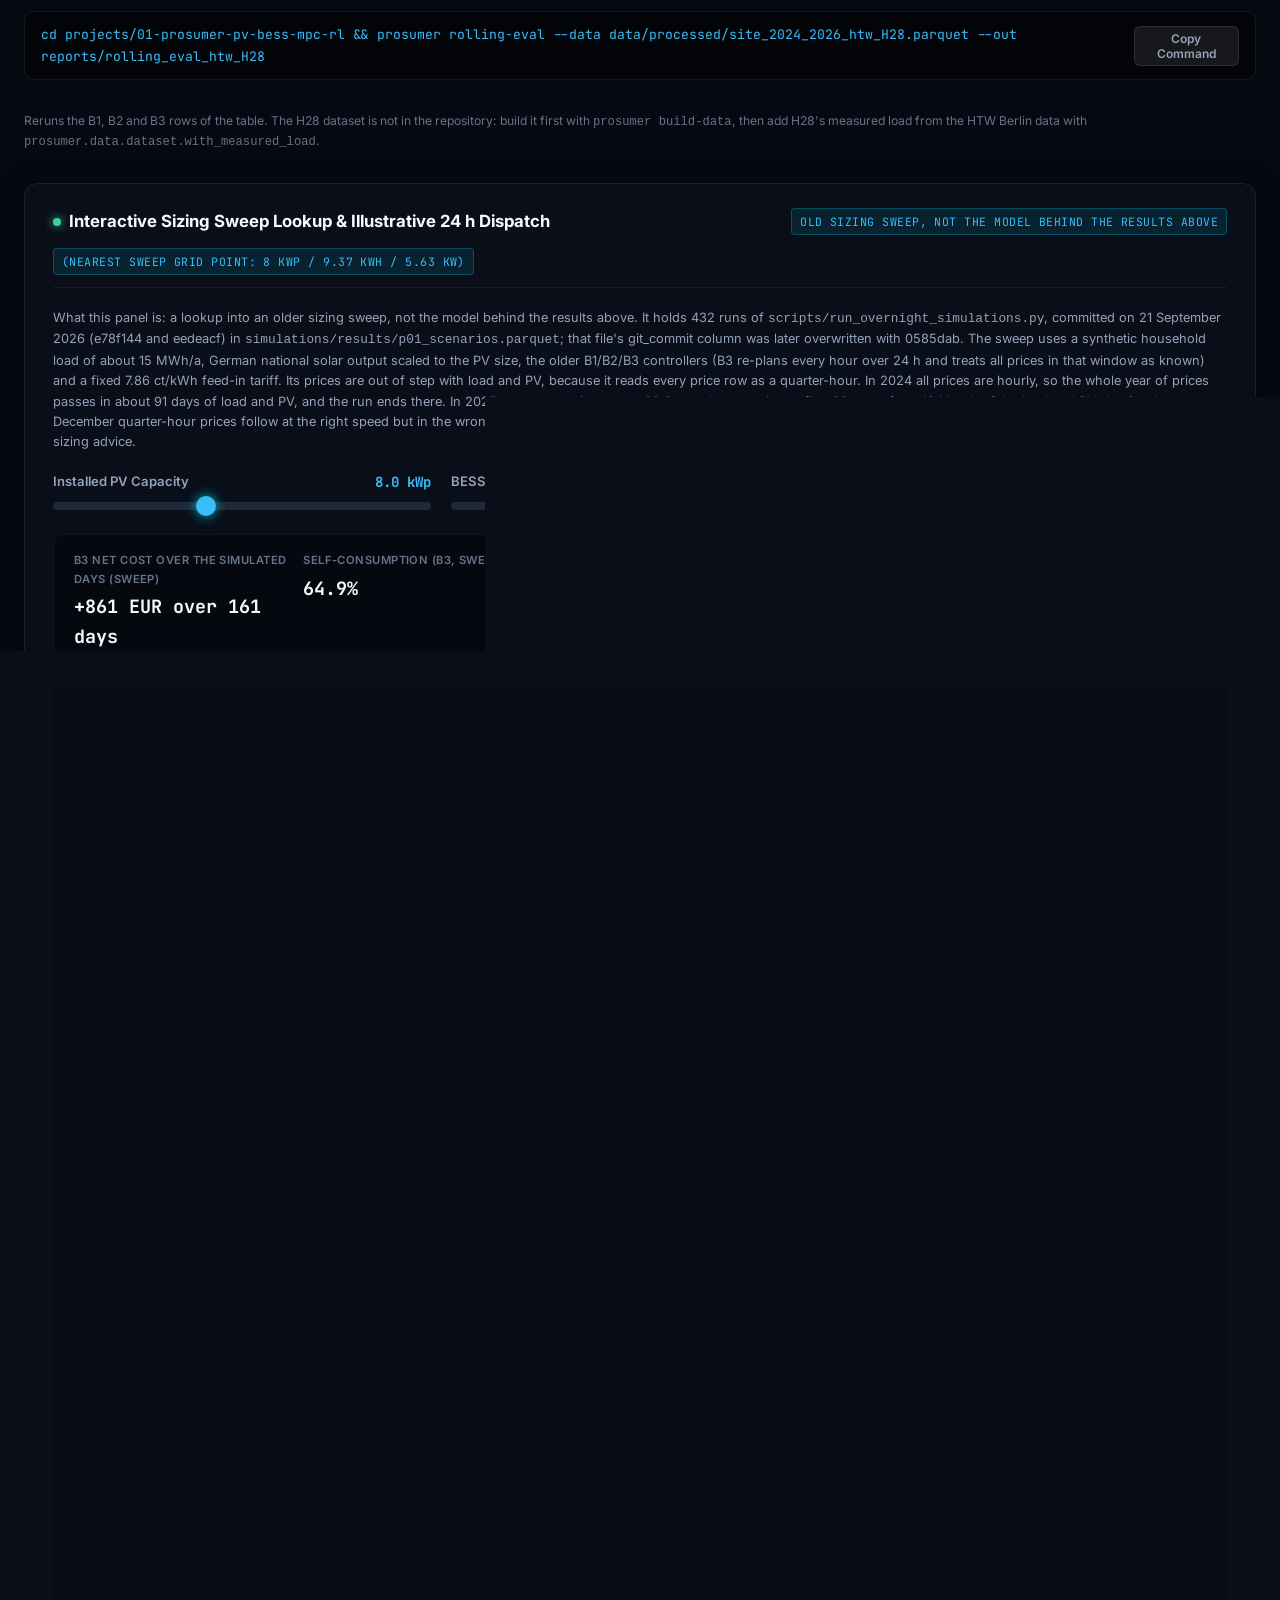
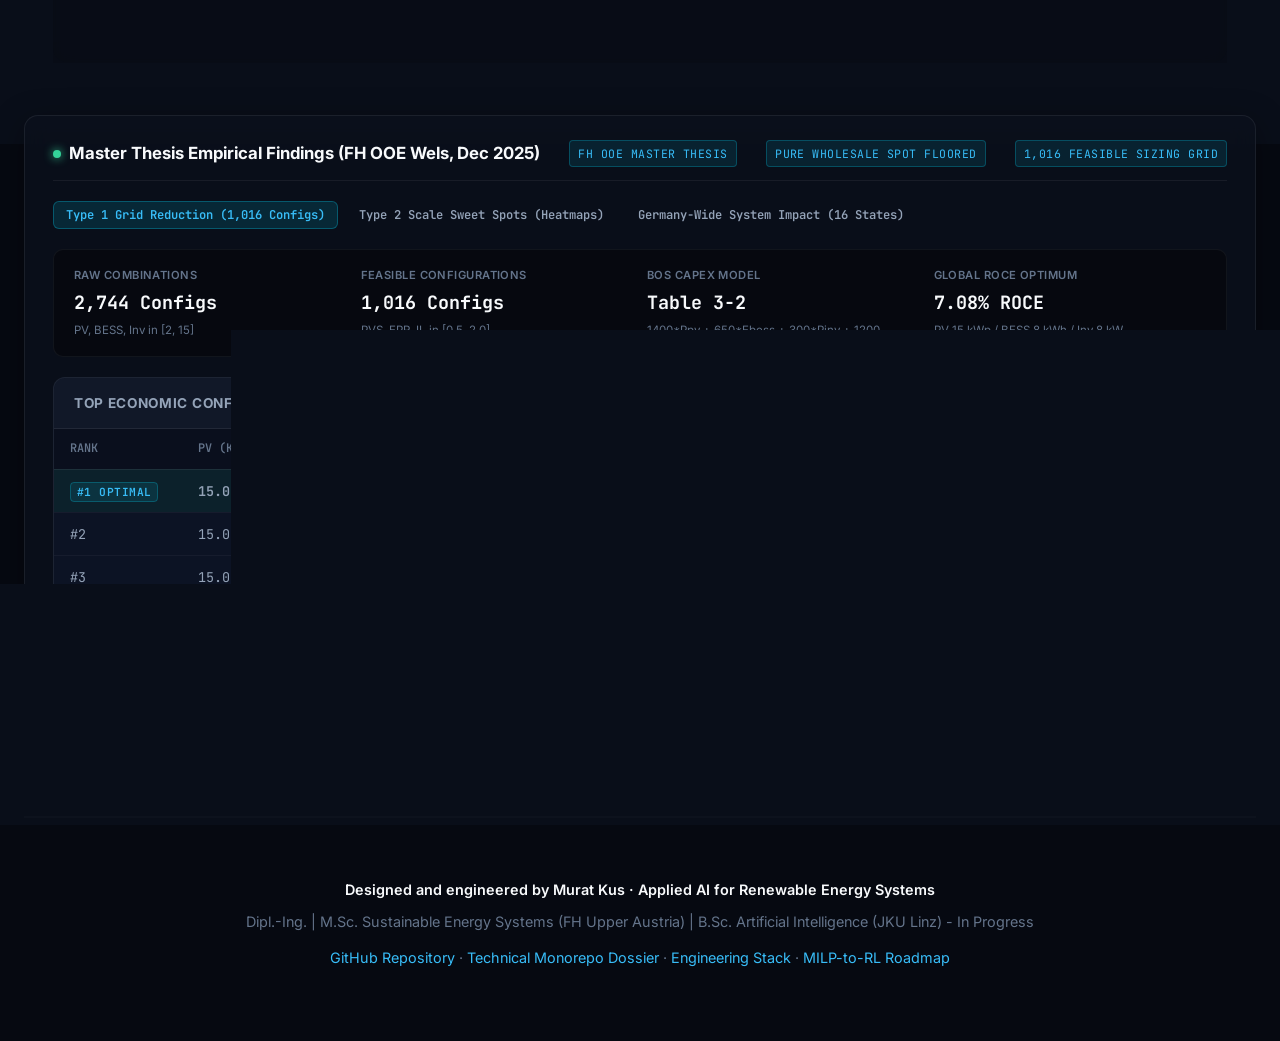
==== commit f5c1ae40: "fix(showcase): scope P03's audit and regression-test claims The page said the look-ahead checks can " ====
--- a/showcase.html
+++ b/showcase.html
@@ -2357,10 +2357,10 @@
 
             <!-- Tab 3: Invariant Guards -->
             <div id="p03-pane-inv" class="proj-pane">
-              <h4>No Look-Ahead: Checks That Can Fail</h4>
-              <p><strong>Information sets:</strong> a forecast for delivery step t decided at step i sees measured output up to one hour before i, the newest weather run already published at i (a run is taken as public six hours after it was made, an assumption), and the calendar and sun position of t. A test corrupts everything outside that set and requires identical features.</p>
-              <p><strong>Look-ahead audit:</strong> it counts forecasts read after their decision time, and a test shows that it catches a cheating stage. The old audit only re-checked the forecast store's own guard, so it could not fail.</p>
-              <p><strong>Errors found and fixed in the rebuild:</strong> day-ahead positions read forecasts issued after the 12:00 gate closure for every quarter-hour delivered after noon (a fixed 24-hour lead); a PV seasonal-persistence feature wrapped around to the end of the series on the first day of data, so it read the future (the information-set test caught it); the forecast store answered a lead beyond its horizon with another quarter-hour's forecast; and the reported "CRPS" was twice the mean pinball loss over the levels 0.1 to 0.9, so the scores now report the pinball loss under its own name. Each fix ships with a regression test that fails on the old code.</p>
+              <h4>No Look-Ahead: Information Sets, Decision Times and Fixes</h4>
+              <p><strong>Information sets:</strong> a forecast for delivery step t decided at step i sees measured output up to one hour before i, the newest weather run already published at i (a run is taken as public six hours after it was made, an assumption), and the calendar and sun position of t. A test corrupts everything outside that set and requires identical features. This test is what keeps later data out of the forecasts.</p>
+              <p><strong>Decision-stage audit:</strong> it counts forecasts read after their decision time, and a test shows that it catches a cheating stage. In the backtest every forecast is issued at its decision time by construction, so there the audit can only catch a stage that decides after delivery. The first version only re-checked the forecast store's own guard.</p>
+              <p><strong>Errors found and fixed in the rebuild:</strong> day-ahead positions read forecasts issued after the 12:00 gate closure for every quarter-hour delivered after noon (a fixed 24-hour lead); a PV seasonal-persistence feature wrapped around to the end of the series on the first day of data, so it read the future (the information-set test caught it); the forecast store answered a lead beyond its horizon with another quarter-hour's forecast; and the reported "CRPS" was twice the mean pinball loss over the levels 0.1 to 0.9, so the scores now report the pinball loss under its own name. Every fix that changes behaviour has a regression test that fails when the bug is put back; the CRPS fix is a rename. Two of those tests, for the published prices and for LightGBM's early stopping on held-out days, came later, after a review found them missing (P03 README, section 3).</p>
               <p><strong>Withdrawn:</strong> an earlier version of this page showed a large intraday trading gain of a "stochastic deadband MPC" over 30 days. It came from a model in which the intraday price equalled the day-ahead price, reBAP was synthetic and the forecasts were the realised output plus hand-set noise, and it is withdrawn.</p>
             </div>
 
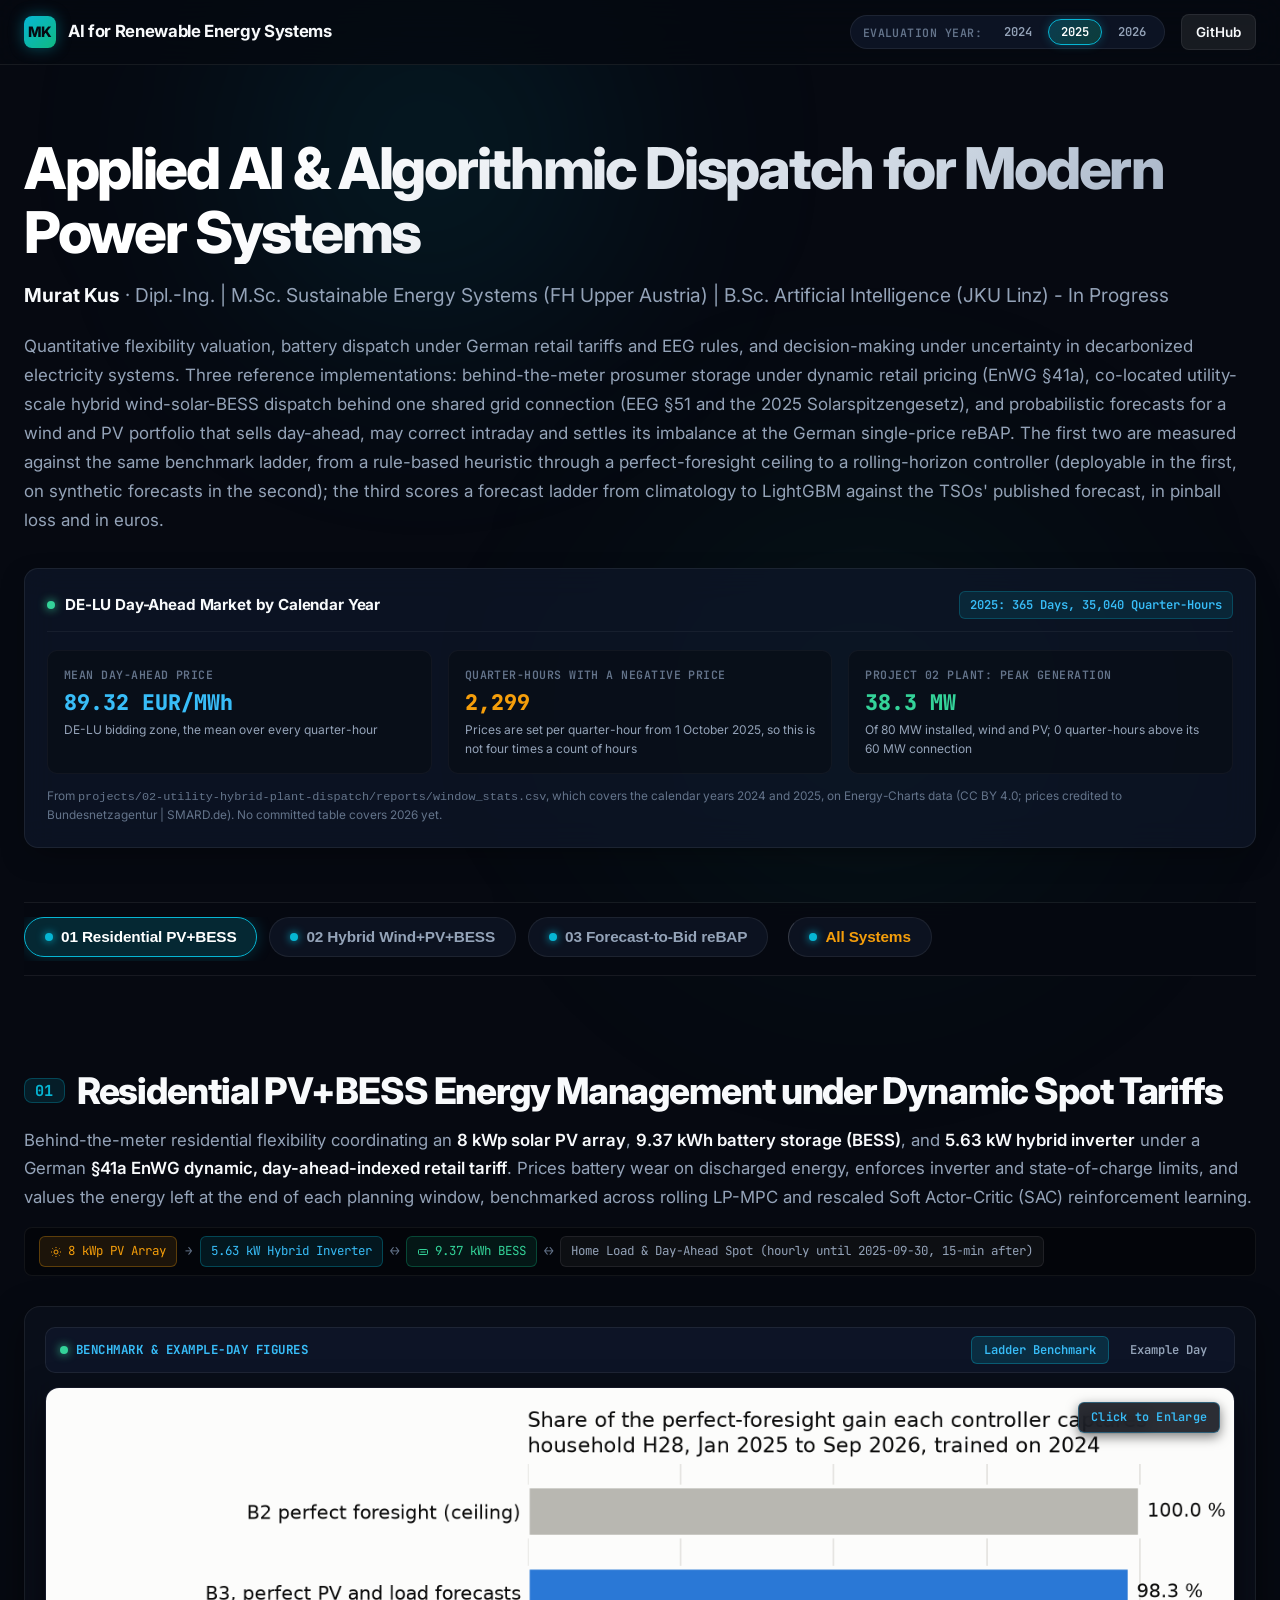
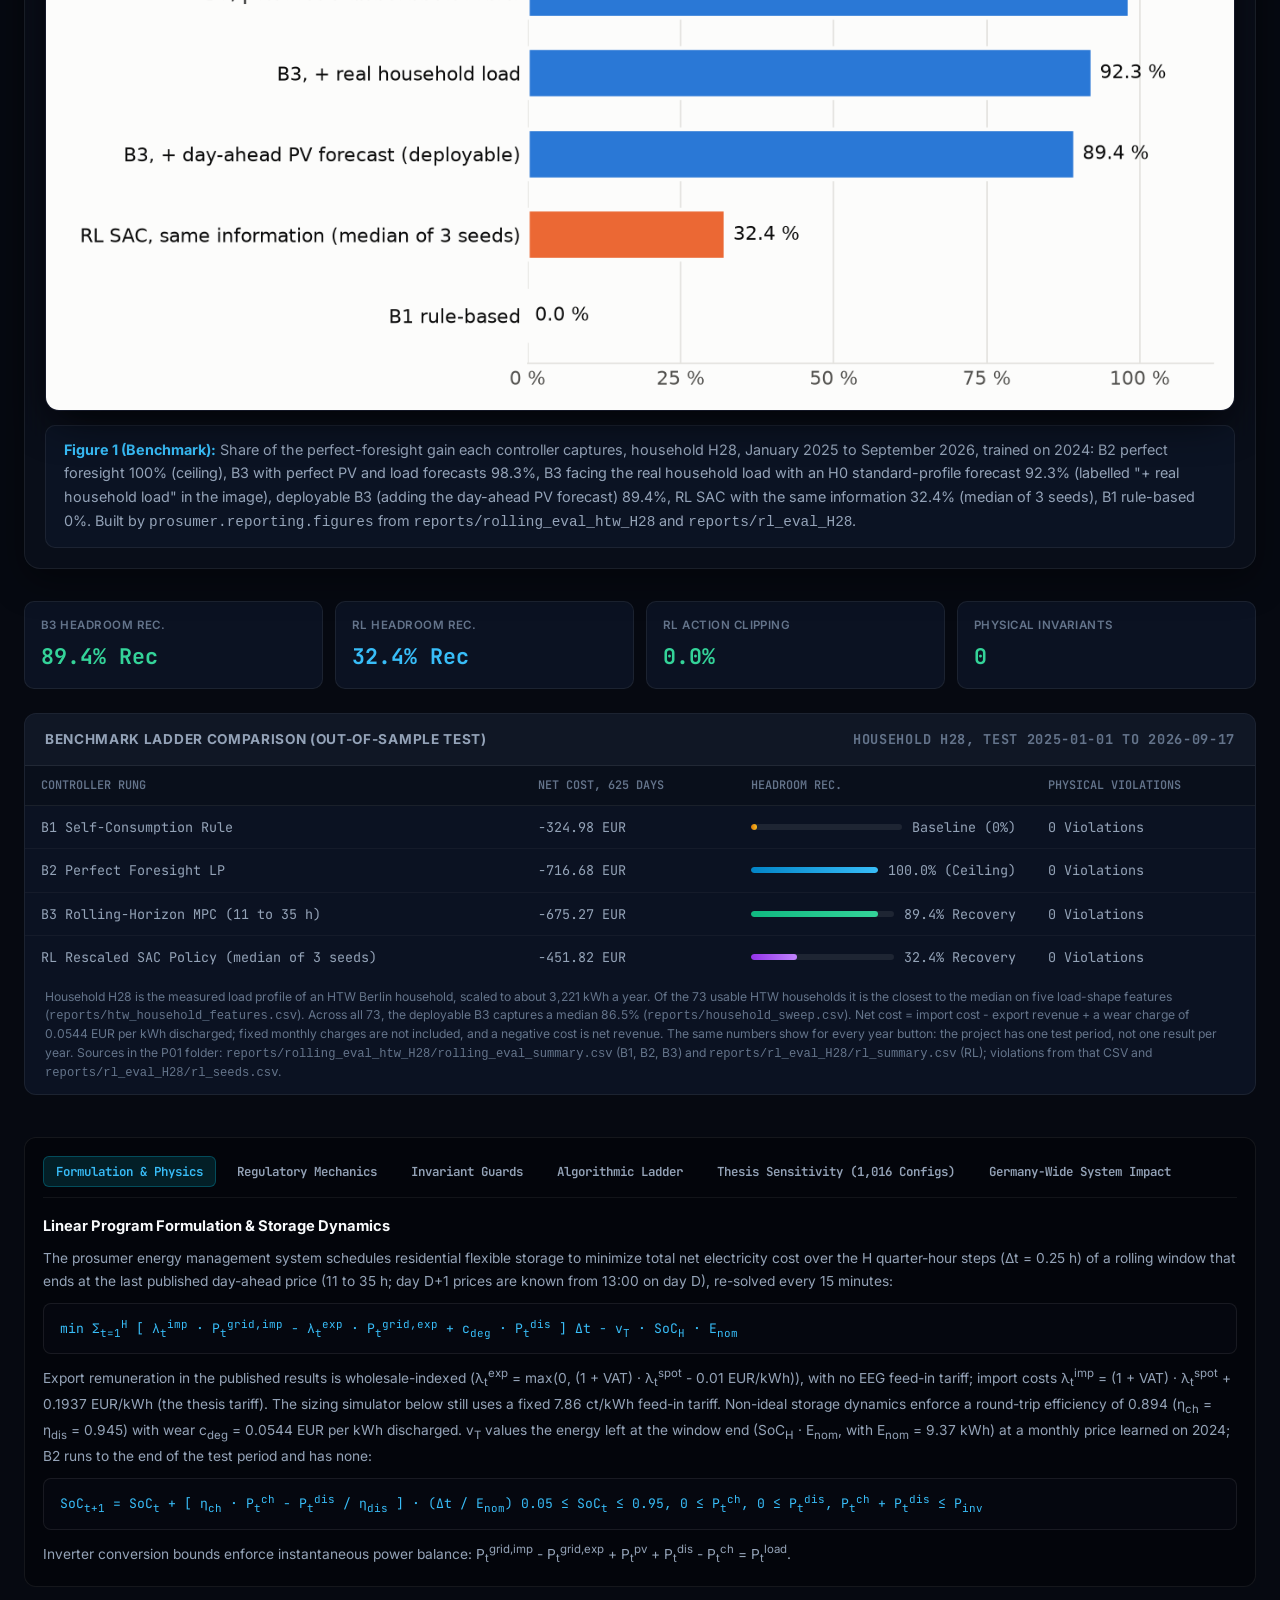
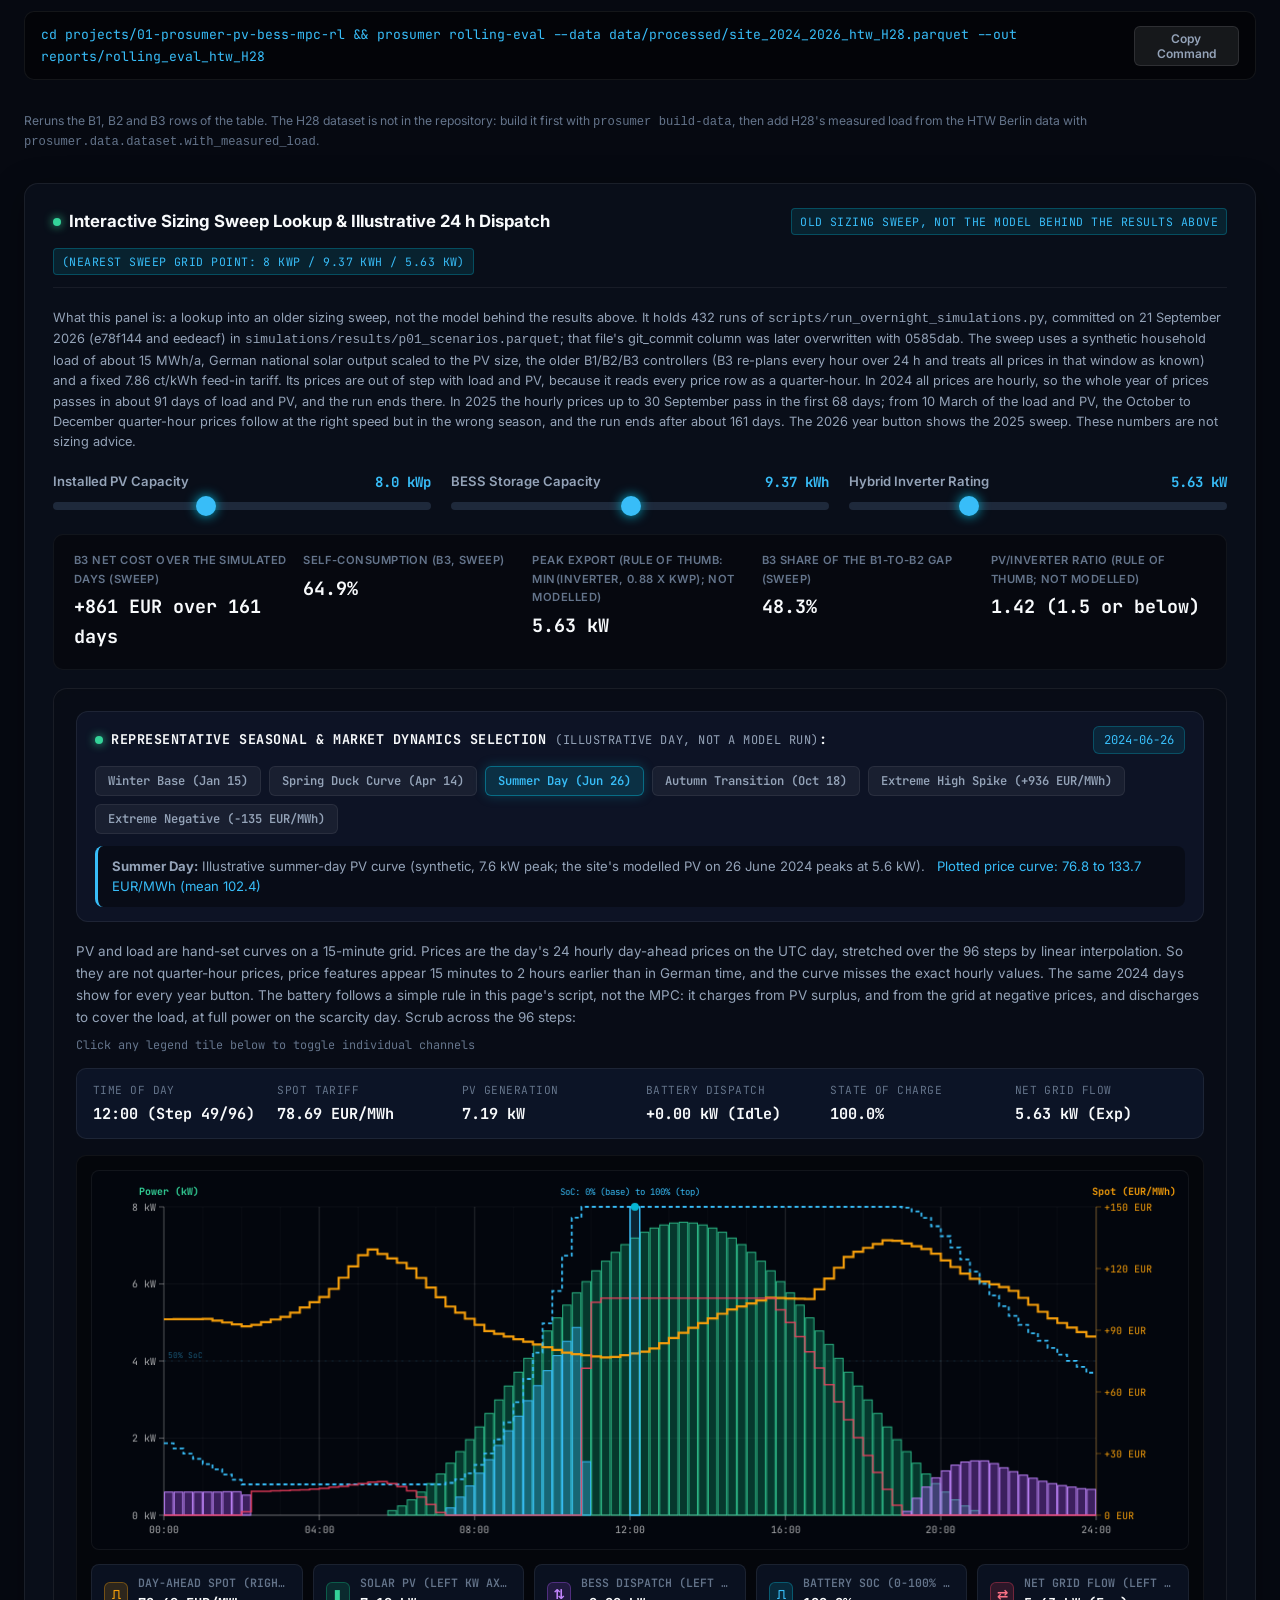
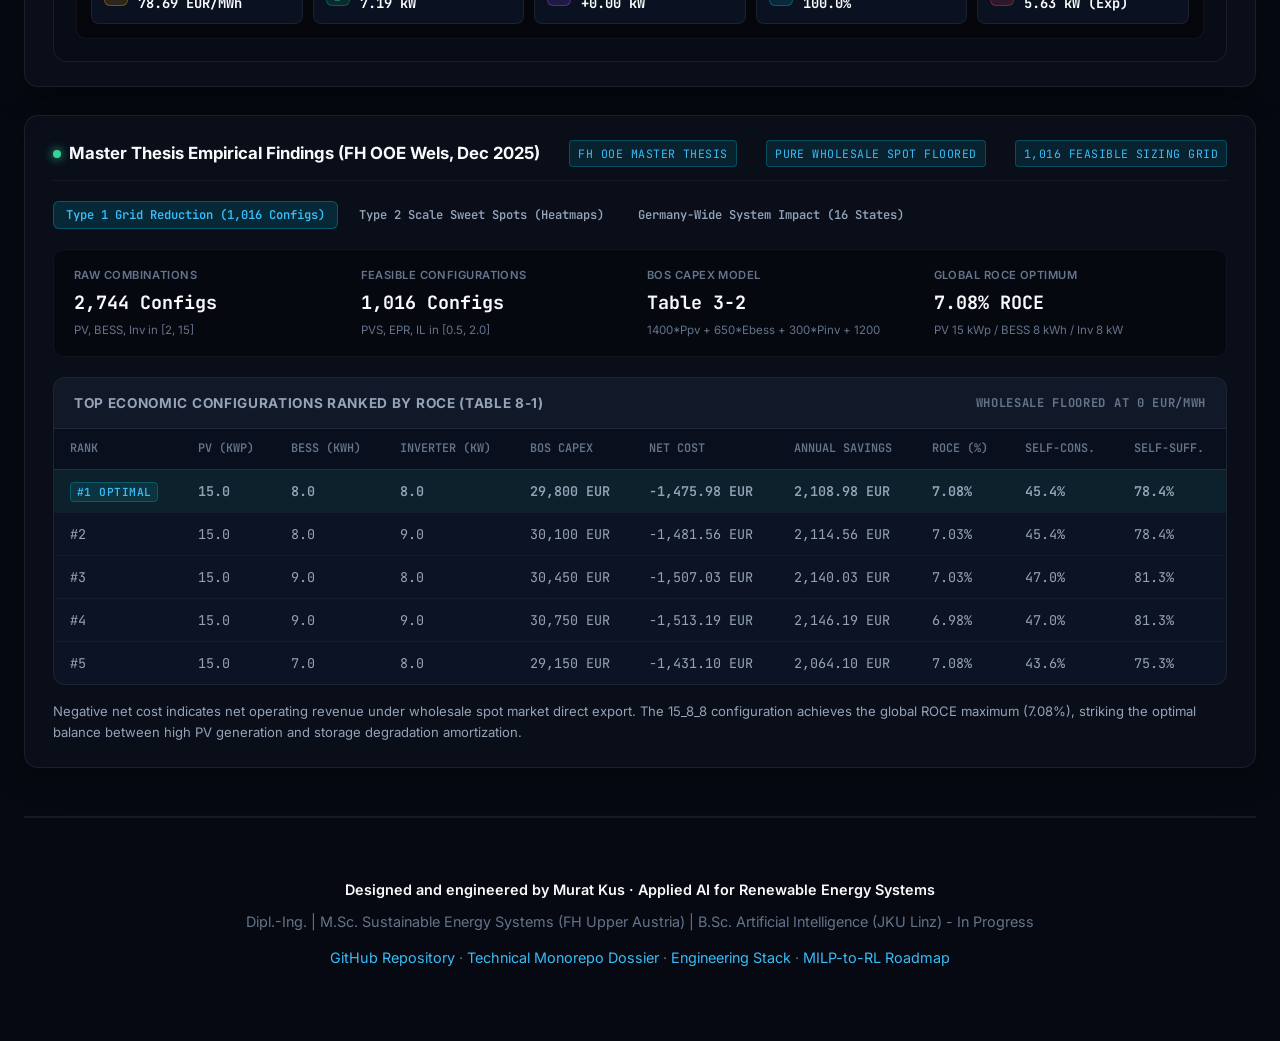
==== commit c45d7491: "fix(showcase): give P03's validation rank correlation for every seed The tile showed -0.4, which is " ====
--- a/showcase.html
+++ b/showcase.html
@@ -2295,7 +2295,7 @@
             </div>
             <div class="mini-metric">
               <div class="mini-lbl">Skill vs B0 Euros, Test / Val.</div>
-              <div class="mini-val amber">+1.0 / -0.4</div>
+              <div class="mini-val amber">+1.0 / -0.4 to -0.7</div>
             </div>
             <div class="mini-metric">
               <div class="mini-lbl">B0 Gains Beyond Noise</div>
@@ -2322,7 +2322,7 @@
               </tbody>
             </table>
             <p style="font-size: 0.76rem; color: var(--text-muted); line-height: 1.5; padding: 10px 20px 12px;">
-              Each forecast's day-ahead median is scheduled once (policy B0) and what is left settles at reBAP; DA pinball is the pinball loss at the day-ahead gate, lower is better. The test window was evaluated once, with every setting frozen beforehand. In it the B0 euros rank exactly as the skill (Spearman +1.0 across the five rungs, with LightGBM seed 0). In the validation half-year, 2025-07-02 to 2025-12-29, they do not (-0.4, and more negative with seed 1 or 2, which earned less than persistence there): climatology earned the most (15,295,413 EUR) and the TSO forecast the least (15,055,372 EUR). In neither window does any forecast's day-ahead (B0) gain over climatology have a 90% block-bootstrap interval that excludes zero. Climatology carries 129,432 MWh of imbalance against 26,989 MWh for the TSO forecast; no balance responsible party may schedule that way, so its euros are a warning about scoring forecasts in euros alone, not a strategy. LightGBM seeds 1 and 2: pinball 2.40 and 2.41 MW, B0 28,790,925 and 28,790,914 EUR. Sources in the P03 folder: <code>reports/test/forecast_by_stage.csv</code>, <code>policies.csv</code>, <code>value_of_forecast.csv</code> and <code>quality_vs_value.csv</code>, and the same files in <code>reports/validation/</code>.
+              Each forecast's day-ahead median is scheduled once (policy B0) and what is left settles at reBAP; DA pinball is the pinball loss at the day-ahead gate, lower is better. The test window was evaluated once, with every setting frozen beforehand. In it the B0 euros rank exactly as the skill (Spearman +1.0 across the five rungs, with every LightGBM seed). In the validation half-year, 2025-07-02 to 2025-12-29, they do not (-0.4 with LightGBM seed 0, -0.7 with seeds 1 and 2, which earned less than persistence there): climatology earned the most (15,295,413 EUR) and the TSO forecast the least (15,055,372 EUR). In neither window does any forecast's day-ahead (B0) gain over climatology have a 90% block-bootstrap interval that excludes zero. Climatology carries 129,432 MWh of imbalance against 26,989 MWh for the TSO forecast; no balance responsible party may schedule that way, so its euros are a warning about scoring forecasts in euros alone, not a strategy. LightGBM seeds 1 and 2: pinball 2.40 and 2.41 MW, B0 28,790,925 and 28,790,914 EUR. Sources in the P03 folder: <code>reports/test/forecast_by_stage.csv</code>, <code>policies.csv</code>, <code>value_of_forecast.csv</code>, <code>quality_vs_value.csv</code> and <code>quality_vs_value_by_seed.csv</code>, and the same files in <code>reports/validation/</code>.
             </p>
           </div>
 
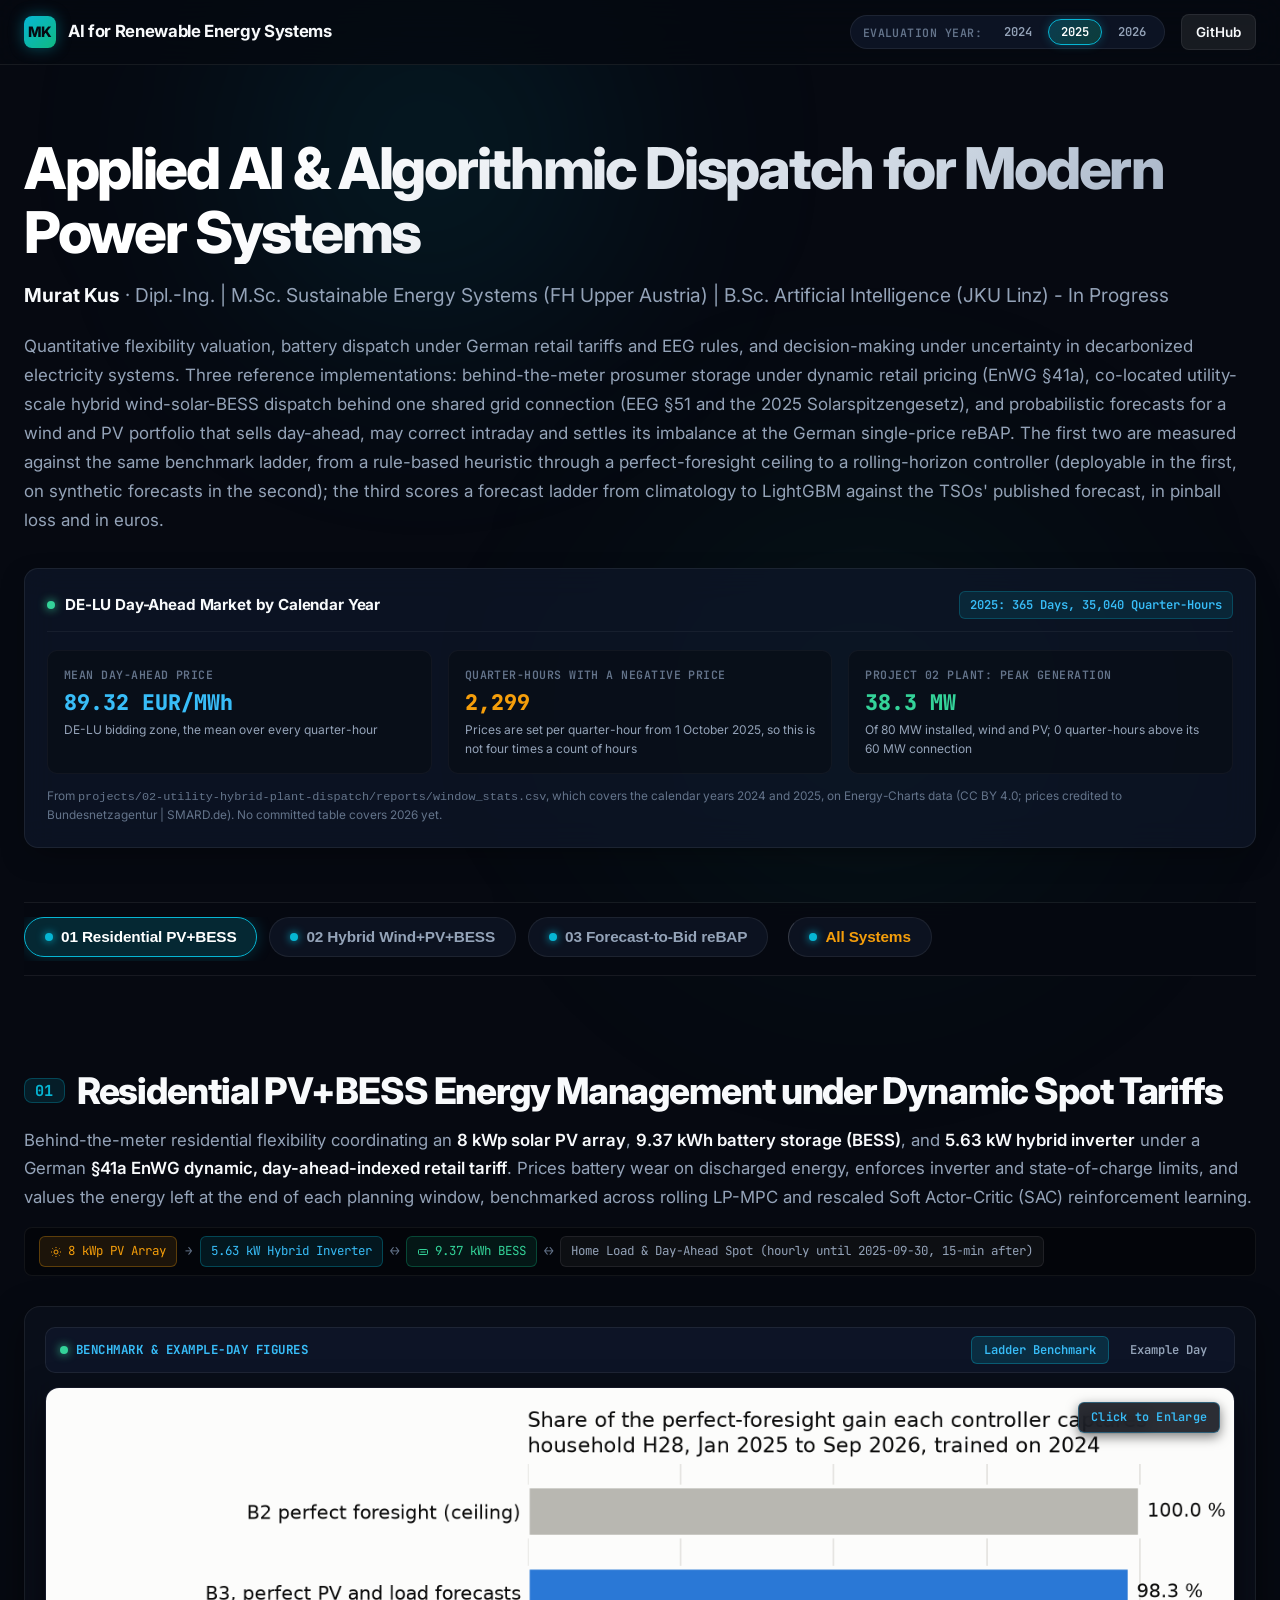
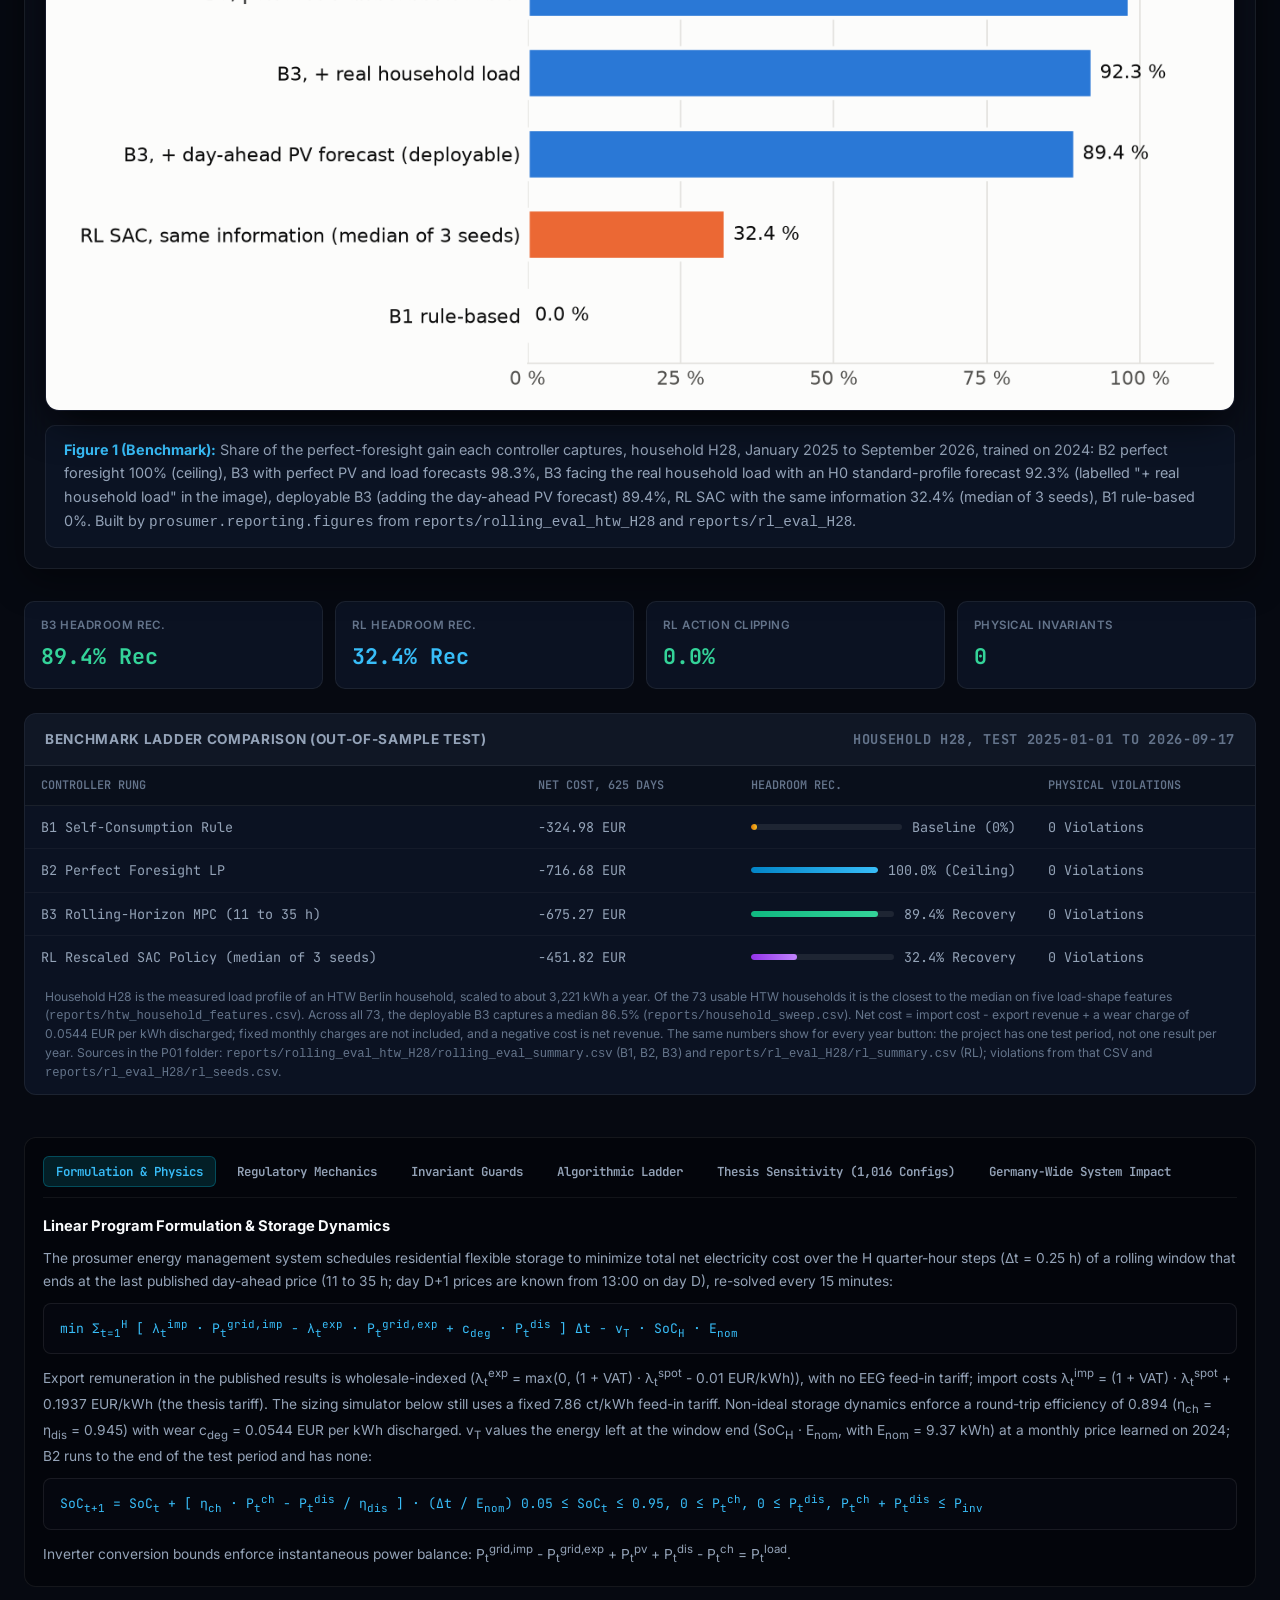
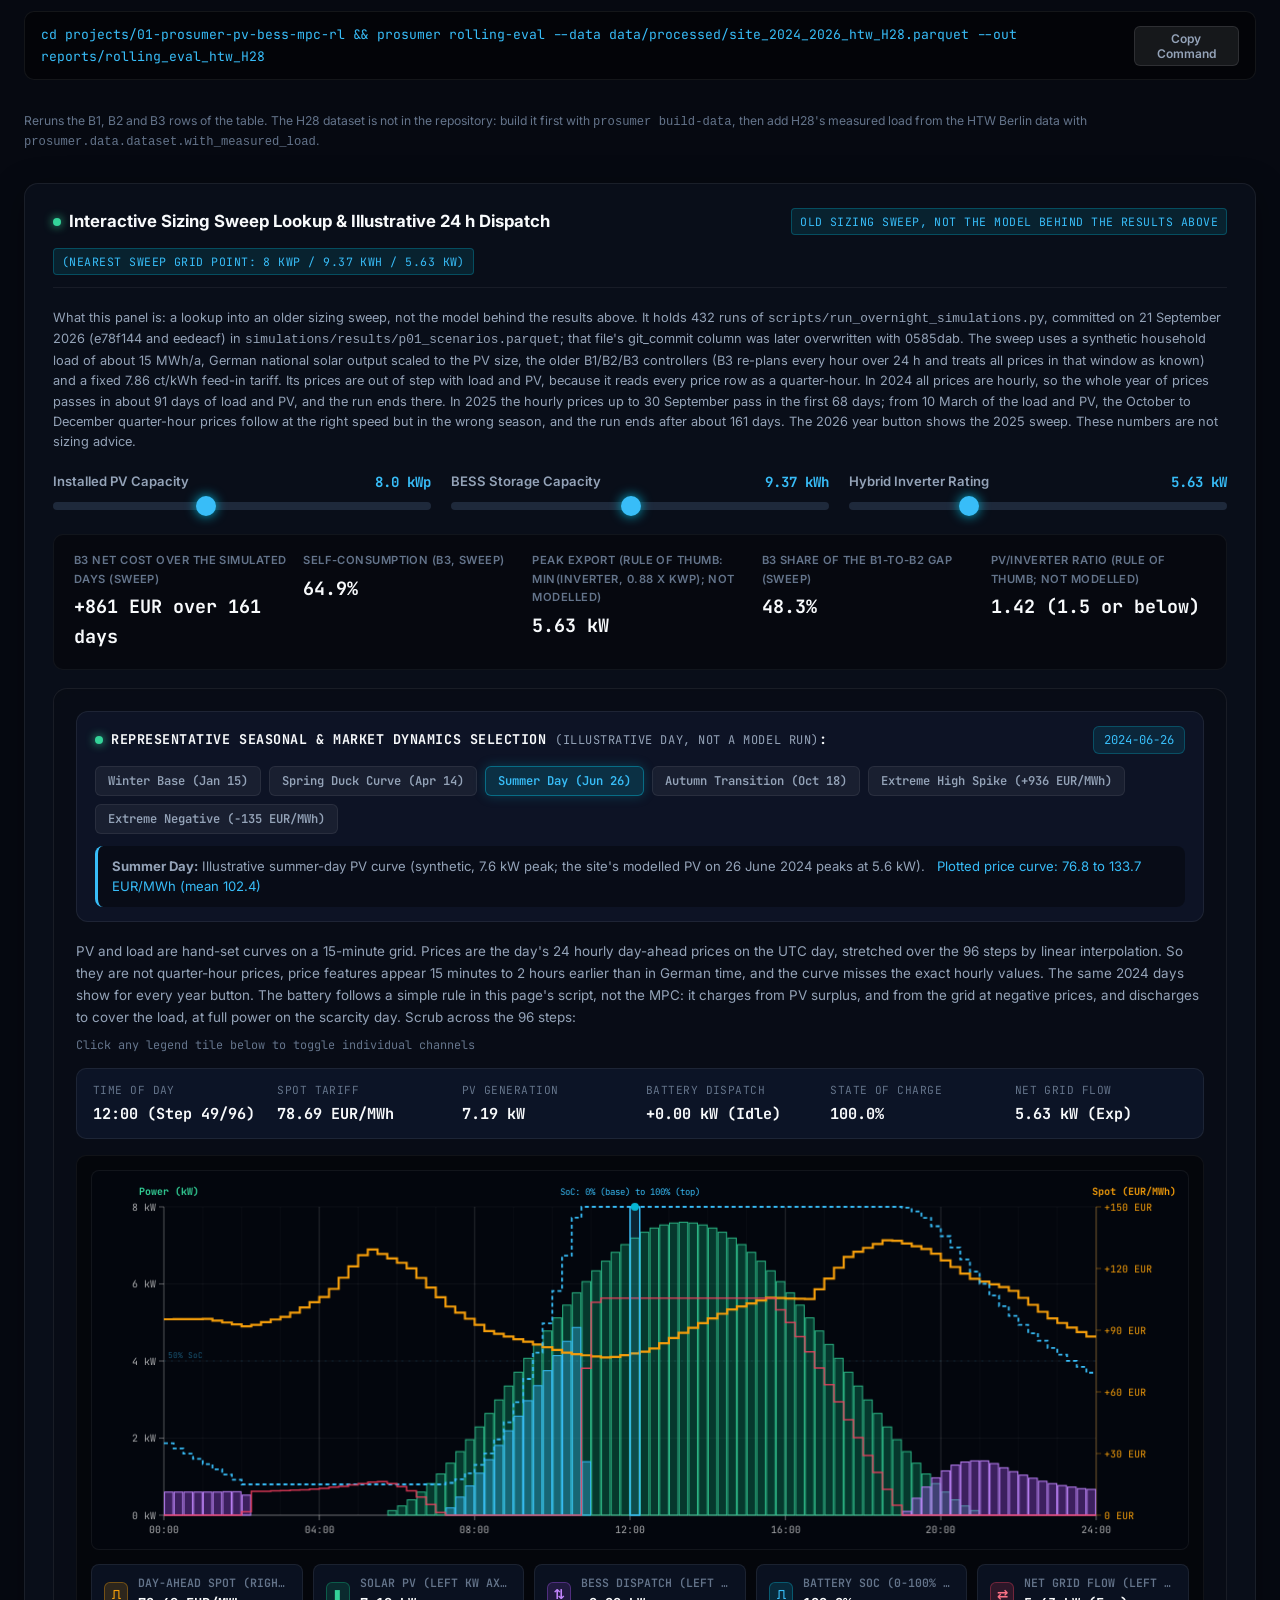
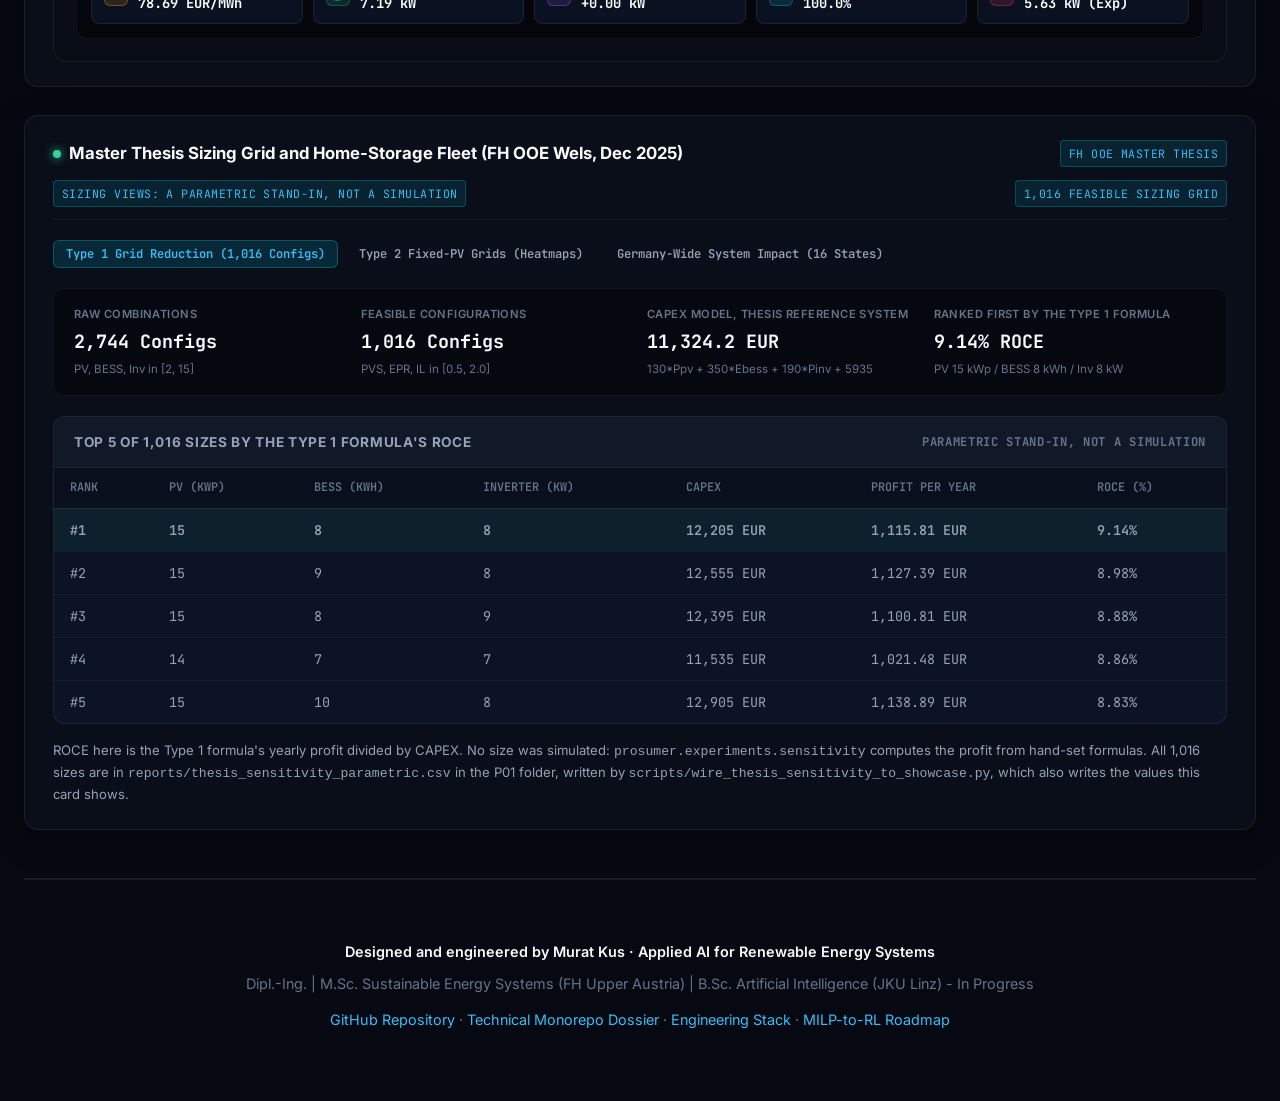
==== commit 05dbbe51: "fix(showcase): back the thesis sensitivity tab with the code's values The Thesis Sensitivity tab and" ====
--- a/showcase.html
+++ b/showcase.html
@@ -1551,12 +1551,12 @@
 
             <!-- Tab 5: Master Thesis Sensitivity Analysis -->
             <div id="p01-pane-sens" class="proj-pane">
-              <h4>Master Thesis Sensitivity Methodology (Table 3-4 & Chapter 8)</h4>
-              <p>The thesis implements two systematic sensitivity analyses to isolate asset sizing boundaries:</p>
-              <p>&bull; <strong>Type 1: 3D Grid Reduction (1,016 Feasible Configs):</strong> The full parameter space of PV (2-15 kWp), BESS (2-15 kWh), and Inverter (2-15 kW) spans 2,744 combinations. Three physical coupling criteria (PVS ratio &isin; [0.5, 2.0], EPR &isin; [0.5, 2.0], and Inverter Loading IL &isin; [0.5, 2.0]) eliminate unphysical oversizing, pruning the domain to exactly 1,016 feasible configurations.</p>
-              <p>&bull; <strong>Balance-of-System (BoS) CAPEX Model (Table 3-2):</strong> CAPEX = 1,400 &middot; P<sub>pv</sub> + 650 &middot; E<sub>bess</sub> + 300 &middot; P<sub>inv</sub> + 1,200 EUR.</p>
-              <p>&bull; <strong>Top Economic Configuration:</strong> Optimal balance achieved at <strong>15 kWp PV / 8 kWh BESS / 8 kW Inverter</strong> with CAPEX 29,800 EUR, Net Cost -1,475.98 EUR/yr, Net Savings 2,108.98 EUR/yr, ROCE 7.08%, Self-Consumption 45.4%, and Self-Sufficiency 78.4%.</p>
-              <p>&bull; <strong>Type 2: Targeted Sensitivity Analysis:</strong> Evaluates 2D BESS-Inverter matrices for fixed PV capacities (5, 10, 15 kWp). Confirms optimal battery capacity sweet spots (4-5 kWh for 5 kWp PV, 6-8 kWh for 10 kWp PV, and 8-10 kWh for 15 kWp PV). BESS expansion beyond 10 kWh encounters diminishing returns where additional storage CAPEX exceeds incremental summer spot arbitrage gains.</p>
+              <h4>Thesis Sizing Sensitivity: the Grid, the Cost Model and a Parametric Stand-In</h4>
+              <p><code>prosumer.experiments.sensitivity</code> ranks system sizes by ROCE, the yearly optimisation profit divided by CAPEX, on the thesis's size grid and with its cost model. It runs no dispatch for any size: it takes the profit from hand-set formulas, so its values below are not results of the thesis model. Its comments say the formulas were calibrated to values in the thesis; that has not been checked here.</p>
+              <p>&bull; <strong>Type 1, grid reduction:</strong> PV 2 to 15 kWp, BESS 2 to 15 kWh and inverter 2 to 15 kW in steps of 1 give 2,744 combinations. Three sizing ratios, PV/BESS, BESS/inverter and PV/inverter, each between 0.5 and 2.0, keep exactly 1,016 (<code>tests/test_thesis_sensitivity.py</code>).</p>
+              <p>&bull; <strong>Cost model:</strong> CAPEX = 130 &middot; P<sub>pv</sub> + 350 &middot; E<sub>bess</sub> + 190 &middot; P<sub>inv</sub> + 5,935 EUR, the last term for the meter, energy management system, mounting, electrical work and labour. For the reference system it gives 11,324.2 EUR, the CAPEX the thesis published (<code>tests/reference/thesis_2024_yearly_summary.csv</code>).</p>
+              <p>&bull; <strong>Rankings:</strong> the Type 1 formula ranks 15 kWp / 8 kWh / 8 kW first. Type 2 holds PV at 5, 10 or 15 kWp, with a formula of its own for each; they peak at 10 kWh and 5 kW for 5 and for 10 kWp, and at 8 kWh and 8 kW for 15 kWp. The two functions use different formulas and give the same ROCE only at 15 kWp / 8 kWh / 8 kW, and at 5 and 10 kWp Type 1 ranks other sizes first. All values: <code>reports/thesis_sensitivity_parametric.csv</code> in the P01 folder, written by <code>scripts/wire_thesis_sensitivity_to_showcase.py</code>.</p>
+              <p>A real sweep would run the package's thesis MILP, which reproduces the thesis's reference system (<code>tests/test_thesis_reproduction.py</code>), once for each size. No such sweep is committed.</p>
             </div>
 
             <!-- Tab 6: Germany-Wide System-Level Impact -->
@@ -1766,16 +1766,16 @@
         <div class="sim-header-row">
           <div class="sim-card-title">
             <span class="pulse-dot"></span>
-            <span>Master Thesis Empirical Findings (FH OOE Wels, Dec 2025)</span>
+            <span>Master Thesis Sizing Grid and Home-Storage Fleet (FH OOE Wels, Dec 2025)</span>
           </div>
           <span class="sim-card-badge">FH OOE Master Thesis</span>
-          <span class="sim-card-badge cyan">Pure Wholesale Spot Floored</span>
+          <span class="sim-card-badge">Sizing views: a parametric stand-in, not a simulation</span>
           <span class="sim-card-badge emerald">1,016 Feasible Sizing Grid</span>
         </div>
 
         <div style="display: flex; gap: 8px; margin: 16px 0 20px; flex-wrap: wrap;">
           <button class="gallery-btn active" id="p01-tbtn-sens1" onclick="selectThesisView('sens1')">Type 1 Grid Reduction (1,016 Configs)</button>
-          <button class="gallery-btn" id="p01-tbtn-sens2" onclick="selectThesisView('sens2')">Type 2 Scale Sweet Spots (Heatmaps)</button>
+          <button class="gallery-btn" id="p01-tbtn-sens2" onclick="selectThesisView('sens2')">Type 2 Fixed-PV Grids (Heatmaps)</button>
           <button class="gallery-btn" id="p01-tbtn-national" onclick="selectThesisView('national')">Germany-Wide System Impact (16 States)</button>
         </div>
 
@@ -1793,21 +1793,21 @@
               <div style="font-size:0.72rem; color:var(--text-muted); margin-top:2px;">PVS, EPR, IL in [0.5, 2.0]</div>
             </div>
             <div class="sim-res-box">
-              <div class="sim-res-lbl">BoS CAPEX Model</div>
-              <div class="sim-res-val emerald">Table 3-2</div>
-              <div style="font-size:0.72rem; color:var(--text-muted); margin-top:2px;">1400*Ppv + 650*Ebess + 300*Pinv + 1200</div>
+              <div class="sim-res-lbl">CAPEX Model, Thesis Reference System</div>
+              <div class="sim-res-val emerald">11,324.2 EUR</div>
+              <div style="font-size:0.72rem; color:var(--text-muted); margin-top:2px;">130*Ppv + 350*Ebess + 190*Pinv + 5935</div>
             </div>
             <div class="sim-res-box">
-              <div class="sim-res-lbl">Global ROCE Optimum</div>
-              <div class="sim-res-val emerald">7.08% ROCE</div>
-              <div style="font-size:0.72rem; color:var(--text-muted); margin-top:2px;">PV 15 kWp / BESS 8 kWh / Inv 8 kW</div>
+              <div class="sim-res-lbl">Ranked First by the Type 1 Formula</div>
+              <div class="sim-res-val emerald" id="p01-sens1-best">-</div>
+              <div style="font-size:0.72rem; color:var(--text-muted); margin-top:2px;" id="p01-sens1-best-size">-</div>
             </div>
           </div>
 
           <div class="table-card" style="margin-bottom: 16px;">
             <div class="table-title">
-              <span>Top Economic Configurations Ranked by ROCE (Table 8-1)</span>
-              <span style="font-family: var(--font-mono); color: var(--text-muted); font-size: 0.76rem;">Wholesale Floored at 0 EUR/MWh</span>
+              <span>Top 5 of 1,016 Sizes by the Type 1 Formula's ROCE</span>
+              <span style="font-family: var(--font-mono); color: var(--text-muted); font-size: 0.76rem;">Parametric stand-in, not a simulation</span>
             </div>
             <table class="ladder-tbl">
               <thead>
@@ -1816,80 +1816,18 @@
                   <th>PV (kWp)</th>
                   <th>BESS (kWh)</th>
                   <th>Inverter (kW)</th>
-                  <th>BoS CAPEX</th>
-                  <th>Net Cost</th>
-                  <th>Annual Savings</th>
+                  <th>CAPEX</th>
+                  <th>Profit per Year</th>
                   <th>ROCE (%)</th>
-                  <th>Self-Cons.</th>
-                  <th>Self-Suff.</th>
                 </tr>
               </thead>
-              <tbody>
-                <tr style="background: rgba(16, 185, 129, 0.08); font-weight: 600;">
-                  <td><span class="sim-card-badge emerald" style="font-size:0.7rem; padding:2px 6px;">#1 Optimal</span></td>
-                  <td>15.0</td>
-                  <td>8.0</td>
-                  <td>8.0</td>
-                  <td>29,800 EUR</td>
-                  <td class="emerald">-1,475.98 EUR</td>
-                  <td>2,108.98 EUR</td>
-                  <td class="emerald" style="font-family: var(--font-mono); font-weight: 700;">7.08%</td>
-                  <td>45.4%</td>
-                  <td>78.4%</td>
-                </tr>
-                <tr>
-                  <td>#2</td>
-                  <td>15.0</td>
-                  <td>8.0</td>
-                  <td>9.0</td>
-                  <td>30,100 EUR</td>
-                  <td class="emerald">-1,481.56 EUR</td>
-                  <td>2,114.56 EUR</td>
-                  <td style="font-family: var(--font-mono);">7.03%</td>
-                  <td>45.4%</td>
-                  <td>78.4%</td>
-                </tr>
-                <tr>
-                  <td>#3</td>
-                  <td>15.0</td>
-                  <td>9.0</td>
-                  <td>8.0</td>
-                  <td>30,450 EUR</td>
-                  <td class="emerald">-1,507.03 EUR</td>
-                  <td>2,140.03 EUR</td>
-                  <td style="font-family: var(--font-mono);">7.03%</td>
-                  <td>47.0%</td>
-                  <td>81.3%</td>
-                </tr>
-                <tr>
-                  <td>#4</td>
-                  <td>15.0</td>
-                  <td>9.0</td>
-                  <td>9.0</td>
-                  <td>30,750 EUR</td>
-                  <td class="emerald">-1,513.19 EUR</td>
-                  <td>2,146.19 EUR</td>
-                  <td style="font-family: var(--font-mono);">6.98%</td>
-                  <td>47.0%</td>
-                  <td>81.3%</td>
-                </tr>
-                <tr>
-                  <td>#5</td>
-                  <td>15.0</td>
-                  <td>7.0</td>
-                  <td>8.0</td>
-                  <td>29,150 EUR</td>
-                  <td class="emerald">-1,431.10 EUR</td>
-                  <td>2,064.10 EUR</td>
-                  <td style="font-family: var(--font-mono);">7.08%</td>
-                  <td>43.6%</td>
-                  <td>75.3%</td>
-                </tr>
+              <tbody id="p01-sens1-tbody">
+                <!-- Populated by JavaScript from THESIS_SENSITIVITY -->
               </tbody>
             </table>
           </div>
           <p style="font-size: 0.82rem; color: var(--text-sub); line-height: 1.6;">
-            Negative net cost indicates net operating revenue under wholesale spot market direct export. The 15_8_8 configuration achieves the global ROCE maximum (7.08%), striking the optimal balance between high PV generation and storage degradation amortization.
+            ROCE here is the Type 1 formula's yearly profit divided by CAPEX. No size was simulated: <code>prosumer.experiments.sensitivity</code> computes the profit from hand-set formulas. All 1,016 sizes are in <code>reports/thesis_sensitivity_parametric.csv</code> in the P01 folder, written by <code>scripts/wire_thesis_sensitivity_to_showcase.py</code>, which also writes the values this card shows.
           </p>
         </div>
 
@@ -1897,7 +1835,7 @@
         <div id="p01-tview-sens2" class="thesis-view-panel" style="display: none;">
           <div style="display:flex; justify-content:space-between; align-items:center; margin-bottom:16px; flex-wrap:wrap; gap:10px;">
             <div style="font-size:0.86rem; color:var(--text-sub);">
-              Select fixed solar array scale to inspect BESS vs Inverter 2D sensitivity matrix:
+              Pick a fixed PV size to see the Type 2 formula's ROCE for every feasible BESS and inverter pair:
             </div>
             <div style="display:flex; gap:6px;">
               <button class="day-btn" id="p01-btn-pv5" onclick="selectSens2Pv(5)">5 kWp PV (Small)</button>
@@ -1912,30 +1850,31 @@
               <div class="sim-res-val cyan" id="p01-sens2-scale">15 kWp PV</div>
             </div>
             <div class="sim-res-box">
-              <div class="sim-res-lbl">Storage Sweet Spot</div>
-              <div class="sim-res-val emerald" id="p01-sens2-bess">8.0 kWh BESS</div>
+              <div class="sim-res-lbl">BESS at the Formula's Peak</div>
+              <div class="sim-res-val emerald" id="p01-sens2-bess">-</div>
             </div>
             <div class="sim-res-box">
-              <div class="sim-res-lbl">Inverter Sweet Spot</div>
-              <div class="sim-res-val emerald" id="p01-sens2-inv">8.0 kW Inverter</div>
+              <div class="sim-res-lbl">Inverter at the Formula's Peak</div>
+              <div class="sim-res-val emerald" id="p01-sens2-inv">-</div>
             </div>
             <div class="sim-res-box">
-              <div class="sim-res-lbl">Optimal ROCE</div>
-              <div class="sim-res-val emerald" id="p01-sens2-roce">7.08% ROCE</div>
+              <div class="sim-res-lbl">Highest ROCE of the Formula</div>
+              <div class="sim-res-val emerald" id="p01-sens2-roce">-</div>
             </div>
           </div>
 
           <div class="table-card" style="margin-bottom: 14px;">
             <div class="table-title">
               <span id="p01-sens2-matrix-title">BESS (kWh) vs Inverter (kW) ROCE Matrix (15 kWp PV)</span>
-              <span style="font-family: var(--font-mono); color: var(--text-muted); font-size: 0.74rem;">Feasible Range (ROCE %)</span>
+              <span style="font-family: var(--font-mono); color: var(--text-muted); font-size: 0.74rem;">Type 2 formula, ROCE %</span>
             </div>
             <div id="p01-sens2-matrix-container" style="overflow-x: auto;">
-              <!-- Dynamically populated 2D heatmap matrix -->
-            </div>
-          </div>
-          <p id="p01-sens2-note" style="font-size: 0.82rem; color: var(--text-sub); line-height: 1.6;">
-            Key Insight: For 15 kWp PV, the sweet spot lies at 8 kWh BESS and 8 kW Inverter. Expanding BESS capacity past 10 kWh yields diminishing returns because summer PV self-consumption saturates, while incremental storage CAPEX cannot be amortized during winter months.
+              <!-- Populated by JavaScript from THESIS_SENSITIVITY -->
+            </div>
+          </div>
+          <p id="p01-sens2-note" style="font-size: 0.82rem; color: var(--text-sub); line-height: 1.6;"></p>
+          <p style="font-size: 0.82rem; color: var(--text-sub); line-height: 1.6;">
+            No size was simulated: the Type 2 function has its own hand-set profit formula for each of the three PV sizes, not the Type 1 formula, so a cell here and the same size in Type 1 have the same ROCE only at 15 kWp / 8 kWh / 8 kW. A dash marks a pair outside the sizing ratios. Source: the <code>type2_roce_pct</code> column of <code>reports/thesis_sensitivity_parametric.csv</code> in the P01 folder.
           </p>
         </div>
 
@@ -2352,7 +2291,7 @@
               <h4>German Day-Ahead, Intraday and reBAP Settlement</h4>
               <p>Every quarter-hour is decided at the day-ahead gate closure, 12:00 Europe/Berlin on the day before delivery (a lead of 12 to 35.75 hours, 36.75 on the 25-hour day when the clocks go back), and again 12, 6, 2 and 0.5 hours before delivery, never before the intraday market opens at 16:00 the day before. Day-ahead products are hourly until 2025-09-30 and quarter-hourly after.</p>
               <p>Intraday trades clear at the ID AEP: the volume-weighted price of the last 500 MW traded in continuous intraday for each quarter-hour, published by the four German TSOs on netztransparenz.de. A trade decided twelve hours ahead would have met a different price, and the half-spread is an assumption, swept from 0 to 6 EUR/MWh. What is left settles at the quality-assured reBAP, which had one price for short and long positions in every quarter-hour downloaded. With one price for both directions the newsvendor critical-fractile argument has no basis, so the NV policy is kept only as an ablation.</p>
-              <p>The TSO forecasts carry no publication time. The EU transparency rules make the day-ahead forecast due by 18:00 on the day before delivery, after the 12:00 gate closure, so F4 may hold information the other rungs could not have had: it is a benchmark, not a competitor. The portfolio is a price taker.</p>
+              <p>The TSO forecasts carry no publication time. The EU transparency rules (Regulation 543/2013, Art. 14(2)(d)) make the day-ahead forecast due by 18:00 on the day before delivery, after the 12:00 gate closure, and require an intraday update by 08:00 on the delivery day. ID-12h and ID-6h read that intraday forecast, which may not have existed yet for any quarter-hour they decide before 08:00; ID-2h and ID-0.5h read the current forecast, whose updates carry no time either. So F4's intraday scores and euros, like its day-ahead ones, may hold information the other rungs could not have had: it is a benchmark, not a competitor. The portfolio is a price taker.</p>
             </div>
 
             <!-- Tab 3: Invariant Guards -->
@@ -3408,8 +3347,13 @@
 
     
     // =========================================================================
-    // PROJECT 01 MASTER THESIS EMPIRICAL EXTENSIONS (SENSITIVITY & NATIONAL)
+    // PROJECT 01 MASTER THESIS VIEWS (PARAMETRIC SIZING STAND-IN & NATIONAL FLEET)
     // =========================================================================
+    // Set by scripts/wire_thesis_sensitivity_to_showcase.py from
+    // projects/01-prosumer-pv-bess-mpc-rl/reports/thesis_sensitivity_parametric.csv; rerun the
+    // script rather than edit the line. A type1_top row is [rank, PV kWp, BESS kWh, inverter kW,
+    // CAPEX EUR, profit EUR, ROCE %], a type2 cell [BESS kWh, inverter kW, ROCE %].
+    const THESIS_SENSITIVITY = {"type1_top":[[1,15,8,8,12205.0,1115.81,9.14],[2,15,9,8,12555.0,1127.39,8.98],[3,15,8,9,12395.0,1100.81,8.88],[4,14,7,7,11535.0,1021.48,8.86],[5,15,10,8,12905.0,1138.89,8.83]],"type2":{"5":[[3,3,1.79],[3,4,1.92],[3,5,2.06],[3,6,1.65],[4,3,2.03],[4,4,2.15],[4,5,2.27],[4,6,1.88],[4,7,1.5],[4,8,1.13],[5,3,2.24],[5,4,2.35],[5,5,2.47],[5,6,2.08],[5,7,1.71],[5,8,1.35],[5,9,1.01],[5,10,0.67],[6,3,2.42],[6,4,2.53],[6,5,2.64],[6,6,2.26],[6,7,1.9],[6,8,1.55],[6,9,1.21],[6,10,0.89],[7,4,2.69],[7,5,2.79],[7,6,2.42],[7,7,2.07],[7,8,1.73],[7,9,1.4],[7,10,1.08],[8,4,2.83],[8,5,2.93],[8,6,2.57],[8,7,2.22],[8,8,1.89],[8,9,1.57],[8,10,1.26],[9,5,3.05],[9,6,2.7],[9,7,2.37],[9,8,2.04],[9,9,1.73],[9,10,1.42],[10,5,3.16],[10,6,2.82],[10,7,2.5],[10,8,2.18],[10,9,1.87],[10,10,1.58]],"10":[[5,5,5.68],[5,6,5.23],[5,7,4.79],[5,8,4.37],[5,9,3.97],[5,10,3.58],[6,5,5.75],[6,6,5.31],[6,7,4.89],[6,8,4.48],[6,9,4.08],[6,10,3.7],[6,11,3.33],[6,12,2.98],[7,5,5.8],[7,6,5.37],[7,7,4.96],[7,8,4.57],[7,9,4.18],[7,10,3.81],[7,11,3.45],[7,12,3.11],[7,13,2.77],[7,14,2.44],[8,5,5.84],[8,6,5.43],[8,7,5.03],[8,8,4.65],[8,9,4.27],[8,10,3.91],[8,11,3.56],[8,12,3.22],[8,13,2.89],[8,14,2.57],[8,15,2.27],[9,5,5.88],[9,6,5.48],[9,7,5.09],[9,8,4.72],[9,9,4.35],[9,10,4.0],[9,11,3.66],[9,12,3.33],[9,13,3.01],[9,14,2.69],[9,15,2.39],[10,5,5.91],[10,6,5.52],[10,7,5.14],[10,8,4.78],[10,9,4.42],[10,10,4.08],[10,11,3.75],[10,12,3.42],[10,13,3.11],[10,14,2.8],[10,15,2.51],[11,6,5.56],[11,7,5.19],[11,8,4.83],[11,9,4.49],[11,10,4.15],[11,11,3.83],[11,12,3.51],[11,13,3.2],[11,14,2.9],[11,15,2.61],[12,6,5.59],[12,7,5.23],[12,8,4.88],[12,9,4.54],[12,10,4.22],[12,11,3.9],[12,12,3.59],[12,13,3.29],[12,14,3.0],[12,15,2.71],[13,7,5.26],[13,8,4.93],[13,9,4.6],[13,10,4.28],[13,11,3.97],[13,12,3.66],[13,13,3.37],[13,14,3.08],[13,15,2.8],[14,7,5.29],[14,8,4.96],[14,9,4.64],[14,10,4.33],[14,11,4.03],[14,12,3.73],[14,13,3.44],[14,14,3.16],[14,15,2.89],[15,8,5.0],[15,9,4.69],[15,10,4.38],[15,11,4.08],[15,12,3.79],[15,13,3.51],[15,14,3.24],[15,15,2.97]],"15":[[8,8,9.14],[8,9,8.82],[8,10,8.52],[8,11,8.22],[8,12,7.93],[8,13,7.65],[8,14,7.37],[8,15,7.11],[9,8,8.92],[9,9,8.61],[9,10,8.32],[9,11,8.03],[9,12,7.75],[9,13,7.48],[9,14,7.21],[9,15,6.96],[10,8,8.71],[10,9,8.41],[10,10,8.13],[10,11,7.85],[10,12,7.58],[10,13,7.32],[10,14,7.06],[10,15,6.81],[11,8,8.51],[11,9,8.22],[11,10,7.95],[11,11,7.68],[11,12,7.42],[11,13,7.17],[11,14,6.92],[11,15,6.68],[12,8,8.32],[12,9,8.04],[12,10,7.78],[12,11,7.52],[12,12,7.27],[12,13,7.02],[12,14,6.78],[12,15,6.55],[13,8,8.14],[13,9,7.87],[13,10,7.62],[13,11,7.37],[13,12,7.12],[13,13,6.88],[13,14,6.65],[13,15,6.42],[14,8,7.97],[14,9,7.71],[14,10,7.46],[14,11,7.22],[14,12,6.98],[14,13,6.75],[14,14,6.53],[14,15,6.31],[15,8,7.8],[15,9,7.56],[15,10,7.31],[15,11,7.08],[15,12,6.85],[15,13,6.62],[15,14,6.41],[15,15,6.19]]}};
     const THESIS_STATES_DATA = {
       '2024': [
         { name: 'Bayern', code: 'BY', units: 237322, cap_kwh: 8.96, mwh: 2126, p_kw: 5.53, mw: 1312 },
@@ -3491,6 +3435,29 @@
       renderSens2Matrix(pvKw);
     }
 
+    // Type 1: the five sizes the stand-in's formula ranks highest, and the first one in a tile.
+    function renderSens1() {
+      const top = THESIS_SENSITIVITY.type1_top;
+      const tbody = document.getElementById('p01-sens1-tbody');
+      if (tbody) {
+        tbody.innerHTML = top.map(([rank, pv, bess, inv, capex, profit, roce]) => {
+          const first = (rank === 1) ? ' style="background: rgba(16, 185, 129, 0.08); font-weight: 600;"' : '';
+          return `<tr${first}><td>#${rank}</td><td>${pv}</td><td>${bess}</td><td>${inv}</td>`
+            + `<td>${capex.toLocaleString('en-US')} EUR</td>`
+            + `<td>${profit.toLocaleString('en-US', { minimumFractionDigits: 2, maximumFractionDigits: 2 })} EUR</td>`
+            + `<td style="font-family: var(--font-mono);">${roce.toFixed(2)}%</td></tr>`;
+        }).join('');
+      }
+      if (!top.length) return;
+      const [, pv, bess, inv, , , roce] = top[0];
+      const bestEl = document.getElementById('p01-sens1-best');
+      const sizeEl = document.getElementById('p01-sens1-best-size');
+      if (bestEl) bestEl.innerText = `${roce.toFixed(2)}% ROCE`;
+      if (sizeEl) sizeEl.innerText = `PV ${pv} kWp / BESS ${bess} kWh / Inv ${inv} kW`;
+    }
+
+    // Type 2: the stand-in's ROCE for each feasible BESS and inverter pair at one PV size. A pair
+    // with no cell lies outside the sizing ratios.
     function renderSens2Matrix(pvKw) {
       const container = document.getElementById('p01-sens2-matrix-container');
       const titleEl = document.getElementById('p01-sens2-matrix-title');
@@ -3503,62 +3470,39 @@
       if (titleEl) titleEl.innerText = `BESS (kWh) vs Inverter (kW) ROCE Matrix (${pvKw} kWp PV)`;
       if (scaleEl) scaleEl.innerText = `${pvKw} kWp PV`;
 
-      // Preset sweet spots and ranges
-      let sweetBess, sweetInv, sweetRoce, noteText;
-      let bessRange, invRange, baseRoce;
-
-      if (pvKw === 5) {
-        sweetBess = 4.0; sweetInv = 4.0; sweetRoce = '5.21%';
-        bessRange = [2, 3, 4, 5, 6, 8, 10];
-        invRange = [2, 3, 4, 5, 6, 8];
-        baseRoce = 5.21;
-        noteText = 'Key Insight: For 5 kWp PV, optimal balance is 4-5 kWh BESS and 4 kW Inverter (5.21% ROCE). Storage past 6 kWh suffers sharp capital degradation.';
-      } else if (pvKw === 10) {
-        sweetBess = 8.0; sweetInv = 8.0; sweetRoce = '6.42%';
-        bessRange = [4, 5, 6, 7, 8, 9, 10, 12];
-        invRange = [4, 5, 6, 7, 8, 9, 10];
-        baseRoce = 6.42;
-        noteText = 'Key Insight: For 10 kWp PV, sweet spot is 8 kWh BESS and 8 kW Inverter (6.42% ROCE). Provides robust winter coverage with high summer export utilization.';
-      } else {
-        sweetBess = 8.0; sweetInv = 8.0; sweetRoce = '7.08%';
-        bessRange = [4, 6, 7, 8, 9, 10, 12, 15];
-        invRange = [4, 6, 7, 8, 9, 10, 12, 15];
-        baseRoce = 7.08;
-        noteText = 'Key Insight: For 15 kWp PV, sweet spot lies at 8 kWh BESS and 8 kW Inverter (7.08% ROCE). Beyond 10 kWh, summer self-consumption saturates while winter solar surplus remains scarce.';
-      }
-
-      if (bessEl) bessEl.innerText = `${sweetBess.toFixed(1)} kWh BESS`;
-      if (invEl) invEl.innerText = `${sweetInv.toFixed(1)} kW Inverter`;
-      if (roceEl) roceEl.innerText = sweetRoce;
-      if (noteEl) noteEl.innerText = noteText;
+      const cells = THESIS_SENSITIVITY.type2[String(pvKw)] || [];
+      if (!cells.length) return;
+      // The first highest cell in BESS-then-inverter order, as the Python function picks it.
+      const best = cells.reduce((a, c) => (c[2] > a[2] ? c : a), cells[0]);
+      const low = Math.min(...cells.map(c => c[2]));
+      const roceAt = new Map(cells.map(([bess, inv, roce]) => [`${bess}|${inv}`, roce]));
+      const bessRange = [...new Set(cells.map(c => c[0]))].sort((a, b) => a - b);
+      const invRange = [...new Set(cells.map(c => c[1]))].sort((a, b) => a - b);
+
+      if (bessEl) bessEl.innerText = `${best[0]} kWh BESS`;
+      if (invEl) invEl.innerText = `${best[1]} kW Inverter`;
+      if (roceEl) roceEl.innerText = `${best[2].toFixed(2)}% ROCE`;
+      if (noteEl) noteEl.innerText = `For ${pvKw} kWp, the Type 2 formula gives its highest ROCE, ${best[2].toFixed(2)}%, at ${best[0]} kWh and ${best[1]} kW (marked *).`;
 
       if (!container) return;
 
       let html = '<table class="ladder-tbl" style="text-align:center; font-family:var(--font-mono); font-size:0.75rem;">';
-      html += '<thead><tr><th>BESS \ Inv</th>';
+      html += '<thead><tr><th>BESS \\ Inv</th>';
       invRange.forEach(inv => { html += `<th>${inv} kW</th>`; });
       html += '</tr></thead><tbody>';
 
       bessRange.forEach(bess => {
         html += `<tr><td style="font-weight:700; background:rgba(255,255,255,0.03);">${bess} kWh</td>`;
         invRange.forEach(inv => {
-          const pvs = bess / pvKw;
-          const epr = bess / inv;
-          const il = pvKw / inv;
-          const isFeasible = (pvs >= 0.5 && pvs <= 2.0 && epr >= 0.5 && epr <= 2.0 && il >= 0.5 && il <= 2.0);
-
-          if (!isFeasible) {
+          const roce = roceAt.get(`${bess}|${inv}`);
+          if (roce === undefined) {
             html += '<td style="color:var(--text-muted); opacity:0.35;">-</td>';
+          } else if (bess === best[0] && inv === best[1]) {
+            html += `<td style="background:rgba(16,185,129,0.25); color:var(--emerald-bright); font-weight:800; border:1px solid var(--emerald);">${roce.toFixed(2)}%*</td>`;
           } else {
-            const dist = Math.sqrt(Math.pow((bess - sweetBess) / sweetBess, 2) + Math.pow((inv - sweetInv) / sweetInv, 2));
-            const roce = Math.max(3.2, baseRoce - dist * 1.8);
-            const isOptimal = (Math.abs(bess - sweetBess) < 0.1 && Math.abs(inv - sweetInv) < 0.1);
-            if (isOptimal) {
-              html += `<td style="background:rgba(16,185,129,0.25); color:var(--emerald-bright); font-weight:800; border:1px solid var(--emerald);">${roce.toFixed(2)}%*</td>`;
-            } else {
-              const alpha = Math.max(0.08, 0.22 - dist * 0.1);
-              html += `<td style="background:rgba(6,182,212,${alpha.toFixed(2)}); color:var(--text-main);">${roce.toFixed(2)}%</td>`;
-            }
+            // Shade by where the cell lies between the lowest and the highest value at this PV size.
+            const alpha = 0.08 + 0.14 * (roce - low) / ((best[2] - low) || 1);
+            html += `<td style="background:rgba(6,182,212,${alpha.toFixed(2)}); color:var(--text-main);">${roce.toFixed(2)}%</td>`;
           }
         });
         html += '</tr>';
@@ -3636,6 +3580,7 @@
       updateHud(scrubberIdx);
 
       // Initialize Master Thesis Sensitivity & National Fleet
+      renderSens1();
       renderSens2Matrix(15);
       renderNationalFleet('2026');
     });
